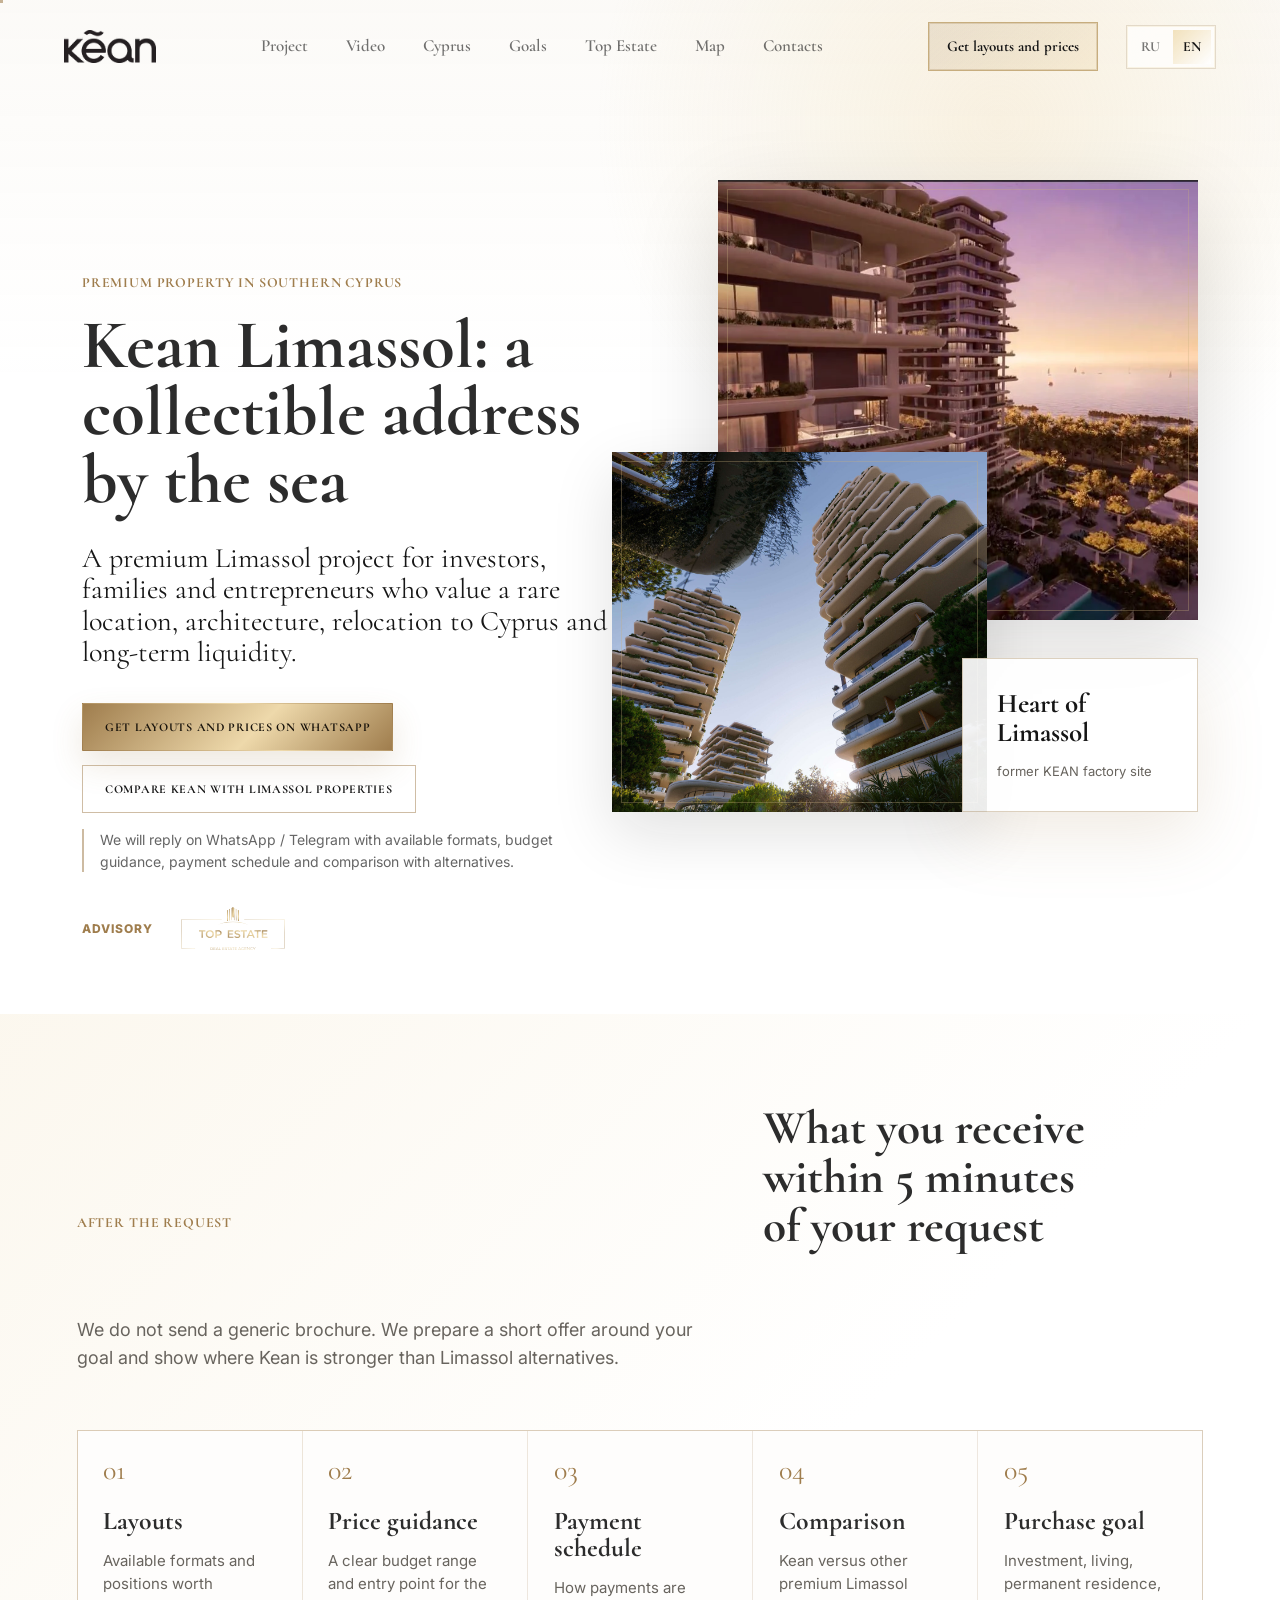
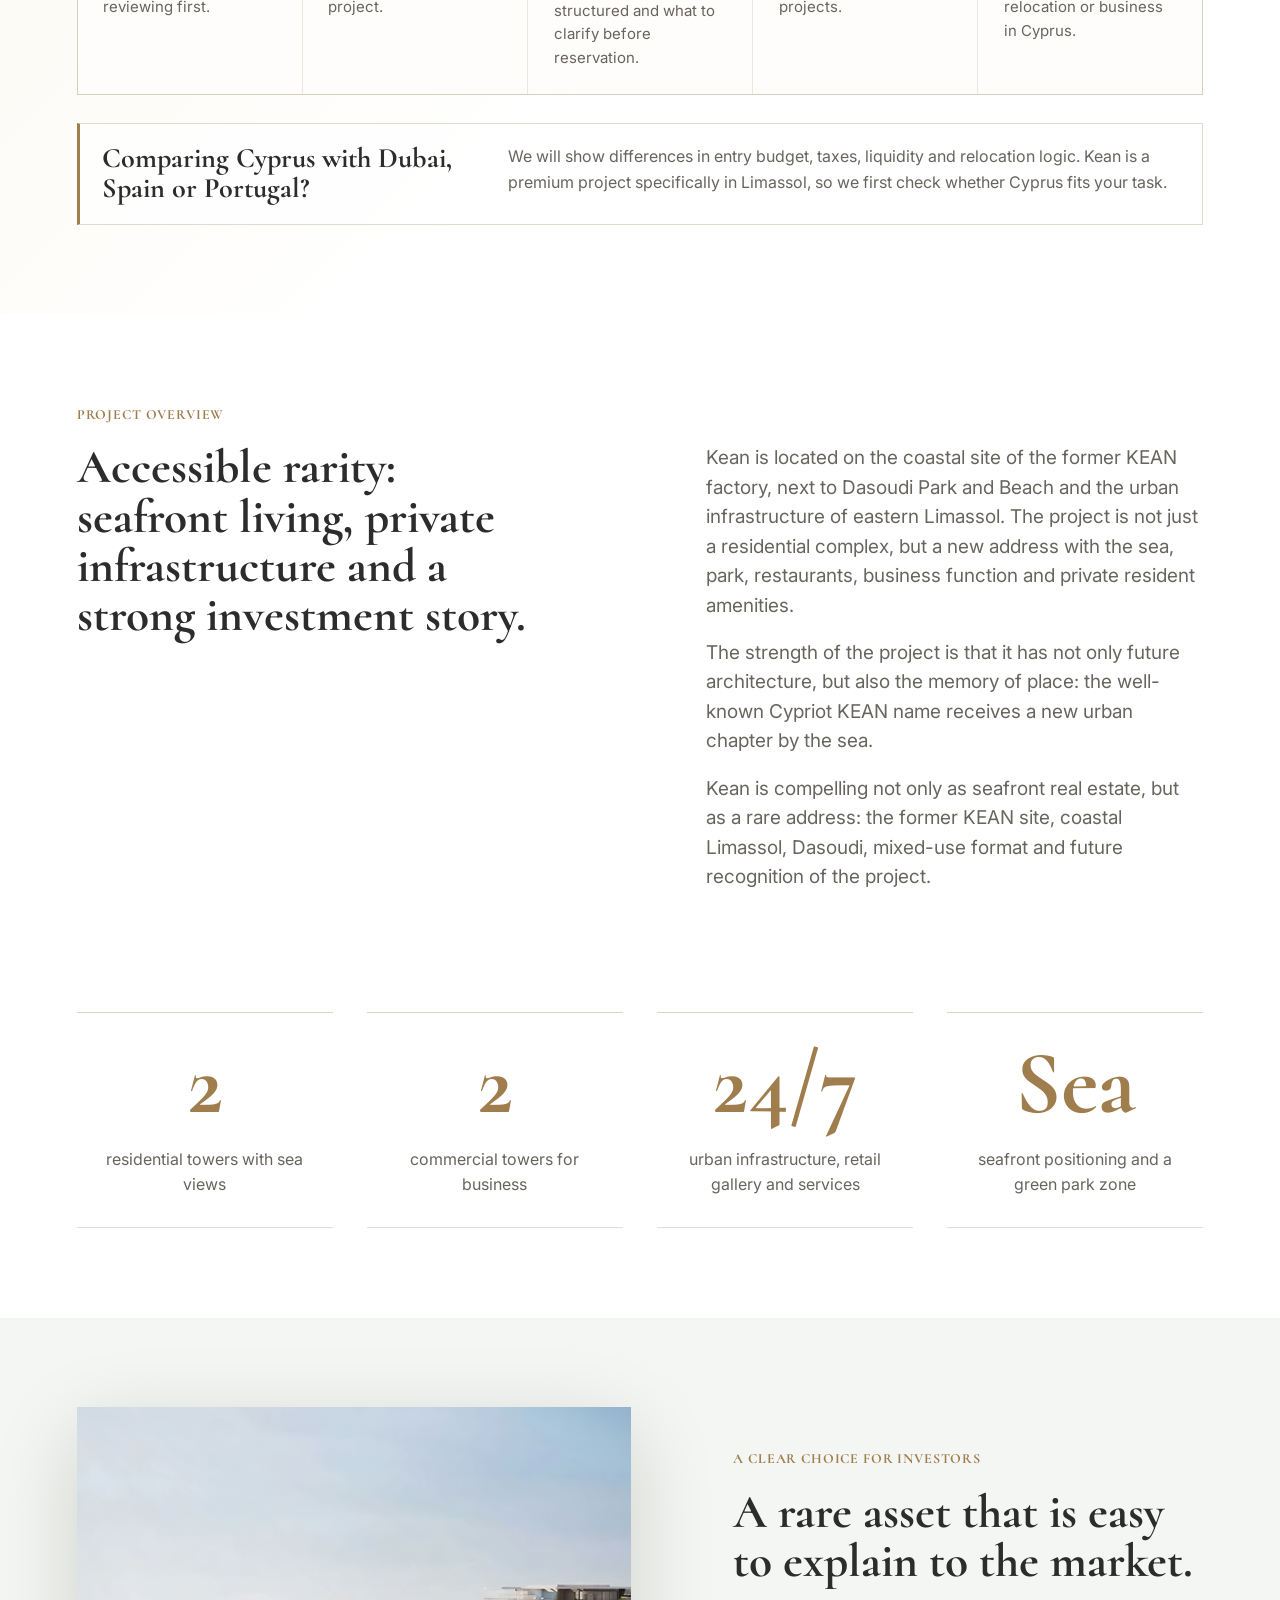
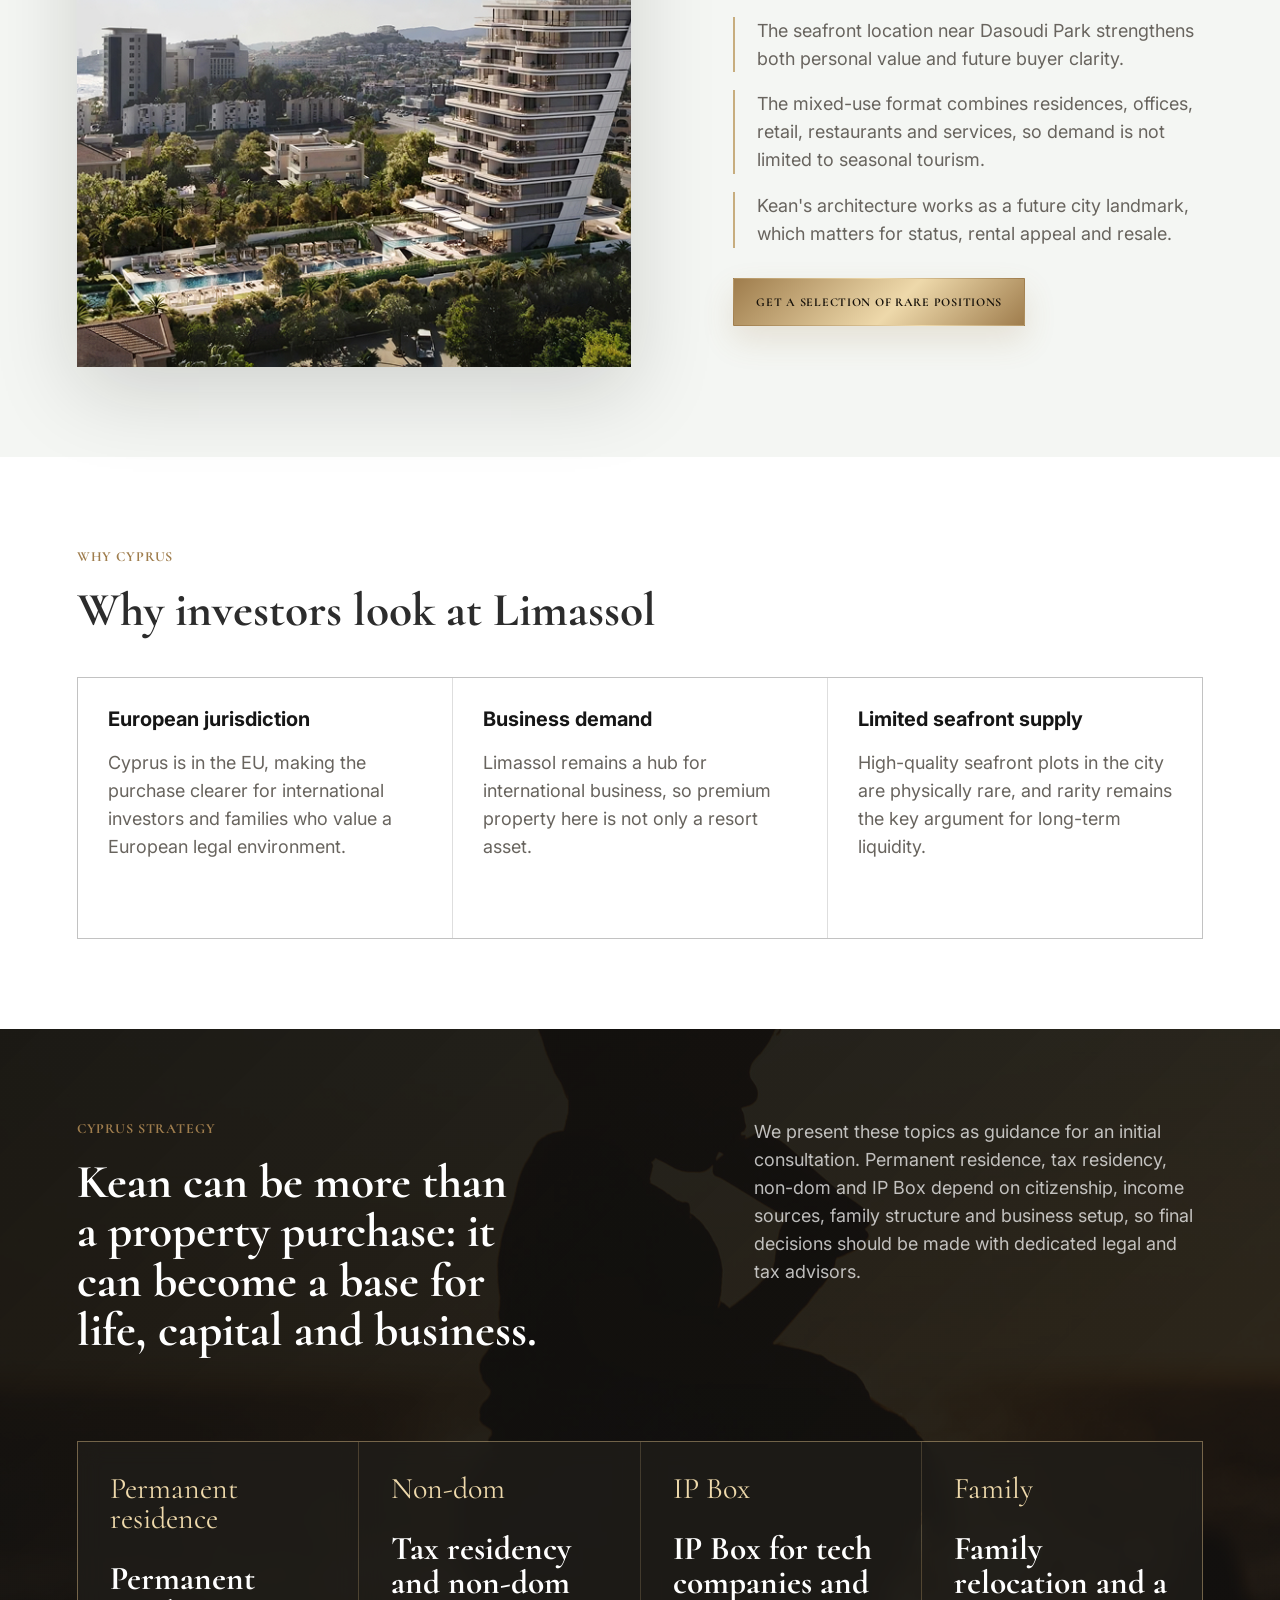
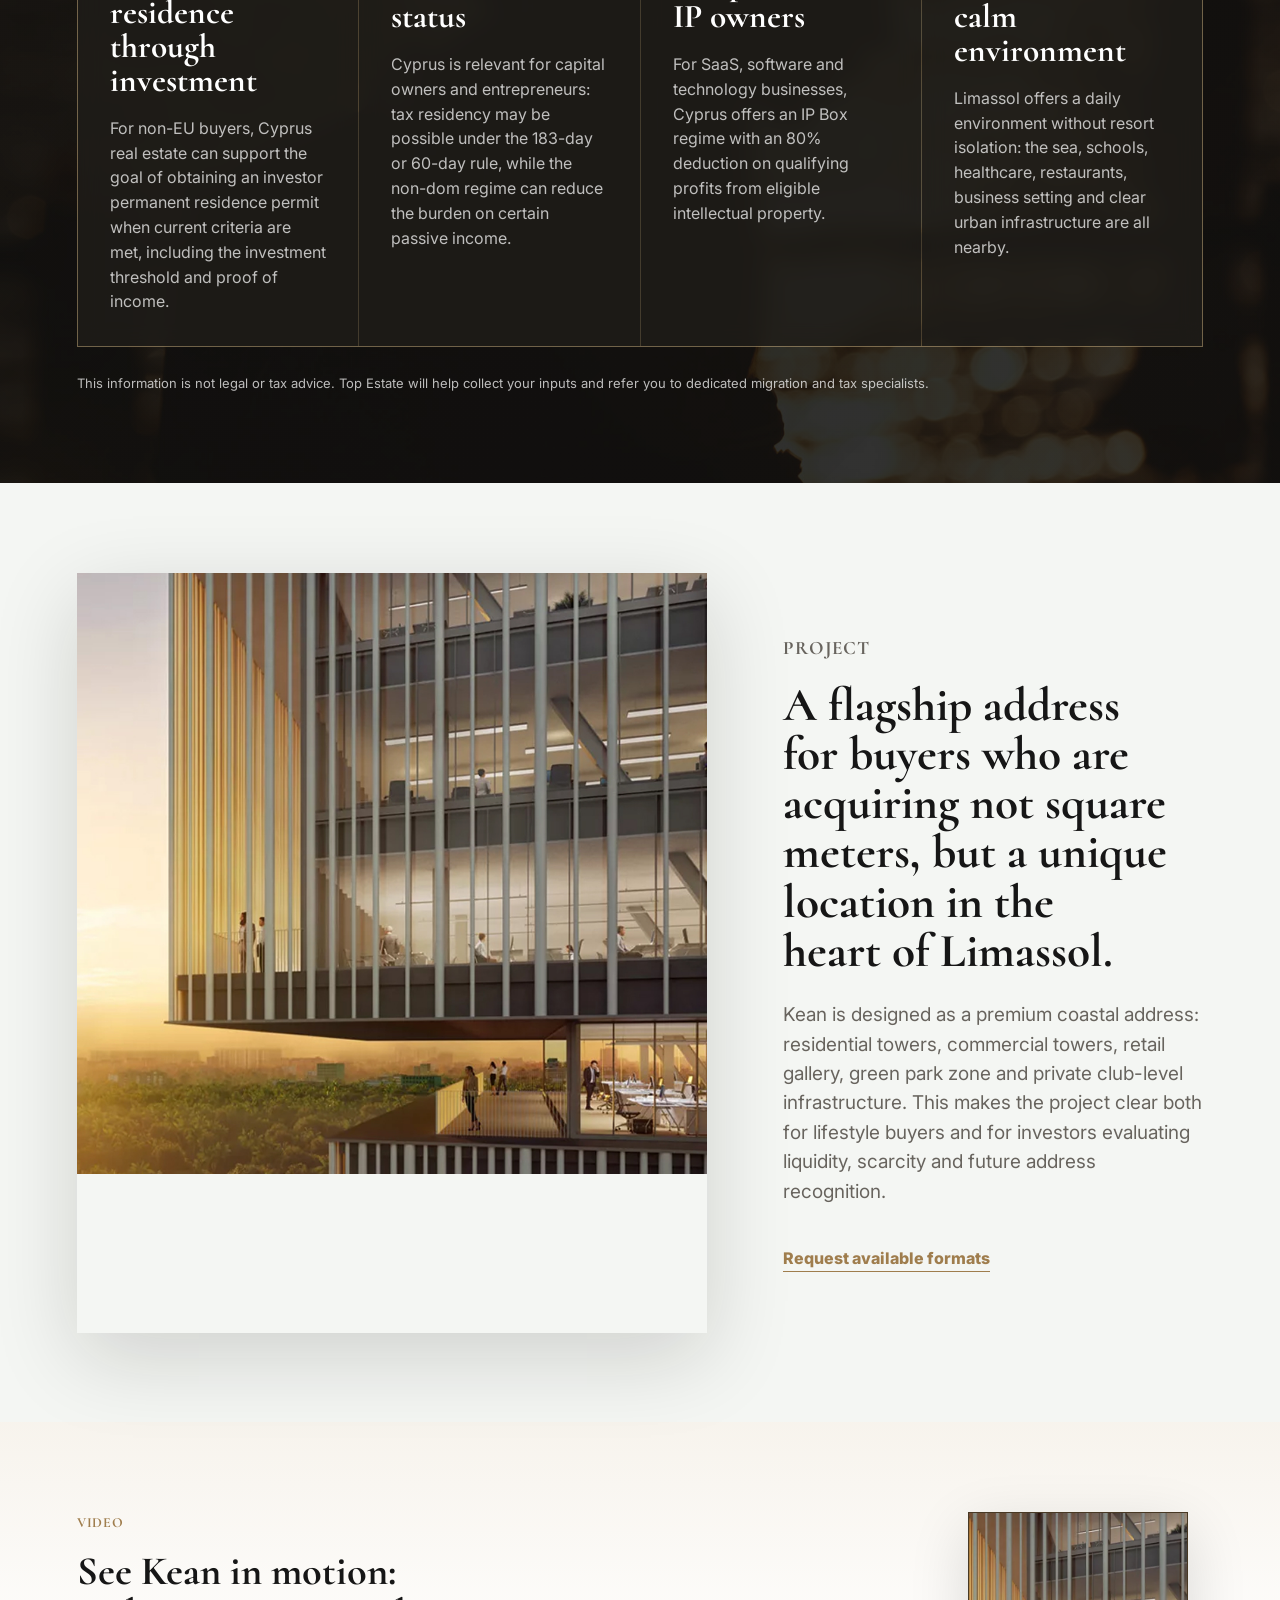
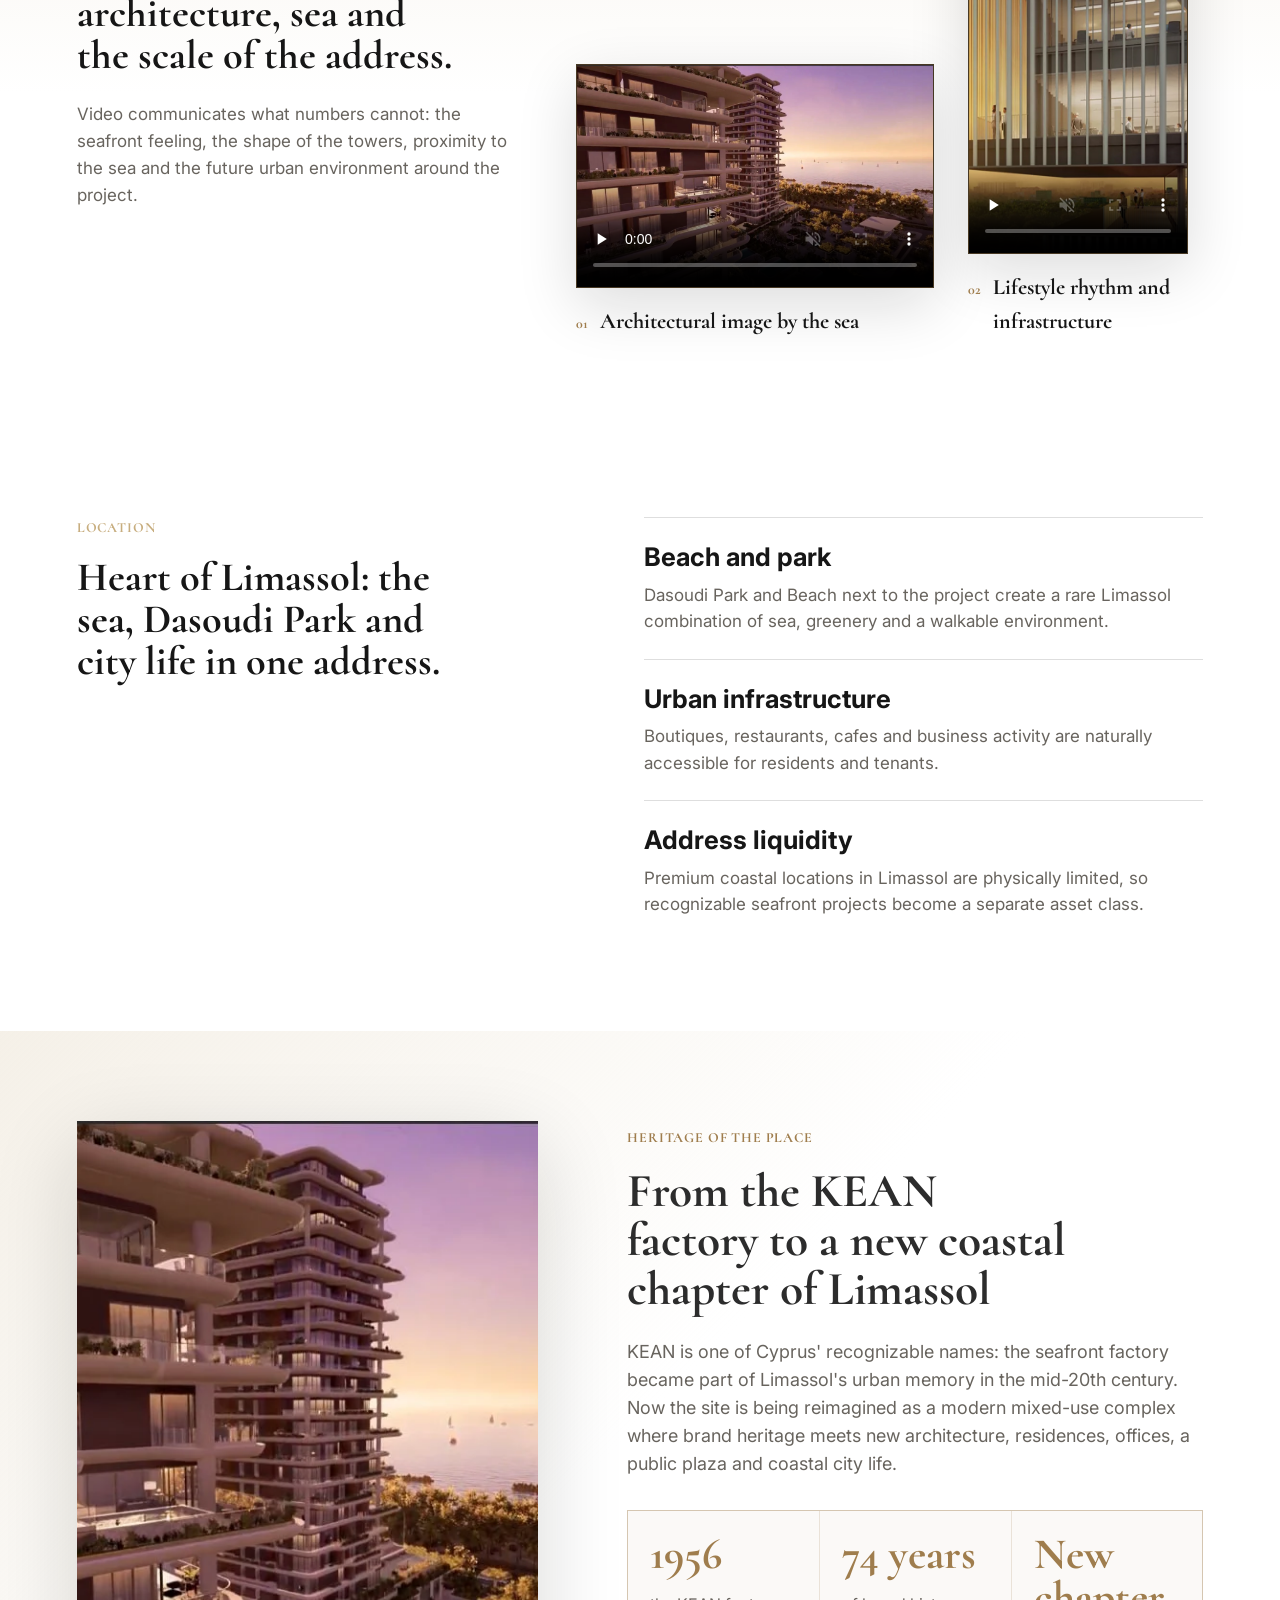
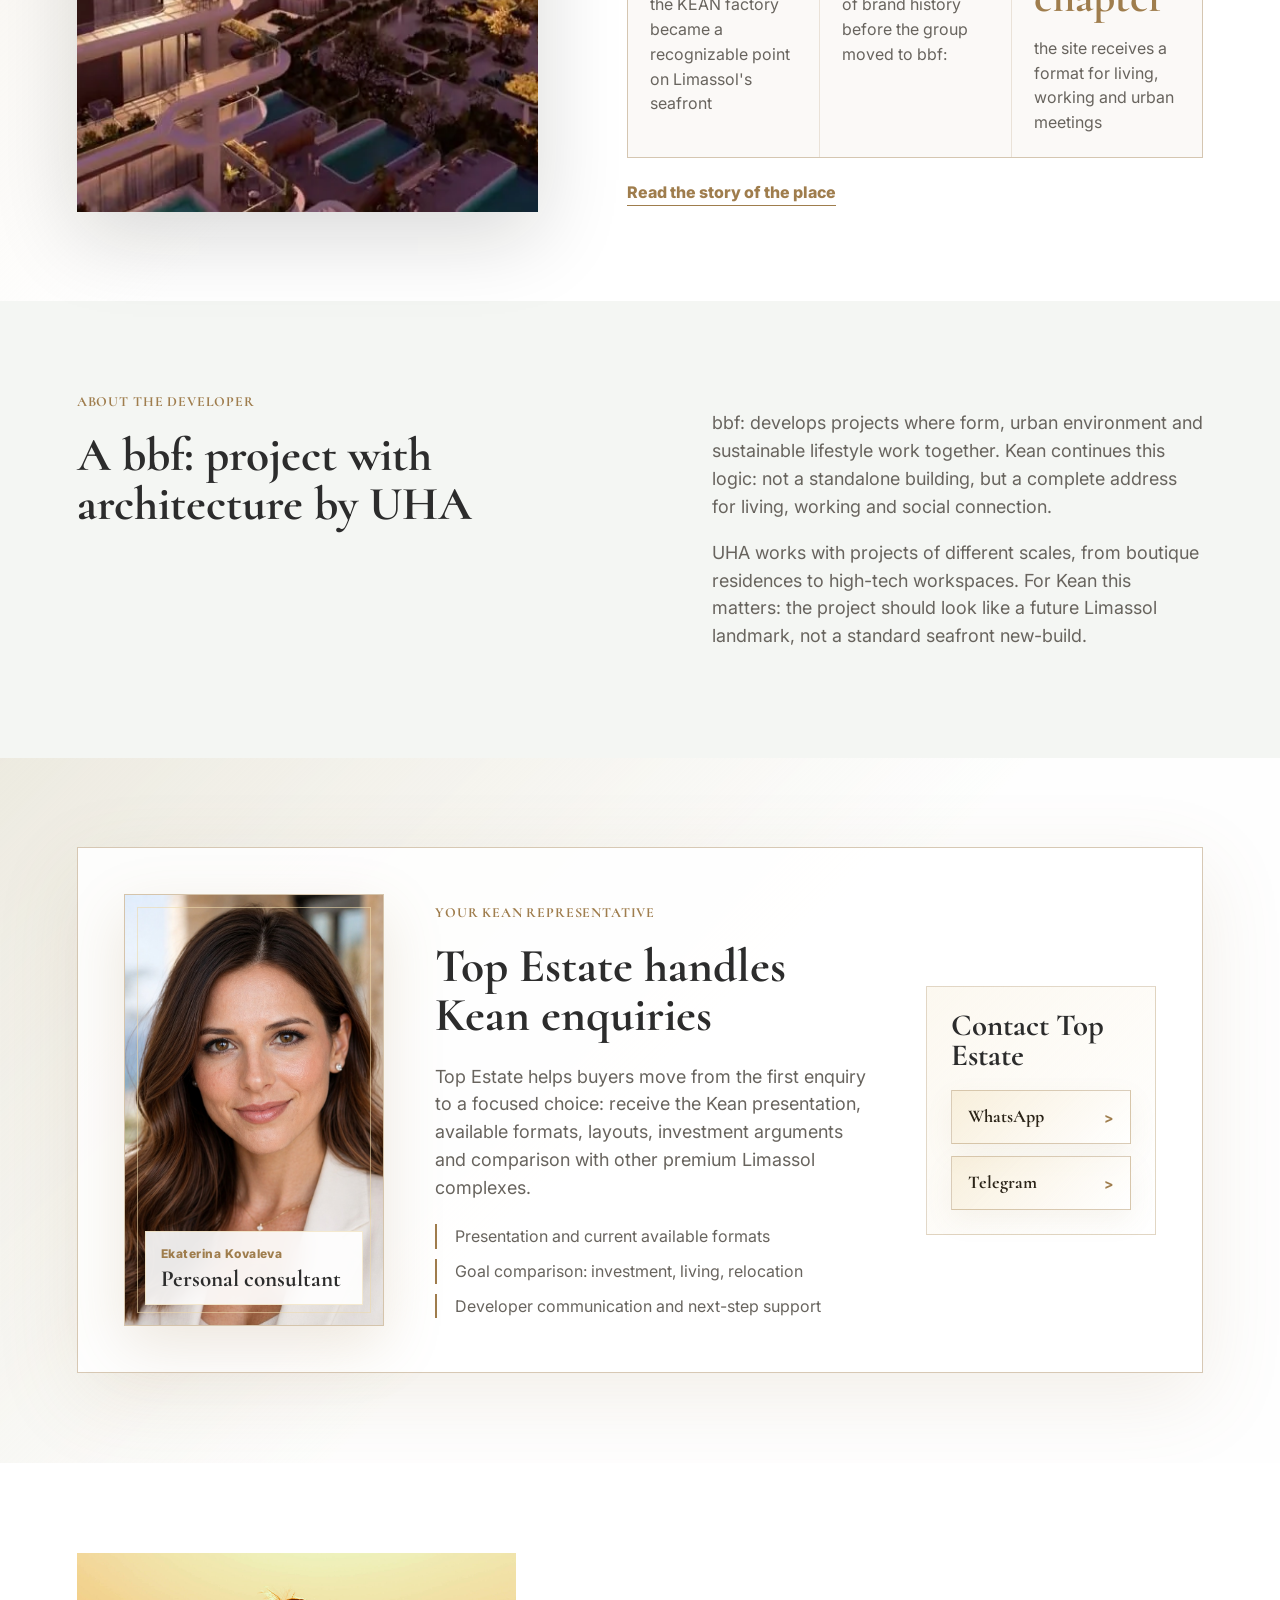
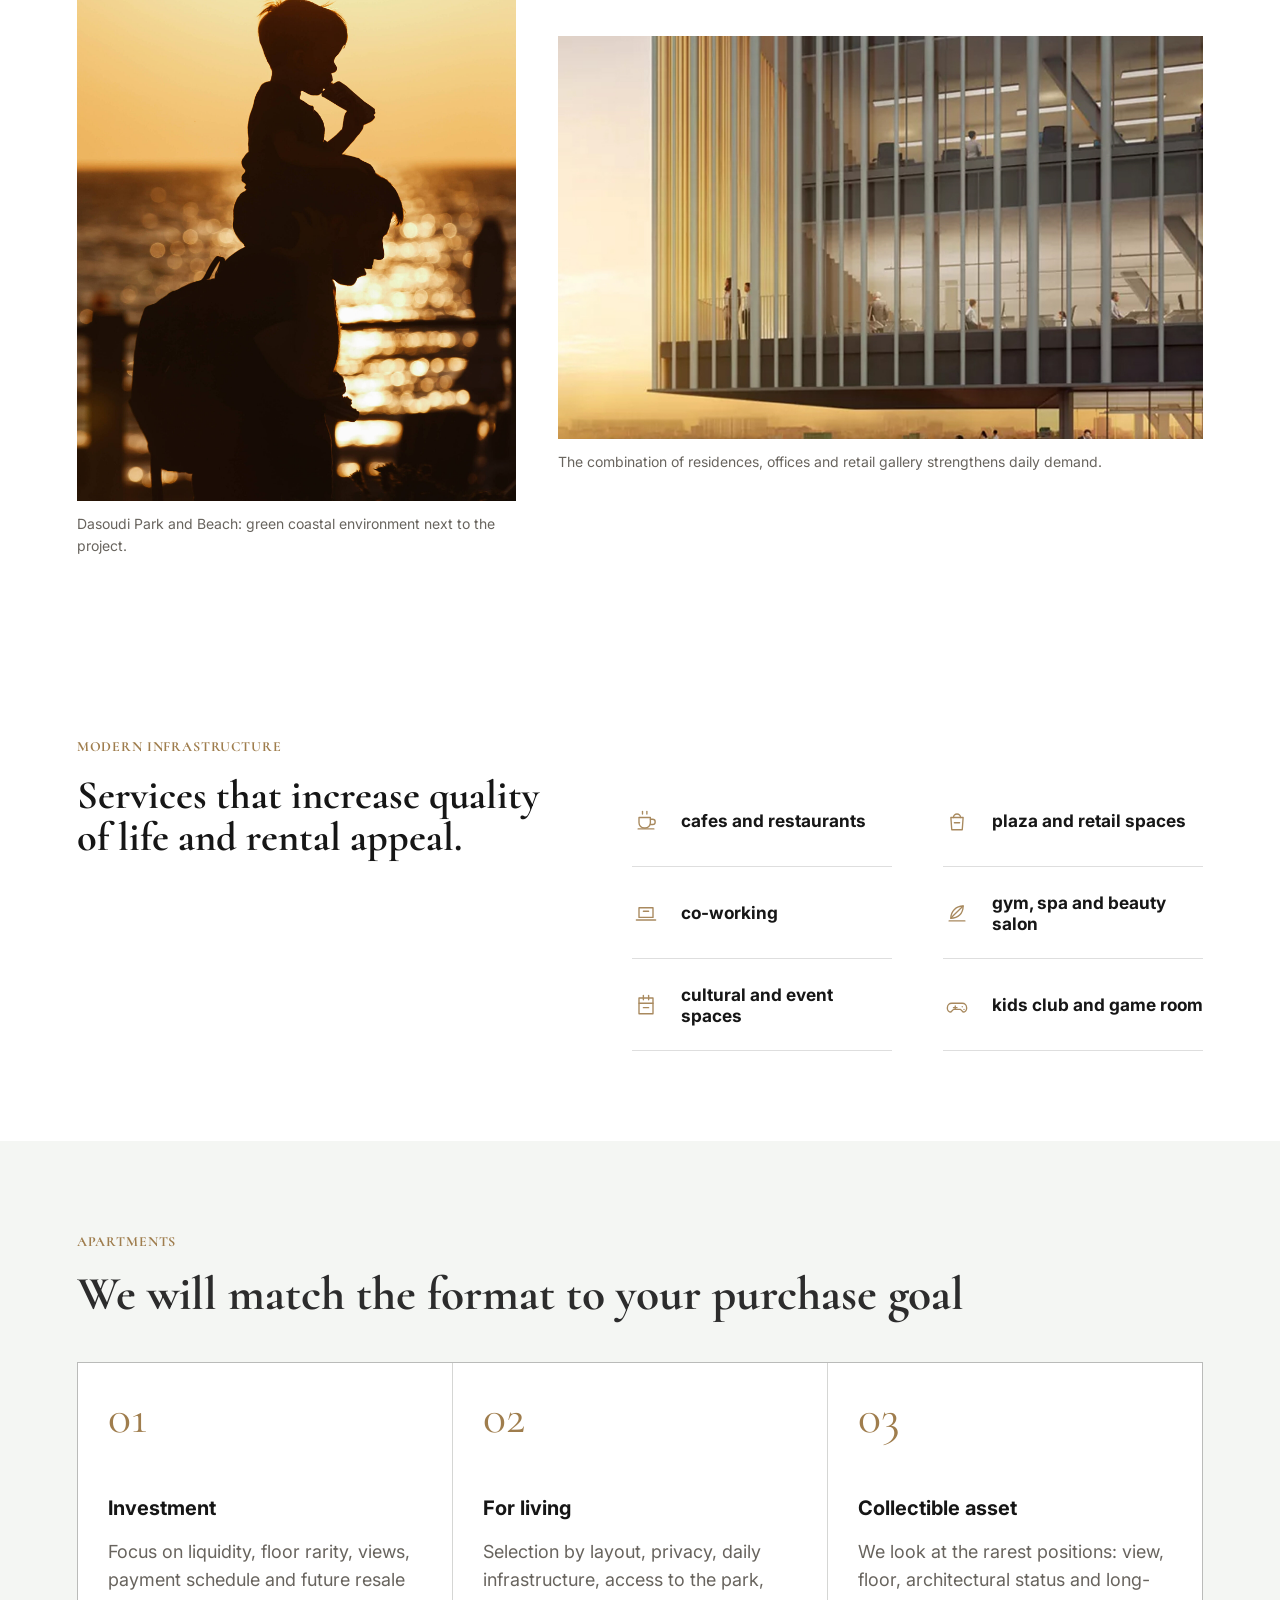
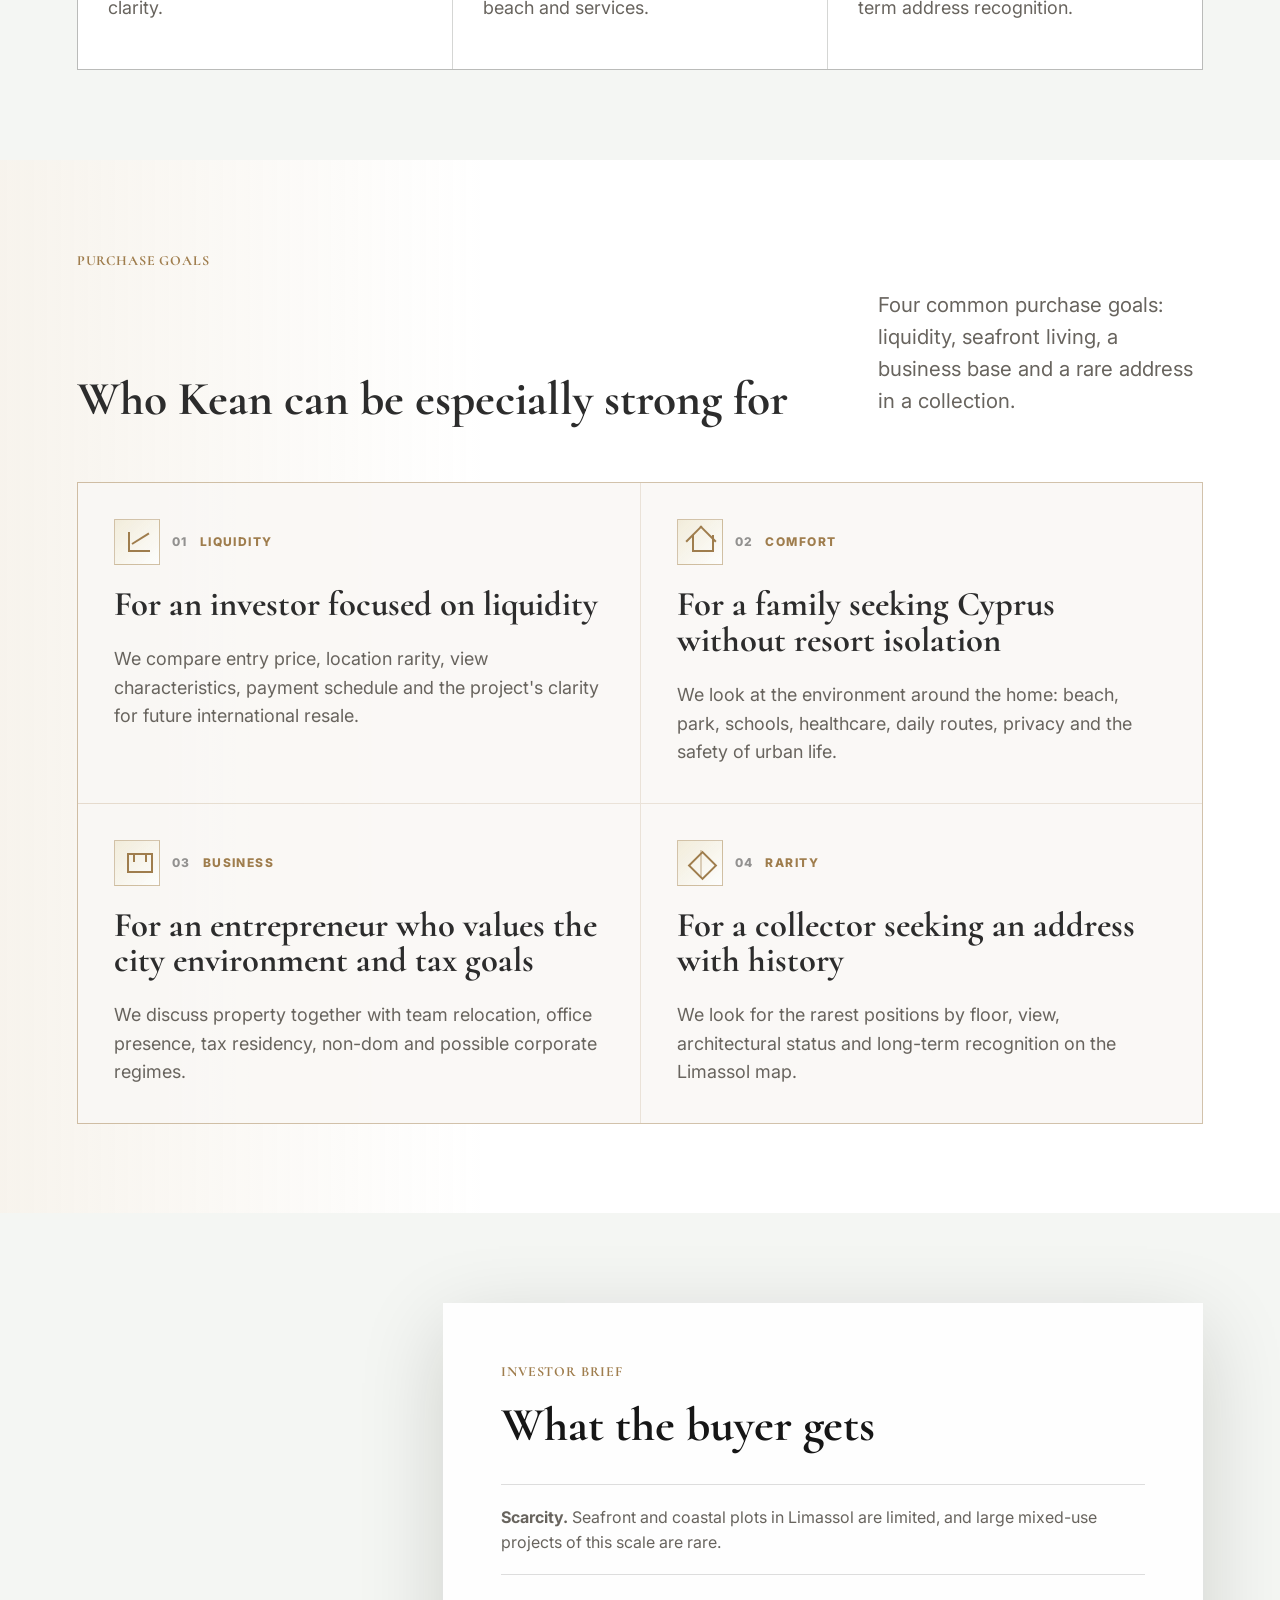
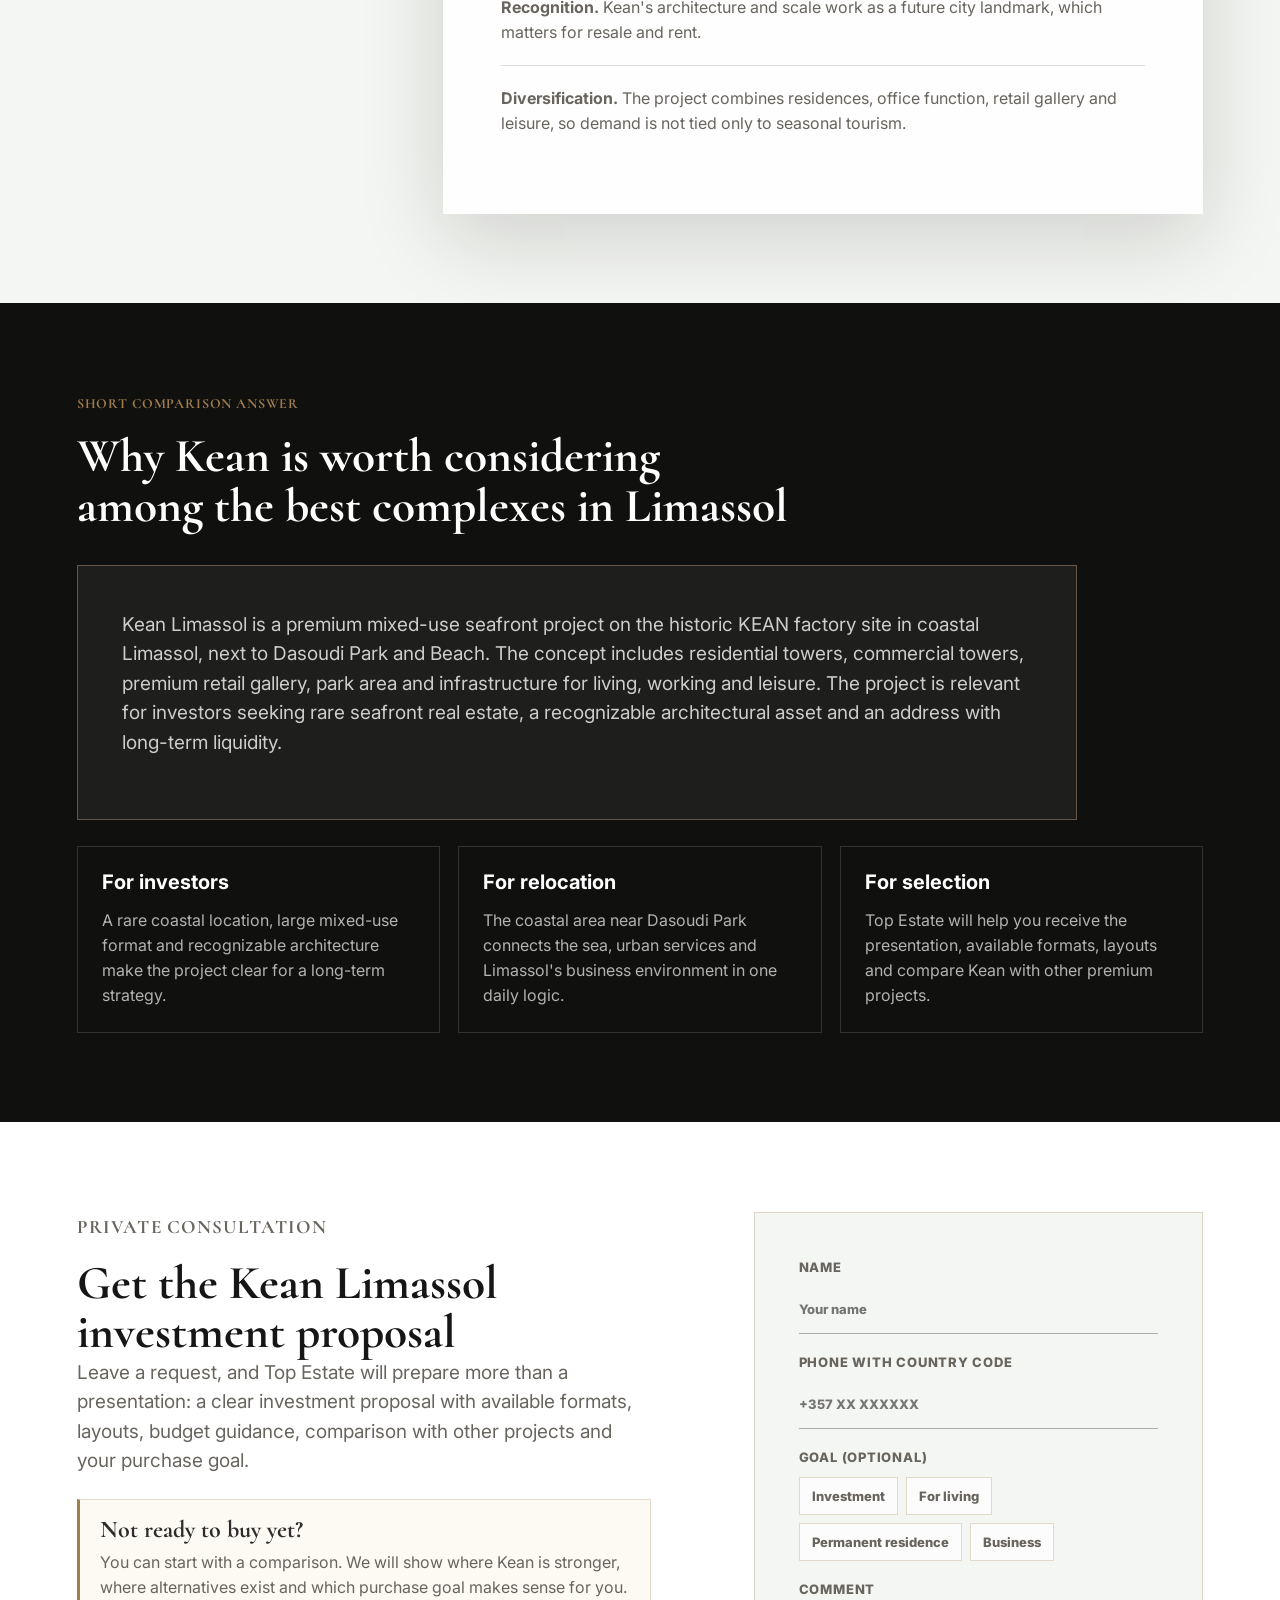
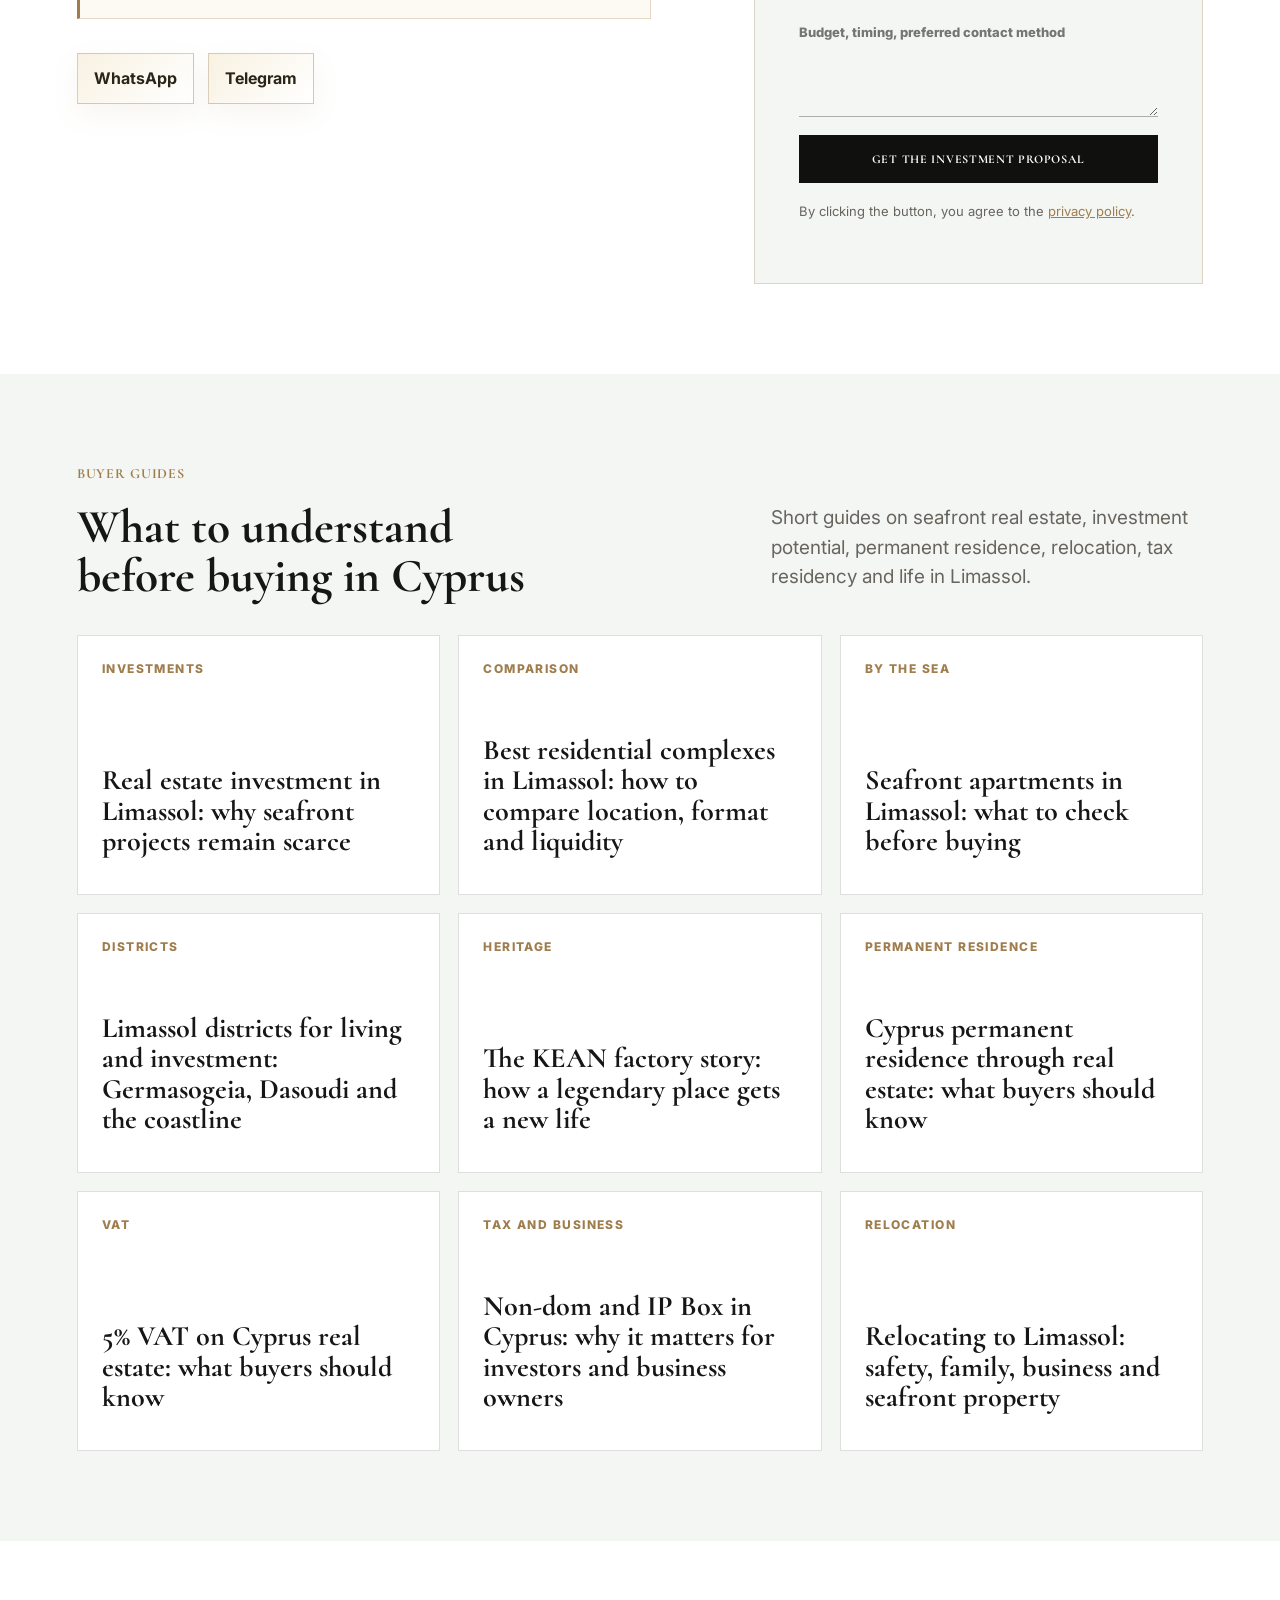
==== index.html @ bcbd8e82 "Improve mobile conversion flow" ====
<!doctype html>
<html lang="ru">
  <head>
    <meta charset="utf-8">
    <meta name="viewport" content="width=device-width, initial-scale=1">
    <title>Kean Limassol - недвижимость у моря, ПМЖ и переезд на Кипр</title>
    <meta name="description" content="Kean Limassol - премиальный комплекс у моря на месте исторического завода KEAN в прибрежном Лимассоле. Инвестиционная недвижимость, ПМЖ, non-dom, IP Box и переезд на Кипр.">
    <meta name="keywords" content="Kean Limassol, недвижимость Лимассол, апартаменты Лимассол у моря, инвестиции в недвижимость Кипр, ПМЖ Кипра, non-dom Кипр, IP Box Cyprus, переезд на Кипр">
    <meta name="robots" content="index, follow, max-image-preview:large">
    <link rel="canonical" href="https://kean.city/">
    <link rel="icon" href="assets/favicon.svg?v=20260521" type="image/svg+xml">
    <link rel="icon" href="assets/favicon-32.png?v=20260521" sizes="32x32" type="image/png">
    <link rel="shortcut icon" href="assets/favicon.ico?v=20260521">
    <link rel="apple-touch-icon" href="assets/apple-touch-icon.png?v=20260521">
    <meta name="theme-color" content="#10100f">
    <link rel="preconnect" href="https://fonts.googleapis.com">
    <link rel="preconnect" href="https://fonts.gstatic.com" crossorigin>
    <link href="https://fonts.googleapis.com/css2?family=Cormorant:wght@500;600;700&family=Inter:wght@400;500;600;700;800&display=swap" rel="stylesheet">
    <link rel="preload" as="image" href="assets/kean-sea-balconies.webp">
    <link rel="stylesheet" href="styles.css?v=20260526-conversion">
    <link rel="manifest" href="manifest.json">
    <meta property="og:type" content="website">
    <meta property="og:title" content="Kean Limassol - коллекционный адрес у моря в Лимассоле">
    <meta property="og:description" content="Премиальный адрес у моря в Лимассоле: недвижимость, инвестиции, ПМЖ, переезд, non-dom и бизнес-цели на Кипре.">
    <meta property="og:image" content="https://kean.city/assets/kean-sea-balconies.webp">
    <meta property="og:url" content="https://kean.city/">
    <meta name="twitter:card" content="summary_large_image">
    <script type="application/ld+json">
      {
        "@context": "https://schema.org",
        "@graph": [
          {
            "@type": "ApartmentComplex",
            "@id": "https://kean.city/#project",
            "name": "Kean Limassol",
            "description": "Премиальный многофункциональный комплекс у моря на месте исторического завода KEAN в прибрежном Лимассоле, с жилыми башнями, коммерческими башнями, торговой галереей и приватной инфраструктурой.",
            "image": "https://kean.city/assets/kean-sea-balconies.webp",
            "url": "https://kean.city/",
            "address": {
              "@type": "PostalAddress",
              "streetAddress": "Former KEAN factory site, Promachon Eleftherias",
              "addressLocality": "Limassol",
              "postalCode": "4103",
              "addressCountry": "CY"
            },
            "geo": {
              "@type": "GeoCoordinates",
              "latitude": 34.69108996057216,
              "longitude": 33.075149082008835
            },
            "amenityFeature": [
              {"@type": "LocationFeatureSpecification", "name": "Виды на море"},
              {"@type": "LocationFeatureSpecification", "name": "Коворкинг"},
              {"@type": "LocationFeatureSpecification", "name": "Спортзал, спа и салон красоты"},
              {"@type": "LocationFeatureSpecification", "name": "Кафе и рестораны"},
              {"@type": "LocationFeatureSpecification", "name": "Детский клуб и игровая комната"},
              {"@type": "LocationFeatureSpecification", "name": "Торговая галерея"}
            ]
          },
          {
            "@type": "Organization",
            "@id": "https://kean.city/#developer",
            "name": "bbf:",
            "url": "https://bbf.com/en/"
          },
          {
            "@type": "RealEstateAgent",
            "@id": "https://kean.city/#top-estate",
            "name": "Top Estate",
            "url": "https://kean.city/",
            "sameAs": [
              "https://wa.me/35794537782",
              "https://t.me/Kate_TopEstate"
            ]
          },
          {
            "@type": "FAQPage",
            "@id": "https://kean.city/#faq",
            "mainEntity": [
              {
                "@type": "Question",
                "name": "Где находится Kean Limassol?",
                "acceptedAnswer": {
                  "@type": "Answer",
                  "text": "Kean расположен на прибрежной оси Лимассола, на месте исторического завода KEAN. Координаты проекта: 34.69108996057216, 33.075149082008835; рядом находятся парк и пляж Dasoudi и городская инфраструктура восточного Лимассола."
                }
              },
              {
                "@type": "Question",
                "name": "Для кого подходит Kean?",
                "acceptedAnswer": {
                  "@type": "Answer",
                  "text": "Проект подходит инвесторам, покупателям премиального жилья у моря, владельцам коллекционной недвижимости и клиентам, которым нужен редкий многофункциональный адрес в Лимассоле."
                }
              },
              {
                "@type": "Question",
                "name": "Какая концепция у проекта?",
                "acceptedAnswer": {
                  "@type": "Answer",
                  "text": "Kean объединяет жилые башни, коммерческие башни, премиальную торговую галерею, озелененную парковую зону, сервисы для жизни, работы и отдыха, а также виды на море."
                }
              },
              {
                "@type": "Question",
                  "name": "Можно ли рассматривать Kean под цель ПМЖ Кипра?",
                "acceptedAnswer": {
                  "@type": "Answer",
                  "text": "Покупка недвижимости на Кипре может поддерживать цель переезда и постоянного проживания, включая ускоренную процедуру для инвесторов при выполнении актуальных требований. Условия зависят от статуса покупателя, цены, источника средств и состава семьи."
                }
              },
              {
                "@type": "Question",
                "name": "Подходит ли Лимассол для переезда предпринимателей и семей?",
                "acceptedAnswer": {
                  "@type": "Answer",
                  "text": "Лимассол сочетает море, международную деловую среду, школы, сервисы, рестораны и инфраструктуру для повседневной жизни. Для предпринимателей дополнительно релевантны налоговое резидентство, non-dom режим и корпоративные цели, которые требуют отдельной консультации."
                }
              }
            ]
          }
        ]
      }
    </script>
  </head>
  <body data-lead-endpoint="" data-amo-form-id="1711730" data-amo-form-hash="86f743a8a01820672c38baad54fa77d3">
    <header class="site-header" data-header>
      <a class="brand" href="#top" aria-label="Kean Limassol">
        <img src="assets/kean-logo-black.webp" alt="Kean">
      </a>
      <nav class="desktop-nav" aria-label="Основная навигация">
        <a href="#about">О проекте</a>
        <a href="#video">Видео</a>
        <a href="#cyprus">Кипр</a>
        <a href="#scenarios">Цели</a>
        <a href="#agency">Top Estate</a>
        <a href="#map">Карта</a>
        <a href="#lead">Контакты</a>
      </nav>
      <a class="header-cta" href="#presentation" data-modal-open>Получить планировки и цены</a>
      <button class="menu-button" type="button" aria-label="Открыть меню" aria-expanded="false" data-menu-button>
        <span></span>
        <span></span>
        <span></span>
      </button>
    </header>

    <div class="mobile-menu" data-mobile-menu>
      <a href="#about">О проекте</a>
      <a href="#video">Видео</a>
      <a href="#cyprus">Кипр</a>
      <a href="#scenarios">Цели</a>
      <a href="#agency">Top Estate</a>
      <a href="#map">Карта</a>
      <a href="#lead">Заявка</a>
    </div>

    <main id="top">
      <section class="hero" aria-labelledby="hero-title">
        <div class="hero-figure" aria-hidden="true">
          <img class="hero-main-render" src="assets/kean-sea-balconies.webp" alt="">
          <img class="hero-secondary-render" src="assets/kean-beachfront-view.jpg" alt="">
          <div class="hero-stat-card">
            <strong>Сердце Лимассола</strong>
            <span>участок бывшего завода KEAN</span>
          </div>
        </div>
        <div class="hero-content">
          <p class="eyebrow">Премиальный объект на Южном Кипре</p>
          <h1 id="hero-title">Kean Limassol: коллекционный адрес у моря</h1>
          <p class="hero-lead">Премиальный проект в Лимассоле для инвесторов, семей и предпринимателей, которым важны редкая локация, архитектура, переезд на Кипр и будущая ликвидность.</p>
          <div class="hero-actions">
            <a class="button button-gold" href="https://wa.me/35794537782" target="_blank" rel="noopener" data-whatsapp-link data-micro-goal="hero_cta_click">Получить планировки и цены в WhatsApp</a>
            <a class="button button-ghost" href="#ai-search" data-micro-goal="hero_compare_click">Сравнить Kean с объектами Лимассола</a>
          </div>
          <p class="hero-microcopy">Ответим в WhatsApp / Telegram: доступные форматы, бюджет, платежный график, сравнение с альтернативами.</p>
          <div class="agency-stamp" aria-label="Консультации Top Estate">
            <span>Сопровождение</span>
            <img src="assets/top-estate-logo.svg" alt="Top Estate">
          </div>
        </div>
      </section>

      <section class="section conversion-promise" id="after-request">
        <div class="conversion-promise-head">
          <p class="eyebrow">После заявки</p>
          <h2>Что вы получите через 5 минут после заявки</h2>
          <p>Мы не отправляем “общий буклет”. Соберем короткое предложение под вашу цель и покажем, где Kean сильнее альтернатив в Лимассоле.</p>
        </div>
        <div class="conversion-promise-grid" aria-label="Что входит в ответ после заявки">
          <article>
            <span>01</span>
            <h3>Планировки</h3>
            <p>Доступные форматы и позиции, которые стоит смотреть первыми.</p>
          </article>
          <article>
            <span>02</span>
            <h3>Ориентиры цен</h3>
            <p>Понятный диапазон бюджета и входа в проект.</p>
          </article>
          <article>
            <span>03</span>
            <h3>Платежный график</h3>
            <p>Как распределяются платежи и что уточнить до резерва.</p>
          </article>
          <article>
            <span>04</span>
            <h3>Сравнение</h3>
            <p>Kean против других премиальных проектов Лимассола.</p>
          </article>
          <article>
            <span>05</span>
            <h3>Цель покупки</h3>
            <p>Инвестиция, жизнь, ПМЖ, переезд или бизнес на Кипре.</p>
          </article>
        </div>
        <div class="conversion-filter">
          <strong>Сравниваете Кипр с Дубаем, Испанией или Португалией?</strong>
          <span>Покажем различия по входу, налогам, ликвидности и логике переезда. Kean - премиальный проект именно в Лимассоле, поэтому сначала проверим, подходит ли Кипр под вашу задачу.</span>
        </div>
      </section>

      <section class="section mobile-quick-lead" id="mobile-lead" aria-label="Быстрая заявка">
        <div class="quick-lead-copy">
          <p class="eyebrow">Быстрая заявка</p>
          <h2>Получите планировки и цены по Kean</h2>
          <p>Оставьте контакты, и мы отправим доступные форматы, ориентиры по бюджету и цели покупки.</p>
        </div>
        <form class="lead-form quick-lead-form" data-lead-form>
          <label>
            Имя
            <input type="text" name="name" autocomplete="name" placeholder="Ваше имя" required>
          </label>
          <label>
            Телефон с кодом страны
            <input type="tel" name="phone" autocomplete="tel" inputmode="tel" placeholder="+357 XX XXXXXX" pattern="^\+[0-9\s()\-]{7,}$" title="Введите телефон в международном формате, начиная с +." required>
          </label>
          <div class="lead-interest" data-interest-group>
            <span class="lead-interest-title">Цель (необязательно)</span>
            <input type="hidden" name="interest" value="">
            <div class="lead-interest-options" role="group" aria-label="Цель покупки">
              <button type="button" data-interest-choice="Инвестиция">Инвестиция</button>
              <button type="button" data-interest-choice="Для жизни">Для жизни</button>
              <button type="button" data-interest-choice="ПМЖ и переезд на Кипр">ПМЖ</button>
              <button type="button" data-interest-choice="Бизнес на Кипре">Бизнес</button>
            </div>
          </div>
          <button class="button button-dark" type="submit">Получить планировки и цены</button>
          <p class="form-note">Нажимая кнопку, вы соглашаетесь с <a href="privacy.html">политикой конфиденциальности</a>.</p>
          <p class="form-status" data-form-status aria-live="polite"></p>
        </form>
      </section>

      <section class="section intro-band" id="about">
        <div class="section-label">Описание объекта</div>
        <div class="intro-grid">
          <h2>Доступная редкость: жизнь у моря, приватная инфраструктура и сильная инвестиционная история.</h2>
          <div class="intro-copy">
            <p>Kean расположен на прибрежном участке бывшего завода KEAN, рядом с парком и пляжем Dasoudi и городской инфраструктурой восточного Лимассола. Проект формирует не просто жилой комплекс, а новый адрес: море, парк, рестораны, офисная функция и приватные удобства для резидентов.</p>
            <p>Сила объекта в том, что у него есть не только будущая архитектура, но и память места: знакомое кипрское имя KEAN получает новую городскую главу у моря.</p>
            <p>Kean интересен не только как недвижимость у моря, а как редкий адрес: бывший участок KEAN, прибрежный Лимассол, Dasoudi, mixed-use формат и будущая узнаваемость объекта.</p>
          </div>
        </div>
        <div class="metrics" aria-label="Ключевые преимущества Kean">
          <article>
            <strong>2</strong>
            <span>жилые башни с видом на море</span>
          </article>
          <article>
            <strong>2</strong>
            <span>коммерческие башни для бизнеса</span>
          </article>
          <article>
            <strong>24/7</strong>
            <span>городская инфраструктура, торговая галерея и сервисы</span>
          </article>
          <article>
            <strong>Море</strong>
            <span>позиционирование у воды и зеленая парковая зона</span>
          </article>
        </div>
      </section>

      <section class="eden-choice section" id="features">
        <div class="choice-media">
          <img src="assets/kean-aerial.jpg" alt="Kean Limassol на побережье" loading="lazy">
        </div>
        <div class="choice-copy">
          <p class="eyebrow">Идеальный выбор для инвестора</p>
          <h2>Редкий объект, который легко объяснить рынку.</h2>
          <div class="choice-points">
            <p>Локация у моря рядом с парком Dasoudi усиливает личную ценность и понятность объекта для будущего покупателя.</p>
            <p>Многофункциональный формат соединяет жилье, офисы, торговую галерею, рестораны и сервисы, поэтому спрос не держится только на сезонном туризме.</p>
            <p>Архитектура Kean работает как будущий ориентир города: это важно для статуса, аренды и последующей перепродажи.</p>
          </div>
          <a class="button button-gold" href="#presentation" data-modal-open>Получить подборку редких позиций</a>
        </div>
      </section>

      <section class="section benefits-strip">
        <div class="section-label">Преимущества покупки на Кипре</div>
        <h2>Почему инвесторы смотрят на Лимассол</h2>
        <div class="benefit-grid">
          <article>
            <h3>Европейская юрисдикция</h3>
            <p>Кипр находится в ЕС, что делает покупку понятнее для международного инвестора и семей, которым важна правовая среда.</p>
          </article>
          <article>
            <h3>Деловой спрос</h3>
            <p>Лимассол остается центром международного бизнеса, поэтому премиальная недвижимость здесь работает не только как курортный актив.</p>
          </article>
          <article>
            <h3>Ограниченная первая линия</h3>
            <p>Качественные участки у моря в городе физически редки, а редкость остается главным аргументом для долгосрочной ликвидности.</p>
          </article>
        </div>
      </section>

      <section class="section cyprus-strategy" id="cyprus">
        <div class="strategy-head">
          <div>
            <p class="eyebrow">Стратегия на Кипре</p>
            <h2>Kean может быть не просто покупкой недвижимости, а базой для жизни, капитала и бизнеса.</h2>
          </div>
          <p>Мы показываем эти темы как ориентиры для первичной консультации. ПМЖ, налоговое резидентство, non-dom и IP Box зависят от гражданства, источников дохода, структуры семьи и бизнеса, поэтому финальные решения принимаются с профильными юристами и налоговыми консультантами.</p>
        </div>
        <div class="strategy-grid">
          <article>
            <span>ПМЖ</span>
            <h3>Постоянное проживание через инвестицию</h3>
            <p>Для покупателей из третьих стран недвижимость на Кипре может поддерживать цель получить разрешение на постоянное проживание для инвесторов при выполнении актуальных критериев, включая инвестиционный порог и подтверждение дохода.</p>
          </article>
          <article>
            <span>Non-dom</span>
            <h3>Налоговое резидентство и статус non-dom</h3>
            <p>Кипр интересен собственникам капитала и предпринимателям: налоговое резидентство возможно по 183-дневному или 60-дневному правилу, а non-dom режим может снижать нагрузку на отдельные виды пассивного дохода.</p>
          </article>
          <article>
            <span>IP Box</span>
            <h3>IP Box для технологических компаний и владельцев интеллектуальной собственности</h3>
            <p>Для SaaS, программного обеспечения и технологических бизнесов Кипр предлагает IP Box с 80% вычетом по квалифицируемой прибыли от подходящей интеллектуальной собственности.</p>
          </article>
          <article>
            <span>Семья</span>
            <h3>Семейный переезд и спокойная среда</h3>
            <p>Лимассол дает повседневную среду без ощущения курортной изоляции: море, школы, медицина, рестораны, бизнес-среда и понятная городская инфраструктура рядом.</p>
          </article>
        </div>
        <p class="strategy-note">Информация не является юридической или налоговой консультацией. Top Estate поможет собрать вводные и направить к профильным специалистам по миграционным и налоговым вопросам.</p>
      </section>

      <section class="section image-story" id="project">
        <div class="image-story-media">
          <img src="assets/kean-mixed-use.jpg" alt="Вид на башни Kean и побережье Лимассола" loading="lazy">
        </div>
        <div class="image-story-copy">
          <p class="eyebrow">Проект</p>
          <h2>Флагманский адрес для тех, кто покупает не квадратные метры, а уникальное местоположение в самом сердце Лимассола</h2>
          <p>Kean проектируется как премиальный прибрежный адрес: жилые башни, коммерческие башни, торговая галерея, зеленая парковая зона и приватная инфраструктура клубного уровня. Такой формат делает объект понятным и для покупателя, который выбирает стиль жизни у моря, и для инвестора, который оценивает ликвидность, дефицит и будущую узнаваемость адреса.</p>
          <a class="text-link" href="#lead">Запросить доступные форматы</a>
        </div>
      </section>

      <section class="section video-showcase" id="video" aria-label="Видео Kean Limassol">
        <div class="video-intro">
          <p class="eyebrow">Видео</p>
          <h2>Посмотрите, как Kean работает в движении: архитектура, море и масштаб адреса.</h2>
          <p>Видео лучше передает то, что сложно объяснить цифрами: ощущение первой линии, пластику башен, близость моря и будущую городскую среду вокруг проекта.</p>
        </div>
        <div class="video-grid">
          <figure class="video-frame video-frame-large">
            <video controls muted playsinline preload="none" poster="assets/kean-sea-balconies.webp">
              <source type="video/mp4" src="https://kinescope.io/inXHL9uf3xTDLkUscNqqmq/720p">
            </video>
            <figcaption>
              <span>01</span>
              <strong>Архитектурный образ у моря</strong>
            </figcaption>
          </figure>
          <figure class="video-frame">
            <video controls muted playsinline preload="none" poster="assets/kean-mixed-use.jpg">
              <source type="video/mp4" src="https://kinescope.io/iSMe3tRuVViMw2iZYWhkL9/720p">
            </video>
            <figcaption>
              <span>02</span>
              <strong>Ритм жизни и инфраструктура</strong>
            </figcaption>
          </figure>
        </div>
      </section>

      <section class="section split-section" id="location">
        <div>
          <p class="eyebrow">Локация</p>
          <h2>Сердце Лимассола: море, парк Dasoudi и городская жизнь в одном адресе.</h2>
        </div>
        <div class="location-cards">
          <article>
            <h3>Пляж и парк</h3>
            <p>Парк и пляж Dasoudi рядом с проектом добавляют редкую для центра Лимассола комбинацию моря, зелени и прогулочной среды.</p>
          </article>
          <article>
            <h3>Городская инфраструктура</h3>
            <p>Бутики, рестораны, кафе и деловая активность находятся в естественной ежедневной доступности для резидентов и арендаторов.</p>
          </article>
          <article>
            <h3>Ликвидность адреса</h3>
            <p>Премиальная прибрежная локация в Лимассоле ограничена физически, поэтому узнаваемые проекты у моря становятся отдельным классом активов.</p>
          </article>
        </div>
      </section>

      <section class="section heritage-story" id="heritage">
        <div class="heritage-media">
          <img src="assets/kean-sea-balconies.webp" alt="Новая архитектурная глава Kean Limassol" loading="lazy">
        </div>
        <div class="heritage-copy">
          <p class="eyebrow">История места</p>
          <h2>От завода KEAN к новой прибрежной главе Лимассола</h2>
          <p>KEAN - одно из узнаваемых кипрских имен: завод у моря стал частью городской памяти Лимассола еще в середине 20-го века. Теперь этот участок переосмысляется как современный многофункциональный комплекс, где история бренда соединяется с новой архитектурой, жилой функцией, офисами, общественной площадью и городской жизнью у моря.</p>
          <div class="heritage-facts">
            <article>
              <strong>1956</strong>
              <span>завод KEAN стал заметной точкой на лимассольской набережной</span>
            </article>
            <article>
              <strong>74 года</strong>
              <span>истории бренда до перехода группы к bbf:</span>
            </article>
            <article>
              <strong>Новая глава</strong>
              <span>территория получает формат для жизни, работы и городских встреч</span>
            </article>
          </div>
          <a class="text-link" href="blog/istoriya-zavoda-kean-limassol.html">Прочитать историю места</a>
        </div>
      </section>

      <section class="section developer-section" id="developer">
        <div>
          <p class="eyebrow">О девелопере</p>
          <h2>Проект от bbf: с архитектурой UHA</h2>
        </div>
        <div class="developer-copy">
          <p>bbf: развивает проекты, где форма, городская среда и устойчивый образ жизни работают вместе. Kean продолжает эту логику: не отдельный дом, а полноценный адрес для жизни, работы и социальной связи.</p>
          <p>Архитектурная команда UHA работает с проектами разного масштаба - от камерных жилых домов до высокотехнологичных рабочих пространств. Для Kean это важно: объект должен выглядеть как будущий ориентир Лимассола, а не как стандартная новостройка у моря.</p>
        </div>
      </section>

      <section class="section agency-section" id="agency">
        <div class="agency-card">
          <div class="agency-profile">
            <figure class="agency-portrait">
              <img src="assets/top-estate-representative.jpg" alt="Представитель Top Estate по Kean" loading="lazy">
              <figcaption>
                <span>Екатерина Ковалева</span>
                <strong>Персональный консультант</strong>
              </figcaption>
            </figure>
          </div>
          <div class="agency-copy">
            <p class="eyebrow">Ваш представитель по Kean</p>
            <h2>Top Estate сопровождает запросы по проекту</h2>
            <p>Top Estate помогает покупателю пройти путь от первого запроса до предметного выбора: получить презентацию Kean, актуальные форматы, планировки, инвестиционные аргументы и сравнение с другими премиальными комплексами Лимассола.</p>
            <ul class="agency-steps">
              <li>Презентация и актуальные доступные форматы</li>
              <li>Сравнение целей: инвестиция, жизнь, релокация</li>
              <li>Связь с девелопером и сопровождение следующих шагов</li>
            </ul>
          </div>
          <div class="agency-contacts" aria-label="Контакты Top Estate">
            <span class="agency-contacts-label">Связаться с Top Estate</span>
            <a href="https://wa.me/35794537782" target="_blank" rel="noopener" data-whatsapp-link>WhatsApp</a>
            <a href="https://t.me/Kate_TopEstate" target="_blank" rel="noopener">Telegram</a>
          </div>
        </div>
      </section>

      <section class="section gallery-section" id="apartments" aria-label="Галерея Kean">
        <figure class="feature-image tall">
          <img src="assets/kean-dasoudi-lifestyle.jpg" alt="Парк и пляж Dasoudi рядом с Kean" loading="lazy">
          <figcaption>Парк и пляж Dasoudi: зеленая прибрежная среда рядом с проектом.</figcaption>
        </figure>
        <figure class="feature-image">
          <img src="assets/kean-mixed-use.jpg" alt="Многофункциональный комплекс Kean с башнями и зеленой территорией" loading="lazy">
          <figcaption>Сочетание жилья, офисов и торговой галереи усиливает ежедневный спрос.</figcaption>
        </figure>
      </section>

      <section class="section amenities" id="amenities">
        <div class="section-label">Современная инфраструктура</div>
        <div class="amenities-grid">
          <h2>Сервисы, которые повышают качество жизни и арендную привлекательность.</h2>
          <ul class="amenities-list">
            <li>
              <svg class="amenity-icon" viewBox="0 0 32 32" aria-hidden="true" focusable="false">
                <path d="M8 12h13v6a6 6 0 0 1-6 6h-1a6 6 0 0 1-6-6v-6Z"></path>
                <path d="M21 14h2.5a3 3 0 0 1 0 6H21"></path>
                <path d="M7 25h18"></path>
                <path d="M12 8V5"></path>
                <path d="M17 8V5"></path>
              </svg>
              <span class="amenity-label">кафе и рестораны</span>
            </li>
            <li>
              <svg class="amenity-icon" viewBox="0 0 32 32" aria-hidden="true" focusable="false">
                <path d="M9 12h14l-1 14H10L9 12Z"></path>
                <path d="M12 12a4 4 0 0 1 8 0"></path>
                <path d="M13 18h6"></path>
              </svg>
              <span class="amenity-label">площадь и торговые пространства</span>
            </li>
            <li>
              <svg class="amenity-icon" viewBox="0 0 32 32" aria-hidden="true" focusable="false">
                <path d="M8 10h16v11H8V10Z"></path>
                <path d="M5 24h22"></path>
                <path d="M13 14h6"></path>
              </svg>
              <span class="amenity-label">коворкинг</span>
            </li>
            <li>
              <svg class="amenity-icon" viewBox="0 0 32 32" aria-hidden="true" focusable="false">
                <path d="M9 22c8 0 14-5 14-14-8 0-14 6-14 14Z"></path>
                <path d="M9 22c4-5 8-8 14-14"></path>
                <path d="M7 25h18"></path>
              </svg>
              <span class="amenity-label">спортзал, спа и салон красоты</span>
            </li>
            <li>
              <svg class="amenity-icon" viewBox="0 0 32 32" aria-hidden="true" focusable="false">
                <path d="M8 8h16v18H8V8Z"></path>
                <path d="M8 14h16"></path>
                <path d="M13 5v5"></path>
                <path d="M19 5v5"></path>
                <path d="M13 19h6"></path>
              </svg>
              <span class="amenity-label">культурные и событийные пространства</span>
            </li>
            <li>
              <svg class="amenity-icon" viewBox="0 0 32 32" aria-hidden="true" focusable="false">
                <path d="M10 14h12a5 5 0 0 1 5 5v1a4 4 0 0 1-4 4l-3-3h-8l-3 3a4 4 0 0 1-4-4v-1a5 5 0 0 1 5-5Z"></path>
                <path d="M12 19h4"></path>
                <path d="M14 17v4"></path>
                <path d="M22 18h.01"></path>
                <path d="M24 21h.01"></path>
              </svg>
              <span class="amenity-label">детский клуб и игровая комната</span>
            </li>
          </ul>
        </div>
      </section>

      <section class="section apartment-selection">
        <div class="section-label">Апартаменты</div>
        <h2>Подберем формат под вашу цель покупки</h2>
        <div class="selection-grid">
          <article>
            <span>01</span>
            <h3>Инвестиция</h3>
            <p>Фокус на ликвидности, редкости этажа, виде, платежном графике и понятности будущей перепродажи.</p>
          </article>
          <article>
            <span>02</span>
            <h3>Для жизни</h3>
            <p>Подбор по планировке, приватности, ежедневной инфраструктуре, доступу к парку, пляжу и сервисам.</p>
          </article>
          <article>
            <span>03</span>
            <h3>Коллекционный объект</h3>
            <p>Смотрим на самые редкие позиции: вид, этажность, архитектурный статус и долгосрочную узнаваемость адреса.</p>
          </article>
        </div>
      </section>

      <section class="section buyer-scenarios" id="scenarios">
        <div class="section-label">Цели покупки</div>
        <div class="scenarios-layout">
          <div class="scenarios-head">
            <h2>Для кого Kean может быть особенно сильным решением</h2>
            <p>Четыре частые цели покупки: ликвидность, жизнь у моря, деловая база и редкий адрес в коллекции.</p>
          </div>
          <div class="scenario-list">
            <details class="scenario-item" open>
              <summary>
                <span class="scenario-kicker">
                  <span class="scenario-icon scenario-icon-invest" aria-hidden="true"></span>
                  <span class="scenario-number">01</span>
                  <span>Ликвидность</span>
                </span>
                <span class="scenario-title">Для инвестора, которому важна ликвидность</span>
              </summary>
              <p>Сравниваем цену входа, редкость локации, видовые характеристики, платежный график и будущую понятность объекта для международной перепродажи.</p>
            </details>
            <details class="scenario-item" open>
              <summary>
                <span class="scenario-kicker">
                  <span class="scenario-icon scenario-icon-family" aria-hidden="true"></span>
                  <span class="scenario-number">02</span>
                  <span>Комфорт</span>
                </span>
                <span class="scenario-title">Для семьи, которая хочет Кипр без курортной изоляции</span>
              </summary>
              <p>Смотрим на среду вокруг дома: пляж, парк, школы, медицина, ежедневные маршруты, приватность и безопасность городской жизни.</p>
            </details>
            <details class="scenario-item" open>
              <summary>
                <span class="scenario-kicker">
                  <span class="scenario-icon scenario-icon-business" aria-hidden="true"></span>
                  <span class="scenario-number">03</span>
                  <span>Бизнес</span>
                </span>
                <span class="scenario-title">Для предпринимателя, которому важны городская среда и налоговые цели</span>
              </summary>
              <p>Обсуждаем недвижимость вместе с релокацией команды, офисным присутствием, налоговым резидентством, non-dom и возможными корпоративными режимами.</p>
            </details>
            <details class="scenario-item" open>
              <summary>
                <span class="scenario-kicker">
                  <span class="scenario-icon scenario-icon-rare" aria-hidden="true"></span>
                  <span class="scenario-number">04</span>
                  <span>Редкость</span>
                </span>
                <span class="scenario-title">Для коллекционера, который ищет адрес с историей</span>
              </summary>
              <p>Ищем самые редкие позиции по этажу, виду, архитектурному статусу и долгосрочной узнаваемости объекта на карте Лимассола.</p>
            </details>
          </div>
        </div>
      </section>

      <section class="section investment-thesis" id="investment">
        <div class="thesis-card">
          <p class="eyebrow">Кратко для инвестора</p>
          <h2>Что получает покупатель</h2>
          <div class="thesis-list">
            <p><strong>Дефицит.</strong> Первая линия и прибрежные участки в Лимассоле ограничены, а крупные многофункциональные проекты такого масштаба появляются редко.</p>
            <p><strong>Узнаваемость.</strong> Архитектура и масштаб Kean работают как будущий ориентир города, а это важно для перепродажи и аренды.</p>
            <p><strong>Диверсификация.</strong> В одном проекте соединены жилье, офисная функция, торговая галерея и отдых, поэтому спрос не завязан только на сезонный туризм.</p>
          </div>
        </div>
      </section>

      <section class="section ai-search" id="ai-search">
        <div class="section-label">Короткий ответ для сравнения</div>
        <h2>Почему Kean стоит рассматривать среди лучших комплексов Лимассола</h2>
        <div class="answer-box" data-llm-summary>
          <p>Kean Limassol - премиальный многофункциональный проект у моря на месте исторического завода KEAN в прибрежном Лимассоле, рядом с парком и пляжем Dasoudi. В концепции заявлены жилые башни, коммерческие башни, премиальная торговая галерея, парковая зона и инфраструктура для жизни, работы и отдыха. Проект интересен инвесторам, которые ищут редкую недвижимость у моря, узнаваемый архитектурный объект и адрес с долгосрочной ликвидностью.</p>
        </div>
        <div class="comparison-grid">
          <article>
            <h3>Для инвестора</h3>
            <p>Редкая прибрежная локация, масштабный многофункциональный формат и узнаваемая архитектура делают объект понятным для долгосрочной стратегии.</p>
          </article>
          <article>
            <h3>Для переезда</h3>
            <p>Прибрежная зона рядом с парком Dasoudi соединяет море, городские сервисы и деловую среду Лимассола в одной повседневной логике.</p>
          </article>
          <article>
            <h3>Для выбора</h3>
            <p>Top Estate поможет получить презентацию, доступные форматы, планировки и сравнить Kean с другими премиальными проектами.</p>
          </article>
        </div>
      </section>

      <section class="section lead-section" id="lead">
        <div class="lead-copy">
          <p class="eyebrow">Персональная консультация</p>
          <h2>Получите инвестиционное предложение Kean Limassol</h2>
          <p>Оставьте заявку, и Top Estate подготовит не просто презентацию, а понятное инвестиционное предложение: доступные форматы, планировки, ориентиры по бюджету, сравнение с другими проектами и цель покупки.</p>
          <div class="objection-note">
            <strong>Еще не готовы покупать?</strong>
            <span>Можно начать с сравнения. Мы покажем, где Kean сильнее, где есть альтернативы и какая цель покупки имеет смысл именно для вас.</span>
          </div>
          <div class="contact-strip">
            <a href="https://wa.me/35794537782" target="_blank" rel="noopener" data-whatsapp-link>WhatsApp</a>
            <a href="https://t.me/Kate_TopEstate" target="_blank" rel="noopener">Telegram</a>
          </div>
        </div>
        <form class="lead-form" data-lead-form>
          <label>
            Имя
            <input type="text" name="name" autocomplete="name" placeholder="Ваше имя" required>
          </label>
          <label>
            Телефон с кодом страны
            <input type="tel" name="phone" autocomplete="tel" inputmode="tel" placeholder="+357 XX XXXXXX" pattern="^\+[0-9\s()\-]{7,}$" title="Введите телефон в международном формате, начиная с +." required>
          </label>
          <div class="lead-interest" data-interest-group>
            <span class="lead-interest-title">Цель (необязательно)</span>
            <input type="hidden" name="interest" value="">
            <div class="lead-interest-options" role="group" aria-label="Цель покупки">
              <button type="button" data-interest-choice="Инвестиция">Инвестиция</button>
              <button type="button" data-interest-choice="Для жизни">Для жизни</button>
              <button type="button" data-interest-choice="ПМЖ и переезд на Кипр">ПМЖ</button>
              <button type="button" data-interest-choice="Бизнес на Кипре">Бизнес</button>
            </div>
          </div>
          <label>
            Комментарий
            <textarea name="message" rows="4" placeholder="Бюджет, сроки, предпочитаемый способ связи"></textarea>
          </label>
          <button class="button button-dark" type="submit">Получить инвестиционное предложение</button>
          <p class="form-note">Нажимая кнопку, вы соглашаетесь с <a href="privacy.html">политикой конфиденциальности</a>.</p>
          <p class="form-status" data-form-status aria-live="polite"></p>
        </form>
      </section>

      <section class="section articles" id="articles">
        <div class="section-label">Гиды для покупателя</div>
        <div class="articles-head">
          <h2>Что важно понять перед покупкой на Кипре</h2>
          <p>Короткие материалы о недвижимости у моря, инвестиционном потенциале, ПМЖ, переезде, налоговом резидентстве и жизни в Лимассоле.</p>
        </div>
        <div class="article-grid">
          <a class="article-card" href="blog/nedvizhimost-limassol-investicii.html">
            <span>Инвестиции</span>
            <h3>Инвестиции в недвижимость Лимассола: почему проекты у моря остаются дефицитом</h3>
          </a>
          <a class="article-card" href="blog/luchshie-kompleksy-limassola.html">
            <span>Сравнение</span>
            <h3>Лучшие жилые комплексы Лимассола: как сравнивать локацию, формат и ликвидность</h3>
          </a>
          <a class="article-card" href="blog/beachfront-apartments-limassol.html">
            <span>У моря</span>
            <h3>Апартаменты у моря в Лимассоле: что важно проверить перед покупкой</h3>
          </a>
          <a class="article-card" href="blog/raiony-limassola-germasogeia-dasoudi.html">
            <span>Районы</span>
            <h3>Районы Лимассола для жизни и инвестиций: Germasogeia, Dasoudi и береговая линия</h3>
          </a>
          <a class="article-card" href="blog/istoriya-zavoda-kean-limassol.html">
            <span>История</span>
            <h3>История завода KEAN: как легендарное место получает новую жизнь</h3>
          </a>
          <a class="article-card" href="blog/pmzh-kipra-cherez-nedvizhimost.html">
            <span>ПМЖ</span>
            <h3>ПМЖ Кипра через недвижимость: что важно знать покупателю</h3>
          </a>
          <a class="article-card" href="blog/nds-5-procentov-nedvizhimost-kipr.html">
            <span>НДС</span>
            <h3>НДС 5% на недвижимость Кипра: что важно знать покупателю</h3>
          </a>
          <a class="article-card" href="blog/non-dom-ip-box-kipr.html">
            <span>Налоги и бизнес</span>
            <h3>Non-dom и IP Box на Кипре: зачем это инвестору и владельцу бизнеса</h3>
          </a>
          <a class="article-card" href="blog/pereezd-v-limassol-bezopasnost.html">
            <span>Переезд</span>
            <h3>Переезд в Лимассол: безопасность, семья, бизнес и недвижимость у моря</h3>
          </a>
        </div>
      </section>

      <section class="section faq" id="faq">
        <div class="section-label">FAQ</div>
        <details>
          <summary>Kean подходит для инвестиций или только для жизни?</summary>
          <p>Обе цели релевантны. Проект интересен как покупка для жизни у моря и как инвестиционный актив благодаря прибрежной локации, многофункциональному формату и инфраструктуре для ежедневного спроса.</p>
        </details>
        <details>
          <summary>Какие типы недвижимости включает проект?</summary>
          <p>В публичной концепции Kean заявлены жилые башни, коммерческие башни и премиальная торговая галерея. На сайте можно оставить заявку, чтобы получить актуальные доступные форматы.</p>
        </details>
        <details>
          <summary>Почему локация рядом с Dasoudi важна для покупки?</summary>
          <p>Прибрежный участок рядом с парком и пляжем Dasoudi соединяет море, городскую активность Лимассола, рестораны, пляжи и ежедневные сервисы. Для премиального объекта это усиливает и личную ценность, и потенциальную ликвидность.</p>
        </details>
        <details>
          <summary>Можно ли рассматривать Kean под цель ПМЖ Кипра?</summary>
          <p>Да, но корректно говорить не “ПМЖ гарантировано”, а “покупка недвижимости может поддерживать цель переезда и постоянного проживания”. Для разрешения инвестора важны актуальные требования, стоимость и тип объекта, происхождение средств, доход, страховка и состав семьи.</p>
        </details>
        <details>
          <summary>Что такое non-dom и почему это важно инвестору?</summary>
          <p>Non-dom относится к налоговому статусу физического лица на Кипре и может быть релевантен для дивидендов, процентов и других доходов. Его нельзя обещать всем: сначала нужно проверить налоговое резидентство, домициль и структуру доходов.</p>
        </details>
        <details>
          <summary>IP Box подходит любому бизнесу?</summary>
          <p>Нет. IP Box применяется к квалифицируемой прибыли от подходящей интеллектуальной собственности, например программного обеспечения или патентов, при выполнении nexus-подхода и требований к документам. Для обычной недвижимости это не льгота, а отдельная корпоративная цель для владельцев бизнеса.</p>
        </details>
      </section>

      <section class="section map-section" id="map" aria-label="Карта расположения Kean Limassol">
        <div class="map-copy">
          <p class="eyebrow">Карта</p>
          <h2>Kean расположен на прибрежной оси Лимассола, рядом с морем и парком Dasoudi.</h2>
          <p>Координаты проекта: 34.69108996057216, 33.075149082008835. Это участок бывшего завода KEAN в прибрежной части Лимассола, где рядом находятся пляж, парк, рестораны, городские сервисы и деловая инфраструктура.</p>
          <div class="map-points">
            <span>Парк и пляж Dasoudi</span>
            <span>Участок бывшего завода KEAN</span>
            <span>Сердце Лимассола</span>
          </div>
          <a class="button button-gold" href="#presentation" data-modal-open>Оставить заявку</a>
        </div>
        <div class="map-frame">
          <iframe
            title="Kean Limassol на карте"
            src="https://www.google.com/maps?q=34.69108996057216%2C33.075149082008835&z=16&output=embed"
            loading="lazy"
            referrerpolicy="no-referrer-when-downgrade"></iframe>
        </div>
      </section>
    </main>

    <footer class="site-footer">
      <div>
        <img src="assets/kean-logo-white.webp" alt="Kean">
        <p>Προμαχών Ελευθερίας 35-4103, Cyprus</p>
      </div>
      <div class="footer-links">
        <a href="https://wa.me/35794537782" target="_blank" rel="noopener" data-whatsapp-link>WhatsApp</a>
        <a href="https://t.me/Kate_TopEstate" target="_blank" rel="noopener">Telegram</a>
        <a href="privacy.html">Политика</a>
      </div>
    </footer>

    <div class="mobile-sticky-cta" aria-label="Быстрая связь">
      <a class="mobile-sticky-whatsapp" href="https://wa.me/35794537782" target="_blank" rel="noopener" data-whatsapp-link data-micro-goal="sticky_whatsapp_click">WhatsApp</a>
      <a class="mobile-sticky-form" href="#mobile-lead" data-micro-goal="sticky_form_click">Планировки и цены</a>
    </div>

    <div class="modal" id="presentation" data-modal aria-hidden="true">
      <div class="modal-backdrop" data-modal-close></div>
      <div class="modal-dialog" role="dialog" aria-modal="true" aria-labelledby="modal-title">
        <button class="modal-close" type="button" aria-label="Закрыть" data-modal-close></button>
        <p class="eyebrow">Презентация Kean</p>
        <h2 id="modal-title">Получить планировки, цены и инвестиционное предложение</h2>
        <form class="lead-form modal-form" data-lead-form>
          <label>
            Имя
            <input type="text" name="name" autocomplete="name" placeholder="Ваше имя" required>
          </label>
          <label>
            Телефон с кодом страны
            <input type="tel" name="phone" autocomplete="tel" inputmode="tel" placeholder="+357 XX XXXXXX" pattern="^\+[0-9\s()\-]{7,}$" title="Введите телефон в международном формате, начиная с +." required>
          </label>
          <div class="lead-interest" data-interest-group>
            <span class="lead-interest-title">Цель (необязательно)</span>
            <input type="hidden" name="interest" value="">
            <div class="lead-interest-options" role="group" aria-label="Цель покупки">
              <button type="button" data-interest-choice="Инвестиция">Инвестиция</button>
              <button type="button" data-interest-choice="Для жизни">Для жизни</button>
              <button type="button" data-interest-choice="ПМЖ и переезд на Кипр">ПМЖ</button>
              <button type="button" data-interest-choice="Бизнес на Кипре">Бизнес</button>
            </div>
          </div>
          <button class="button button-dark" type="submit">Получить планировки и цены</button>
          <p class="form-note">Нажимая кнопку, вы соглашаетесь с <a href="privacy.html">политикой конфиденциальности</a>.</p>
          <p class="form-status" data-form-status aria-live="polite"></p>
        </form>
      </div>
    </div>

    <div class="success-popup" data-success-popup aria-hidden="true" role="status" aria-live="polite">
      <div class="success-popup__panel">
        <p data-success-popup-message>Спасибо за заявку, мы оперативно с вами свяжемся</p>
      </div>
    </div>

    <script src="script.js?v=20260526-conversion" defer></script>
  </body>
</html>
---- styles.css ----
:root {
  --bg: #f4f6f3;
  --paper: #ffffff;
  --ink: #161616;
  --muted: #68645e;
  --soft: #dce5df;
  --gold: #c7ad7e;
  --gold-dark: #9f7d4d;
  --gold-light: #eed9ab;
  --gold-soft: rgba(199, 173, 126, 0.18);
  --charcoal: #10100f;
  --line: rgba(22, 22, 22, 0.14);
  --shadow: 0 24px 80px rgba(16, 16, 15, 0.16);
  --serif: "Cormorant", Georgia, serif;
  --sans: "Inter", Arial, sans-serif;
}

* {
  box-sizing: border-box;
}

html {
  scroll-behavior: smooth;
}

body {
  margin: 0;
  background: var(--bg);
  color: var(--ink);
  font-family: var(--sans);
  line-height: 1.55;
}

body.menu-open {
  overflow: hidden;
}

img {
  display: block;
  max-width: 100%;
}

a {
  color: inherit;
  text-decoration: none;
}

button,
input,
select,
textarea {
  font: inherit;
}

.site-header {
  position: fixed;
  top: 0;
  left: 0;
  right: 0;
  z-index: 50;
  display: grid;
  grid-template-columns: auto 1fr auto auto;
  align-items: center;
  gap: 28px;
  padding: 22px clamp(18px, 5vw, 64px);
  color: var(--paper);
  transition: background 0.25s ease, color 0.25s ease, box-shadow 0.25s ease, padding 0.25s ease;
}

.site-header.is-scrolled,
.site-header.menu-active {
  background: rgba(247, 245, 241, 0.94);
  color: var(--ink);
  box-shadow: 0 10px 34px rgba(16, 16, 15, 0.08);
  backdrop-filter: blur(16px);
  padding-top: 14px;
  padding-bottom: 14px;
}

.brand img {
  width: 92px;
  height: auto;
  filter: brightness(0) invert(1);
  transition: filter 0.25s ease;
}

.site-header.is-scrolled .brand img,
.site-header.menu-active .brand img {
  filter: none;
}

.desktop-nav {
  display: flex;
  justify-content: center;
  gap: clamp(18px, 3vw, 38px);
  font-size: 13px;
  font-weight: 700;
  letter-spacing: 0.12em;
  text-transform: uppercase;
}

.desktop-nav a {
  opacity: 0.82;
}

.desktop-nav a:hover {
  opacity: 1;
}

.header-cta {
  border: 1px solid currentColor;
  padding: 12px 18px;
  font-size: 12px;
  font-weight: 800;
  letter-spacing: 0.08em;
  text-transform: uppercase;
}

.menu-button {
  display: none;
  width: 44px;
  height: 44px;
  border: 1px solid currentColor;
  background: transparent;
  color: inherit;
  cursor: pointer;
  align-items: center;
  justify-content: center;
  flex-direction: column;
  gap: 5px;
}

.menu-button span {
  width: 18px;
  height: 2px;
  background: currentColor;
}

.mobile-menu {
  position: fixed;
  inset: 0;
  z-index: 40;
  display: flex;
  flex-direction: column;
  justify-content: center;
  gap: 22px;
  padding: 96px 32px 32px;
  background: rgba(247, 245, 241, 0.98);
  transform: translateY(-100%);
  transition: transform 0.28s ease;
}

.mobile-menu.is-open {
  transform: translateY(0);
}

.mobile-menu a {
  font-family: var(--serif);
  font-size: clamp(34px, 11vw, 58px);
  line-height: 1;
}

.hero {
  position: relative;
  min-height: 94svh;
  display: flex;
  align-items: flex-end;
  overflow: hidden;
  background: var(--charcoal);
  color: var(--paper);
}

.hero-media,
.hero-overlay {
  position: absolute;
  inset: 0;
}

.hero-media img {
  width: 100%;
  height: 100%;
  object-fit: cover;
  filter: saturate(0.88) contrast(1.04);
  transform: scale(1.02);
}

.hero-overlay {
  background:
    linear-gradient(90deg, rgba(0, 0, 0, 0.68), rgba(0, 0, 0, 0.18) 56%, rgba(0, 0, 0, 0.42)),
    linear-gradient(0deg, rgba(0, 0, 0, 0.68), rgba(0, 0, 0, 0.02) 48%);
}

.hero-content {
  position: relative;
  z-index: 1;
  width: min(780px, 100%);
  padding: 0 clamp(20px, 7vw, 88px) 150px;
}

.eyebrow,
.section-label {
  margin: 0 0 18px;
  color: var(--gold);
  font-size: 12px;
  font-weight: 800;
  letter-spacing: 0.16em;
  text-transform: uppercase;
}

.hero h1 {
  margin: 0;
  font-family: var(--serif);
  font-size: clamp(68px, 14vw, 168px);
  line-height: 0.82;
  font-weight: 700;
}

.hero-lead {
  max-width: 650px;
  margin: 28px 0 0;
  font-family: var(--serif);
  font-size: clamp(27px, 4vw, 48px);
  line-height: 1.02;
}

.hero-actions,
.contact-strip {
  display: flex;
  flex-wrap: wrap;
  gap: 14px;
  margin-top: 34px;
}

.hero-microcopy {
  max-width: 560px;
  margin: 16px 0 0;
  padding-left: 16px;
  border-left: 2px solid rgba(159, 125, 77, 0.52);
  color: rgba(22, 22, 22, 0.66);
  font-size: 14px;
  line-height: 1.55;
}

.button {
  min-height: 52px;
  display: inline-flex;
  align-items: center;
  justify-content: center;
  padding: 15px 24px;
  border: 1px solid transparent;
  font-size: 12px;
  font-weight: 800;
  letter-spacing: 0.1em;
  text-transform: uppercase;
  cursor: pointer;
  transition: transform 0.2s ease, background 0.2s ease, border-color 0.2s ease;
}

.button:hover {
  transform: translateY(-2px);
}

.button-gold {
  background: var(--gold);
  color: var(--ink);
}

.button-gold:hover {
  background: #d5bb93;
}

.button-ghost {
  color: var(--paper);
  border-color: rgba(255, 255, 255, 0.72);
}

.button-dark {
  width: 100%;
  background: var(--charcoal);
  color: var(--paper);
}

.section {
  padding: clamp(72px, 11vw, 150px) clamp(20px, 6vw, 82px);
}

.intro-band {
  background: var(--paper);
}

.intro-grid,
.amenities-grid,
.articles-head {
  display: grid;
  grid-template-columns: minmax(0, 1.05fr) minmax(320px, 0.75fr);
  gap: clamp(36px, 7vw, 96px);
  align-items: start;
}

h2,
h3,
p {
  overflow-wrap: anywhere;
}

h2 {
  margin: 0;
  font-family: var(--serif);
  font-size: clamp(42px, 6.6vw, 88px);
  line-height: 1;
  font-weight: 700;
}

h3 {
  margin: 0 0 14px;
  font-size: 20px;
  line-height: 1.16;
}

.intro-copy p,
.image-story-copy p,
.lead-copy p,
.articles-head p,
.faq p,
.answer-box p {
  margin: 0 0 18px;
  color: var(--muted);
  font-size: clamp(16px, 1.7vw, 19px);
}

.image-story-copy p:not(.eyebrow) {
  margin-top: 24px;
}

.metrics {
  display: grid;
  grid-template-columns: repeat(4, minmax(0, 1fr));
  gap: 1px;
  margin-top: clamp(46px, 7vw, 88px);
  background: var(--line);
  border: 1px solid var(--line);
}

.metrics article {
  min-height: 184px;
  padding: 26px;
  background: var(--paper);
}

.metrics strong {
  display: block;
  margin-bottom: 22px;
  font-family: var(--serif);
  font-size: clamp(34px, 5vw, 58px);
  line-height: 0.92;
}

.metrics span {
  color: var(--muted);
}

.image-story {
  display: grid;
  grid-template-columns: minmax(0, 1.08fr) minmax(320px, 0.72fr);
  gap: clamp(36px, 6vw, 80px);
  align-items: center;
}

.image-story-media img,
.feature-image img {
  width: 100%;
  height: 100%;
  object-fit: cover;
}

.image-story-media {
  min-height: clamp(430px, 62vw, 760px);
  box-shadow: var(--shadow);
}

.text-link {
  display: inline-flex;
  margin-top: 22px;
  border-bottom: 1px solid var(--gold-dark);
  color: var(--gold-dark);
  font-weight: 800;
}

.split-section {
  display: grid;
  grid-template-columns: minmax(0, 0.7fr) minmax(0, 1fr);
  gap: clamp(38px, 8vw, 110px);
  background: var(--charcoal);
  color: var(--paper);
}

.split-section .eyebrow,
.split-section .section-label {
  color: var(--gold);
}

.location-cards {
  display: grid;
  gap: 20px;
}

.location-cards article {
  border-top: 1px solid rgba(255, 255, 255, 0.18);
  padding-top: 20px;
}

.location-cards p {
  margin: 0;
  color: rgba(255, 255, 255, 0.72);
}

.gallery-section {
  display: grid;
  grid-template-columns: minmax(260px, 0.68fr) minmax(320px, 1fr);
  gap: clamp(20px, 4vw, 42px);
  align-items: end;
  background: var(--paper);
}

.feature-image {
  margin: 0;
}

.feature-image img {
  aspect-ratio: 16 / 10;
}

.feature-image.tall img {
  aspect-ratio: 4 / 5;
}

figcaption {
  margin-top: 12px;
  color: var(--muted);
  font-size: 14px;
}

.amenities {
  background: var(--bg);
}

.amenities ul {
  columns: 2;
  gap: 34px;
  margin: 0;
  padding: 0;
  list-style: none;
}

.amenities li {
  break-inside: avoid;
  margin-bottom: 18px;
  padding-bottom: 18px;
  border-bottom: 1px solid var(--line);
  font-size: clamp(18px, 2vw, 24px);
  font-weight: 700;
}

.investment-thesis {
  background: url("assets/kean-mixed-use.jpg") center / cover fixed;
  padding-top: clamp(100px, 16vw, 220px);
  padding-bottom: clamp(100px, 16vw, 220px);
}

.thesis-card {
  width: min(760px, 100%);
  margin-left: auto;
  padding: clamp(28px, 5vw, 58px);
  background: rgba(255, 255, 255, 0.93);
  box-shadow: var(--shadow);
}

.thesis-list {
  margin-top: 34px;
}

.thesis-list p {
  margin: 0;
  padding: 20px 0;
  border-top: 1px solid var(--line);
  color: var(--muted);
}

.ai-search {
  background: var(--charcoal);
  color: var(--paper);
}

.answer-box {
  margin-top: 34px;
  max-width: 1000px;
  padding: clamp(24px, 4vw, 44px);
  border: 1px solid rgba(197, 168, 128, 0.42);
  background: rgba(255, 255, 255, 0.06);
}

.answer-box p {
  color: rgba(255, 255, 255, 0.78);
}

.comparison-grid,
.article-grid {
  display: grid;
  grid-template-columns: repeat(3, minmax(0, 1fr));
  gap: 18px;
  margin-top: 26px;
}

.comparison-grid article {
  padding: 24px;
  border: 1px solid rgba(255, 255, 255, 0.14);
}

.comparison-grid p {
  margin: 0;
  color: rgba(255, 255, 255, 0.68);
}

.lead-section {
  display: grid;
  grid-template-columns: minmax(0, 0.92fr) minmax(340px, 0.72fr);
  gap: clamp(36px, 8vw, 110px);
  align-items: start;
  background: var(--paper);
}

.contact-strip a {
  display: inline-flex;
  border: 1px solid var(--line);
  padding: 12px 16px;
  color: var(--gold-dark);
  font-weight: 800;
}

.lead-form {
  display: grid;
  gap: 18px;
  padding: clamp(24px, 4vw, 44px);
  background: var(--bg);
  border: 1px solid var(--line);
}

.lead-form label {
  display: grid;
  gap: 8px;
  color: var(--muted);
  font-size: 13px;
  font-weight: 800;
  letter-spacing: 0.06em;
  text-transform: uppercase;
}

.lead-form input,
.lead-form select,
.lead-form textarea {
  width: 100%;
  border: 0;
  border-bottom: 1px solid rgba(22, 22, 22, 0.32);
  border-radius: 0;
  background: transparent;
  color: var(--ink);
  padding: 14px 0;
  outline: none;
  text-transform: none;
}

.lead-form input:focus,
.lead-form select:focus,
.lead-form textarea:focus {
  border-color: var(--gold-dark);
}

.lead-interest {
  display: grid;
  gap: 10px;
}

.lead-interest-title {
  color: var(--muted);
  font-size: 13px;
  font-weight: 800;
  letter-spacing: 0.06em;
  text-transform: uppercase;
}

.lead-interest-options {
  display: flex;
  flex-wrap: wrap;
  gap: 8px;
}

.lead-interest-options button {
  min-height: 38px;
  border: 1px solid rgba(159, 125, 77, 0.28);
  border-radius: 0;
  background: rgba(255, 255, 255, 0.74);
  color: var(--muted);
  padding: 8px 12px;
  font: 800 13px/1 var(--sans);
  cursor: pointer;
}

.lead-interest-options button.is-selected,
.lead-interest-options button[aria-pressed="true"] {
  border-color: var(--gold-dark);
  background: linear-gradient(135deg, rgba(238, 217, 171, 0.78), rgba(255, 255, 255, 0.92));
  color: #16110a;
}

.form-note,
.form-status {
  margin: 0;
  color: var(--muted);
  font-size: 13px;
}

.form-note a {
  color: var(--gold-dark);
  text-decoration: underline;
}

.form-status a {
  color: var(--gold-dark);
  font-weight: 800;
  text-decoration: underline;
}

.articles {
  background: var(--bg);
}

.article-card {
  min-height: 260px;
  display: flex;
  flex-direction: column;
  justify-content: space-between;
  padding: 24px;
  background: var(--paper);
  border: 1px solid var(--line);
  transition: transform 0.2s ease, box-shadow 0.2s ease;
}

.article-card:hover {
  transform: translateY(-4px);
  box-shadow: 0 20px 56px rgba(16, 16, 15, 0.12);
}

.article-card span {
  color: var(--gold-dark);
  font-size: 12px;
  font-weight: 800;
  letter-spacing: 0.12em;
  text-transform: uppercase;
}

.article-card h3 {
  font-family: var(--serif);
  font-size: clamp(28px, 3.4vw, 42px);
  line-height: 0.98;
}

.faq {
  background: var(--paper);
}

.faq details {
  border-top: 1px solid var(--line);
  padding: 24px 0;
}

.faq details:last-child {
  border-bottom: 1px solid var(--line);
}

.faq summary {
  cursor: pointer;
  font-family: var(--serif);
  font-size: clamp(28px, 4vw, 48px);
  line-height: 1;
}

.map-section {
  display: grid;
  grid-template-columns: minmax(320px, 0.52fr) minmax(0, 1fr);
  gap: clamp(28px, 5vw, 64px);
  align-items: stretch;
  background:
    linear-gradient(135deg, rgba(199, 173, 126, 0.12), rgba(255, 255, 255, 0.9)),
    var(--paper);
}

.map-copy {
  align-self: center;
}

.map-copy h2 {
  max-width: 620px;
  color: #2c2c2c;
  font-size: clamp(42px, 4.8vw, 70px);
  line-height: 1.04;
}

.map-copy p:not(.eyebrow) {
  margin: 24px 0 0;
  color: var(--muted);
  font-size: 18px;
}

.map-points {
  display: flex;
  flex-wrap: wrap;
  gap: 10px;
  margin: 26px 0 30px;
}

.map-points span {
  border: 1px solid rgba(159, 125, 77, 0.34);
  padding: 9px 12px;
  color: var(--gold-dark);
  font-family: var(--serif);
  font-size: 17px;
  font-weight: 700;
}

.map-frame {
  min-height: clamp(420px, 44vw, 680px);
  border: 1px solid rgba(159, 125, 77, 0.32);
  box-shadow: 0 24px 80px rgba(16, 16, 15, 0.12);
  overflow: hidden;
  background: var(--bg);
}

.map-frame iframe {
  width: 100%;
  height: 100%;
  min-height: inherit;
  display: block;
  border: 0;
  filter: saturate(0.88) contrast(0.98);
}

.site-footer {
  display: grid;
  grid-template-columns: 1fr auto;
  gap: 32px;
  align-items: end;
  padding: 54px clamp(20px, 6vw, 82px);
  background: var(--charcoal);
  color: var(--paper);
}

.site-footer img {
  width: 96px;
  margin-bottom: 20px;
}

.site-footer p {
  max-width: 360px;
  margin: 0;
  color: rgba(255, 255, 255, 0.68);
}

.footer-links {
  display: flex;
  flex-wrap: wrap;
  gap: 18px;
  justify-content: flex-end;
}

.footer-links a {
  color: rgba(255, 255, 255, 0.7);
}

.article-body {
  background: var(--paper);
}

.article-hero {
  padding: 150px clamp(20px, 7vw, 92px) 70px;
  background: var(--charcoal);
  color: var(--paper);
}

.article-hero h1 {
  max-width: 1040px;
  margin: 0;
  font-family: var(--serif);
  font-size: clamp(48px, 8vw, 106px);
  line-height: 0.92;
}

.article-hero p {
  max-width: 760px;
  margin: 26px 0 0;
  color: rgba(255, 255, 255, 0.72);
  font-size: clamp(18px, 2vw, 22px);
}

.article-layout {
  display: grid;
  grid-template-columns: minmax(0, 760px) minmax(260px, 340px);
  gap: clamp(34px, 7vw, 90px);
  padding: clamp(58px, 9vw, 120px) clamp(20px, 7vw, 92px);
}

.article-content h2 {
  margin: 46px 0 18px;
  font-size: clamp(36px, 5vw, 62px);
}

.article-content h1 {
  margin: 0 0 24px;
  font-family: var(--serif);
  font-size: clamp(44px, 7vw, 82px);
  line-height: 0.95;
}

.article-content p,
.article-content li {
  color: var(--muted);
  font-size: 18px;
}

.article-content a {
  color: var(--gold-dark);
  font-weight: 800;
  text-decoration: underline;
}

.article-aside {
  position: sticky;
  top: 110px;
  align-self: start;
  padding: 24px;
  border: 1px solid var(--line);
  background: var(--bg);
}

.article-aside h2 {
  font-size: 34px;
}

.article-aside .button {
  width: 100%;
  margin-top: 18px;
}

@media (max-width: 1100px) {
  .desktop-nav {
    display: none;
  }

  .site-header {
    grid-template-columns: auto 1fr auto;
  }

  .header-cta {
    justify-self: end;
  }

  .menu-button {
    display: inline-flex;
  }

  .metrics,
  .comparison-grid,
  .article-grid {
    grid-template-columns: repeat(2, minmax(0, 1fr));
  }
}

@media (max-width: 820px) {
  .site-header {
    gap: 14px;
  }

  .brand img {
    width: 78px;
  }

  .header-cta {
    display: none;
  }

  .hero {
    min-height: 92svh;
  }

  .hero-content {
    padding: 0 20px 128px;
  }

  .intro-grid,
  .amenities-grid,
  .image-story,
  .split-section,
  .gallery-section,
  .lead-section,
  .site-footer,
  .article-layout {
    grid-template-columns: 1fr;
  }

  .metrics,
  .comparison-grid,
  .article-grid {
    grid-template-columns: 1fr;
  }

  .image-story-media {
    min-height: 380px;
  }

  .amenities ul {
    columns: 1;
  }

  .investment-thesis {
    background-attachment: scroll;
  }

  .footer-links {
    justify-content: flex-start;
  }

  .article-hero {
    padding-top: 126px;
  }

  .article-aside {
    position: static;
  }
}

@media (max-width: 520px) {
  .button {
    width: 100%;
  }

  .hero-actions,
  .contact-strip {
    width: 100%;
  }

  .metrics article {
    min-height: 150px;
  }

  .feature-image img,
  .feature-image.tall img {
    aspect-ratio: 4 / 5;
  }
}

/* Eden Bay inspired pass */
body.modal-open {
  overflow: hidden;
}

.site-header {
  color: var(--ink);
}

.site-header.is-scrolled,
.site-header.menu-active {
  background: rgba(255, 255, 255, 0.94);
}

.brand img {
  filter: none;
}

.desktop-nav {
  display: none;
  font-family: var(--serif);
  font-size: 17px;
  font-weight: 600;
  letter-spacing: 0;
  text-transform: none;
}

.header-cta {
  justify-self: end;
  width: max-content;
  border-color: var(--gold);
  color: var(--ink);
  font-family: var(--serif);
  font-size: 15px;
  font-weight: 700;
  letter-spacing: 0;
  text-transform: none;
}

.menu-button {
  display: inline-flex;
  border: 0;
  color: var(--gold-dark);
}

.hero {
  min-height: 880px;
  display: grid;
  grid-template-columns: minmax(0, 0.95fr) minmax(360px, 1.05fr);
  align-items: start;
  padding: 132px clamp(20px, 6.4vw, 94px) 56px;
  background:
    linear-gradient(90deg, rgba(197, 168, 128, 0.26) 0 3px, transparent 3px) top left / 100% 3px no-repeat,
    var(--paper);
  color: var(--ink);
}

.hero-content {
  grid-column: 1;
  grid-row: 1;
  width: min(560px, 100%);
  padding: 140px 0 0;
}

.hero-figure {
  grid-column: 2;
  grid-row: 1;
}

.hero h1 {
  color: #2c2c2c;
  font-size: clamp(52px, 5.4vw, 80px);
  line-height: 0.98;
  letter-spacing: 0;
}

.hero-lead {
  max-width: 570px;
  color: var(--ink);
  font-size: clamp(22px, 2.2vw, 31px);
  line-height: 1.12;
}

.hero-actions {
  margin-top: 34px;
}

.button {
  min-height: 50px;
  font-family: var(--serif);
  font-size: 15px;
  font-weight: 700;
  letter-spacing: 0;
  text-transform: uppercase;
}

.button-gold {
  min-width: 250px;
  background: var(--gold);
}

.button-ghost {
  color: var(--ink);
  border-color: rgba(22, 22, 22, 0.42);
}

.hero-figure {
  position: relative;
  min-height: 680px;
}

.hero-main-render {
  position: absolute;
  top: 48px;
  right: 0;
  width: min(680px, 82%);
  height: 440px;
  object-fit: cover;
  box-shadow: 0 28px 80px rgba(16, 16, 15, 0.14);
}

.hero-secondary-render {
  position: absolute;
  left: 0;
  bottom: 0;
  width: min(520px, 64%);
  height: 360px;
  object-fit: cover;
  box-shadow: 0 22px 58px rgba(16, 16, 15, 0.12);
}

.hero-stat-card {
  position: absolute;
  right: 0;
  bottom: 0;
  width: clamp(236px, 34%, 260px);
  display: grid;
  align-content: center;
  gap: 14px;
  padding: 30px 34px;
  background: rgba(255, 255, 255, 0.92);
  border: 1px solid var(--soft);
  box-shadow: 0 20px 60px rgba(16, 16, 15, 0.1);
}

.hero-stat-card strong {
  font-family: var(--serif);
  font-size: clamp(27px, 2.1vw, 32px);
  line-height: 1.08;
  letter-spacing: 0;
}

.hero-stat-card span {
  color: var(--muted);
  font-size: 13px;
}

.intro-band {
  padding-top: clamp(72px, 9vw, 132px);
  background: var(--paper);
}

.section-label,
.eyebrow {
  color: var(--gold-dark);
  font-family: var(--serif);
  font-size: 14px;
  font-weight: 700;
  letter-spacing: 0.06em;
}

.intro-grid {
  grid-template-columns: minmax(0, 0.78fr) minmax(320px, 0.72fr);
}

.intro-grid h2,
.choice-copy h2,
.benefits-strip h2,
.developer-section h2,
.apartment-selection h2 {
  color: #2c2c2c;
  font-size: clamp(42px, 4.5vw, 66px);
  line-height: 1.08;
}

.metrics {
  margin-top: clamp(50px, 8vw, 104px);
  border: 0;
  background: transparent;
  gap: clamp(18px, 3vw, 34px);
}

.metrics article {
  min-height: 210px;
  display: grid;
  align-content: center;
  border-top: 1px solid var(--line);
  border-bottom: 1px solid var(--line);
  background: transparent;
  padding: 30px 8px;
}

.metrics strong {
  color: var(--gold-dark);
  font-size: clamp(54px, 7vw, 92px);
  text-align: center;
}

.metrics span {
  max-width: 220px;
  margin: 0 auto;
  text-align: center;
}

.eden-choice {
  display: grid;
  grid-template-columns: minmax(320px, 0.92fr) minmax(0, 0.78fr);
  gap: clamp(42px, 8vw, 110px);
  align-items: center;
  background: var(--bg);
}

.choice-media img {
  width: 100%;
  min-height: 560px;
  object-fit: cover;
  box-shadow: var(--shadow);
}

.choice-points {
  display: grid;
  gap: 18px;
  margin: 30px 0;
}

.choice-points p {
  margin: 0;
  padding-left: 22px;
  border-left: 2px solid var(--gold);
  color: var(--muted);
  font-size: 18px;
}

.benefits-strip {
  background: var(--paper);
}

.benefit-grid,
.selection-grid {
  display: grid;
  grid-template-columns: repeat(3, minmax(0, 1fr));
  gap: 1px;
  margin-top: 42px;
  background: var(--line);
  border: 1px solid var(--line);
}

.benefit-grid article,
.selection-grid article {
  min-height: 260px;
  padding: 30px;
  background: var(--paper);
}

.benefit-grid p,
.selection-grid p,
.developer-copy p {
  color: var(--muted);
  font-size: 18px;
}

.image-story {
  background: var(--bg);
}

.image-story-copy h2 {
  max-width: 680px;
  font-size: clamp(40px, 4.8vw, 76px);
  line-height: 1.08;
}

.split-section {
  background: var(--paper);
  color: var(--ink);
}

.split-section .location-cards p {
  color: var(--muted);
}

.split-section .location-cards article {
  border-top-color: var(--line);
}

.heritage-story {
  display: grid;
  grid-template-columns: minmax(280px, 0.72fr) minmax(0, 0.9fr);
  gap: clamp(34px, 7vw, 96px);
  align-items: center;
  background:
    linear-gradient(135deg, rgba(199, 173, 126, 0.18), rgba(255, 255, 255, 0.86) 48%),
    var(--paper);
}

.heritage-media img {
  width: 100%;
  min-height: clamp(420px, 54vw, 720px);
  object-fit: cover;
  box-shadow: var(--shadow);
}

.heritage-copy h2 {
  color: #2c2c2c;
  font-size: clamp(42px, 5vw, 76px);
  line-height: 1.05;
}

.heritage-copy p:not(.eyebrow) {
  margin: 24px 0 0;
  color: var(--muted);
  font-size: 18px;
}

.heritage-facts {
  display: grid;
  grid-template-columns: repeat(3, minmax(0, 1fr));
  gap: 1px;
  margin-top: 32px;
  border: 1px solid rgba(159, 125, 77, 0.28);
  background: rgba(159, 125, 77, 0.22);
}

.heritage-facts article {
  min-height: 150px;
  padding: 22px;
  background: rgba(255, 255, 255, 0.8);
}

.heritage-facts strong {
  display: block;
  margin-bottom: 16px;
  color: var(--gold-dark);
  font-family: var(--serif);
  font-size: clamp(30px, 3.4vw, 48px);
  line-height: 1;
}

.heritage-facts span {
  color: var(--muted);
}

.developer-section {
  display: grid;
  grid-template-columns: minmax(0, 0.78fr) minmax(320px, 0.72fr);
  gap: clamp(42px, 8vw, 110px);
  background: var(--bg);
}

.gallery-section {
  align-items: center;
}

.amenities {
  background: var(--paper);
}

.apartment-selection {
  background: var(--bg);
}

.selection-grid span {
  display: block;
  margin-bottom: 56px;
  color: var(--gold-dark);
  font-family: var(--serif);
  font-size: 48px;
  line-height: 1;
}

.investment-thesis {
  background-image:
    linear-gradient(90deg, rgba(0, 0, 0, 0.12), rgba(0, 0, 0, 0.48)),
    url("assets/kean-sea-balconies.webp");
}

.lead-section {
  background: var(--paper);
}

.modal {
  position: fixed;
  inset: 0;
  z-index: 100;
  display: grid;
  place-items: center;
  padding: 24px;
  opacity: 0;
  pointer-events: none;
  transition: opacity 0.2s ease;
}

.modal.is-open {
  opacity: 1;
  pointer-events: auto;
}

.modal-backdrop {
  position: absolute;
  inset: 0;
  background: rgba(16, 16, 15, 0.58);
  backdrop-filter: blur(10px);
}

.modal-dialog {
  position: relative;
  width: min(620px, 100%);
  max-height: calc(100svh - 48px);
  overflow: auto;
  padding: clamp(28px, 5vw, 52px);
  background: var(--paper);
  box-shadow: 0 30px 120px rgba(0, 0, 0, 0.28);
}

.modal-dialog h2 {
  font-size: clamp(36px, 5vw, 58px);
}

.modal-form {
  margin-top: 28px;
  padding: 0;
  border: 0;
  background: transparent;
}

.modal-close {
  position: absolute;
  top: 16px;
  right: 16px;
  width: 38px;
  height: 38px;
  border: 1px solid var(--line);
  background:
    linear-gradient(45deg, transparent 47%, var(--ink) 48%, var(--ink) 52%, transparent 53%),
    linear-gradient(-45deg, transparent 47%, var(--ink) 48%, var(--ink) 52%, transparent 53%);
  cursor: pointer;
}

.success-popup {
  position: fixed;
  inset: 0;
  z-index: 160;
  display: grid;
  place-items: center;
  padding: 24px;
  opacity: 0;
  visibility: hidden;
  pointer-events: none;
  transition: opacity 0.24s ease, visibility 0.24s ease;
}

.success-popup.is-visible {
  opacity: 1;
  visibility: visible;
}

.success-popup__panel {
  width: min(460px, 100%);
  padding: clamp(26px, 5vw, 40px);
  border: 1px solid rgba(199, 173, 126, 0.5);
  background:
    linear-gradient(135deg, rgba(238, 217, 171, 0.14), transparent 42%),
    rgba(16, 16, 15, 0.94);
  color: var(--paper);
  text-align: center;
  box-shadow: 0 28px 90px rgba(16, 16, 15, 0.36);
  backdrop-filter: blur(14px);
}

.success-popup__panel p {
  margin: 0;
  font-family: var(--serif);
  font-size: clamp(29px, 4vw, 42px);
  font-weight: 700;
  line-height: 1.08;
}

@media (max-width: 1100px) {
  .desktop-nav {
    display: none;
  }

  .menu-button {
    display: inline-flex;
  }

  .hero {
    grid-template-columns: 1fr;
    min-height: auto;
    padding-top: 112px;
    padding-bottom: 48px;
  }

  .hero-content {
    order: 2;
    grid-column: 1;
    grid-row: auto;
    padding-top: 34px;
  }

  .hero-figure {
    order: 1;
    grid-column: 1;
    grid-row: auto;
    min-height: 560px;
  }

  .metrics,
  .benefit-grid,
  .selection-grid {
    grid-template-columns: repeat(2, minmax(0, 1fr));
  }
}

@media (max-width: 820px) {
  .site-header {
    padding: 18px 20px;
  }

  .mobile-menu a {
    font-size: clamp(36px, 10vw, 54px);
  }

  .hero {
    padding: 96px 20px 42px;
  }

  .hero-figure {
    min-height: 430px;
    margin-bottom: 44px;
  }

  .hero-main-render {
    top: 0;
    width: 86%;
    height: 300px;
  }

  .hero-secondary-render {
    width: 60%;
    height: 220px;
  }

  .hero-stat-card {
    right: 0;
    bottom: -32px;
    width: min(240px, 58vw);
    padding: 22px 26px;
  }

  .hero h1 {
    font-size: clamp(42px, 13vw, 64px);
  }

  .hero-lead {
    font-size: 23px;
  }

  .intro-grid,
  .eden-choice,
  .developer-section,
  .heritage-story {
    grid-template-columns: 1fr;
  }

  .choice-media img {
    min-height: 360px;
  }

  .metrics,
  .benefit-grid,
  .selection-grid {
    grid-template-columns: 1fr;
  }

  .benefit-grid article,
  .selection-grid article {
    min-height: 210px;
  }

  .heritage-facts {
    grid-template-columns: 1fr;
  }
}

@media (max-width: 520px) {
  .hero {
    padding-bottom: 32px;
  }

  .hero-figure {
    min-height: 360px;
    margin-bottom: 42px;
  }

  .hero-main-render {
    width: 100%;
    height: 250px;
  }

  .hero-secondary-render {
    width: 58%;
    height: 175px;
  }

  .hero-stat-card {
    width: min(218px, 66vw);
    bottom: -34px;
    padding: 20px 24px;
  }

  .modal {
    padding: 14px;
  }

  .success-popup {
    align-items: end;
    padding: 14px 14px calc(92px + env(safe-area-inset-bottom));
  }

  .success-popup__panel {
    padding: 24px 22px;
  }

  .success-popup__panel p {
    font-size: 28px;
  }
}

/* Top Estate and gold accent pass */
.site-header.is-scrolled,
.site-header.menu-active {
  border-bottom: 1px solid rgba(159, 125, 77, 0.18);
}

.header-cta {
  background:
    linear-gradient(135deg, rgba(159, 125, 77, 0.16), rgba(238, 217, 171, 0.32));
  box-shadow: inset 0 0 0 1px rgba(159, 125, 77, 0.24);
}

.menu-button span {
  background: var(--gold-dark);
}

.hero {
  background:
    linear-gradient(90deg, rgba(159, 125, 77, 0.58) 0 3px, transparent 3px) top left / 100% 3px no-repeat,
    radial-gradient(circle at 78% 12%, rgba(238, 217, 171, 0.32), transparent 30%),
    linear-gradient(180deg, rgba(199, 173, 126, 0.06), rgba(255, 255, 255, 0) 38%),
    var(--paper);
}

.button-gold,
.contact-strip a,
.agency-contacts a {
  background: linear-gradient(135deg, var(--gold-dark), var(--gold-light) 56%, var(--gold-dark));
  border-color: transparent;
  color: #16110a;
  box-shadow: 0 14px 34px rgba(159, 125, 77, 0.18);
}

.button-gold:hover,
.contact-strip a:hover,
.agency-contacts a:hover {
  transform: translateY(-2px);
  box-shadow: 0 18px 44px rgba(159, 125, 77, 0.24);
}

.button-ghost {
  border-color: rgba(159, 125, 77, 0.5);
}

.hero-main-render,
.hero-secondary-render {
  outline: 1px solid rgba(199, 173, 126, 0.32);
  outline-offset: -10px;
}

.hero-stat-card {
  border-color: rgba(159, 125, 77, 0.36);
  box-shadow: 0 22px 68px rgba(159, 125, 77, 0.16);
}

.agency-stamp {
  display: flex;
  align-items: center;
  gap: 14px;
  margin-top: 28px;
  color: var(--gold-dark);
  font-size: 12px;
  font-weight: 800;
  letter-spacing: 0.08em;
  text-transform: uppercase;
}

.agency-stamp img {
  width: 132px;
  max-height: 58px;
  object-fit: contain;
}

.metrics article,
.benefit-grid article,
.selection-grid article {
  border-top-color: rgba(159, 125, 77, 0.34);
}

.agency-section {
  padding-top: clamp(70px, 10vw, 128px);
  padding-bottom: clamp(70px, 10vw, 128px);
  background:
    linear-gradient(135deg, rgba(199, 173, 126, 0.16), rgba(255, 255, 255, 0.88) 52%),
    var(--bg);
}

.agency-card {
  display: grid;
  grid-template-columns: minmax(260px, 0.32fr) minmax(0, 1fr) minmax(230px, 0.3fr);
  gap: clamp(28px, 4vw, 56px);
  align-items: stretch;
  border: 1px solid rgba(159, 125, 77, 0.42);
  background: rgba(255, 255, 255, 0.88);
  padding: clamp(24px, 4vw, 46px);
  box-shadow: 0 24px 80px rgba(159, 125, 77, 0.12);
}

.agency-profile {
  position: relative;
  display: grid;
  align-self: stretch;
}

.agency-portrait {
  position: relative;
  min-height: 430px;
  margin: 0;
  overflow: hidden;
  border: 1px solid rgba(159, 125, 77, 0.38);
  background: #f6f0e5;
  box-shadow: 0 20px 56px rgba(159, 125, 77, 0.18);
}

.agency-portrait::before {
  content: "";
  position: absolute;
  inset: 12px;
  z-index: 1;
  border: 1px solid rgba(238, 217, 171, 0.58);
  pointer-events: none;
}

.agency-portrait img {
  width: 100%;
  height: 100%;
  min-height: 430px;
  object-fit: cover;
  object-position: 50% 34%;
  filter: saturate(0.98) contrast(1.02);
}

.agency-portrait figcaption {
  position: absolute;
  left: 20px;
  right: 20px;
  bottom: 20px;
  z-index: 2;
  display: grid;
  gap: 4px;
  padding: 13px 15px;
  border: 1px solid rgba(238, 217, 171, 0.56);
  background: rgba(255, 255, 255, 0.9);
  backdrop-filter: blur(14px);
}

.agency-portrait figcaption span {
  color: var(--gold-dark);
  font-size: 12px;
  font-weight: 800;
  letter-spacing: 0.04em;
}

.agency-portrait figcaption strong {
  color: #2c2c2c;
  font-family: var(--serif);
  font-size: clamp(20px, 1.8vw, 26px);
  line-height: 1.02;
}

.agency-copy {
  align-self: center;
  max-width: 720px;
}

.agency-copy h2 {
  margin: 0;
  color: #2c2c2c;
  font-family: var(--serif);
  font-size: clamp(34px, 4.5vw, 58px);
  line-height: 1.02;
}

.agency-copy p:not(.eyebrow) {
  margin: 22px 0 0;
  color: var(--muted);
  font-size: 18px;
}

.agency-contacts {
  align-self: center;
  display: grid;
  gap: 12px;
  padding: 24px;
  border: 1px solid rgba(159, 125, 77, 0.3);
  background:
    linear-gradient(135deg, rgba(238, 217, 171, 0.18), rgba(255, 255, 255, 0.92)),
    rgba(255, 255, 255, 0.82);
}

.agency-contacts-label {
  margin-bottom: 6px;
  color: #2c2c2c;
  font-family: var(--serif);
  font-size: clamp(25px, 2.4vw, 34px);
  font-weight: 700;
  line-height: 1;
}

.agency-contacts a {
  min-height: 50px;
  display: flex;
  align-items: center;
  justify-content: space-between;
  padding: 12px 16px;
  font-family: var(--serif);
  font-size: 18px;
  font-weight: 700;
}

.agency-contacts a::after {
  content: ">";
  color: var(--gold-dark);
  font-family: var(--sans);
  font-size: 14px;
  transform: translateY(1px);
}

.contact-strip a,
.agency-contacts a {
  border: 1px solid rgba(159, 125, 77, 0.38);
  background:
    linear-gradient(135deg, rgba(238, 217, 171, 0.34), rgba(255, 255, 255, 0.86));
  color: #2b2418;
  box-shadow: 0 10px 28px rgba(159, 125, 77, 0.08);
  font-weight: 700;
}

.contact-strip a:hover,
.agency-contacts a:hover {
  border-color: rgba(159, 125, 77, 0.58);
  background:
    linear-gradient(135deg, rgba(238, 217, 171, 0.48), rgba(255, 255, 255, 0.96));
  box-shadow: 0 14px 34px rgba(159, 125, 77, 0.13);
}

.lead-form,
.modal-dialog {
  border-color: rgba(159, 125, 77, 0.28);
}

.site-footer {
  grid-template-columns: 1fr auto;
  border-top: 3px solid var(--gold-dark);
}

.footer-agency {
  max-width: 260px;
  color: rgba(255, 255, 255, 0.82);
}

.site-footer .footer-agency img {
  width: 154px;
  margin-bottom: 14px;
  padding: 12px;
  background: rgba(255, 255, 255, 0.96);
}

.footer-agency p {
  margin-bottom: 6px;
}

.footer-agency a,
.footer-links a:hover {
  color: var(--gold-light);
}

@media (max-width: 900px) {
  .agency-card,
  .site-footer {
    grid-template-columns: 1fr;
  }

  .agency-profile {
    max-width: 420px;
  }

  .footer-links {
    justify-content: flex-start;
  }
}

@media (max-width: 520px) {
  .agency-stamp {
    align-items: flex-start;
    flex-direction: column;
  }

  .agency-stamp img {
    width: 150px;
  }

  .agency-card {
    padding: 22px;
  }

  .agency-profile {
    max-width: none;
  }

  .agency-portrait,
  .agency-portrait img {
    min-height: 390px;
  }

  .agency-portrait figcaption {
    left: 14px;
    right: 14px;
    bottom: 14px;
  }

  .agency-contacts {
    padding: 18px;
  }
}

/* Editorial expansion: video, Cyprus strategy and journeys */
@media (min-width: 1180px) {
  .site-header {
    grid-template-columns: auto 1fr auto;
  }

  .desktop-nav {
    display: flex;
  }

  .menu-button {
    display: none;
  }
}

.desktop-nav a {
  color: rgba(22, 22, 22, 0.74);
}

.desktop-nav a:hover {
  color: var(--gold-dark);
}

.video-showcase {
  display: grid;
  grid-template-columns: minmax(280px, 0.58fr) minmax(0, 1fr);
  gap: clamp(34px, 6vw, 82px);
  align-items: end;
  background:
    linear-gradient(180deg, rgba(199, 173, 126, 0.14), rgba(255, 255, 255, 0) 45%),
    var(--paper);
}

.video-intro {
  position: sticky;
  top: 110px;
  align-self: start;
}

.video-intro p:not(.eyebrow) {
  margin: 24px 0 0;
  color: var(--muted);
  font-size: 18px;
}

.video-grid {
  display: grid;
  grid-template-columns: minmax(0, 1fr) minmax(220px, 0.58fr);
  gap: clamp(18px, 3vw, 34px);
  align-items: end;
}

.video-frame {
  margin: 0;
}

.video-frame video {
  width: 100%;
  display: block;
  aspect-ratio: 9 / 14;
  object-fit: cover;
  background: #090807;
  border: 1px solid rgba(159, 125, 77, 0.42);
  box-shadow: 0 24px 74px rgba(16, 16, 15, 0.18);
}

.video-frame-large video {
  aspect-ratio: 16 / 10;
}

.video-frame figcaption {
  display: flex;
  align-items: baseline;
  gap: 12px;
  margin-top: 16px;
  color: var(--ink);
  font-family: var(--serif);
  font-size: 22px;
}

.video-frame figcaption span {
  color: var(--gold-dark);
  font-size: 14px;
  font-weight: 800;
}

.cyprus-strategy {
  background:
    linear-gradient(135deg, rgba(16, 16, 15, 0.95), rgba(16, 16, 15, 0.84)),
    url("assets/kean-dasoudi-lifestyle.jpg") center / cover;
  color: var(--paper);
}

.strategy-head {
  display: grid;
  grid-template-columns: minmax(0, 0.86fr) minmax(320px, 0.64fr);
  gap: clamp(30px, 6vw, 74px);
  align-items: start;
}

.strategy-head p:not(.eyebrow),
.strategy-grid p,
.strategy-note {
  color: rgba(255, 255, 255, 0.72);
}

.strategy-head p:not(.eyebrow) {
  margin: 0;
  font-size: 18px;
}

.strategy-grid {
  display: grid;
  grid-template-columns: repeat(4, minmax(0, 1fr));
  gap: 1px;
  margin-top: clamp(44px, 7vw, 86px);
  border: 1px solid rgba(199, 173, 126, 0.34);
  background: rgba(199, 173, 126, 0.28);
}

.strategy-grid article {
  min-height: 340px;
  padding: clamp(22px, 3vw, 32px);
  background: rgba(16, 16, 15, 0.74);
  backdrop-filter: blur(10px);
}

.strategy-grid span {
  display: inline-flex;
  margin-bottom: 28px;
  color: var(--gold-light);
  font-family: var(--serif);
  font-size: 30px;
  line-height: 1;
}

.strategy-grid h3 {
  color: var(--paper);
  font-family: var(--serif);
  font-size: clamp(28px, 2.6vw, 38px);
  line-height: 1.02;
}

.strategy-grid p {
  margin: 18px 0 0;
}

.strategy-note {
  max-width: 920px;
  margin: 26px 0 0;
  font-size: 13px;
}

.agency-steps {
  display: grid;
  gap: 10px;
  margin: 22px 0 0;
  padding: 0;
  list-style: none;
}

.agency-steps li {
  padding-left: 18px;
  border-left: 2px solid var(--gold-dark);
  color: var(--muted);
}

.buyer-scenarios {
  background:
    linear-gradient(90deg, rgba(199, 173, 126, 0.14), rgba(255, 255, 255, 0) 38%),
    var(--paper);
}

.scenarios-layout {
  display: grid;
  grid-template-columns: 1fr;
  gap: clamp(34px, 5vw, 58px);
  align-items: start;
}

.scenarios-head {
  display: grid;
  grid-template-columns: minmax(0, 0.95fr) minmax(280px, 0.42fr);
  gap: clamp(28px, 5vw, 72px);
  align-items: end;
}

.scenarios-head h2 {
  max-width: 980px;
  color: #2c2c2c;
  font-size: clamp(42px, 5.8vw, 82px);
  line-height: 0.98;
}

.scenarios-head p {
  margin: 0 0 8px;
  color: var(--muted);
  font-size: clamp(17px, 1.6vw, 21px);
  line-height: 1.55;
}

.scenario-list {
  display: grid;
  grid-template-columns: repeat(2, minmax(0, 1fr));
  gap: 1px;
  min-width: 0;
  border: 1px solid rgba(159, 125, 77, 0.32);
  background: rgba(159, 125, 77, 0.22);
}

.scenario-list article {
  display: grid;
  grid-template-columns: minmax(170px, 0.42fr) minmax(0, 1fr);
  gap: 24px;
  padding: 22px 0;
  border-top: 1px solid rgba(159, 125, 77, 0.32);
}

.scenario-list article:last-child {
  border-bottom: 1px solid rgba(159, 125, 77, 0.32);
}

.scenario-list h3 {
  color: #2c2c2c;
  font-family: var(--serif);
  font-size: clamp(28px, 3vw, 42px);
  line-height: 1;
}

.scenario-list p {
  margin: 0;
  color: var(--muted);
  font-size: 18px;
}

.scenario-item {
  min-width: 0;
}

.scenario-item summary,
.scenario-item p {
  min-width: 0;
}

.lead-copy p:not(.eyebrow) {
  max-width: 680px;
}

.conversion-promise {
  background:
    linear-gradient(135deg, rgba(238, 217, 171, 0.2), rgba(255, 255, 255, 0.92) 58%),
    var(--paper);
}

.conversion-promise-head {
  display: grid;
  grid-template-columns: minmax(0, 0.82fr) minmax(320px, 0.58fr);
  gap: clamp(28px, 5vw, 70px);
  align-items: end;
}

.conversion-promise-head h2 {
  color: #2c2c2c;
  font-size: clamp(42px, 5.2vw, 78px);
  line-height: 1.01;
}

.conversion-promise-head p:not(.eyebrow) {
  margin: 0;
  color: var(--muted);
  font-size: 18px;
  line-height: 1.55;
}

.conversion-promise-grid {
  display: grid;
  grid-template-columns: repeat(5, minmax(0, 1fr));
  gap: 1px;
  margin-top: clamp(34px, 5vw, 58px);
  border: 1px solid rgba(159, 125, 77, 0.24);
  background: rgba(159, 125, 77, 0.18);
}

.conversion-promise-grid article {
  min-height: 190px;
  padding: clamp(18px, 2vw, 26px);
  background: rgba(255, 255, 255, 0.92);
}

.conversion-promise-grid span {
  display: inline-flex;
  margin-bottom: 24px;
  color: var(--gold-dark);
  font-family: var(--serif);
  font-size: 28px;
  line-height: 1;
}

.conversion-promise-grid h3 {
  margin: 0;
  color: #2c2c2c;
  font-family: var(--serif);
  font-size: clamp(24px, 2vw, 32px);
  line-height: 1.05;
}

.conversion-promise-grid p {
  margin: 14px 0 0;
  color: var(--muted);
  font-size: 15px;
  line-height: 1.55;
}

.conversion-filter {
  display: grid;
  grid-template-columns: minmax(0, 0.42fr) minmax(0, 0.78fr);
  gap: clamp(18px, 4vw, 44px);
  align-items: start;
  margin-top: 28px;
  padding: 20px 22px;
  border: 1px solid rgba(159, 125, 77, 0.28);
  border-left: 3px solid var(--gold-dark);
  background: rgba(255, 255, 255, 0.72);
}

.conversion-filter strong {
  color: #2c2c2c;
  font-family: var(--serif);
  font-size: clamp(24px, 2.2vw, 34px);
  line-height: 1.05;
}

.conversion-filter span {
  color: var(--muted);
  font-size: 16px;
  line-height: 1.58;
}

.lead-value {
  background:
    linear-gradient(135deg, rgba(238, 217, 171, 0.18), rgba(255, 255, 255, 0.92) 56%),
    var(--paper);
}

.lead-value-head {
  display: grid;
  grid-template-columns: minmax(0, 0.9fr) minmax(320px, 0.62fr);
  gap: clamp(30px, 6vw, 78px);
  align-items: end;
}

.lead-value-head h2 {
  color: #2c2c2c;
  font-size: clamp(42px, 5vw, 72px);
  line-height: 1.02;
}

.lead-value-head p {
  margin: 0;
  color: var(--muted);
  font-size: 18px;
}

.lead-value-grid {
  display: grid;
  grid-template-columns: repeat(5, minmax(0, 1fr));
  gap: 1px;
  margin-top: clamp(38px, 6vw, 72px);
  border: 1px solid rgba(159, 125, 77, 0.28);
  background: rgba(159, 125, 77, 0.24);
}

.lead-value-grid article {
  min-height: 250px;
  padding: clamp(20px, 2.6vw, 30px);
  background: rgba(255, 255, 255, 0.9);
}

.lead-value-grid span {
  display: inline-flex;
  margin-bottom: 30px;
  color: var(--gold-dark);
  font-family: var(--serif);
  font-size: 32px;
  line-height: 1;
}

.lead-value-grid h3 {
  margin: 0;
  color: #2c2c2c;
  font-family: var(--serif);
  font-size: clamp(25px, 2.2vw, 34px);
  line-height: 1.02;
}

.lead-value-grid p {
  margin: 16px 0 0;
  color: var(--muted);
  font-size: 15px;
  line-height: 1.6;
}

.lead-value > .button {
  margin-top: 32px;
}

.objection-note {
  display: grid;
  gap: 8px;
  max-width: 640px;
  margin-top: 24px;
  padding: 18px 20px;
  border: 1px solid rgba(159, 125, 77, 0.26);
  border-left: 3px solid var(--gold-dark);
  background: rgba(238, 217, 171, 0.14);
}

.objection-note strong {
  color: #2c2c2c;
  font-family: var(--serif);
  font-size: 24px;
  line-height: 1;
}

.objection-note span {
  color: var(--muted);
  font-size: 16px;
}

@media (max-width: 1180px) {
  .conversion-promise-grid {
    grid-template-columns: repeat(2, minmax(0, 1fr));
  }

  .lead-value-grid {
    grid-template-columns: repeat(2, minmax(0, 1fr));
  }
}

@media (max-width: 900px) {
  .conversion-promise-head,
  .lead-value-head {
    grid-template-columns: 1fr;
    align-items: start;
  }
}

@media (max-width: 1280px) {
  .scenarios-layout {
    grid-template-columns: 1fr;
  }

  .scenarios-head h2 {
    max-width: 900px;
    font-size: clamp(42px, 6vw, 68px);
  }

  .scenario-list {
    max-width: none;
  }
}

@media (max-width: 1100px) {
  .video-showcase,
  .strategy-head,
  .scenarios-head,
  .scenarios-layout,
  .map-section {
    grid-template-columns: 1fr;
  }

  .video-intro {
    position: static;
  }

  .strategy-grid {
    grid-template-columns: repeat(2, minmax(0, 1fr));
  }
}

@media (max-width: 820px) {
  .video-grid,
  .strategy-grid {
    grid-template-columns: 1fr;
  }

  .video-frame video,
  .video-frame-large video {
    aspect-ratio: 16 / 10;
  }

  .strategy-grid article {
    min-height: 260px;
  }

  .scenario-list article {
    grid-template-columns: 1fr;
    gap: 8px;
  }

  .map-frame {
    min-height: 420px;
  }
}

/* Premium article pages */
.article-body {
  background: var(--bg);
  color: var(--ink);
}

.article-body .site-header {
  position: fixed;
}

.article-body .site-header.is-scrolled {
  background: rgba(255, 255, 255, 0.96);
}

.article-body main {
  overflow: hidden;
}

.article-hero {
  min-height: 760px;
  display: grid;
  grid-template-columns: minmax(0, 1.08fr) minmax(320px, 0.72fr);
  gap: clamp(34px, 6vw, 92px);
  align-items: center;
  padding: 150px clamp(20px, 6.4vw, 94px) 90px;
  background:
    linear-gradient(90deg, rgba(159, 125, 77, 0.58) 0 3px, transparent 3px) top left / 100% 3px no-repeat,
    radial-gradient(circle at 80% 16%, rgba(238, 217, 171, 0.28), transparent 30%),
    linear-gradient(180deg, rgba(199, 173, 126, 0.08), rgba(255, 255, 255, 0) 44%),
    var(--paper);
  color: var(--ink);
}

.article-hero-copy {
  max-width: 780px;
}

.article-hero .eyebrow {
  margin: 0 0 18px;
  color: var(--gold-dark);
}

.article-hero h1 {
  max-width: 880px;
  margin: 0;
  color: #2c2c2c;
  font-family: var(--serif);
  font-size: clamp(44px, 4.8vw, 72px);
  line-height: 1.03;
  letter-spacing: 0;
}

.article-hero-copy > p:not(.eyebrow) {
  max-width: 680px;
  margin: 28px 0 0;
  color: var(--muted);
  font-family: var(--serif);
  font-size: clamp(21px, 1.8vw, 27px);
  line-height: 1.2;
}

.article-hero-media {
  position: relative;
  margin: 0;
  align-self: stretch;
  display: grid;
  align-content: end;
}

.article-hero-media::before {
  content: "";
  position: absolute;
  inset: 54px 34px auto auto;
  width: 46%;
  height: 58%;
  border: 1px solid rgba(159, 125, 77, 0.34);
}

.article-hero-media img {
  position: relative;
  z-index: 1;
  width: 100%;
  height: min(560px, 58vw);
  min-height: 420px;
  object-fit: cover;
  border: 1px solid rgba(159, 125, 77, 0.34);
  outline: 1px solid rgba(238, 217, 171, 0.34);
  outline-offset: -10px;
  box-shadow: 0 28px 86px rgba(16, 16, 15, 0.16);
}

.article-hero-media figcaption {
  position: relative;
  z-index: 2;
  width: min(420px, calc(100% - 40px));
  margin: -44px 0 0 28px;
  padding: 18px 20px;
  border: 1px solid rgba(159, 125, 77, 0.28);
  background: rgba(255, 255, 255, 0.94);
  color: var(--gold-dark);
  font-family: var(--serif);
  font-size: 20px;
  font-weight: 700;
  line-height: 1.12;
  box-shadow: 0 18px 48px rgba(16, 16, 15, 0.08);
}

.article-layout {
  display: grid;
  grid-template-columns: minmax(0, 780px) minmax(280px, 380px);
  gap: clamp(34px, 7vw, 96px);
  align-items: start;
  padding: clamp(68px, 10vw, 138px) clamp(20px, 7vw, 94px);
  background:
    linear-gradient(90deg, rgba(199, 173, 126, 0.11), rgba(255, 255, 255, 0) 26%),
    var(--paper);
}

.article-content {
  max-width: 780px;
}

.article-content h2 {
  margin: 58px 0 18px;
  color: #2c2c2c;
  font-size: clamp(36px, 4.6vw, 62px);
  line-height: 1.03;
}

.article-content h2:first-child {
  margin-top: 0;
}

.article-content p,
.article-content li {
  color: var(--muted);
  font-size: clamp(17px, 1.45vw, 19px);
  line-height: 1.78;
}

.article-content p {
  margin: 0 0 22px;
}

.article-content h2 + p {
  color: #4d4942;
}

.article-content ul {
  display: grid;
  gap: 12px;
  margin: 26px 0 30px;
  padding: 0;
  list-style: none;
}

.article-content li {
  padding: 13px 0 13px 20px;
  border-left: 2px solid rgba(159, 125, 77, 0.42);
}

.article-content a {
  color: var(--gold-dark);
  font-weight: 800;
  text-decoration: none;
  border-bottom: 1px solid currentColor;
}

.article-aside {
  position: sticky;
  top: 112px;
  align-self: start;
  padding: clamp(24px, 3vw, 34px);
  border: 1px solid rgba(159, 125, 77, 0.34);
  background:
    linear-gradient(135deg, rgba(238, 217, 171, 0.24), rgba(255, 255, 255, 0.9)),
    var(--bg);
  box-shadow: 0 24px 74px rgba(159, 125, 77, 0.12);
}

.article-aside h2 {
  color: #2c2c2c;
  font-size: clamp(34px, 3.2vw, 46px);
  line-height: 1.02;
}

.article-aside p {
  margin: 18px 0 0;
  color: var(--muted);
  font-size: 17px;
}

.article-aside .button {
  width: 100%;
  margin-top: 24px;
}

.article-footer {
  margin-top: 0;
}

@media (max-width: 1100px) {
  .article-hero,
  .article-layout {
    grid-template-columns: 1fr;
  }

  .article-hero {
    min-height: auto;
    padding-top: 128px;
  }

  .article-hero-media {
    min-height: auto;
  }

  .article-hero-media img {
    height: 460px;
    min-height: 0;
  }

  .article-aside {
    position: static;
  }
}

@media (max-width: 820px) {
  .article-hero {
    padding: 112px 20px 58px;
    gap: 30px;
  }

  .article-hero h1 {
    font-size: clamp(40px, 11vw, 62px);
  }

  .article-hero-copy > p:not(.eyebrow) {
    font-size: 22px;
  }

  .article-hero-media img {
    height: auto;
    aspect-ratio: 4 / 5;
  }

  .article-hero-media::before {
    display: none;
  }

  .article-hero-media figcaption {
    width: calc(100% - 24px);
    margin: -34px 12px 0;
    font-size: 18px;
  }

  .article-layout {
    padding: 58px 20px 74px;
  }
}

@media (max-width: 520px) {
  .article-hero h1 {
    font-size: clamp(38px, 12vw, 52px);
  }

  .article-hero-media img {
    aspect-ratio: 1 / 1.12;
  }

  .article-content h2 {
    font-size: clamp(34px, 10vw, 48px);
  }
}

/* Mobile conversion pass */
.mobile-quick-lead,
.mobile-sticky-cta {
  display: none;
}

.scenario-item {
  display: block;
  min-width: 0;
  min-height: 250px;
  padding: clamp(24px, 3vw, 36px);
  border: 0;
  background: rgba(255, 255, 255, 0.78);
}

.scenario-item:last-child {
  border: 0;
}

.scenario-item summary {
  display: grid;
  gap: 22px;
  cursor: default;
  color: #2c2c2c;
  font-family: var(--serif);
  font-size: clamp(28px, 2.7vw, 40px);
  font-weight: 700;
  line-height: 1.04;
  list-style: none;
  overflow-wrap: anywhere;
}

.scenario-kicker {
  display: flex;
  align-items: center;
  gap: 12px;
  color: var(--gold-dark);
  font-family: var(--sans);
  font-size: 12px;
  font-weight: 800;
  letter-spacing: 0.12em;
  line-height: 1;
  text-transform: uppercase;
}

.scenario-number {
  color: rgba(44, 44, 44, 0.5);
}

.scenario-title {
  display: block;
  max-width: 620px;
}

.scenario-icon {
  position: relative;
  flex: 0 0 auto;
  width: 46px;
  height: 46px;
  border: 1px solid rgba(159, 125, 77, 0.44);
  background:
    linear-gradient(135deg, rgba(238, 217, 171, 0.34), rgba(255, 255, 255, 0.82)),
    var(--bg);
}

.scenario-icon::before,
.scenario-icon::after {
  content: "";
  position: absolute;
  border-color: var(--gold-dark);
}

.scenario-icon-invest::before {
  left: 13px;
  bottom: 12px;
  width: 20px;
  height: 18px;
  border-left: 2px solid var(--gold-dark);
  border-bottom: 2px solid var(--gold-dark);
}

.scenario-icon-invest::after {
  left: 17px;
  bottom: 19px;
  width: 20px;
  height: 2px;
  background: var(--gold-dark);
  transform: rotate(-32deg);
  transform-origin: left center;
}

.scenario-icon-family::before {
  left: 14px;
  bottom: 12px;
  width: 18px;
  height: 15px;
  border: 2px solid var(--gold-dark);
  border-top: 0;
}

.scenario-icon-family::after {
  left: 12px;
  top: 10px;
  width: 20px;
  height: 20px;
  border-left: 2px solid var(--gold-dark);
  border-top: 2px solid var(--gold-dark);
  transform: rotate(45deg);
}

.scenario-icon-business::before {
  left: 12px;
  bottom: 12px;
  width: 22px;
  height: 16px;
  border: 2px solid var(--gold-dark);
}

.scenario-icon-business::after {
  left: 18px;
  top: 12px;
  width: 10px;
  height: 7px;
  border: 2px solid var(--gold-dark);
  border-bottom: 0;
}

.scenario-icon-rare::before {
  left: 14px;
  top: 14px;
  width: 17px;
  height: 17px;
  border: 2px solid var(--gold-dark);
  transform: rotate(45deg);
}

.scenario-icon-rare::after {
  left: 22px;
  top: 9px;
  width: 2px;
  height: 28px;
  background: rgba(159, 125, 77, 0.34);
}

.scenario-item summary::-webkit-details-marker {
  display: none;
}

.scenario-item p {
  margin: 22px 0 0;
  color: var(--muted);
  font-size: 18px;
  line-height: 1.58;
}

@media (max-width: 820px) {
  body {
    padding-bottom: calc(78px + env(safe-area-inset-bottom));
  }

  body.modal-open {
    padding-bottom: 0;
  }

  body.modal-open .mobile-sticky-cta {
    display: none;
  }

  .mobile-sticky-cta {
    position: fixed;
    left: 12px;
    right: 12px;
    bottom: calc(10px + env(safe-area-inset-bottom));
    z-index: 80;
    display: grid;
    grid-template-columns: 0.92fr 1.08fr;
    gap: 8px;
    padding: 8px;
    border: 1px solid rgba(159, 125, 77, 0.28);
    background: rgba(255, 255, 255, 0.94);
    box-shadow: 0 18px 52px rgba(16, 16, 15, 0.18);
    backdrop-filter: blur(16px);
  }

  .mobile-sticky-cta a {
    min-height: 48px;
    display: flex;
    align-items: center;
    justify-content: center;
    padding: 11px 10px;
    font-family: var(--serif);
    font-size: 15px;
    font-weight: 800;
    line-height: 1;
    text-align: center;
  }

  .mobile-sticky-whatsapp {
    border: 1px solid rgba(159, 125, 77, 0.38);
    color: var(--gold-dark);
    background: rgba(255, 255, 255, 0.86);
  }

  .mobile-sticky-form {
    color: #16110a;
    background: linear-gradient(135deg, rgba(238, 217, 171, 0.76), rgba(255, 255, 255, 0.92));
  }

  .section {
    padding: 58px 20px;
  }

  h2 {
    font-size: clamp(34px, 10.4vw, 44px);
    line-height: 1.06;
  }

  h3 {
    font-size: 19px;
  }

  .eyebrow,
  .section-label {
    margin-bottom: 14px;
    font-size: 13px;
    letter-spacing: 0.05em;
  }

  .hero {
    min-height: auto;
    padding: 92px 18px 44px;
  }

  .hero-figure {
    min-height: 0;
    display: grid;
    margin-bottom: 0;
  }

  .hero-main-render {
    position: relative;
    top: auto;
    right: auto;
    width: 100%;
    height: auto;
    aspect-ratio: 16 / 10;
    object-fit: cover;
    box-shadow: 0 18px 46px rgba(16, 16, 15, 0.14);
  }

  .hero-secondary-render {
    display: none;
  }

  .hero-stat-card {
    position: relative;
    right: auto;
    bottom: auto;
    width: 100%;
    min-height: 0;
    margin-top: -1px;
    padding: 15px 18px;
    border-color: rgba(159, 125, 77, 0.24);
    box-shadow: 0 14px 34px rgba(16, 16, 15, 0.08);
  }

  .hero-stat-card strong {
    font-size: 25px;
  }

  .hero-content {
    padding-top: 20px;
  }

  .hero h1 {
    font-size: clamp(34px, 10.2vw, 44px);
    line-height: 1.02;
  }

  .hero-lead {
    margin-top: 15px;
    font-size: 18px;
    line-height: 1.32;
  }

  .hero-microcopy {
    margin-top: 14px;
    font-size: 14px;
  }

  .hero-actions {
    gap: 10px;
    margin-top: 18px;
  }

  .button,
  .contact-strip a,
  .agency-contacts a {
    min-height: 50px;
  }

  .agency-stamp {
    margin-top: 22px;
  }

  .intro-band {
    padding-top: 56px;
  }

  .intro-grid h2,
  .choice-copy h2,
  .benefits-strip h2,
  .developer-section h2,
  .apartment-selection h2,
  .image-story-copy h2,
  .heritage-copy h2,
  .map-copy h2 {
    font-size: clamp(34px, 10.4vw, 44px);
    line-height: 1.06;
  }

  .intro-copy p,
  .image-story-copy p,
  .lead-copy p,
  .articles-head p,
  .faq p,
  .answer-box p,
  .benefit-grid p,
  .selection-grid p,
  .developer-copy p,
  .scenario-item p {
    font-size: 16px;
    line-height: 1.65;
  }

  .metrics article,
  .benefit-grid article,
  .selection-grid article {
    min-height: auto;
    padding: 22px;
  }

  .metrics strong {
    margin-bottom: 12px;
    font-size: 48px;
    text-align: left;
  }

  .metrics span {
    margin: 0;
    text-align: left;
  }

  .mobile-quick-lead {
    display: grid;
    gap: 24px;
    background:
      linear-gradient(135deg, rgba(238, 217, 171, 0.28), rgba(255, 255, 255, 0.92)),
      var(--paper);
  }

  .quick-lead-copy h2 {
    color: #2c2c2c;
    font-size: clamp(36px, 11vw, 48px);
  }

  .quick-lead-copy p:not(.eyebrow) {
    margin: 18px 0 0;
    color: var(--muted);
    font-size: 16px;
  }

  .quick-lead-form {
    gap: 14px;
    padding: 20px;
    background: rgba(255, 255, 255, 0.88);
  }

  .lead-value-grid {
    grid-template-columns: 1fr;
  }

  .conversion-promise-grid {
    grid-template-columns: 1fr;
  }

  .conversion-promise-grid article {
    min-height: auto;
    padding: 20px;
  }

  .conversion-promise-grid span {
    margin-bottom: 14px;
  }

  .conversion-filter {
    grid-template-columns: 1fr;
    gap: 10px;
    padding: 18px;
  }

  .lead-value-grid article {
    min-height: auto;
    padding: 22px;
  }

  .lead-value-grid span {
    margin-bottom: 18px;
  }

  .lead-value > .button {
    width: 100%;
  }

  .choice-media img,
  .image-story-media,
  .heritage-media img {
    min-height: 320px;
  }

  .cyprus-strategy {
    background:
      linear-gradient(135deg, rgba(16, 16, 15, 0.96), rgba(16, 16, 15, 0.88)),
      url("assets/kean-dasoudi-lifestyle.jpg") center / cover;
  }

  .strategy-grid article {
    min-height: auto;
    padding: 22px;
  }

  .strategy-grid span {
    margin-bottom: 16px;
    font-size: 28px;
  }

  .strategy-grid h3 {
    font-size: 28px;
  }

  .video-showcase {
    gap: 28px;
  }

  .video-intro p:not(.eyebrow) {
    font-size: 16px;
    line-height: 1.65;
  }

  .video-frame video,
  .video-frame-large video {
    max-height: 360px;
    aspect-ratio: 16 / 10;
  }

  .video-frame figcaption {
    margin-top: 10px;
    font-size: 18px;
  }

  .scenario-list {
    grid-template-columns: 1fr;
    gap: 0;
    border: 0;
    background: transparent;
  }

  .scenario-list article {
    display: none;
  }

  .scenario-item {
    display: block;
    min-height: auto;
    padding: 0;
    border-top: 1px solid rgba(159, 125, 77, 0.32);
    background: transparent;
  }

  .scenario-item:last-child {
    border-bottom: 1px solid rgba(159, 125, 77, 0.32);
  }

  .scenario-item summary {
    position: relative;
    cursor: pointer;
    padding: 20px 34px 20px 0;
    font-size: clamp(26px, 8vw, 34px);
    gap: 16px;
  }

  .scenario-item summary::after {
    content: "+";
    position: absolute;
    right: 0;
    top: 50%;
    color: var(--gold-dark);
    font-family: var(--sans);
    font-size: 24px;
    transform: translateY(-50%);
  }

  .scenario-item[open] summary::after {
    content: "-";
  }

  .scenario-item p {
    padding: 0 0 20px;
  }

  .thesis-card,
  .answer-box,
  .lead-form {
    padding: 22px;
  }

  .investment-thesis {
    background-attachment: scroll;
    padding-top: 68px;
    padding-bottom: 68px;
  }

  .contact-strip {
    gap: 10px;
  }

  .contact-strip a {
    width: 100%;
  }

  .article-card {
    min-height: auto;
    padding: 20px;
  }

  .article-card h3 {
    margin-top: 34px;
    font-size: clamp(27px, 8vw, 34px);
    line-height: 1.02;
  }

  .faq summary {
    font-size: clamp(28px, 8.8vw, 38px);
    line-height: 1.04;
  }

  .map-frame {
    min-height: 340px;
  }

  .map-points span {
    font-size: 16px;
  }

  .site-footer {
    padding-bottom: calc(96px + env(safe-area-inset-bottom));
  }
}

@media (max-width: 520px) {
  .mobile-sticky-cta {
    left: 8px;
    right: 8px;
  }

  .mobile-sticky-cta a {
    font-size: 14px;
  }

  .section {
    padding-left: 18px;
    padding-right: 18px;
  }

  .hero {
    padding-left: 18px;
    padding-right: 18px;
  }

  .hero-main-render {
    aspect-ratio: 1.08 / 1;
  }

  .hero h1 {
    font-size: clamp(38px, 12vw, 48px);
  }

  .hero-lead {
    font-size: 20px;
  }

  .agency-stamp img {
    width: 132px;
  }

  .video-frame video,
  .video-frame-large video {
    max-height: 300px;
  }

  .map-frame {
    min-height: 320px;
  }
}

/* Language switcher */
.language-switcher {
  justify-self: end;
  display: inline-flex;
  align-items: center;
  gap: 4px;
  padding: 4px;
  border: 1px solid rgba(159, 125, 77, 0.28);
  background: rgba(255, 255, 255, 0.7);
  box-shadow: inset 0 0 0 1px rgba(238, 217, 171, 0.28);
  backdrop-filter: blur(12px);
}

.language-switcher button {
  min-width: 38px;
  min-height: 34px;
  border: 0;
  background: transparent;
  color: rgba(22, 22, 22, 0.58);
  cursor: pointer;
  font-family: var(--serif);
  font-size: 14px;
  font-weight: 800;
  line-height: 1;
}

.language-switcher button.is-active {
  color: var(--ink);
  background: linear-gradient(135deg, rgba(238, 217, 171, 0.78), rgba(255, 255, 255, 0.92));
}

@media (min-width: 1180px) {
  .site-header {
    grid-template-columns: auto 1fr auto auto;
  }
}

@media (max-width: 1100px) {
  .site-header {
    grid-template-columns: auto 1fr auto auto;
  }
}

@media (max-width: 820px) {
  .language-switcher {
    padding: 3px;
  }

  .language-switcher button {
    min-width: 34px;
    min-height: 32px;
    font-size: 13px;
  }
}

@media (max-width: 420px) {
  .language-switcher {
    gap: 2px;
    padding: 2px;
  }

  .language-switcher button {
    min-width: 30px;
    min-height: 30px;
    font-size: 12px;
  }
}

/* Design refinement pass: quieter private-brochure scale */
.section {
  padding-top: clamp(58px, 7vw, 110px);
  padding-bottom: clamp(58px, 7vw, 110px);
}

h2 {
  text-wrap: balance;
}

.section h2,
.intro-grid h2,
.choice-copy h2,
.benefits-strip h2,
.developer-section h2,
.apartment-selection h2,
.image-story-copy h2,
.heritage-copy h2,
.lead-value-head h2,
.quick-lead-copy h2,
.articles-head h2 {
  max-width: 940px;
  font-size: clamp(35px, 3.7vw, 56px);
  line-height: 1.04;
}

.video-intro h2,
.split-section h2,
.amenities h2,
.map-copy h2 {
  max-width: 650px;
  font-size: clamp(32px, 3.15vw, 48px);
  line-height: 1.04;
}

.button {
  min-height: 48px;
  padding: 13px 22px;
  font-size: 12px;
  letter-spacing: 0.06em;
}

.button-gold {
  box-shadow: 0 14px 32px rgba(150, 113, 57, 0.16);
}

.video-showcase,
.split-section,
.amenities,
.map-section {
  padding-top: clamp(62px, 7vw, 104px);
  padding-bottom: clamp(62px, 7vw, 104px);
}

.video-showcase {
  grid-template-columns: minmax(420px, 0.82fr) minmax(0, 1.18fr);
  gap: clamp(32px, 5vw, 68px);
  align-items: center;
}

.video-intro {
  top: 96px;
}

.video-intro p:not(.eyebrow) {
  max-width: 560px;
  font-size: 17px;
  line-height: 1.58;
}

.video-grid {
  grid-template-columns: minmax(0, 0.96fr) minmax(220px, 0.55fr);
}

.video-frame video {
  box-shadow: 0 18px 56px rgba(16, 16, 15, 0.14);
}

.split-section {
  grid-template-columns: minmax(420px, 0.9fr) minmax(0, 1fr);
  gap: clamp(32px, 5vw, 70px);
}

.location-cards {
  gap: 0;
}

.location-cards article {
  padding: 24px 0;
}

.location-cards h3 {
  margin-bottom: 10px;
  font-size: clamp(22px, 2vw, 30px);
}

.location-cards p {
  max-width: 680px;
  font-size: 17px;
  line-height: 1.55;
}

.amenities-grid {
  grid-template-columns: minmax(420px, 0.86fr) minmax(0, 1fr);
  gap: clamp(32px, 5vw, 72px);
}

.amenities ul {
  columns: auto;
  display: grid;
  grid-template-columns: repeat(2, minmax(0, 1fr));
  column-gap: clamp(30px, 4vw, 54px);
  row-gap: 0;
}

.amenities li {
  margin: 0;
  min-height: 92px;
  display: grid;
  grid-template-columns: 34px minmax(0, 1fr);
  gap: 15px;
  align-items: center;
  padding: 18px 0;
  font-size: clamp(17px, 1.35vw, 21px);
  font-weight: 700;
  line-height: 1.22;
}

.amenity-icon {
  width: 28px;
  height: 28px;
  color: var(--gold-dark);
  fill: none;
  stroke: currentColor;
  stroke-width: 1.55;
  stroke-linecap: round;
  stroke-linejoin: round;
  opacity: 0.9;
}

.amenity-label {
  display: block;
  max-width: 320px;
}

.map-section {
  grid-template-columns: minmax(380px, 0.88fr) minmax(0, 1.12fr);
  gap: clamp(32px, 5vw, 72px);
  align-items: center;
}

.map-copy p:not(.eyebrow) {
  max-width: 620px;
  margin-top: 20px;
  font-size: 17px;
  line-height: 1.62;
}

.map-points {
  gap: 8px;
  margin: 24px 0 26px;
}

.map-points span {
  padding: 8px 11px;
  font-size: 15px;
  line-height: 1.2;
}

.map-copy .button {
  width: fit-content;
  min-width: 210px;
}

.map-frame {
  min-height: clamp(360px, 38vw, 560px);
}

.article-card h3 {
  font-size: clamp(24px, 2.2vw, 32px);
  line-height: 1.08;
}

@media (max-width: 1180px) {
  .video-showcase,
  .split-section,
  .amenities-grid,
  .map-section {
    grid-template-columns: 1fr;
  }

  .video-intro,
  .split-section > div:first-child,
  .amenities-grid > h2,
  .map-copy {
    max-width: 780px;
  }

  .video-intro {
    position: static;
  }

  .video-intro h2,
  .split-section h2,
  .amenities h2,
  .map-copy h2 {
    max-width: 780px;
    font-size: clamp(34px, 4.6vw, 48px);
  }

  .video-grid {
    max-width: 980px;
  }
}

@media (max-width: 820px) {
  .section {
    padding-top: 52px;
    padding-bottom: 52px;
  }

  .section h2,
  .video-intro h2,
  .split-section h2,
  .amenities h2,
  .map-copy h2,
    .lead-value-head h2,
    .quick-lead-copy h2 {
    font-size: clamp(30px, 8.4vw, 40px);
    line-height: 1.06;
  }

  .amenities ul {
    grid-template-columns: 1fr;
  }

  .amenities li {
    min-height: 78px;
    padding: 14px 0;
    font-size: 17px;
  }

  .amenity-icon {
    width: 26px;
    height: 26px;
  }

  .map-copy .button {
    width: 100%;
  }
}

/* Mobile designer pass: tighter rhythm, cleaner hierarchy */
h2,
h3,
p {
  overflow-wrap: break-word;
  hyphens: manual;
}

@media (max-width: 820px) {
  html {
    scroll-padding-top: 78px;
  }

  body {
    padding-bottom: calc(70px + env(safe-area-inset-bottom));
  }

  .site-header {
    min-height: 74px;
    gap: 12px;
    padding: 12px 18px;
  }

  .brand img {
    width: 72px;
  }

  .language-switcher {
    padding: 2px;
  }

  .language-switcher button {
    min-width: 32px;
    min-height: 30px;
    font-size: 12px;
  }

  .menu-button {
    width: 38px;
    height: 38px;
  }

  .mobile-menu {
    gap: 16px;
    padding: 88px 24px 32px;
  }

  .mobile-menu a {
    font-size: clamp(28px, 8.5vw, 38px);
    line-height: 1.02;
  }

  .section,
  .video-showcase,
  .split-section,
  .amenities,
  .map-section {
    padding: 48px 18px;
  }

  .section-label,
  .eyebrow {
    margin-bottom: 12px;
    font-size: 12px;
    letter-spacing: 0.07em;
  }

  .section h2,
  .intro-grid h2,
  .choice-copy h2,
  .benefits-strip h2,
  .developer-section h2,
  .apartment-selection h2,
  .image-story-copy h2,
  .heritage-copy h2,
  .lead-value-head h2,
  .quick-lead-copy h2,
  .video-intro h2,
  .split-section h2,
  .amenities h2,
  .map-copy h2,
  .scenarios-head h2,
  .agency-copy h2 {
    max-width: 100%;
    font-size: clamp(29px, 8.2vw, 38px);
    line-height: 1.08;
  }

  .hero {
    padding: 78px 18px 32px;
  }

  .hero-figure {
    min-height: 0;
    margin-bottom: 0;
  }

  .hero-main-render {
    width: 100%;
    height: auto;
    aspect-ratio: 16 / 10;
  }

  .hero-stat-card {
    width: 100%;
    margin-top: -1px;
    padding: 14px 17px;
  }

  .hero-stat-card strong {
    font-size: 24px;
  }

  .hero-content {
    padding-top: 18px;
  }

  .hero h1 {
    font-size: clamp(32px, 9.6vw, 40px);
    line-height: 1.04;
  }

  .hero-lead {
    margin-top: 14px;
    font-size: 17px;
    line-height: 1.36;
  }

  .hero-actions {
    display: grid;
    grid-template-columns: 1fr;
    gap: 9px;
    margin-top: 16px;
  }

  .hero-microcopy {
    margin-top: 12px;
    font-size: 13px;
    line-height: 1.5;
  }

  .agency-stamp {
    gap: 10px;
    margin-top: 18px;
  }

  .agency-stamp img {
    width: 126px;
  }

  .intro-grid,
  .lead-value-head,
  .scenarios-head,
  .articles-head {
    grid-template-columns: 1fr;
    gap: 18px;
  }

  .intro-copy p,
  .image-story-copy p,
  .lead-copy p,
  .articles-head p,
  .faq p,
  .answer-box p,
  .benefit-grid p,
  .selection-grid p,
  .developer-copy p,
  .scenario-item p {
    font-size: 15.5px;
    line-height: 1.62;
  }

  .metrics {
    gap: 0;
    margin-top: 30px;
    border: 1px solid rgba(159, 125, 77, 0.22);
    background: rgba(159, 125, 77, 0.16);
  }

  .metrics article {
    min-height: 0;
    display: grid;
    grid-template-columns: 78px minmax(0, 1fr);
    gap: 16px;
    align-items: center;
    padding: 18px;
    border: 0;
  }

  .metrics strong {
    margin: 0;
    font-size: 42px;
    text-align: left;
  }

  .metrics span {
    max-width: none;
    margin: 0;
    text-align: left;
  }

  .benefit-grid,
  .selection-grid,
  .lead-value-grid,
  .strategy-grid {
    gap: 0;
    margin-top: 28px;
  }

  .benefit-grid article,
  .selection-grid article,
  .lead-value-grid article,
  .strategy-grid article {
    min-height: 0;
    padding: 20px;
  }

  .selection-grid span,
  .lead-value-grid span {
    margin-bottom: 14px;
    font-size: 28px;
  }

  .lead-value-grid h3,
  .selection-grid h3,
  .benefit-grid h3 {
    font-size: 24px;
    line-height: 1.08;
  }

  .image-story,
  .eden-choice,
  .heritage-story,
  .developer-section,
  .lead-section,
  .gallery-section {
    gap: 26px;
  }

  .choice-media img,
  .image-story-media,
  .heritage-media img,
  .feature-image img,
  .feature-image.tall img {
    min-height: 0;
    aspect-ratio: 4 / 5;
    object-fit: cover;
  }

  .video-showcase {
    gap: 24px;
  }

  .video-grid {
    gap: 20px;
  }

  .video-frame video,
  .video-frame-large video {
    max-height: none;
    aspect-ratio: 16 / 10;
  }

  .video-frame figcaption {
    margin-top: 10px;
    font-size: 18px;
  }

  .location-cards article {
    padding: 18px 0;
  }

  .location-cards h3 {
    font-size: 24px;
  }

  .amenities-grid {
    gap: 22px;
  }

  .amenities li {
    min-height: 0;
    grid-template-columns: 30px minmax(0, 1fr);
    gap: 12px;
    padding: 13px 0;
    font-size: 16px;
  }

  .amenity-icon {
    width: 24px;
    height: 24px;
  }

  .scenario-item summary {
    gap: 13px;
    padding: 18px 34px 18px 0;
    font-size: clamp(22px, 6.4vw, 28px);
    line-height: 1.1;
  }

  .scenario-kicker {
    gap: 9px;
    font-size: 11px;
  }

  .scenario-icon {
    width: 36px;
    height: 36px;
  }

  .scenario-title {
    max-width: none;
  }

  .scenario-item p {
    padding-bottom: 18px;
  }

  .agency-card {
    gap: 20px;
    padding: 18px;
  }

  .agency-portrait,
  .agency-portrait img {
    min-height: 320px;
  }

  .agency-portrait figcaption {
    left: 14px;
    right: 14px;
    bottom: 14px;
  }

  .agency-copy p:not(.eyebrow) {
    font-size: 15.5px;
    line-height: 1.62;
  }

  .agency-steps li {
    font-size: 14.5px;
  }

  .agency-contacts {
    grid-template-columns: repeat(2, minmax(0, 1fr));
    gap: 8px;
    padding: 14px;
  }

  .agency-contacts-label {
    grid-column: 1 / -1;
    font-size: 22px;
  }

  .agency-contacts a {
    min-height: 44px;
    justify-content: center;
    padding: 10px 12px;
    font-size: 16px;
  }

  .agency-contacts a::after {
    display: none;
  }

  .objection-note {
    padding: 16px;
  }

  .contact-strip {
    display: grid;
    grid-template-columns: repeat(2, minmax(0, 1fr));
    gap: 8px;
  }

  .contact-strip a {
    width: auto;
    min-height: 44px;
    justify-content: center;
    padding: 10px 12px;
    font-size: 15px;
  }

  .lead-form {
    gap: 14px;
    padding: 18px;
  }

  .lead-form label {
    gap: 6px;
    font-size: 11px;
  }

  .lead-form input,
  .lead-form select,
  .lead-form textarea {
    padding: 11px 0;
    font-size: 16px;
  }

  .lead-interest-title {
    font-size: 11px;
  }

  .lead-interest-options {
    gap: 6px;
  }

  .lead-interest-options button {
    min-height: 36px;
    padding: 8px 10px;
    font-size: 12.5px;
  }

  .form-note,
  .form-status {
    font-size: 12.5px;
    line-height: 1.45;
  }

  .article-grid {
    gap: 10px;
    margin-top: 22px;
  }

  .article-card {
    min-height: 0;
    padding: 18px;
  }

  .article-card span {
    font-size: 11px;
    letter-spacing: 0.1em;
  }

  .article-card h3 {
    margin-top: 22px;
    font-size: clamp(22px, 6.4vw, 28px);
    line-height: 1.08;
  }

  .map-copy p:not(.eyebrow) {
    font-size: 15.5px;
    line-height: 1.62;
  }

  .map-points {
    display: grid;
    grid-template-columns: 1fr;
    gap: 8px;
    margin: 20px 0 22px;
  }

  .map-points span {
    padding: 10px 12px;
    font-size: 15px;
  }

  .map-frame {
    min-height: 300px;
  }

  .mobile-sticky-cta {
    left: 10px;
    right: 10px;
    bottom: calc(8px + env(safe-area-inset-bottom));
    max-width: 430px;
    margin: 0 auto;
    gap: 6px;
    padding: 6px;
    box-shadow: 0 14px 40px rgba(16, 16, 15, 0.14);
  }

  .mobile-sticky-cta a {
    min-height: 44px;
    padding: 8px 10px;
    font-size: 13.5px;
  }
}

@media (max-width: 420px) {
  .hero h1 {
    font-size: clamp(34px, 10vw, 42px);
  }

  .mobile-sticky-cta a {
    font-size: 13px;
  }
}

@media (max-width: 820px) {
  .hero-actions {
    display: grid;
    grid-template-columns: 1fr;
    gap: 8px;
  }

  .hero-microcopy {
    display: block;
    max-width: 330px;
    margin-top: 12px;
    padding-left: 12px;
    border-left: 2px solid rgba(159, 125, 77, 0.48);
  }

  body.sticky-cta-hidden .mobile-sticky-cta {
    display: none;
  }

  .image-story-copy h2,
  .video-intro h2,
  .amenities h2,
  .map-copy h2 {
    font-size: clamp(27px, 7.4vw, 34px);
    line-height: 1.1;
  }

  .agency-copy h2 {
    font-size: clamp(28px, 7.6vw, 35px);
    line-height: 1.1;
  }

  .agency-portrait,
  .agency-portrait img {
    min-height: 300px;
  }

  .agency-portrait figcaption strong {
    font-size: 22px;
  }
}
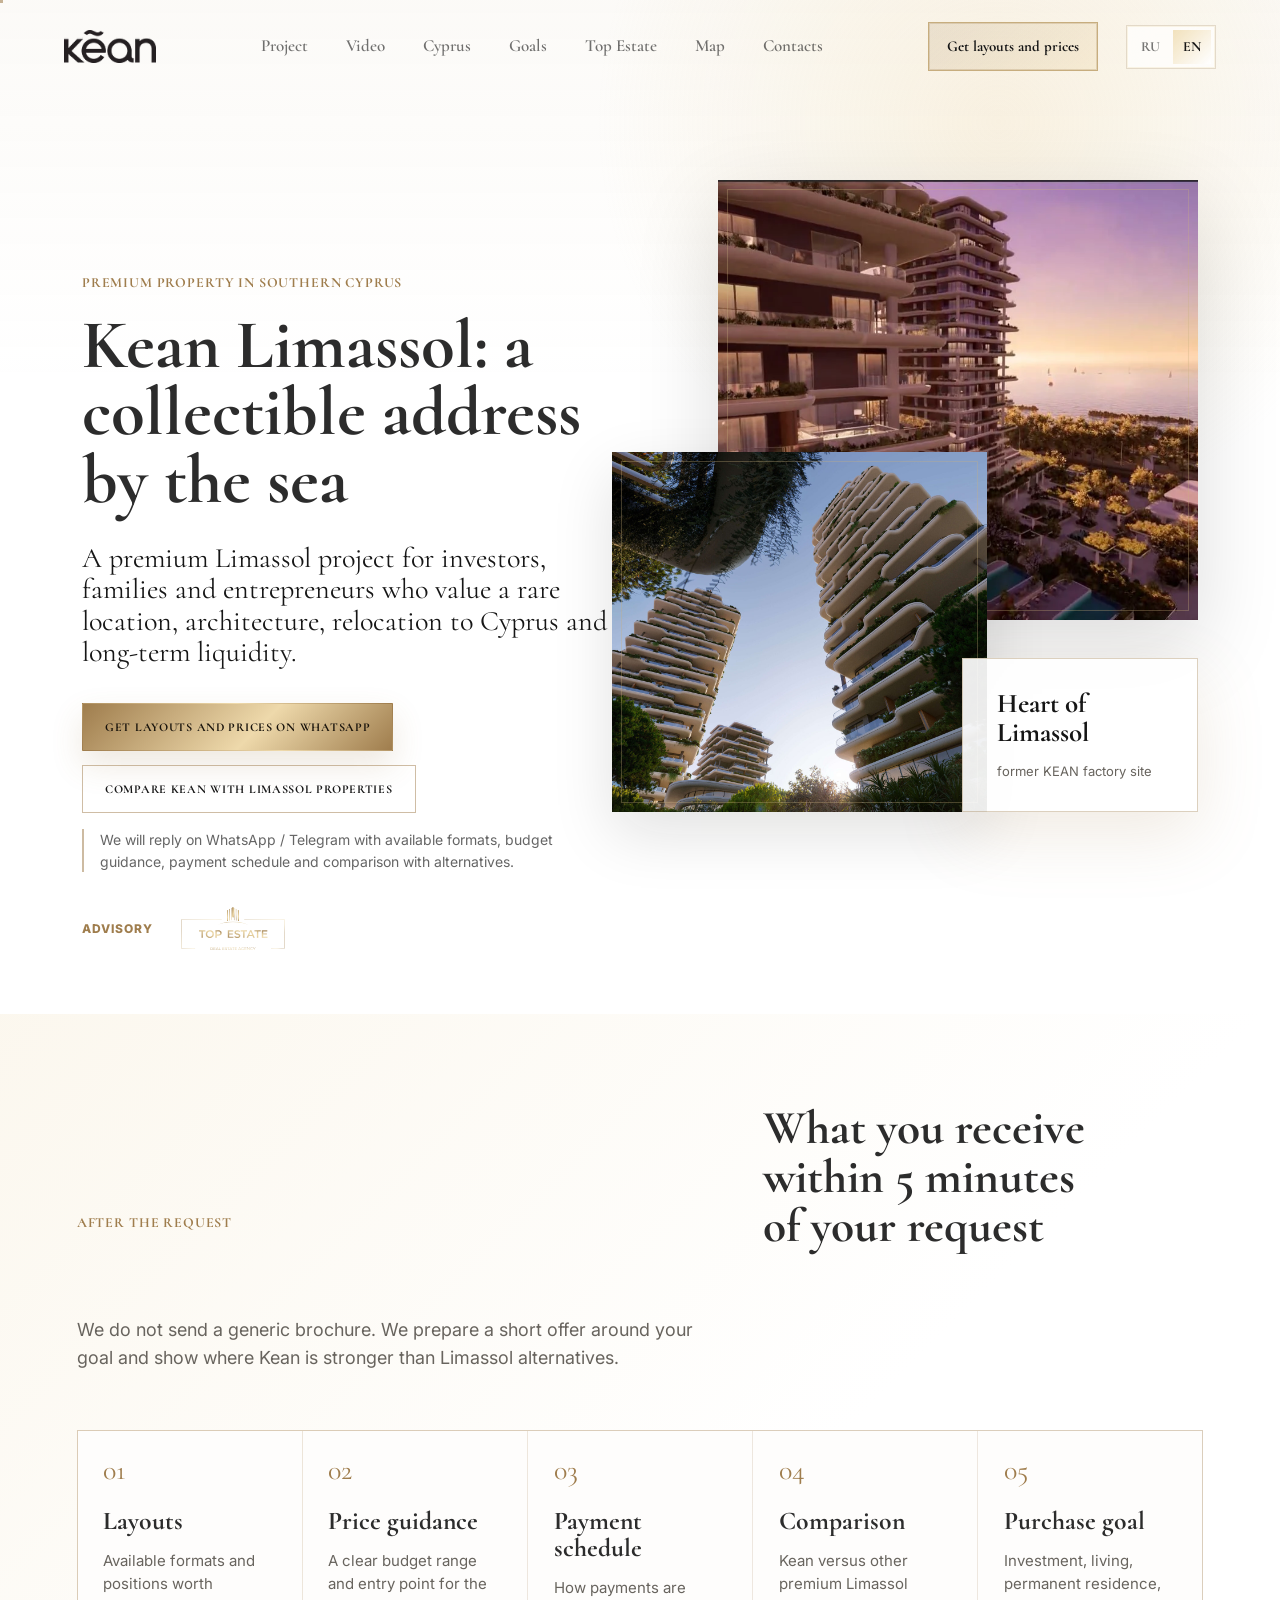
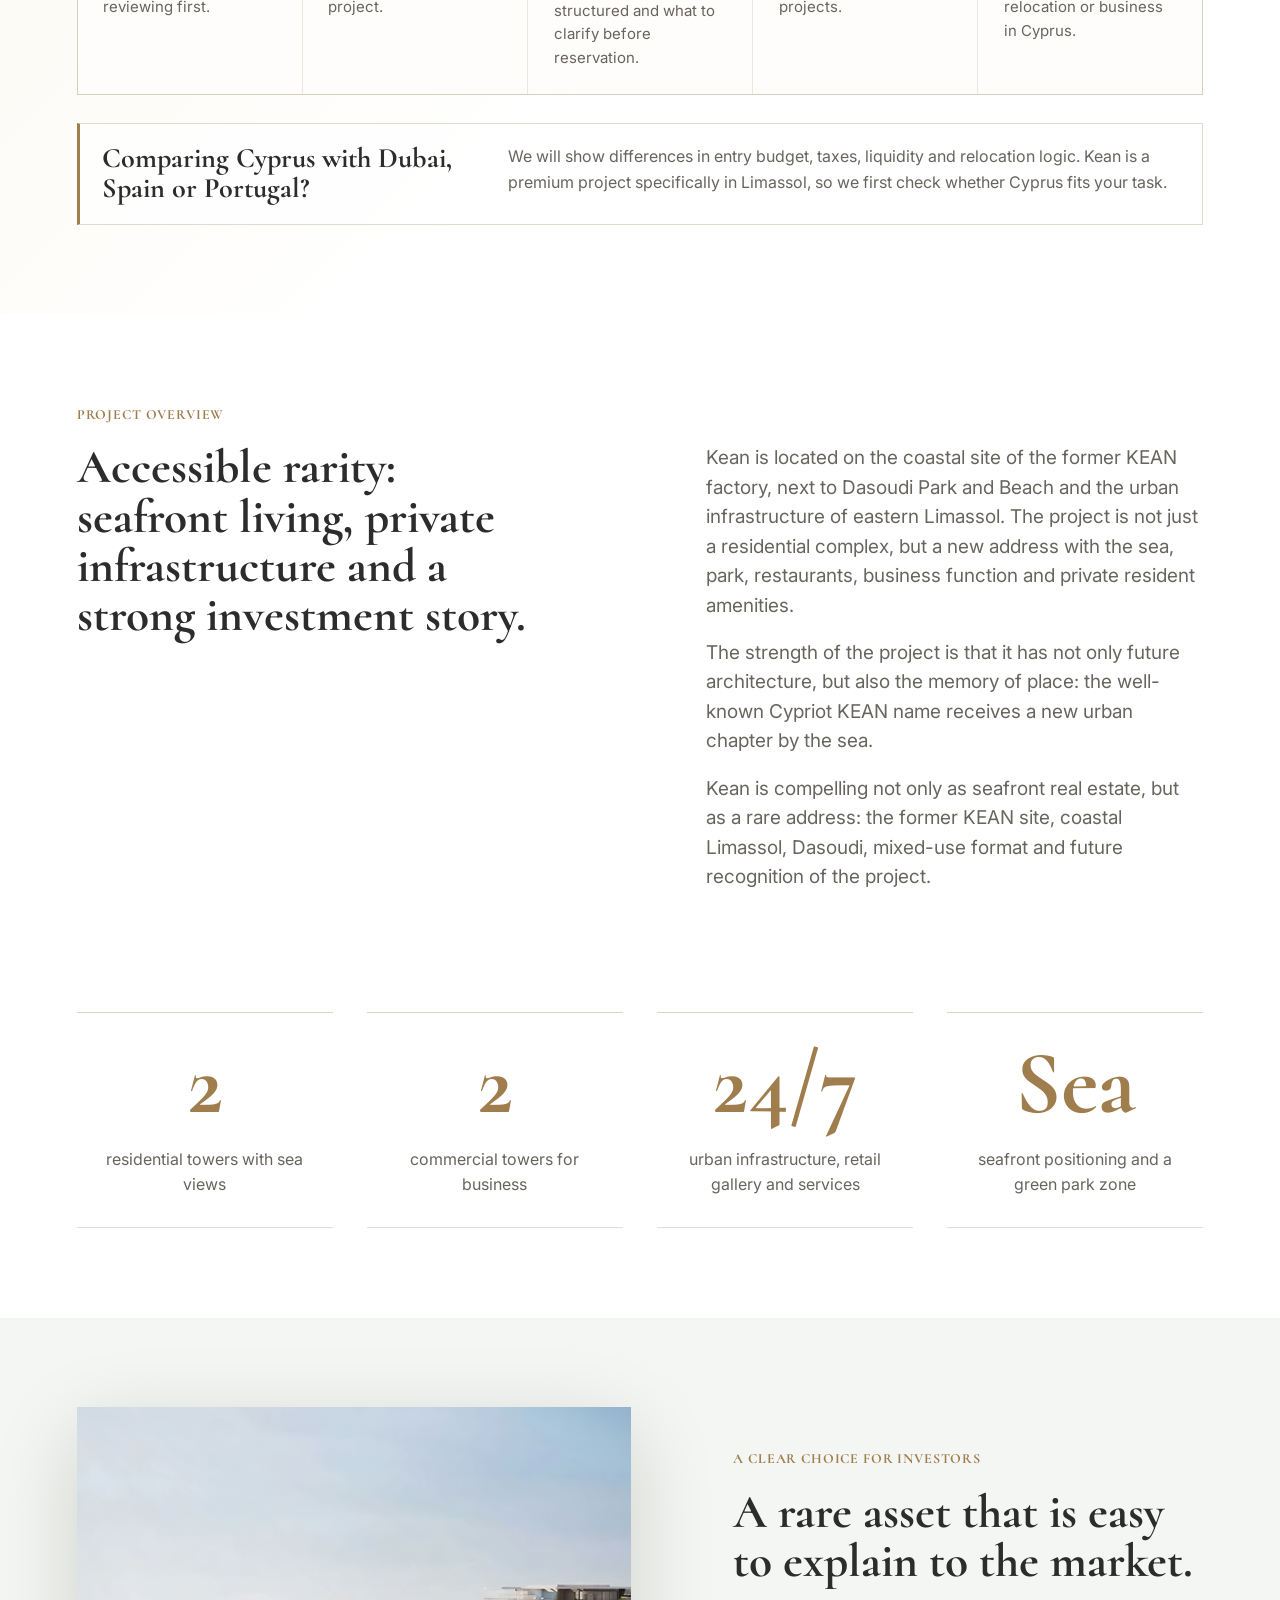
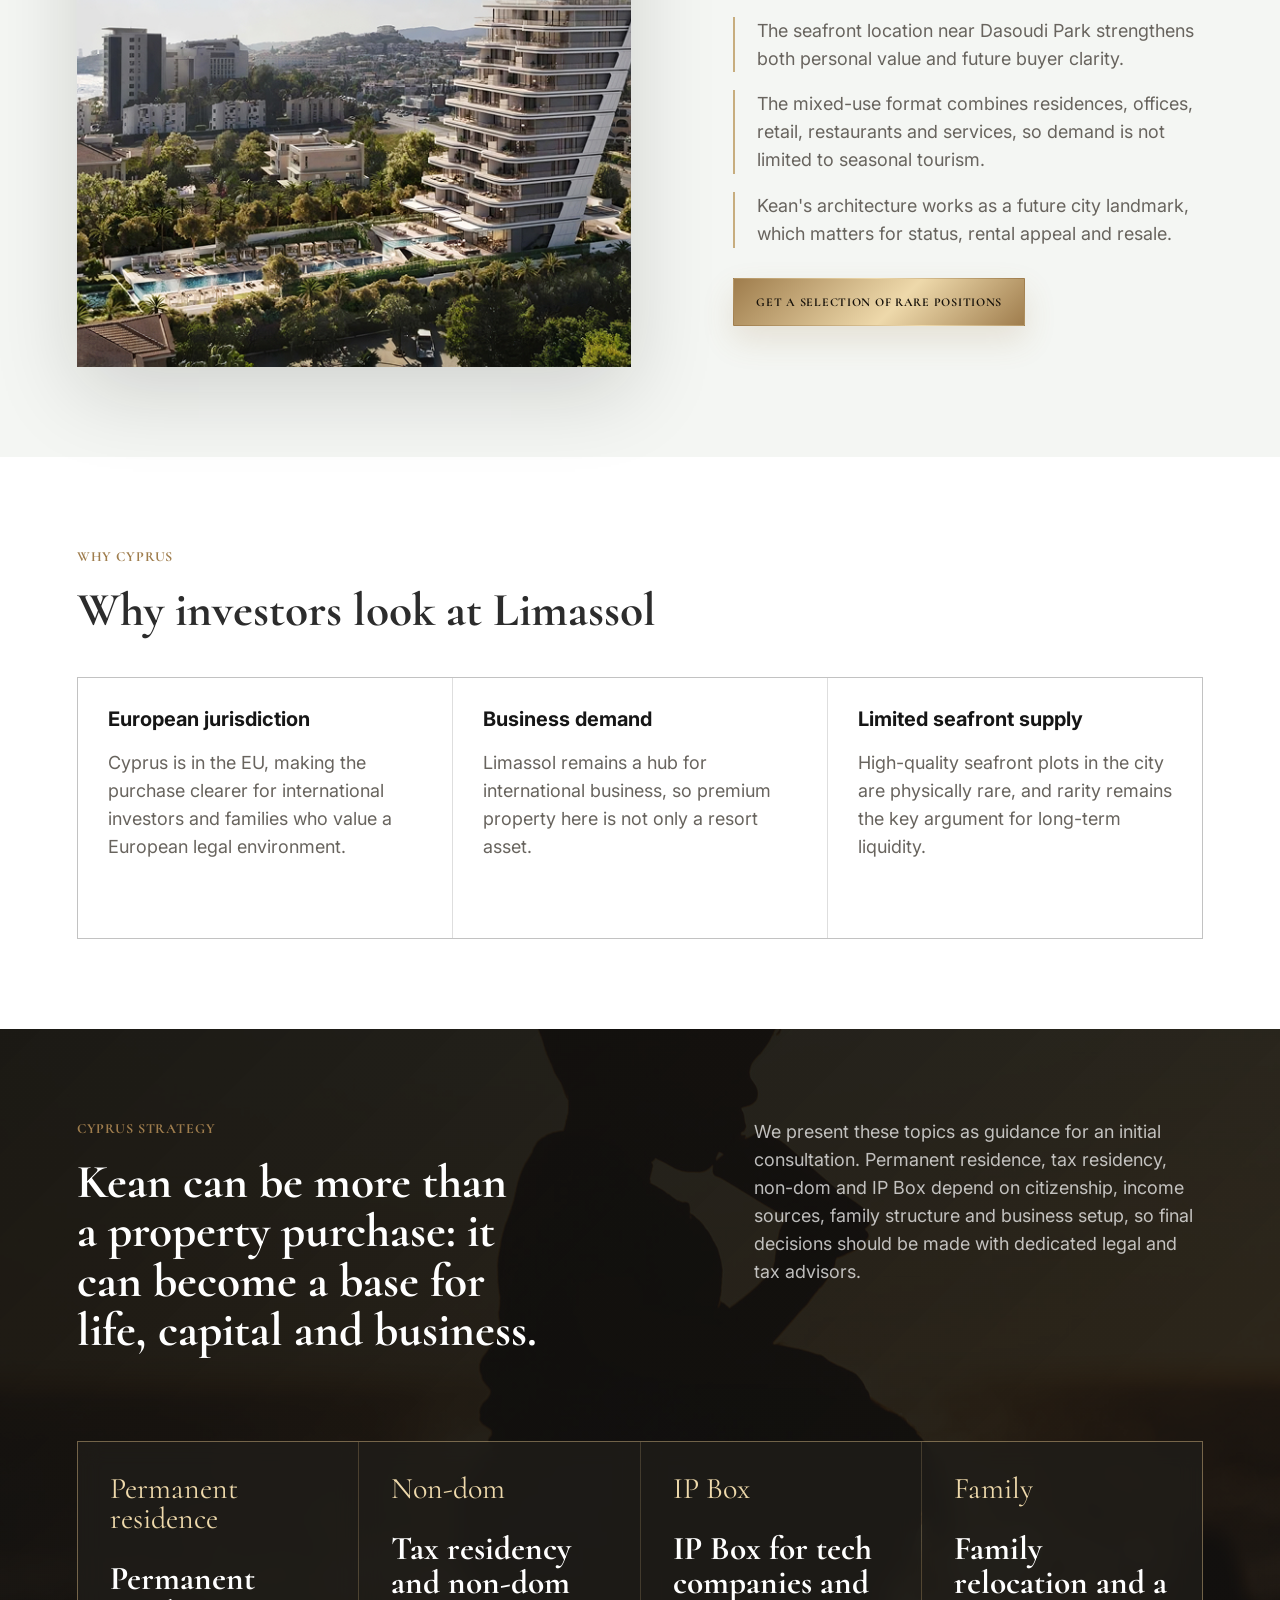
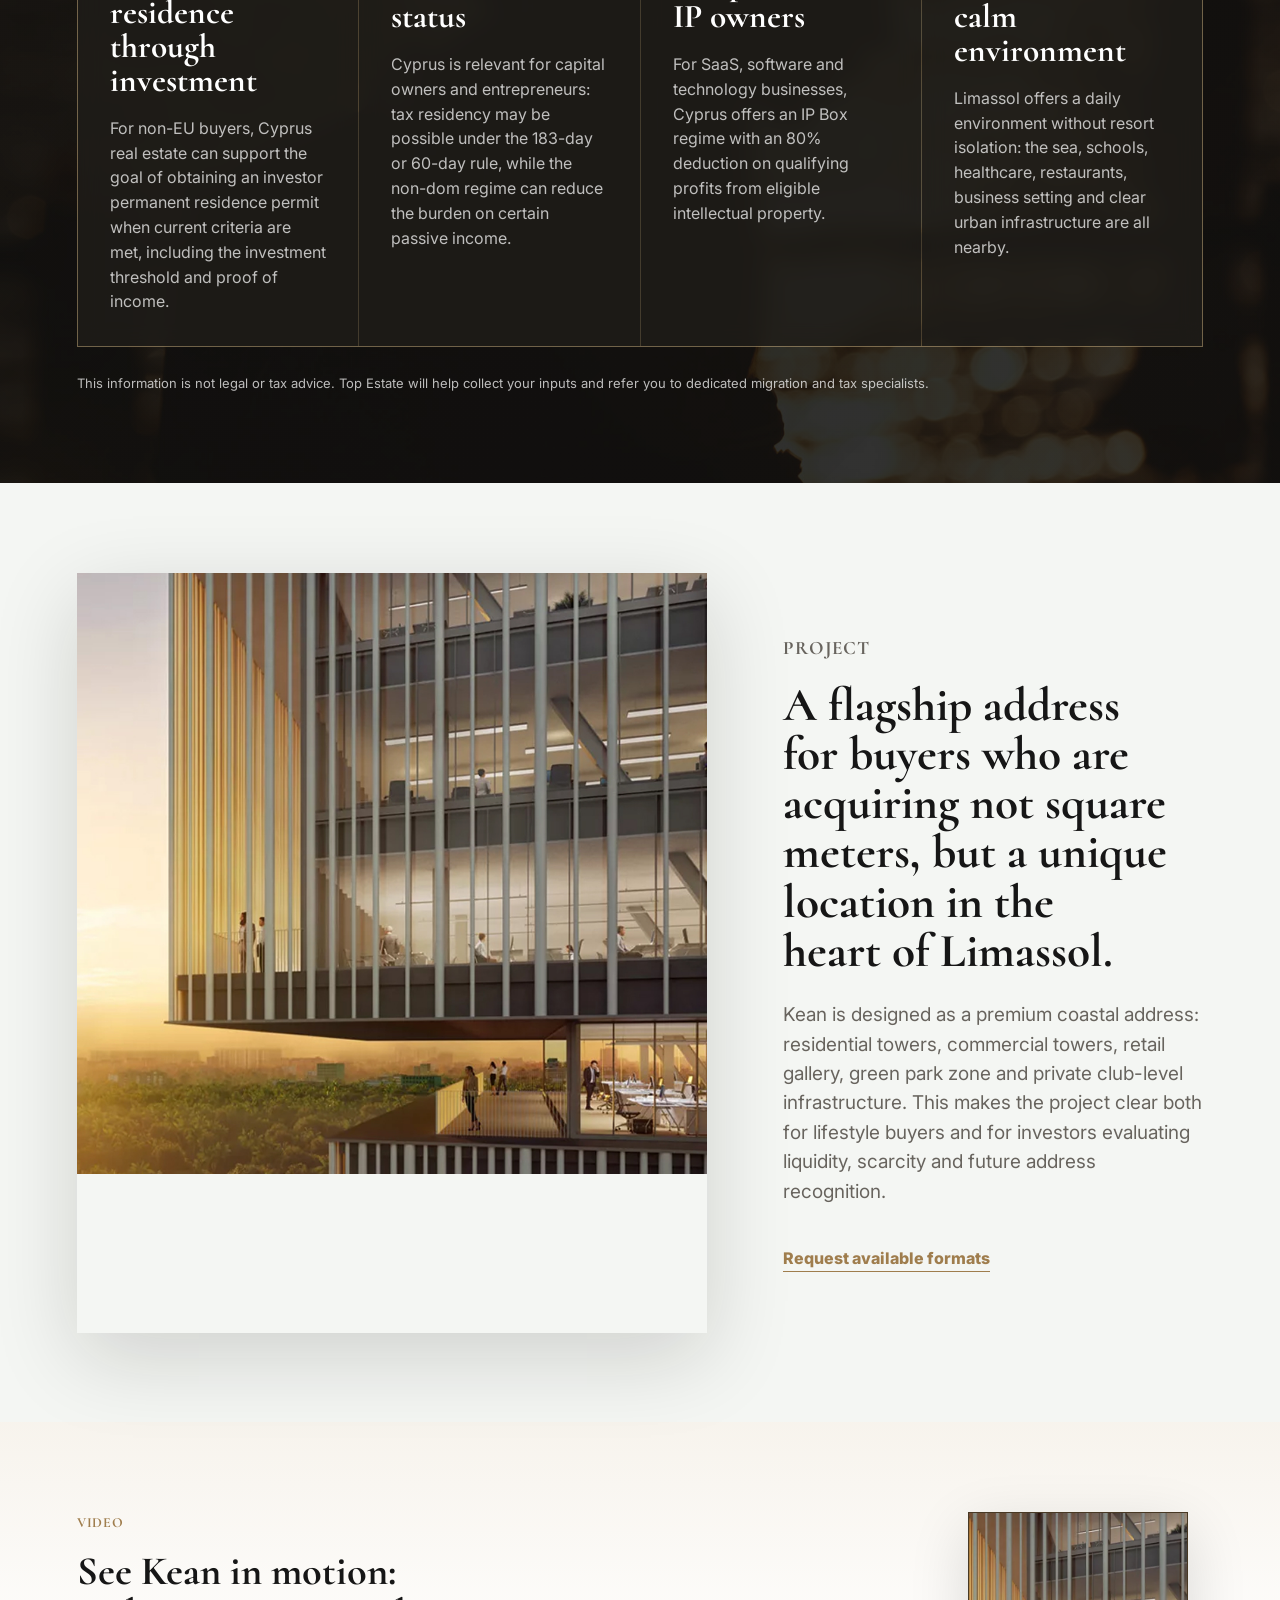
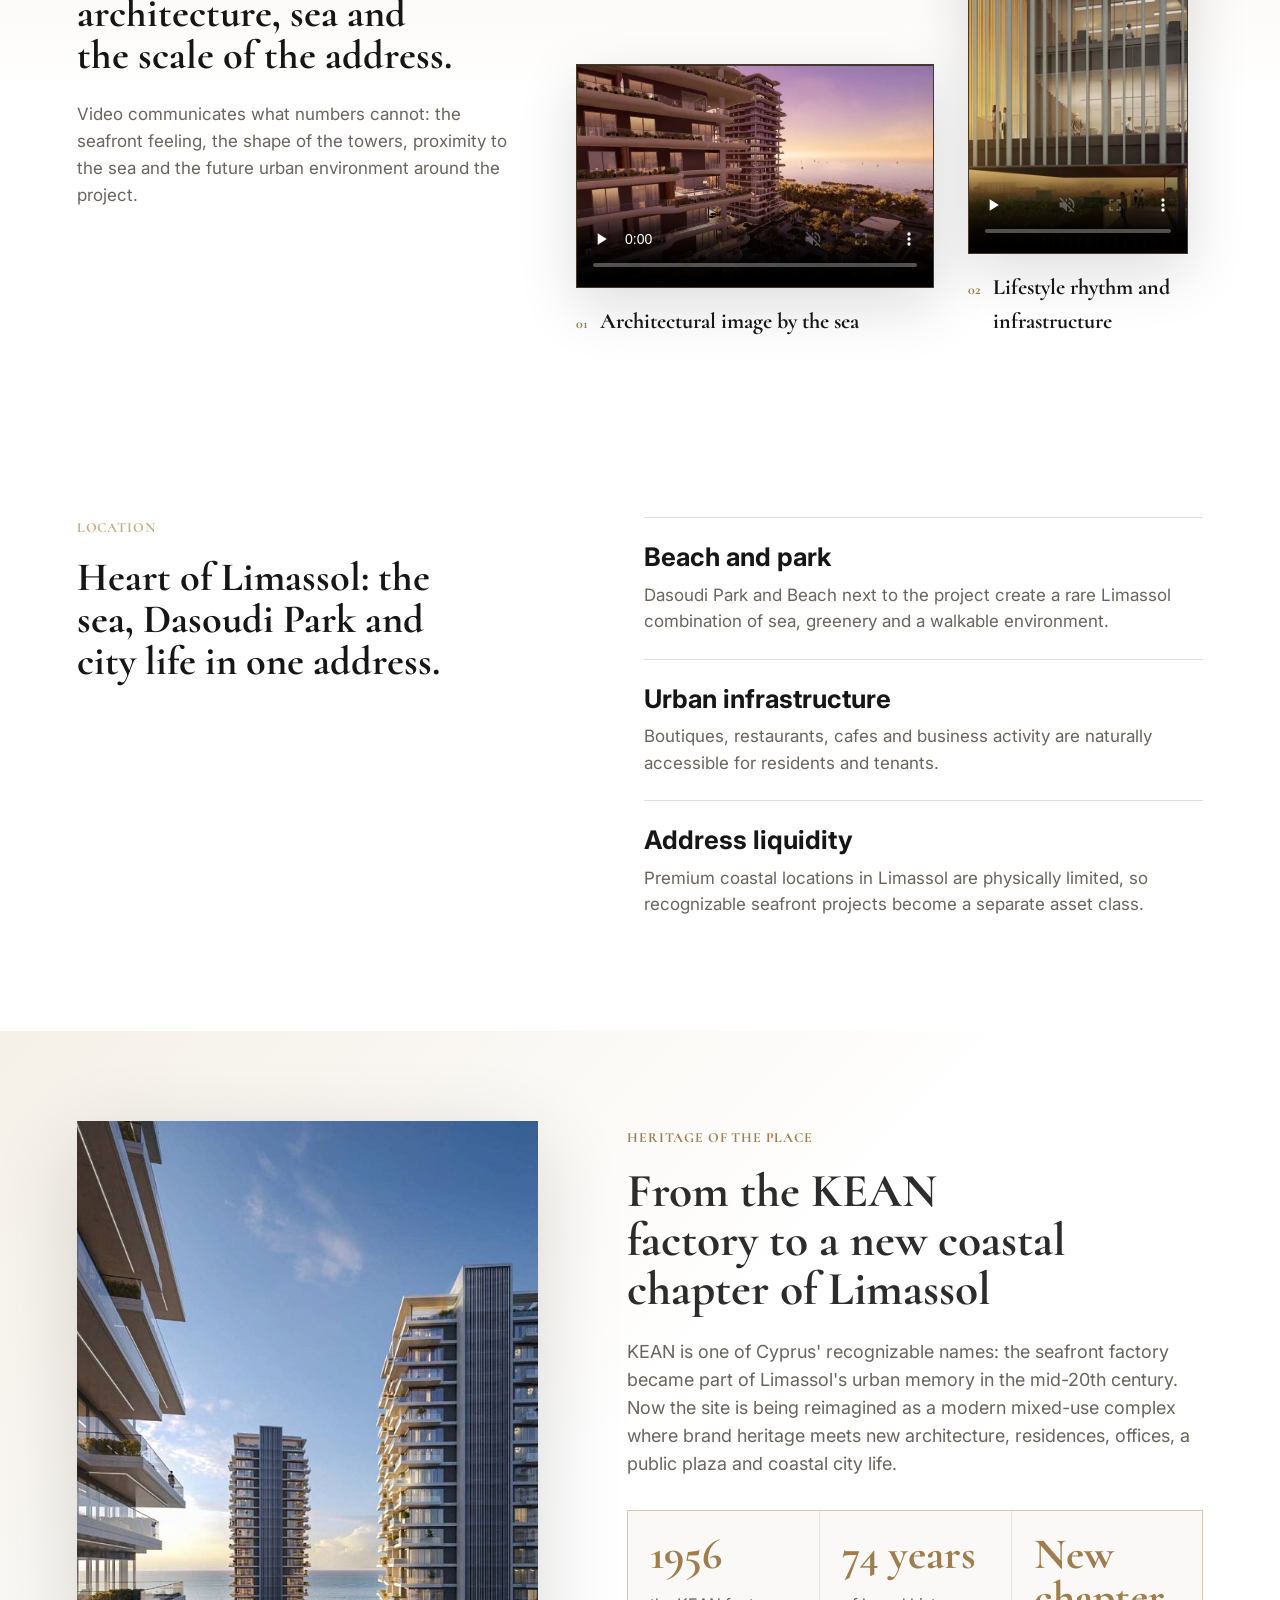
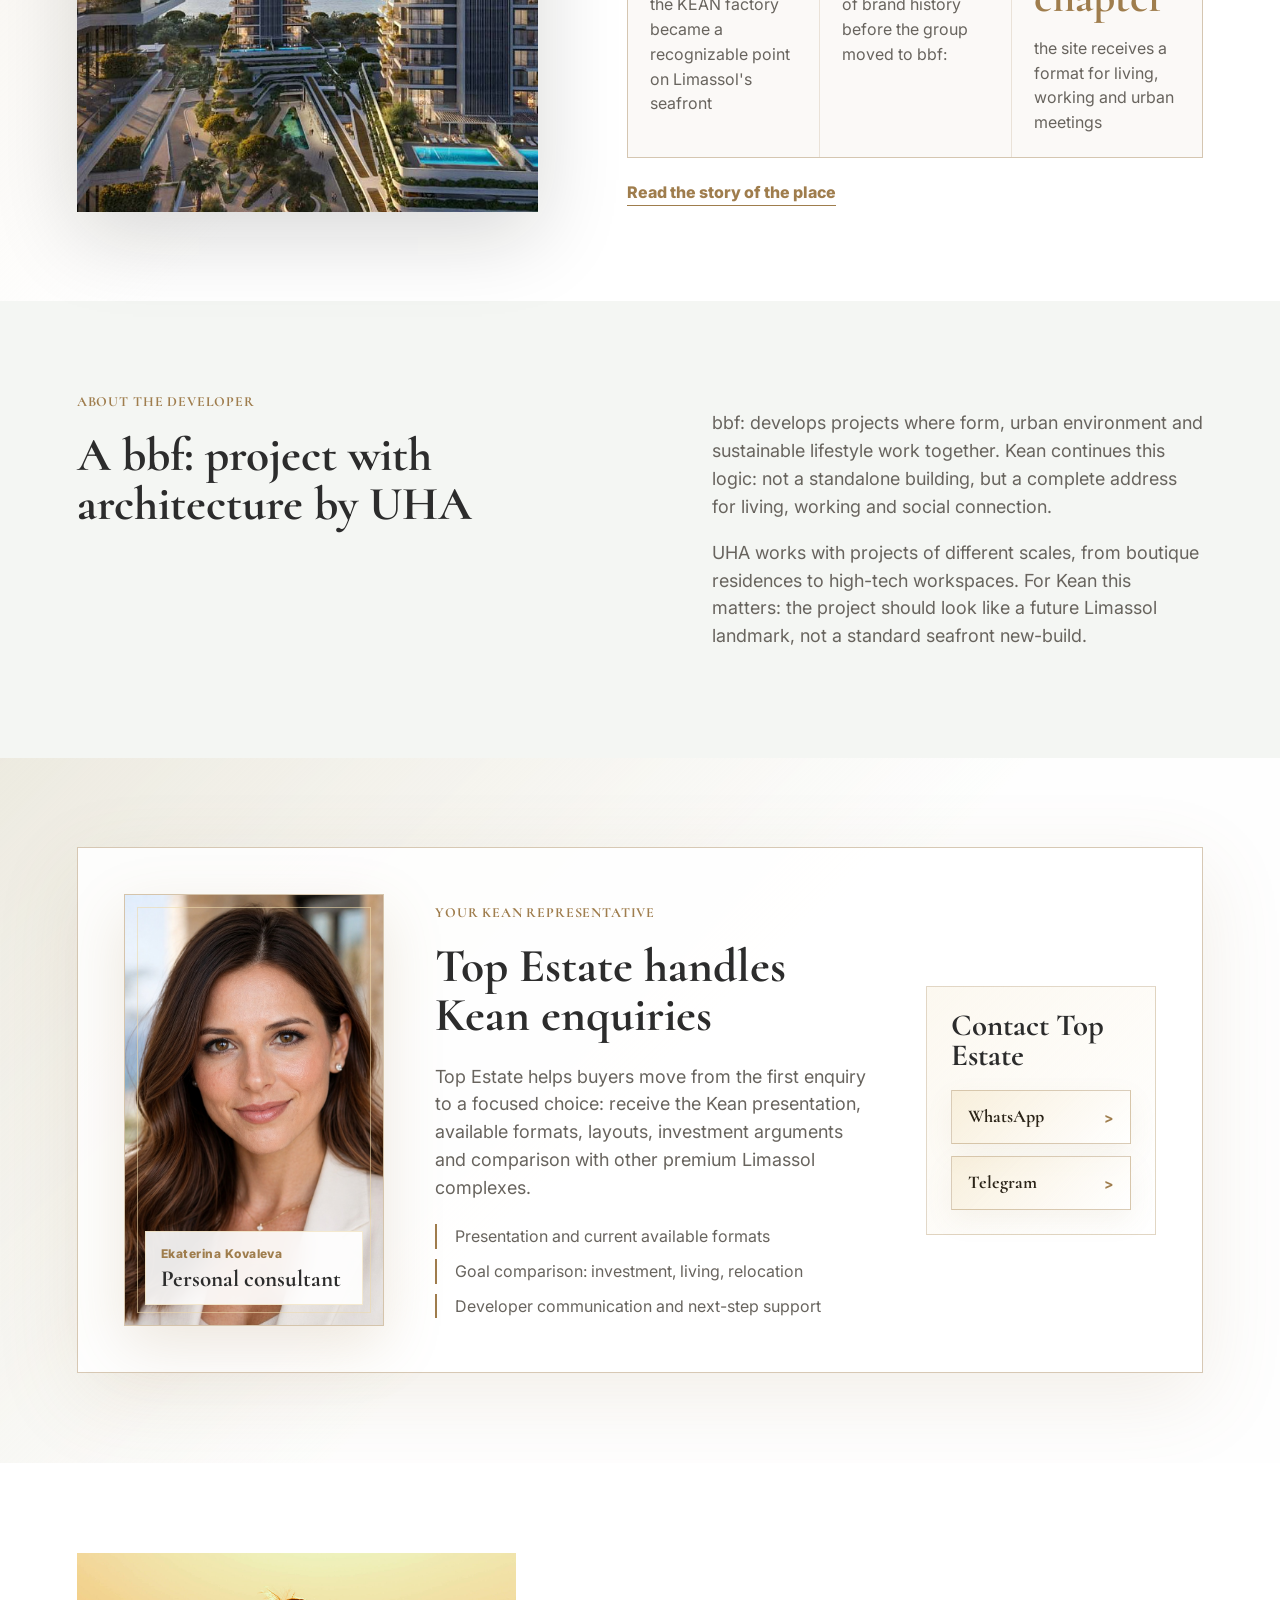
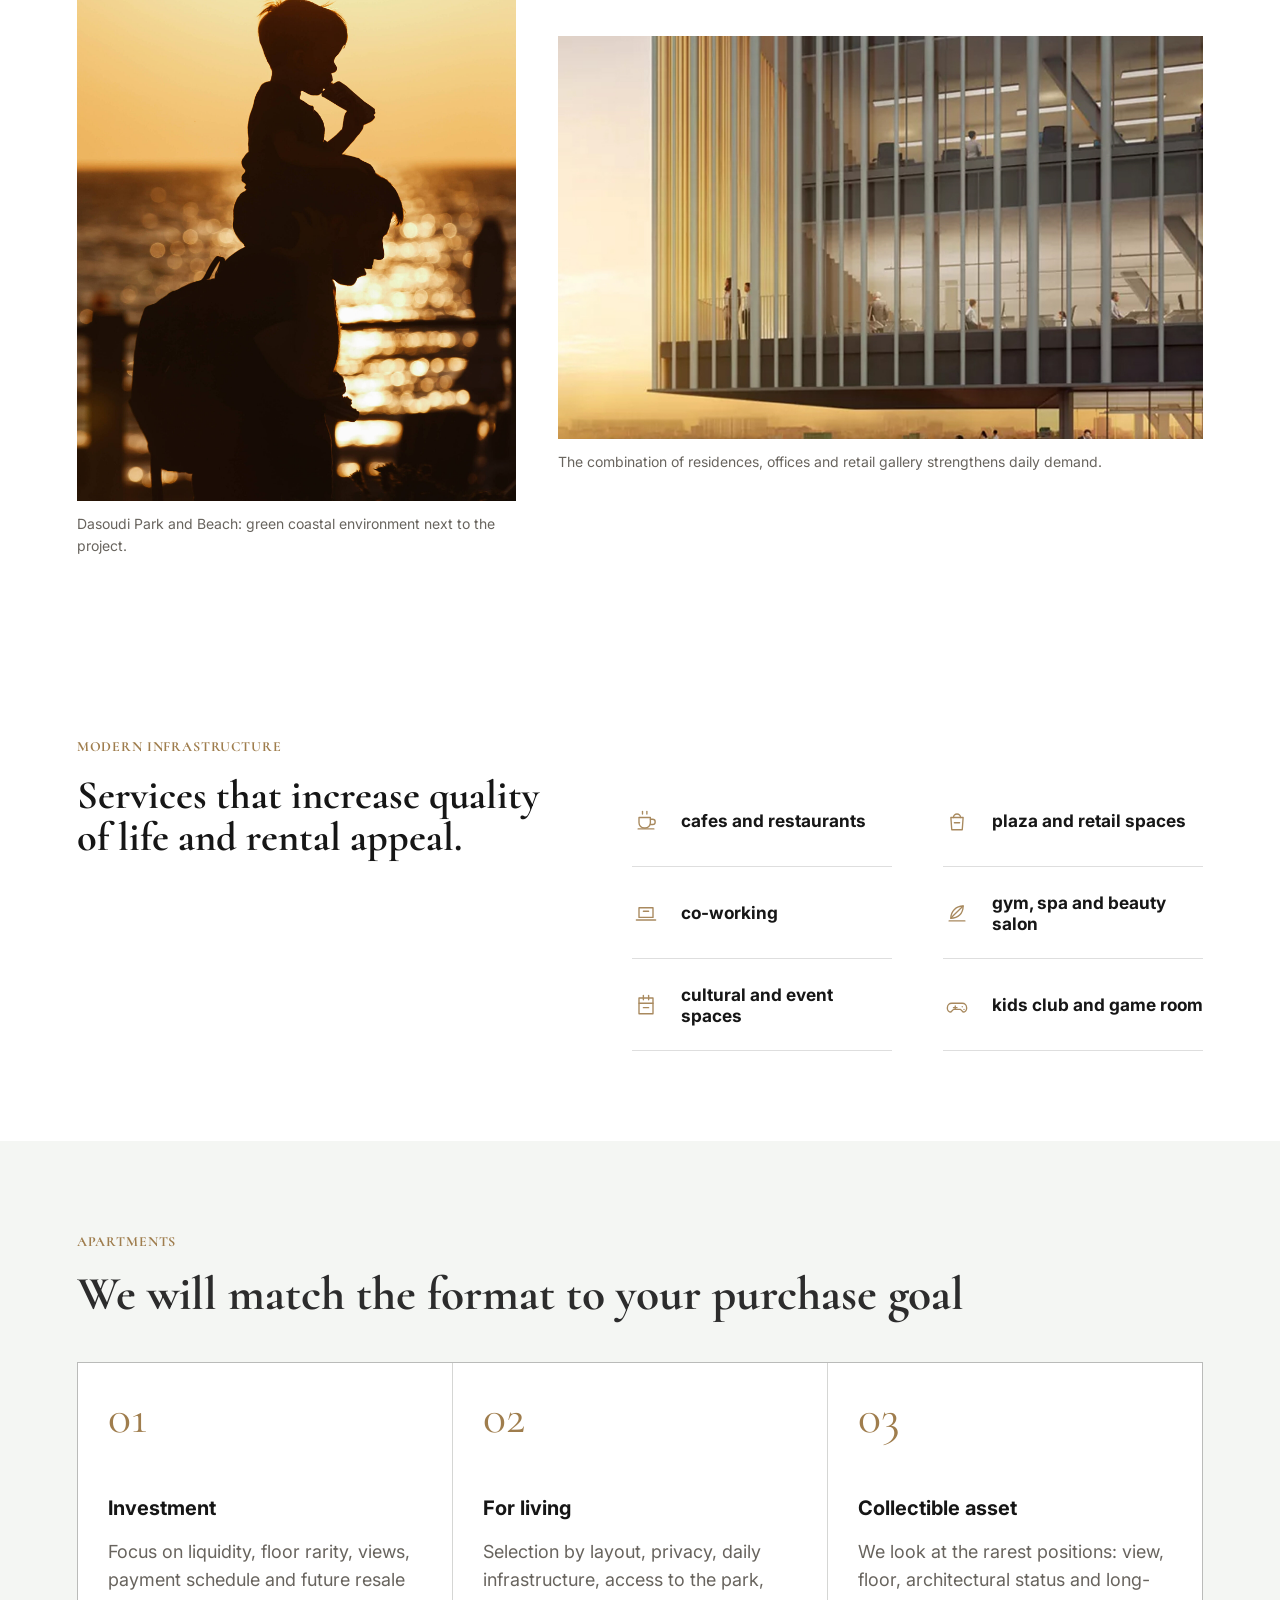
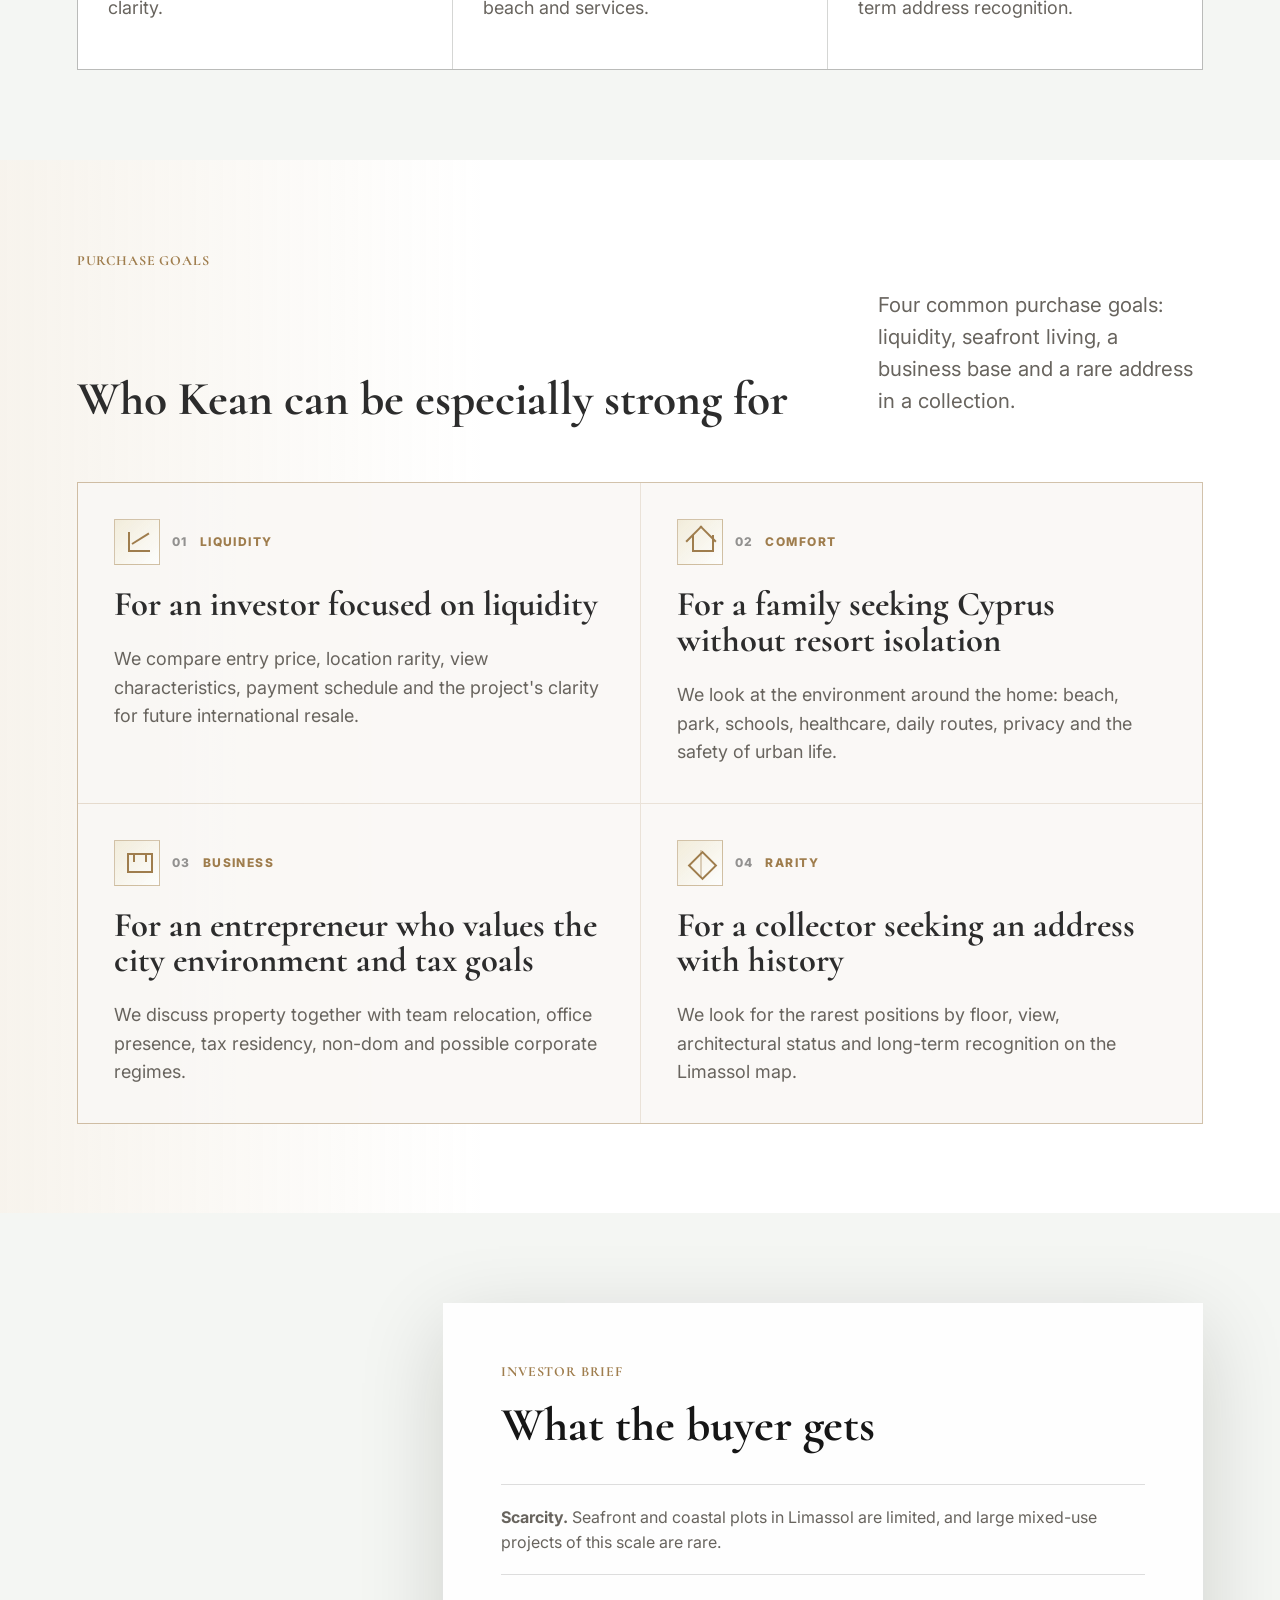
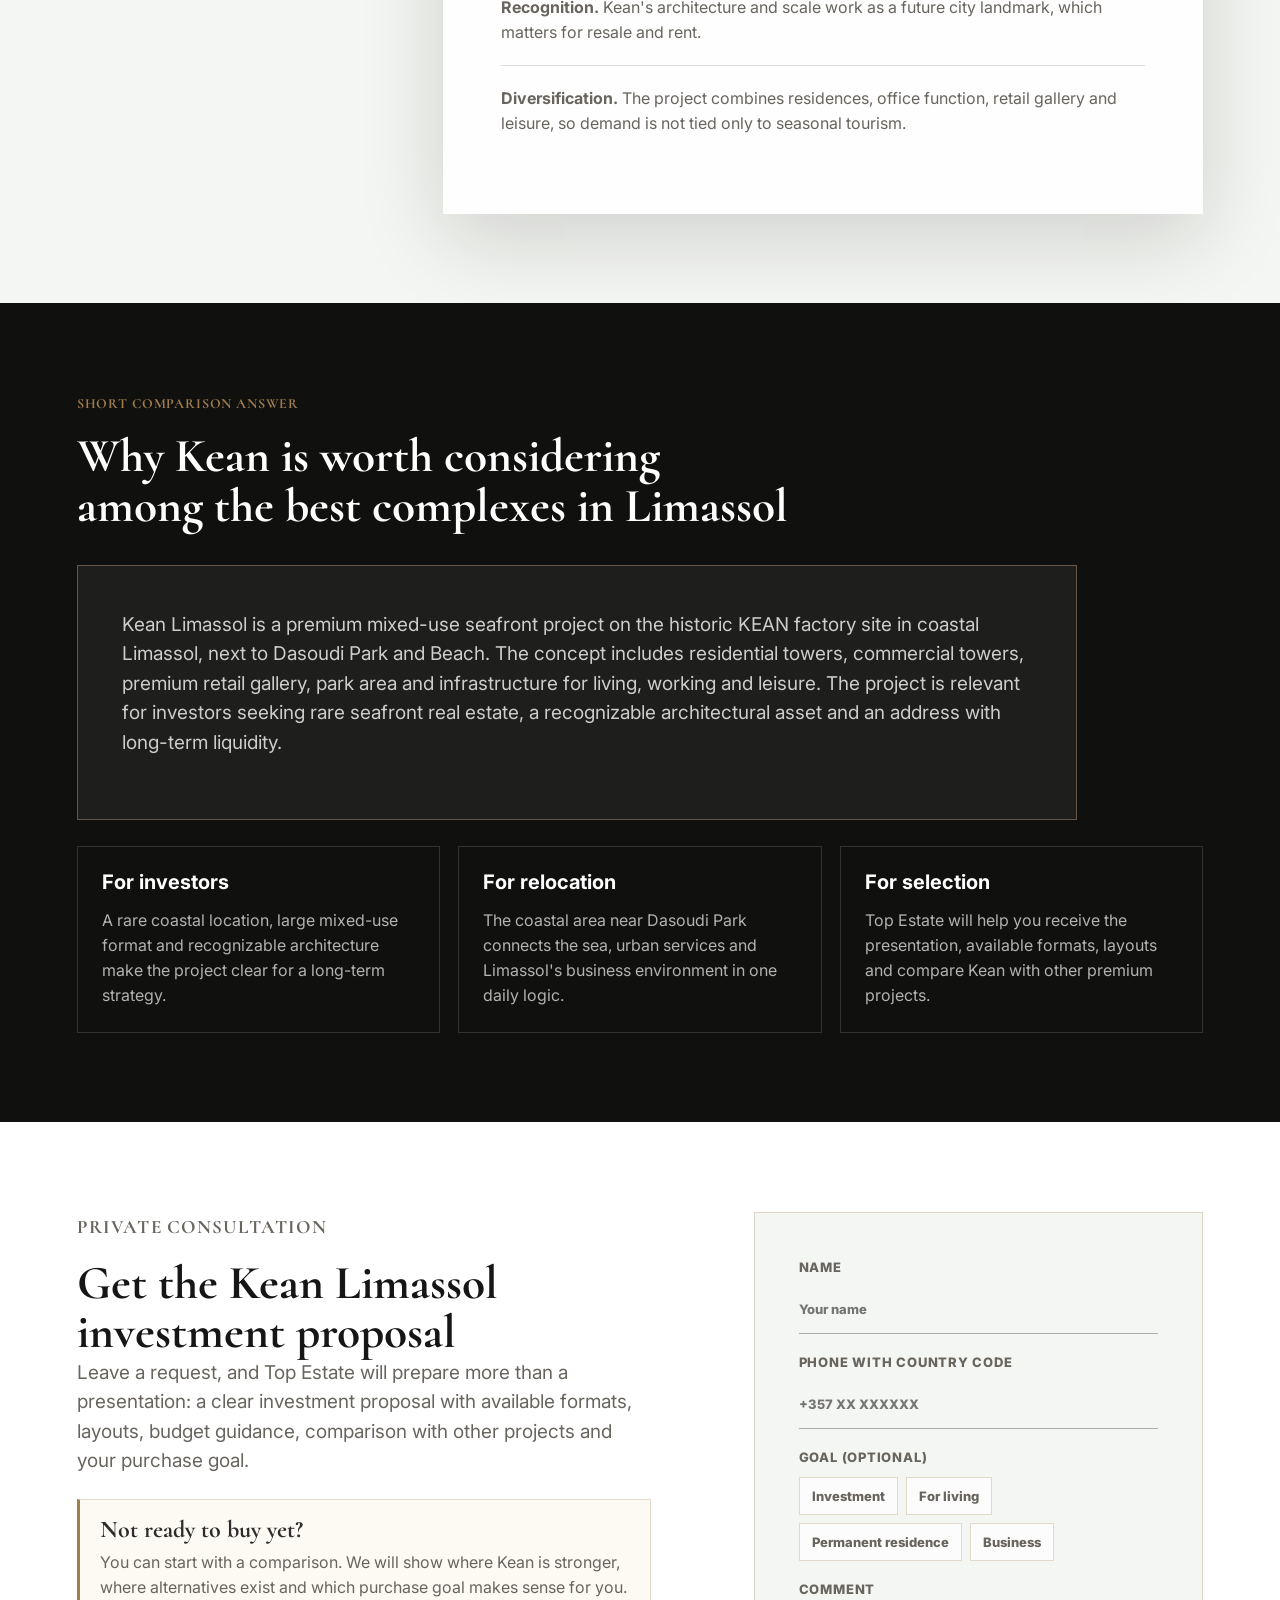
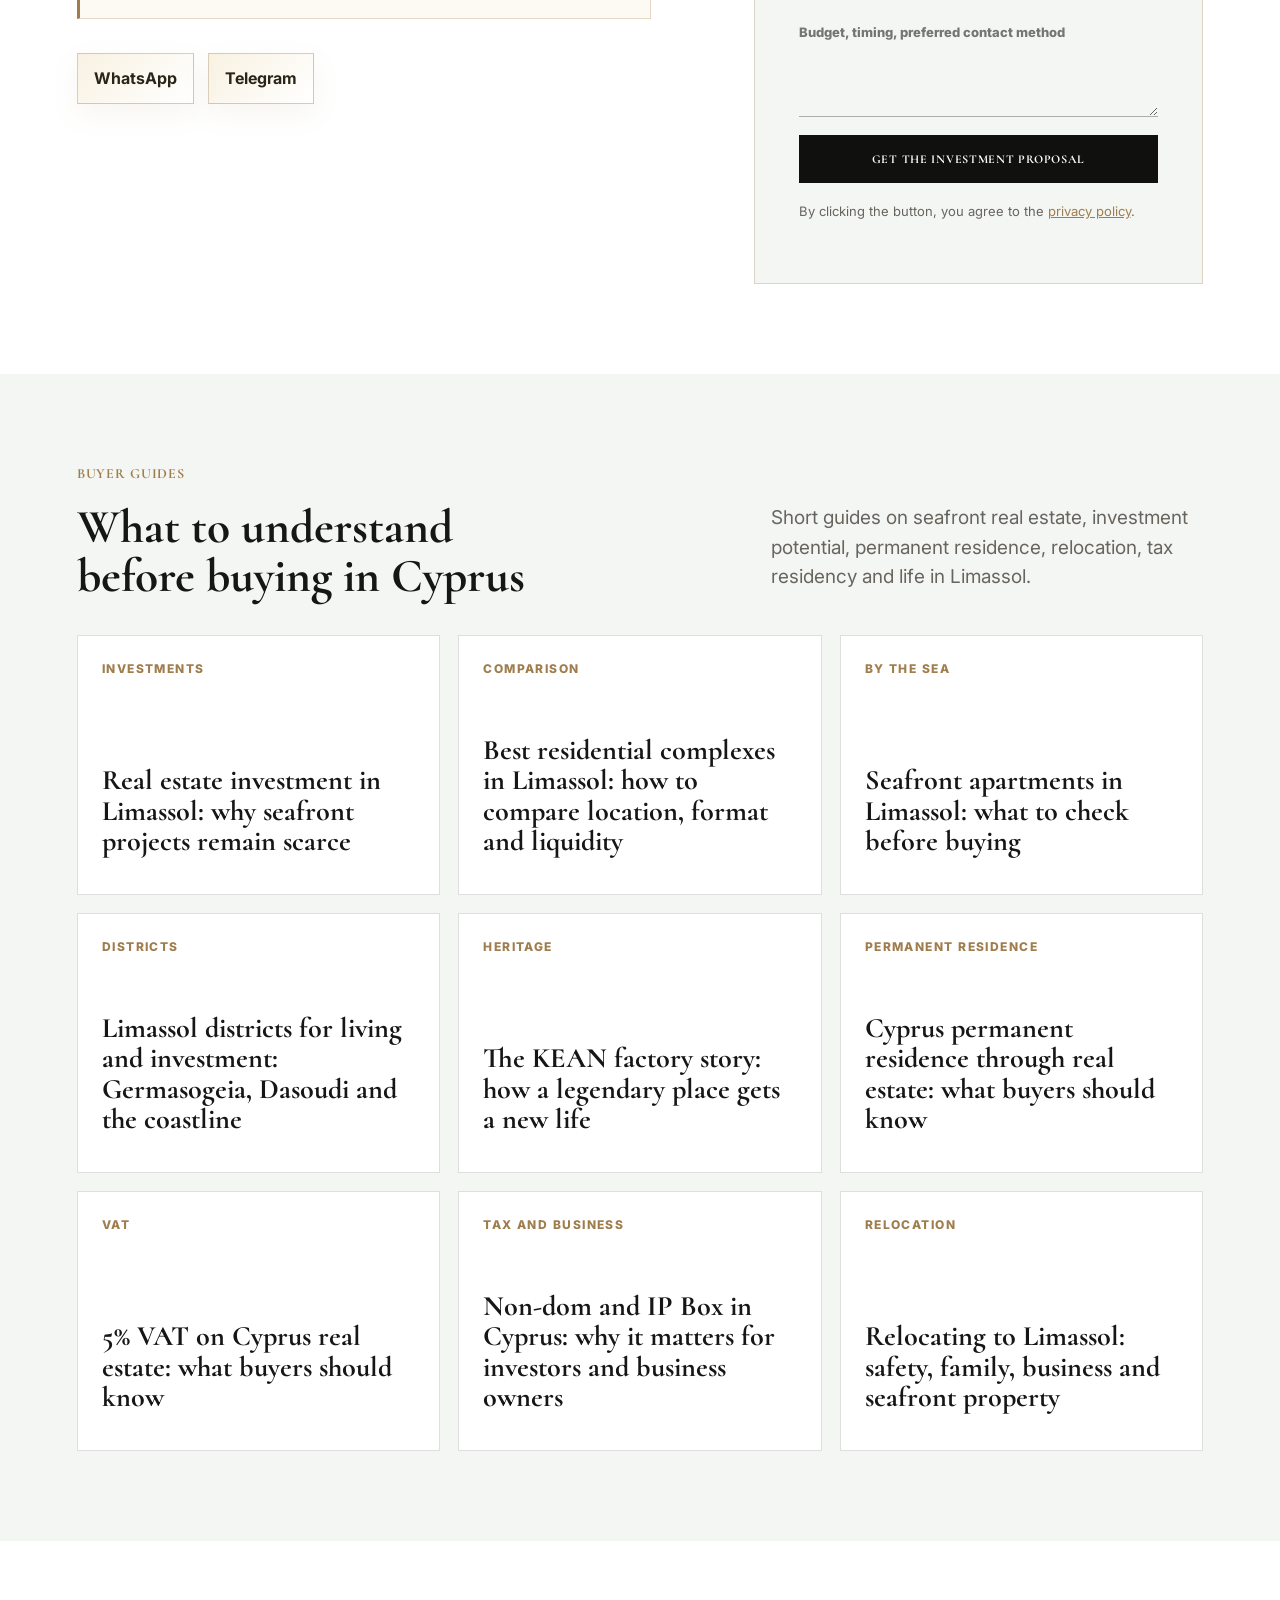
==== commit d104d430: "Replace heritage render" ====
--- a/index.html
+++ b/index.html
@@ -17,7 +17,7 @@
     <link rel="preconnect" href="https://fonts.gstatic.com" crossorigin>
     <link href="https://fonts.googleapis.com/css2?family=Cormorant:wght@500;600;700&family=Inter:wght@400;500;600;700;800&display=swap" rel="stylesheet">
     <link rel="preload" as="image" href="assets/kean-sea-balconies.webp">
-    <link rel="stylesheet" href="styles.css?v=20260526-conversion">
+    <link rel="stylesheet" href="styles.css?v=20260610-heritage-render">
     <link rel="manifest" href="manifest.json">
     <meta property="og:type" content="website">
     <meta property="og:title" content="Kean Limassol - коллекционный адрес у моря в Лимассоле">
@@ -227,6 +227,10 @@
           <p>Оставьте контакты, и мы отправим доступные форматы, ориентиры по бюджету и цели покупки.</p>
         </div>
         <form class="lead-form quick-lead-form" data-lead-form>
+          <label class="form-honeypot" aria-hidden="true">
+            Website
+            <input type="text" name="contact_company_site" autocomplete="off" tabindex="-1">
+          </label>
           <label>
             Имя
             <input type="text" name="name" autocomplete="name" placeholder="Ваше имя" required>
@@ -412,7 +416,7 @@
 
       <section class="section heritage-story" id="heritage">
         <div class="heritage-media">
-          <img src="assets/kean-sea-balconies.webp" alt="Новая архитектурная глава Kean Limassol" loading="lazy">
+          <img src="assets/kean-heritage-render.jpg" alt="Новая архитектурная глава Kean Limassol" loading="lazy">
         </div>
         <div class="heritage-copy">
           <p class="eyebrow">История места</p>
@@ -677,6 +681,10 @@
           </div>
         </div>
         <form class="lead-form" data-lead-form>
+          <label class="form-honeypot" aria-hidden="true">
+            Website
+            <input type="text" name="contact_company_site" autocomplete="off" tabindex="-1">
+          </label>
           <label>
             Имя
             <input type="text" name="name" autocomplete="name" placeholder="Ваше имя" required>
@@ -825,6 +833,10 @@
         <p class="eyebrow">Презентация Kean</p>
         <h2 id="modal-title">Получить планировки, цены и инвестиционное предложение</h2>
         <form class="lead-form modal-form" data-lead-form>
+          <label class="form-honeypot" aria-hidden="true">
+            Website
+            <input type="text" name="contact_company_site" autocomplete="off" tabindex="-1">
+          </label>
           <label>
             Имя
             <input type="text" name="name" autocomplete="name" placeholder="Ваше имя" required>
@@ -856,6 +868,6 @@
       </div>
     </div>
 
-    <script src="script.js?v=20260526-conversion" defer></script>
+    <script src="script.js?v=20260608-antispam" defer></script>
   </body>
 </html>
--- a/styles.css
+++ b/styles.css
@@ -575,6 +575,19 @@
   border-color: var(--gold-dark);
 }
 
+.form-honeypot {
+  position: absolute;
+  width: 1px;
+  height: 1px;
+  margin: -1px;
+  padding: 0;
+  overflow: hidden;
+  border: 0;
+  clip: rect(0 0 0 0);
+  clip-path: inset(50%);
+  white-space: nowrap;
+}
+
 .lead-interest {
   display: grid;
   gap: 10px;
@@ -1262,9 +1275,11 @@
 }
 
 .heritage-media img {
+  display: block;
   width: 100%;
-  min-height: clamp(420px, 54vw, 720px);
+  height: clamp(420px, 54vw, 720px);
   object-fit: cover;
+  object-position: center center;
   box-shadow: var(--shadow);
 }
 
@@ -3856,12 +3871,19 @@
 
   .choice-media img,
   .image-story-media,
-  .heritage-media img,
   .feature-image img,
   .feature-image.tall img {
     min-height: 0;
     aspect-ratio: 4 / 5;
     object-fit: cover;
+  }
+
+  .heritage-media img {
+    height: auto;
+    min-height: 0;
+    aspect-ratio: 16 / 10;
+    object-fit: cover;
+    object-position: center center;
   }
 
   .video-showcase {
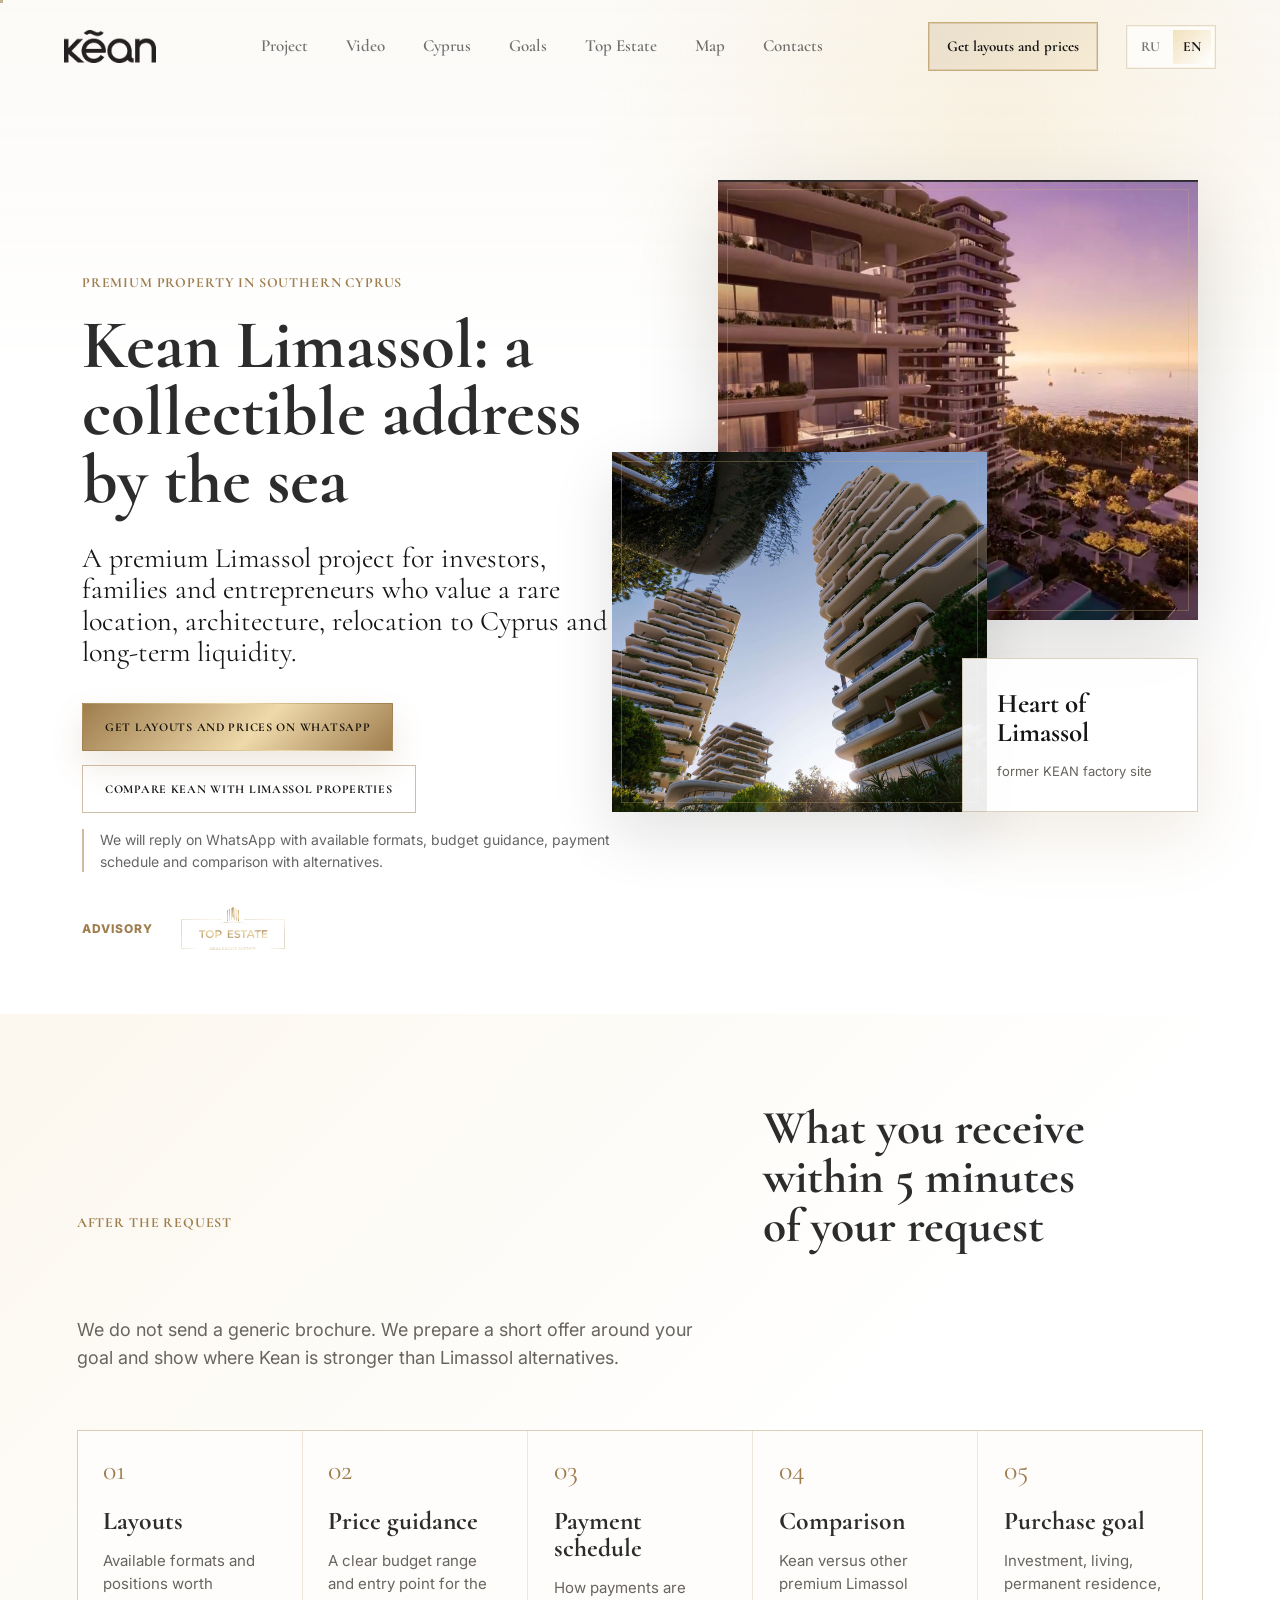
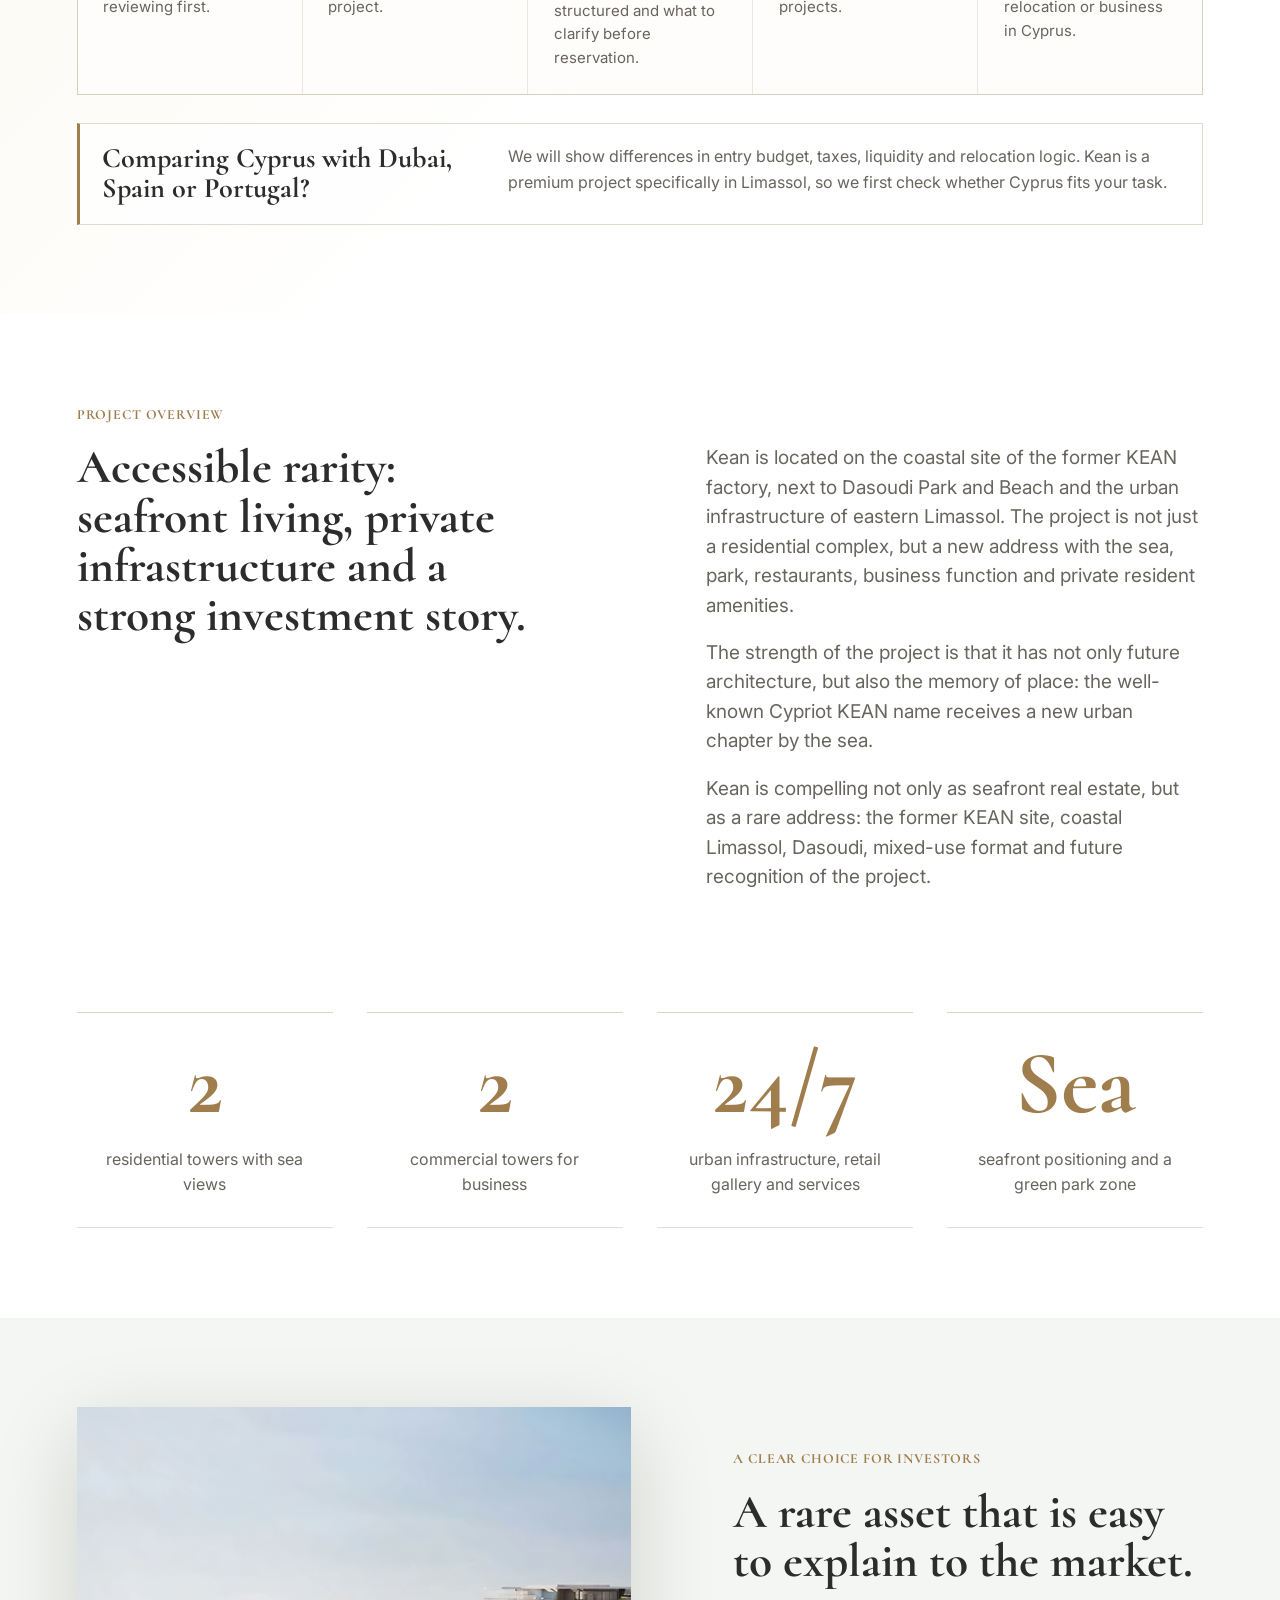
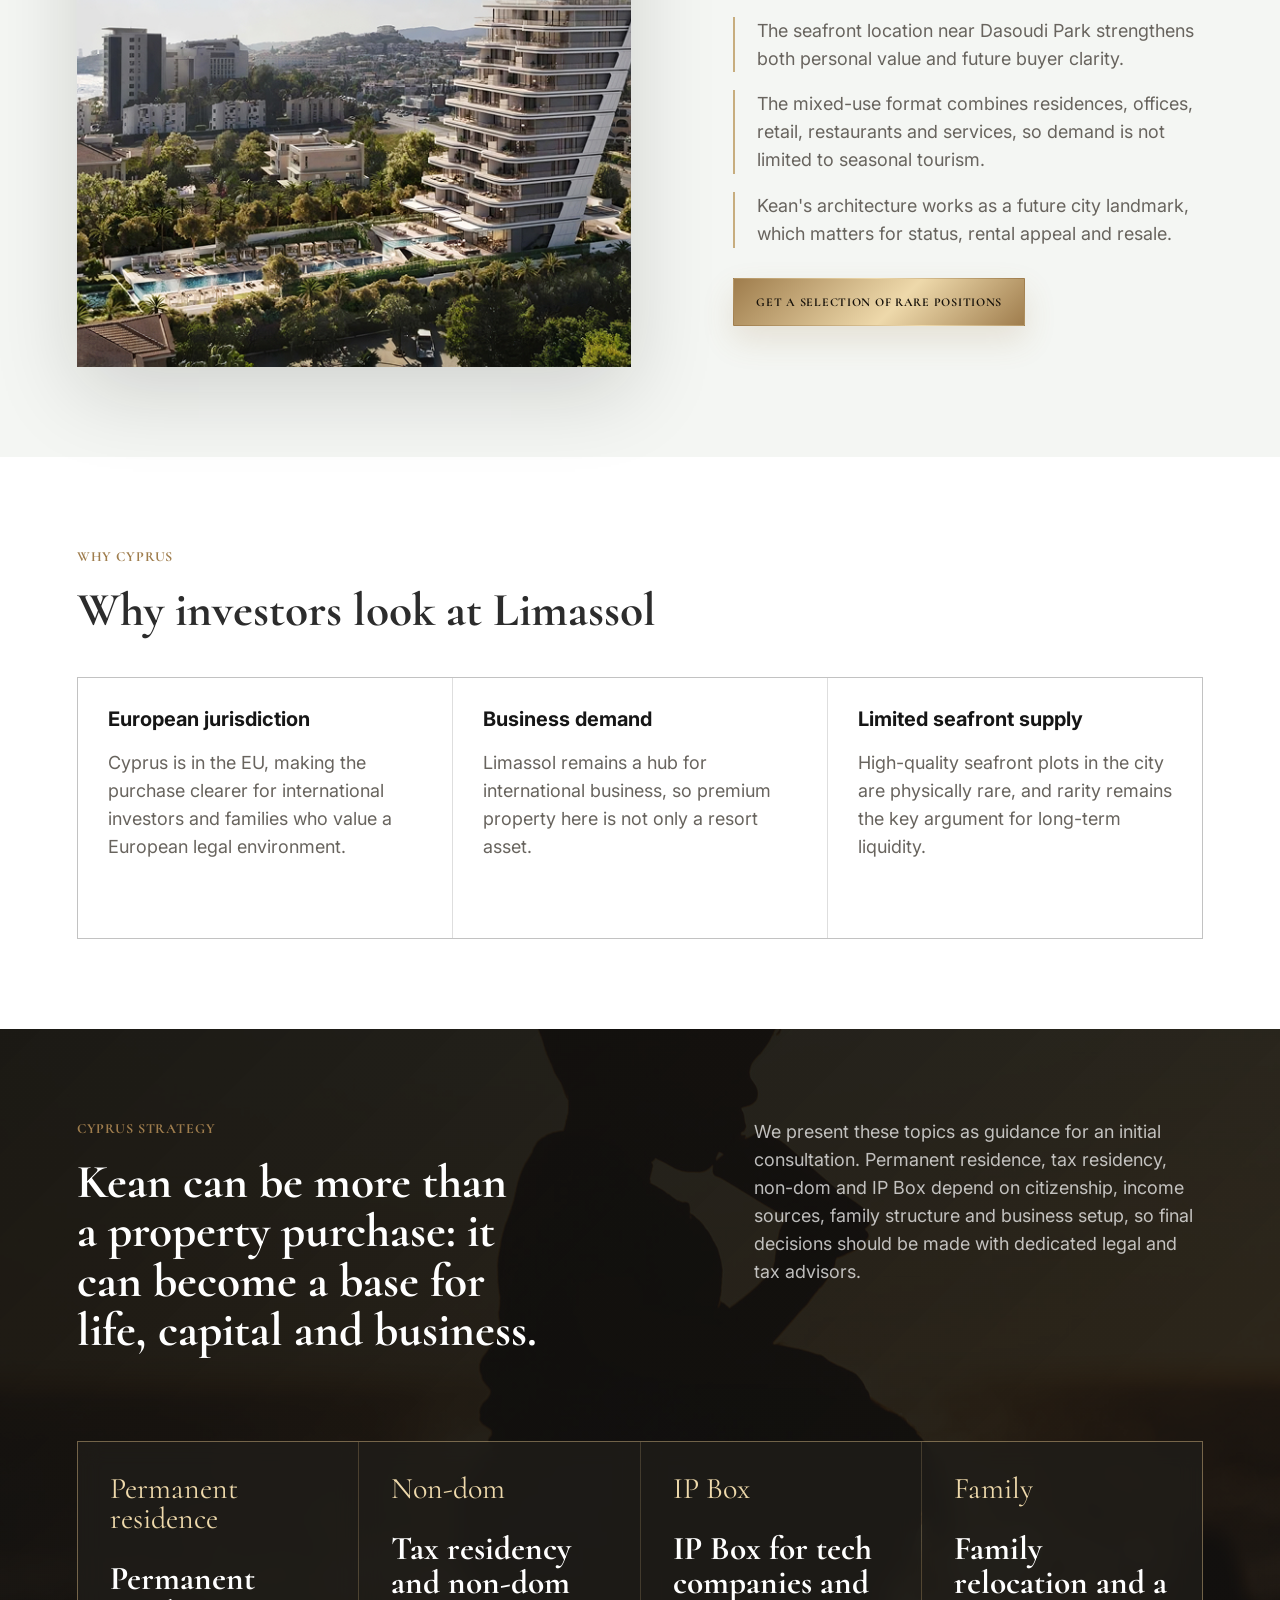
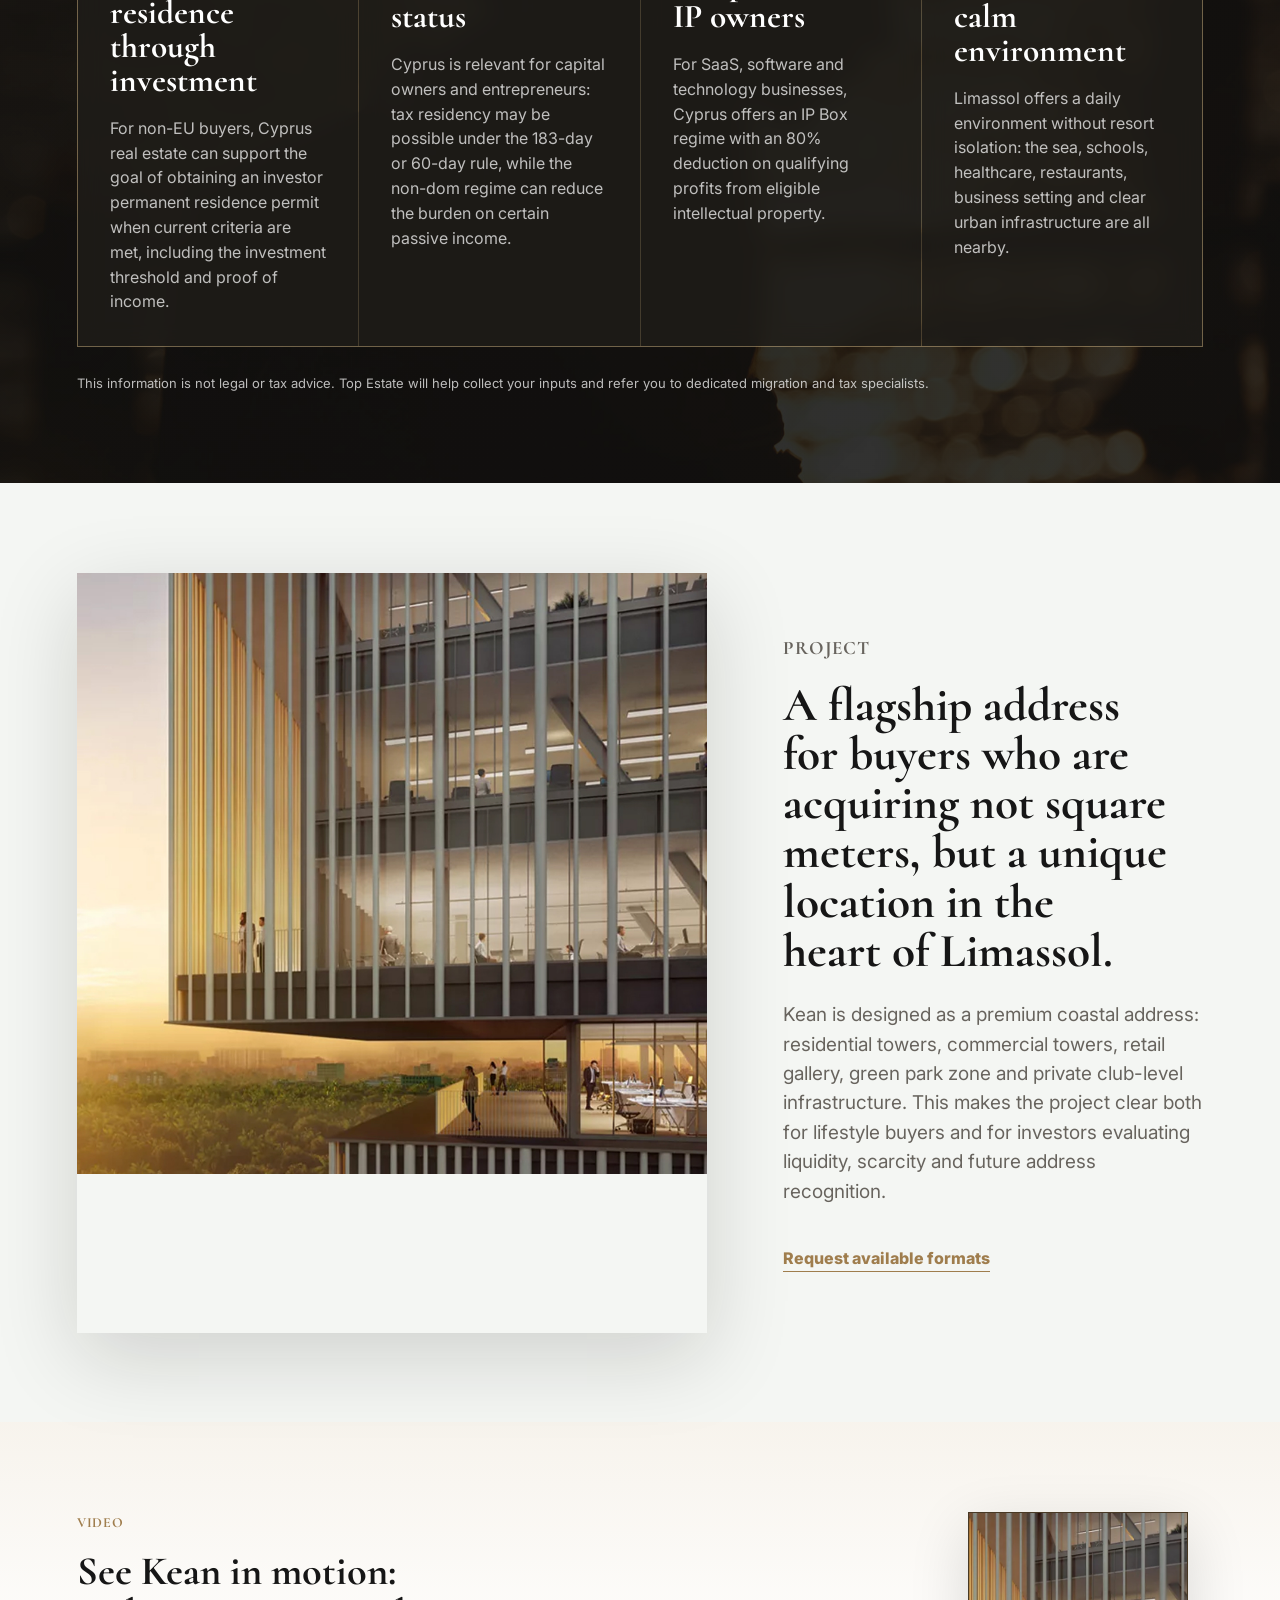
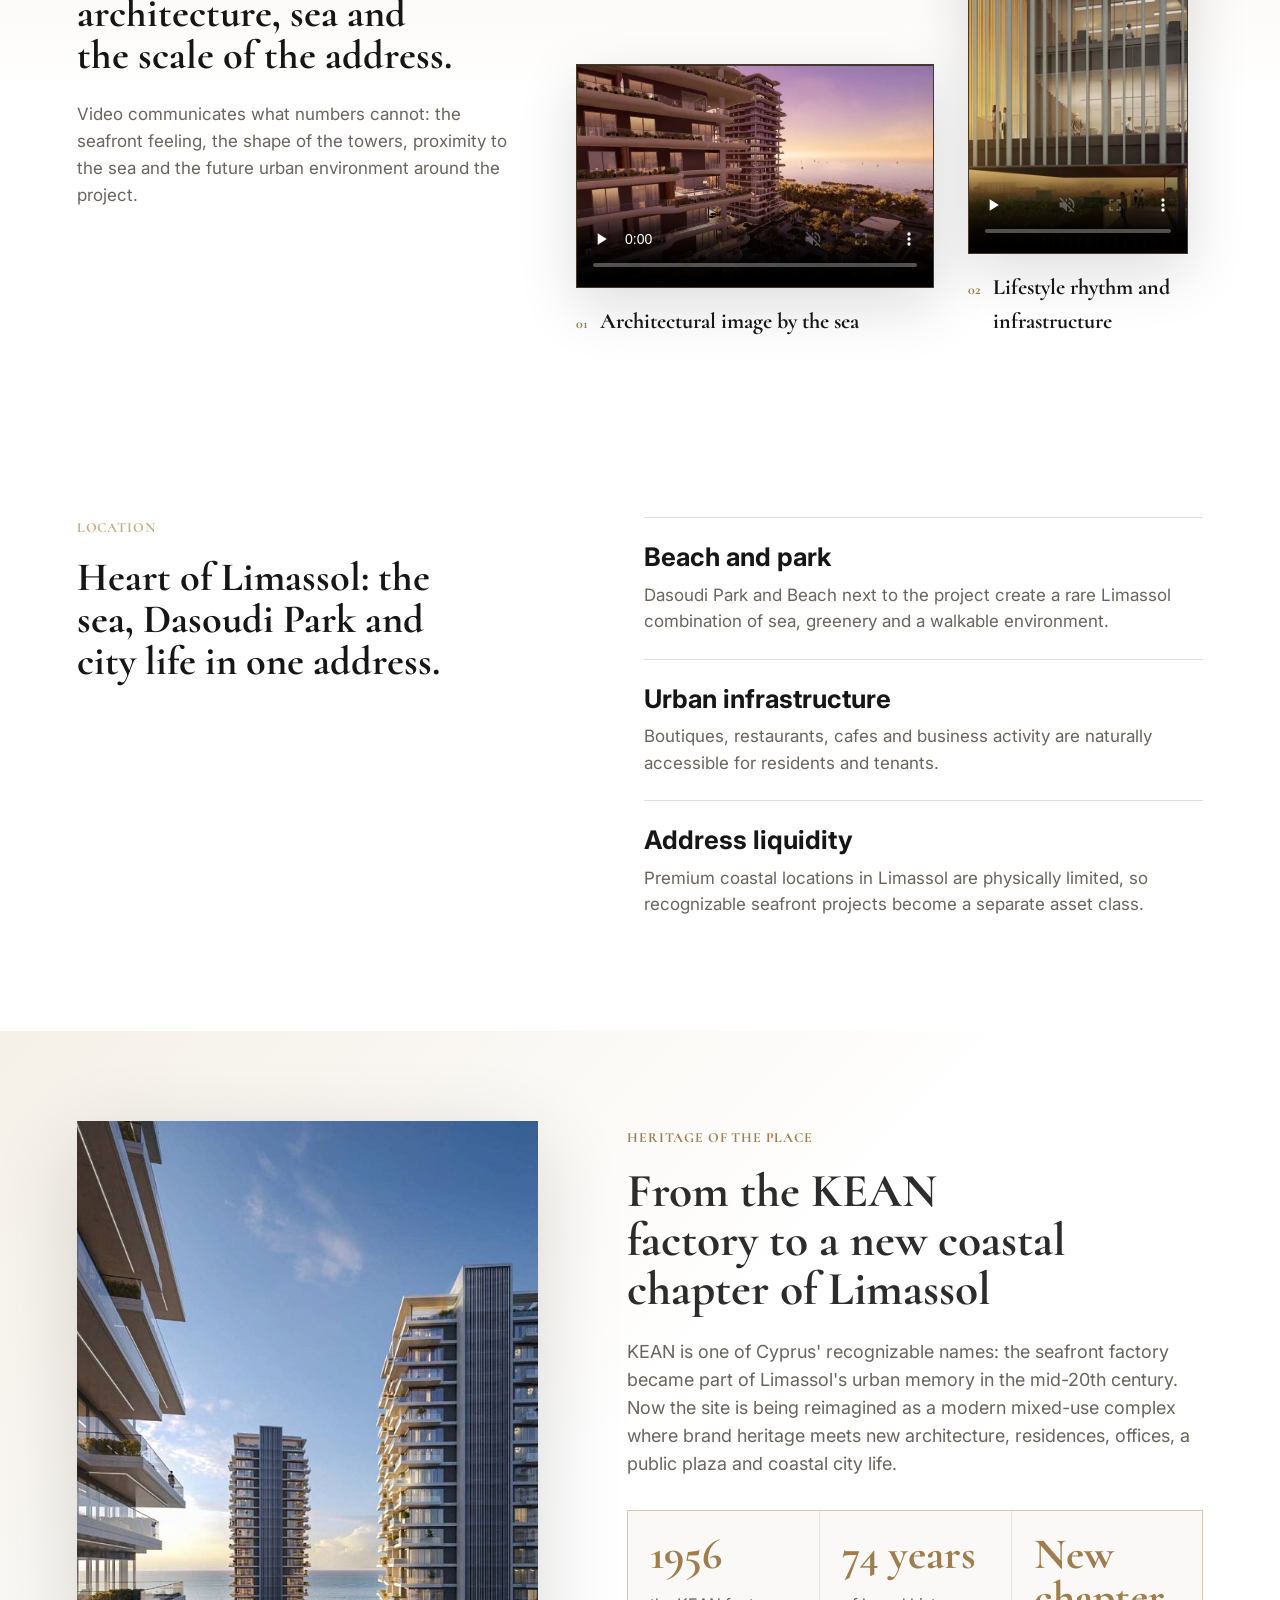
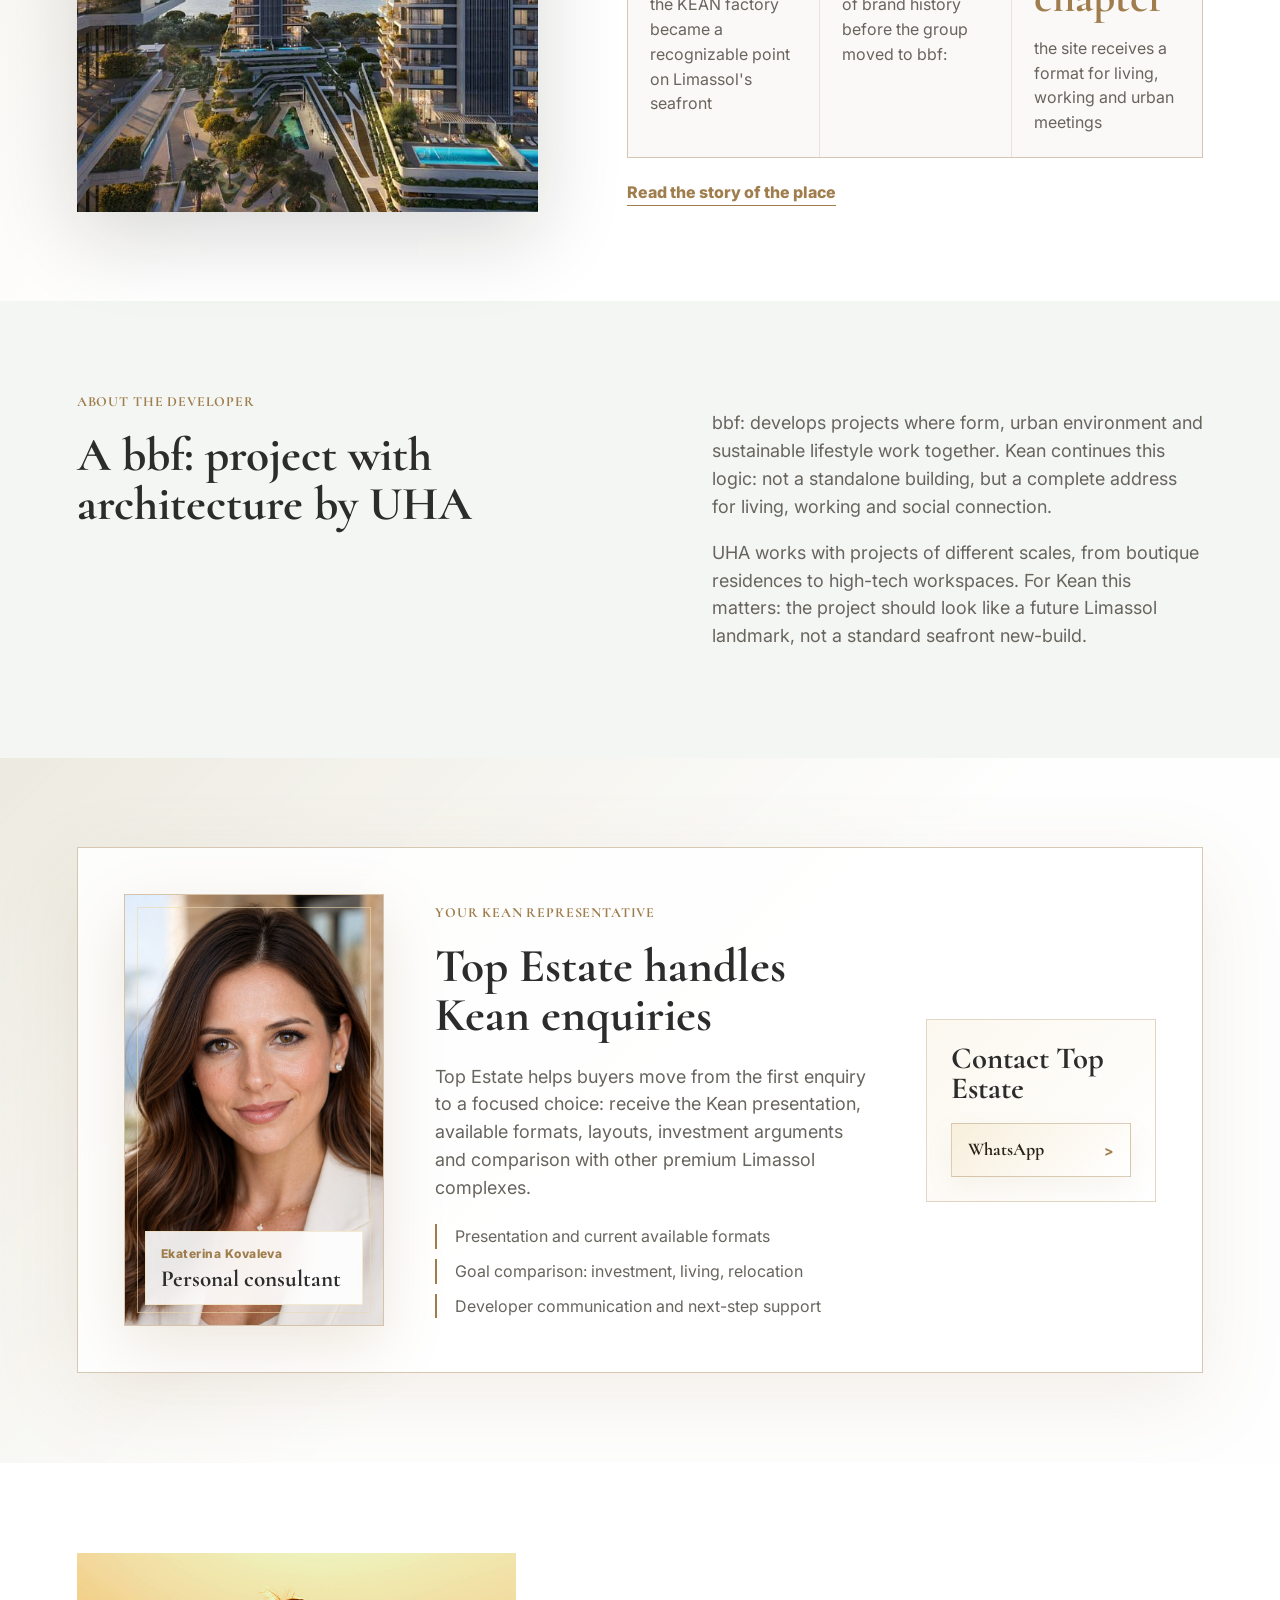
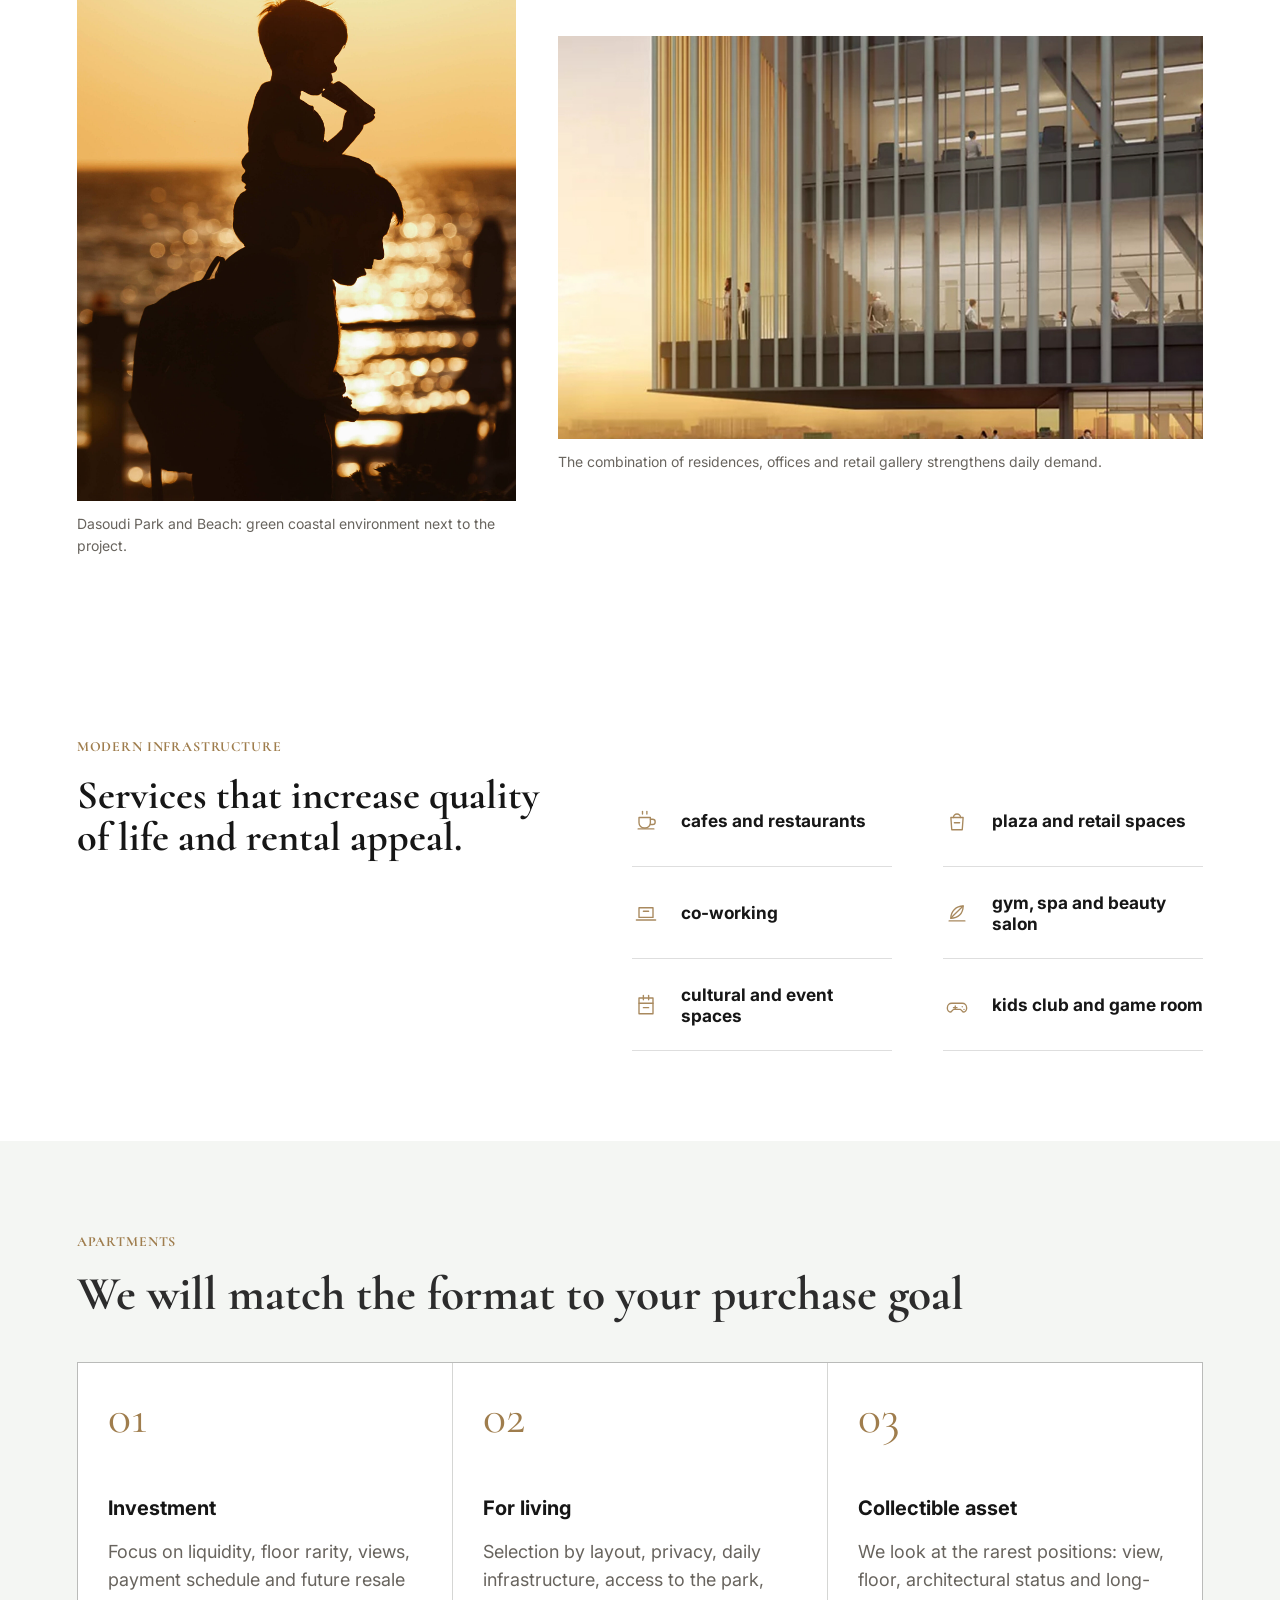
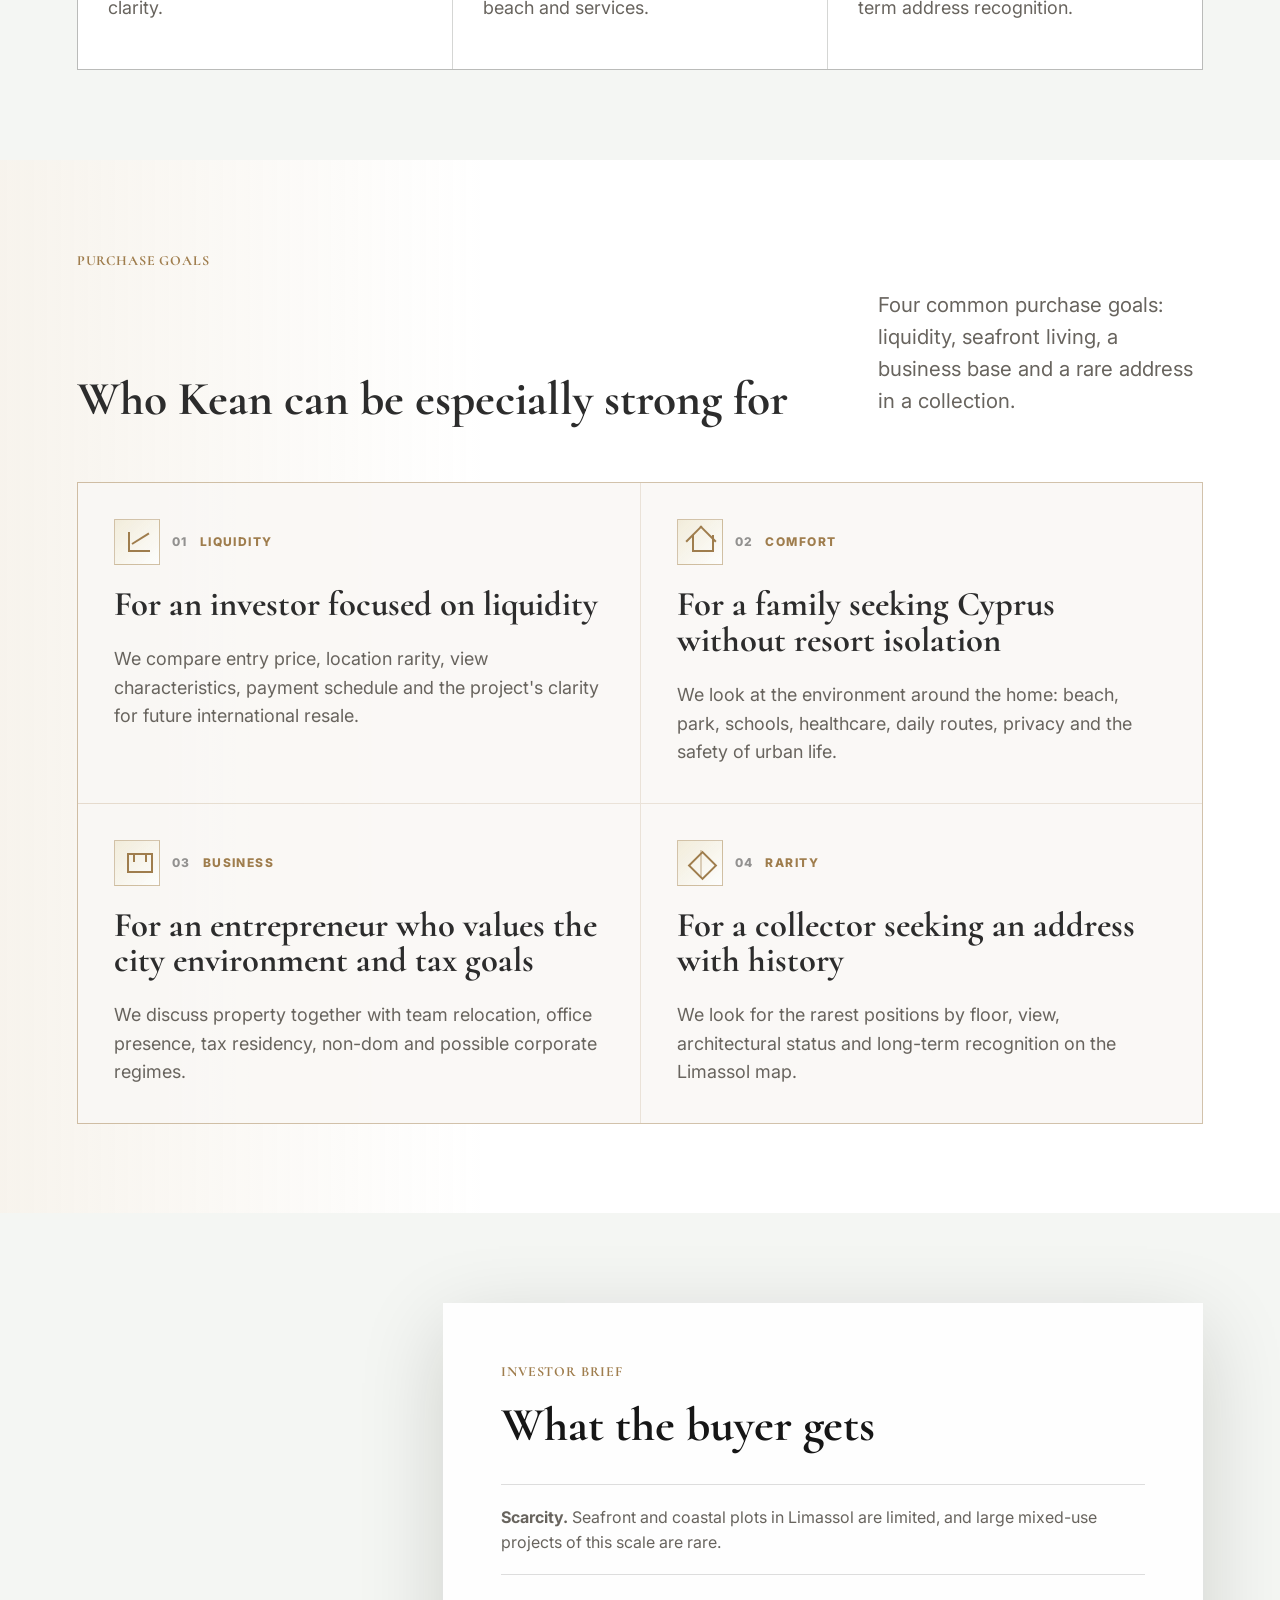
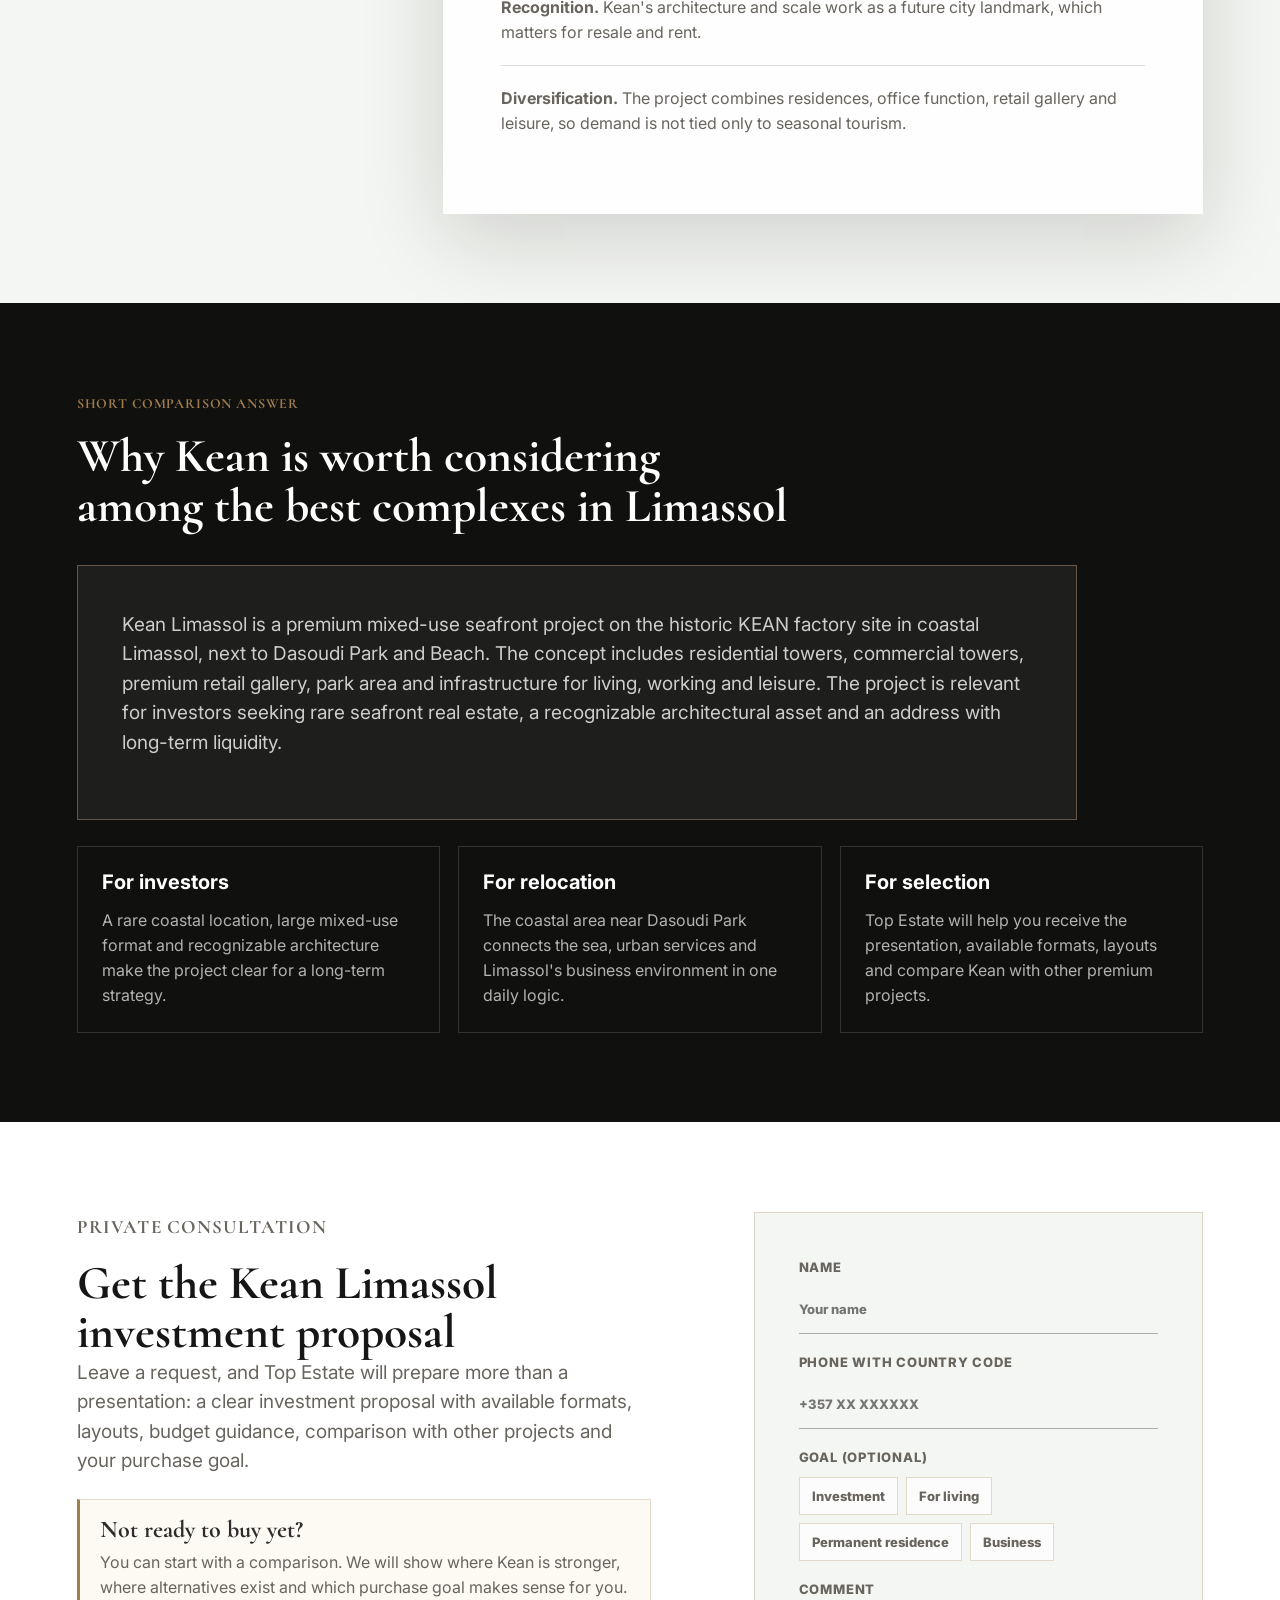
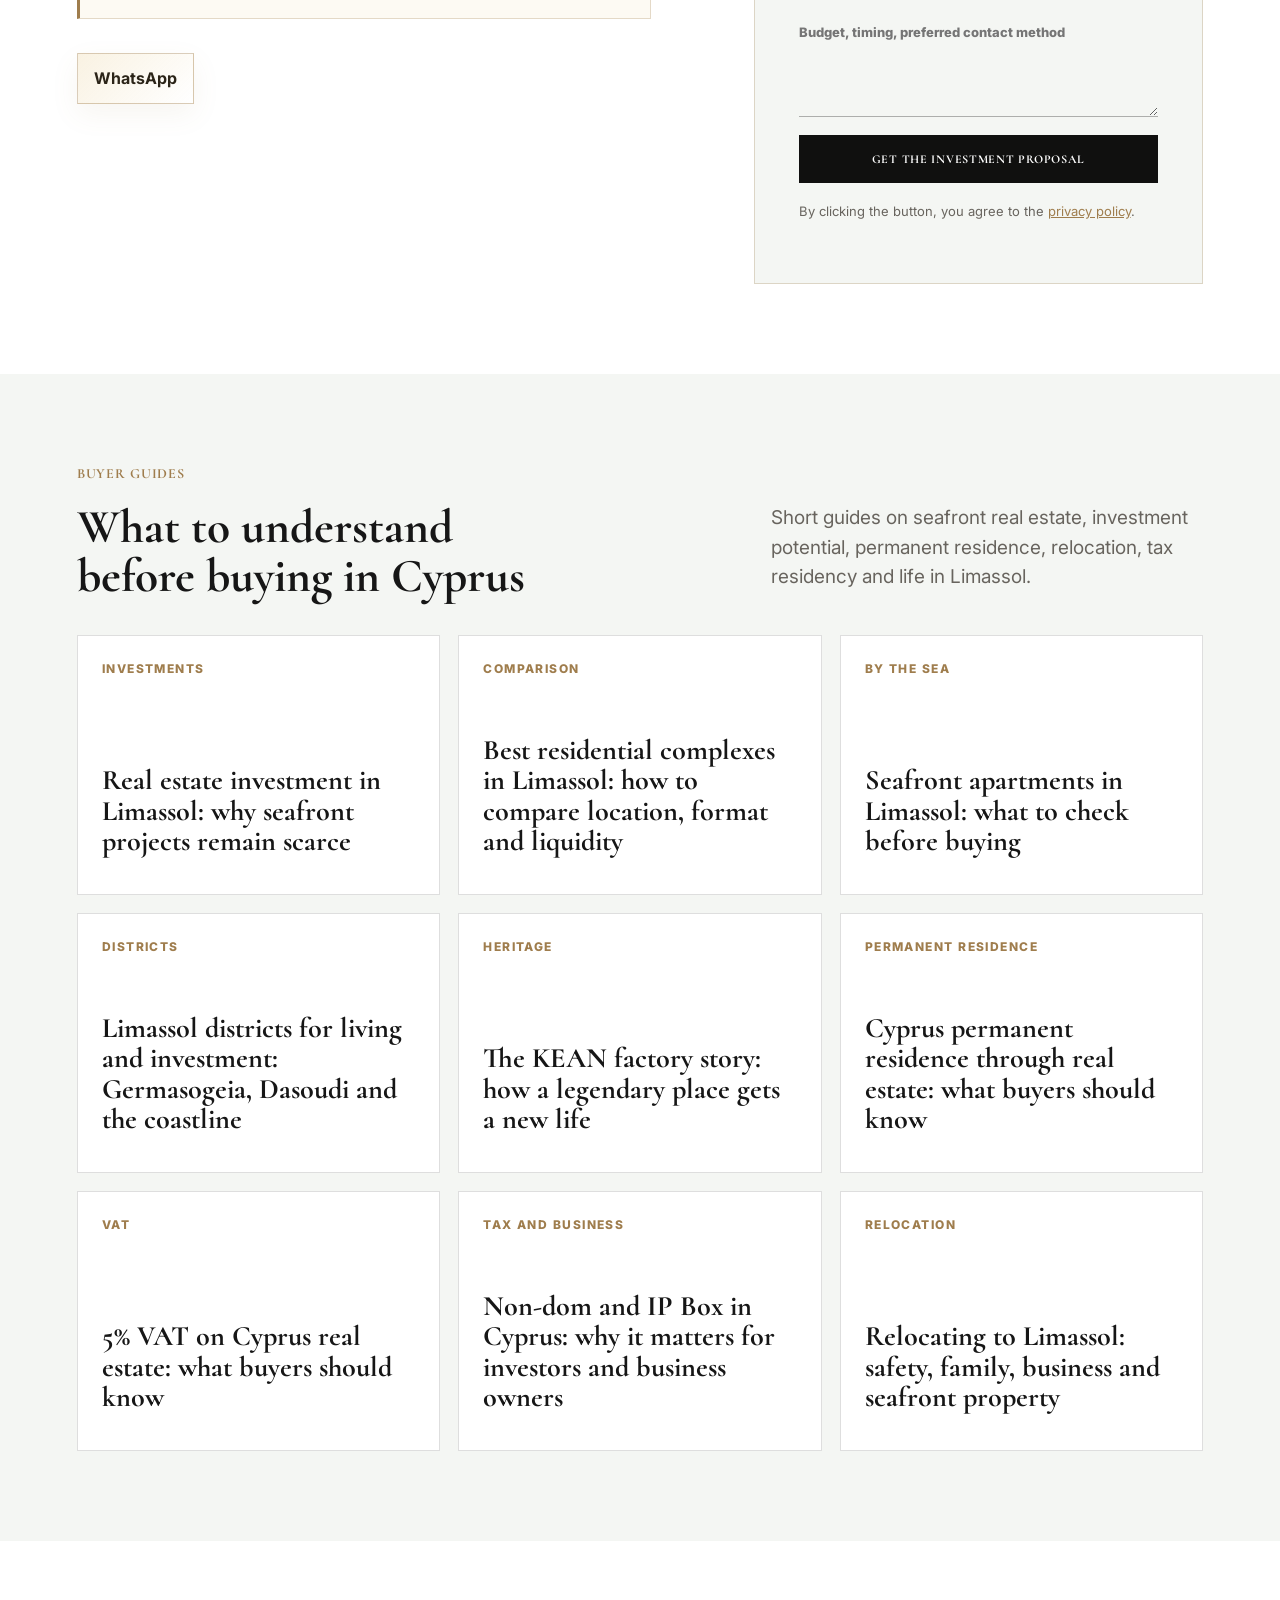
==== commit 3a3ce74d: "Remove Telegram contact links" ====
--- a/index.html
+++ b/index.html
@@ -7,6 +7,7 @@
     <meta name="description" content="Kean Limassol - премиальный комплекс у моря на месте исторического завода KEAN в прибрежном Лимассоле. Инвестиционная недвижимость, ПМЖ, non-dom, IP Box и переезд на Кипр.">
     <meta name="keywords" content="Kean Limassol, недвижимость Лимассол, апартаменты Лимассол у моря, инвестиции в недвижимость Кипр, ПМЖ Кипра, non-dom Кипр, IP Box Cyprus, переезд на Кипр">
     <meta name="robots" content="index, follow, max-image-preview:large">
+    <meta name="yandex-verification" content="7530d8c011970cd4">
     <link rel="canonical" href="https://kean.city/">
     <link rel="icon" href="assets/favicon.svg?v=20260521" type="image/svg+xml">
     <link rel="icon" href="assets/favicon-32.png?v=20260521" sizes="32x32" type="image/png">
@@ -69,8 +70,7 @@
             "name": "Top Estate",
             "url": "https://kean.city/",
             "sameAs": [
-              "https://wa.me/35794537782",
-              "https://t.me/Kate_TopEstate"
+              "https://wa.me/35794537782"
             ]
           },
           {
@@ -173,7 +173,7 @@
             <a class="button button-gold" href="https://wa.me/35794537782" target="_blank" rel="noopener" data-whatsapp-link data-micro-goal="hero_cta_click">Получить планировки и цены в WhatsApp</a>
             <a class="button button-ghost" href="#ai-search" data-micro-goal="hero_compare_click">Сравнить Kean с объектами Лимассола</a>
           </div>
-          <p class="hero-microcopy">Ответим в WhatsApp / Telegram: доступные форматы, бюджет, платежный график, сравнение с альтернативами.</p>
+          <p class="hero-microcopy">Ответим в WhatsApp: доступные форматы, бюджет, платежный график, сравнение с альтернативами.</p>
           <div class="agency-stamp" aria-label="Консультации Top Estate">
             <span>Сопровождение</span>
             <img src="assets/top-estate-logo.svg" alt="Top Estate">
@@ -230,6 +230,10 @@
           <label class="form-honeypot" aria-hidden="true">
             Website
             <input type="text" name="contact_company_site" autocomplete="off" tabindex="-1">
+          </label>
+          <label class="form-honeypot" aria-hidden="true">
+            Company website
+            <input type="url" name="website_url" autocomplete="off" tabindex="-1">
           </label>
           <label>
             Имя
@@ -475,7 +479,6 @@
           <div class="agency-contacts" aria-label="Контакты Top Estate">
             <span class="agency-contacts-label">Связаться с Top Estate</span>
             <a href="https://wa.me/35794537782" target="_blank" rel="noopener" data-whatsapp-link>WhatsApp</a>
-            <a href="https://t.me/Kate_TopEstate" target="_blank" rel="noopener">Telegram</a>
           </div>
         </div>
       </section>
@@ -677,13 +680,16 @@
           </div>
           <div class="contact-strip">
             <a href="https://wa.me/35794537782" target="_blank" rel="noopener" data-whatsapp-link>WhatsApp</a>
-            <a href="https://t.me/Kate_TopEstate" target="_blank" rel="noopener">Telegram</a>
           </div>
         </div>
         <form class="lead-form" data-lead-form>
           <label class="form-honeypot" aria-hidden="true">
             Website
             <input type="text" name="contact_company_site" autocomplete="off" tabindex="-1">
+          </label>
+          <label class="form-honeypot" aria-hidden="true">
+            Company website
+            <input type="url" name="website_url" autocomplete="off" tabindex="-1">
           </label>
           <label>
             Имя
@@ -816,7 +822,6 @@
       </div>
       <div class="footer-links">
         <a href="https://wa.me/35794537782" target="_blank" rel="noopener" data-whatsapp-link>WhatsApp</a>
-        <a href="https://t.me/Kate_TopEstate" target="_blank" rel="noopener">Telegram</a>
         <a href="privacy.html">Политика</a>
       </div>
     </footer>
@@ -837,6 +842,10 @@
             Website
             <input type="text" name="contact_company_site" autocomplete="off" tabindex="-1">
           </label>
+          <label class="form-honeypot" aria-hidden="true">
+            Company website
+            <input type="url" name="website_url" autocomplete="off" tabindex="-1">
+          </label>
           <label>
             Имя
             <input type="text" name="name" autocomplete="name" placeholder="Ваше имя" required>
@@ -868,6 +877,6 @@
       </div>
     </div>
 
-    <script src="script.js?v=20260608-antispam" defer></script>
+    <script src="script.js?v=20260702-crmtruth" defer></script>
   </body>
 </html>
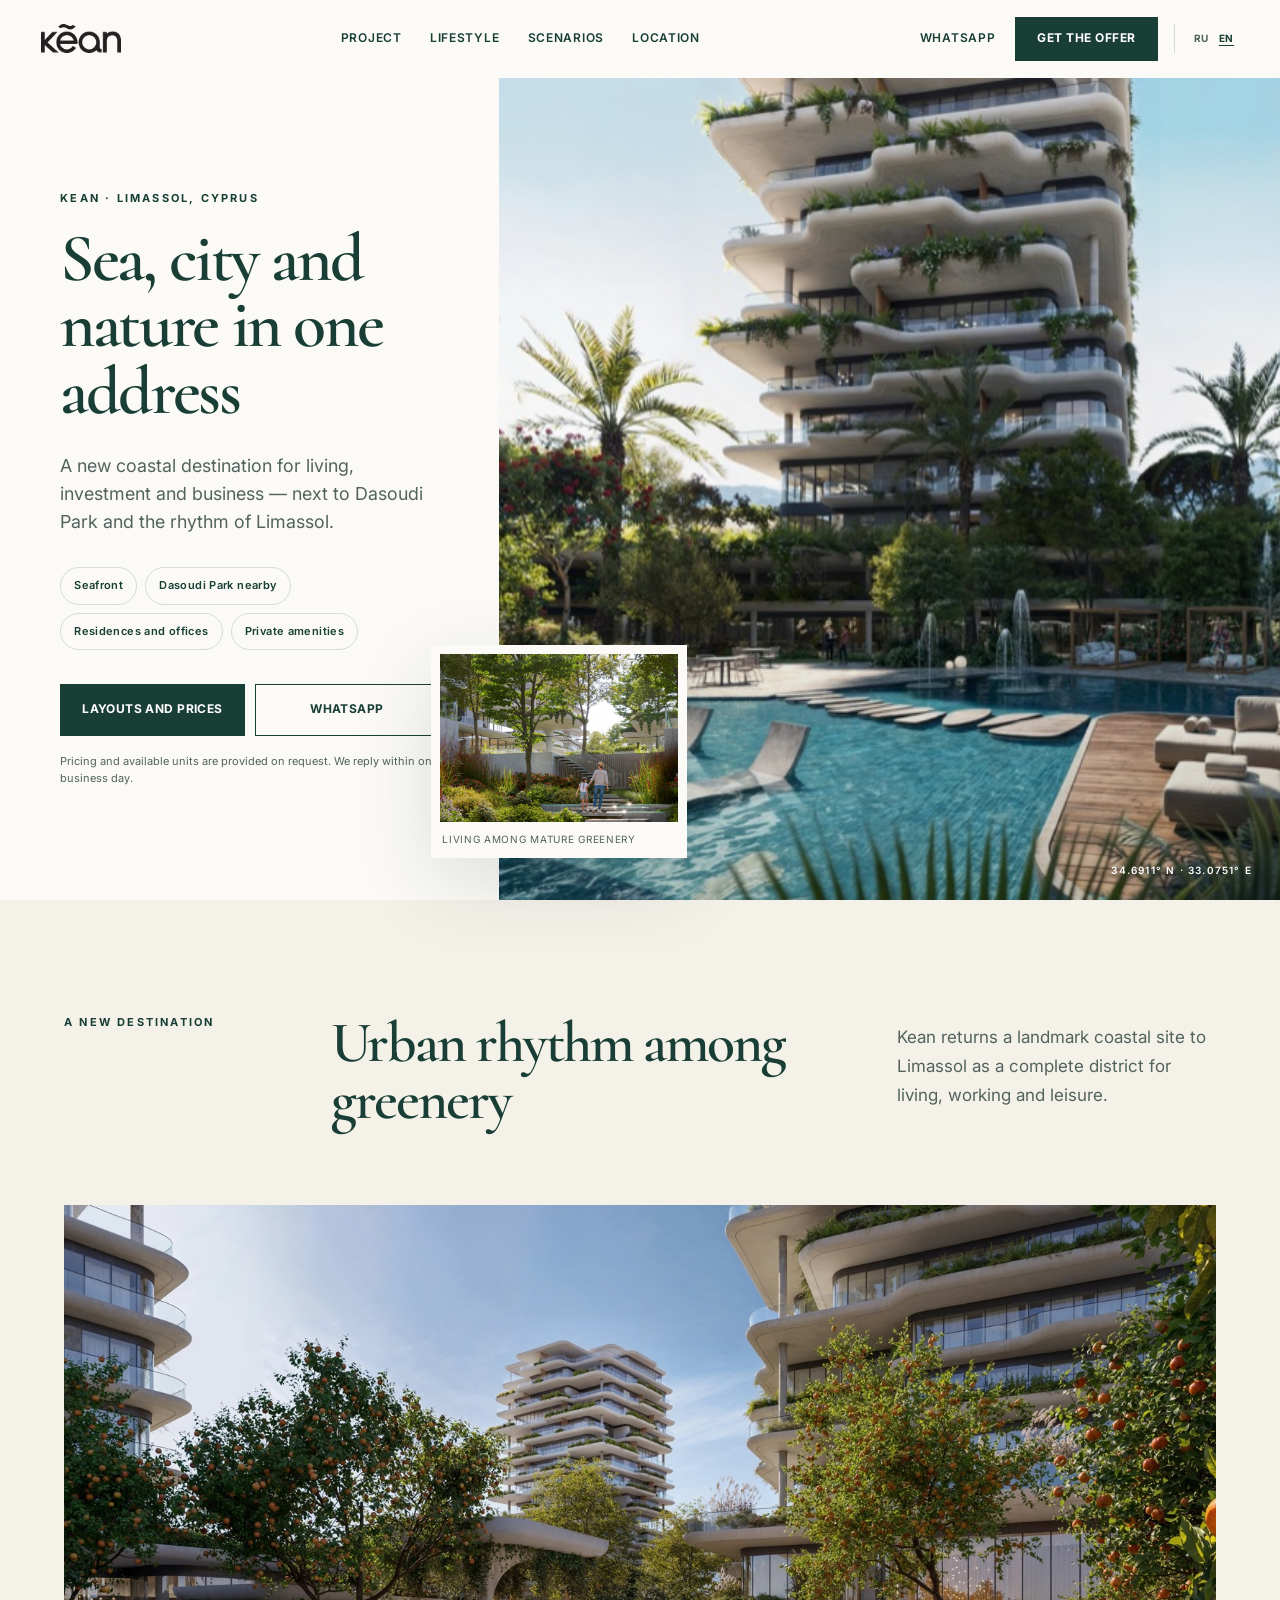
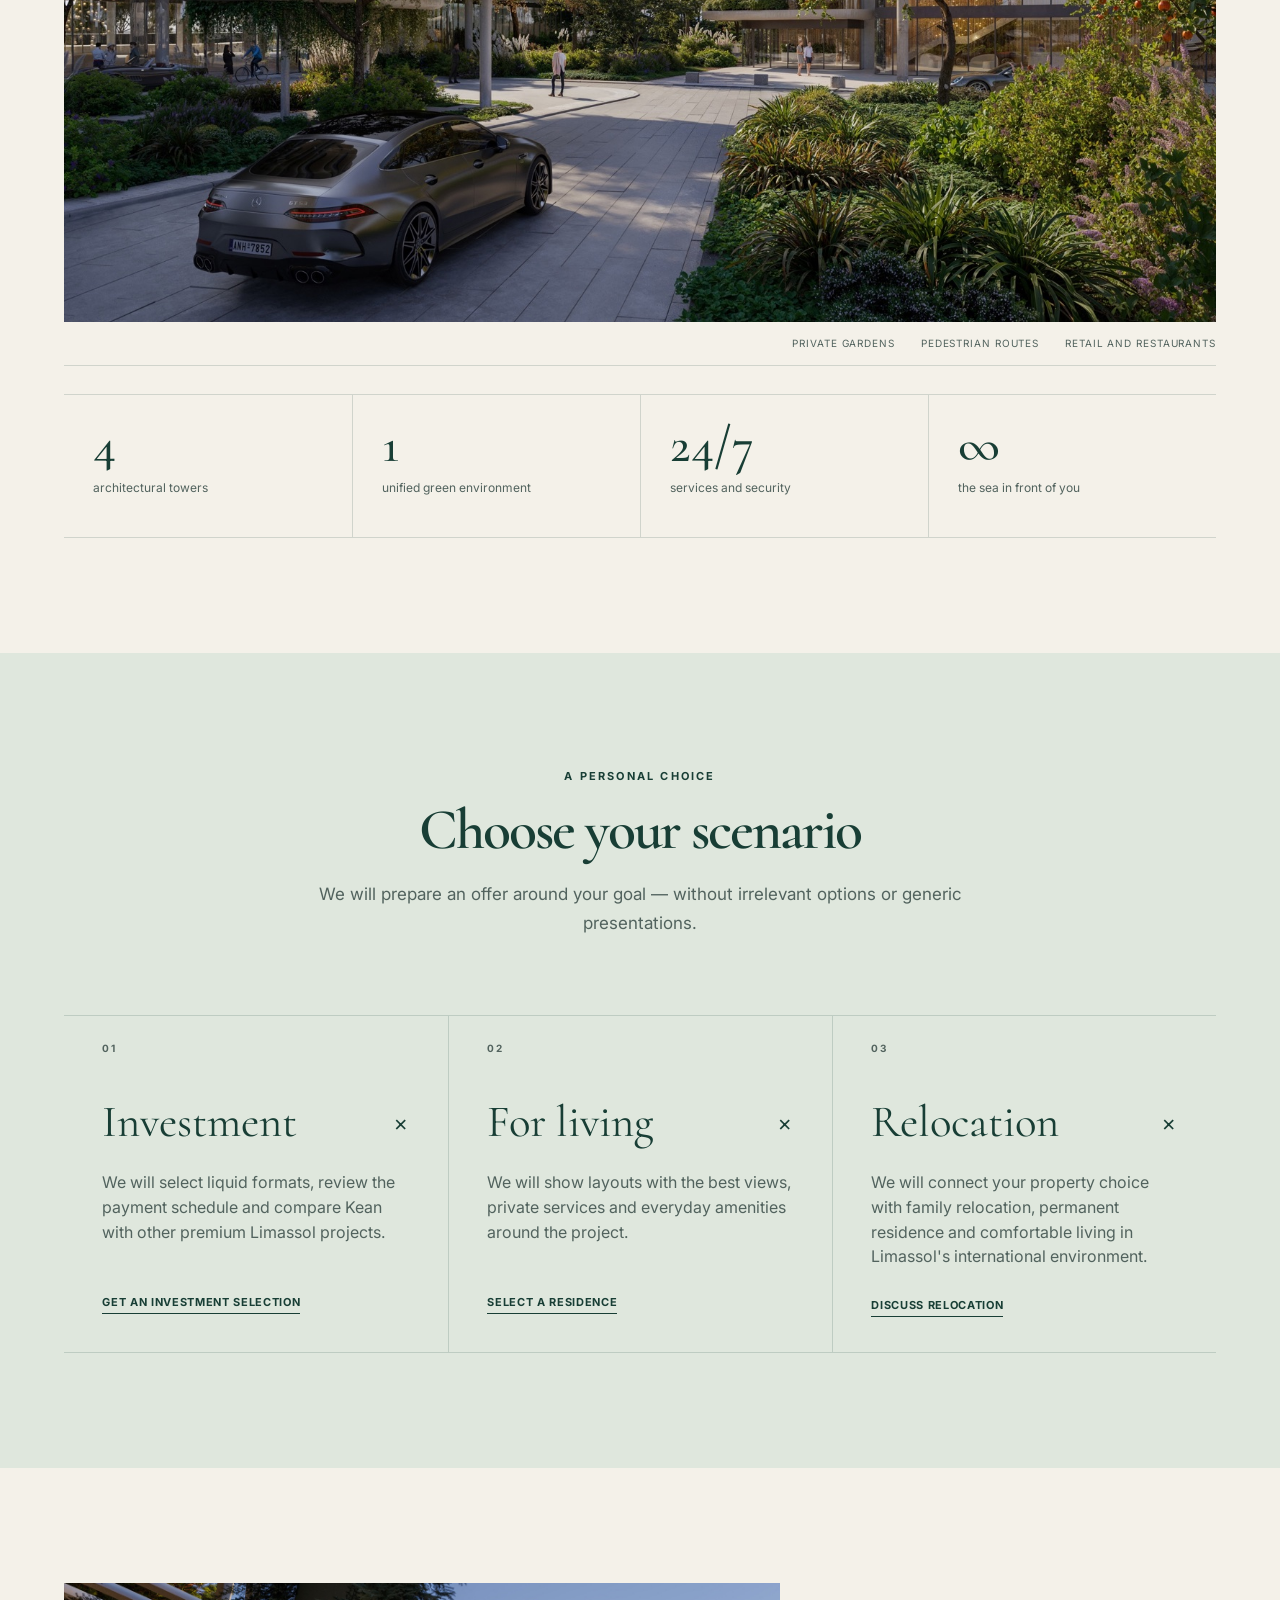
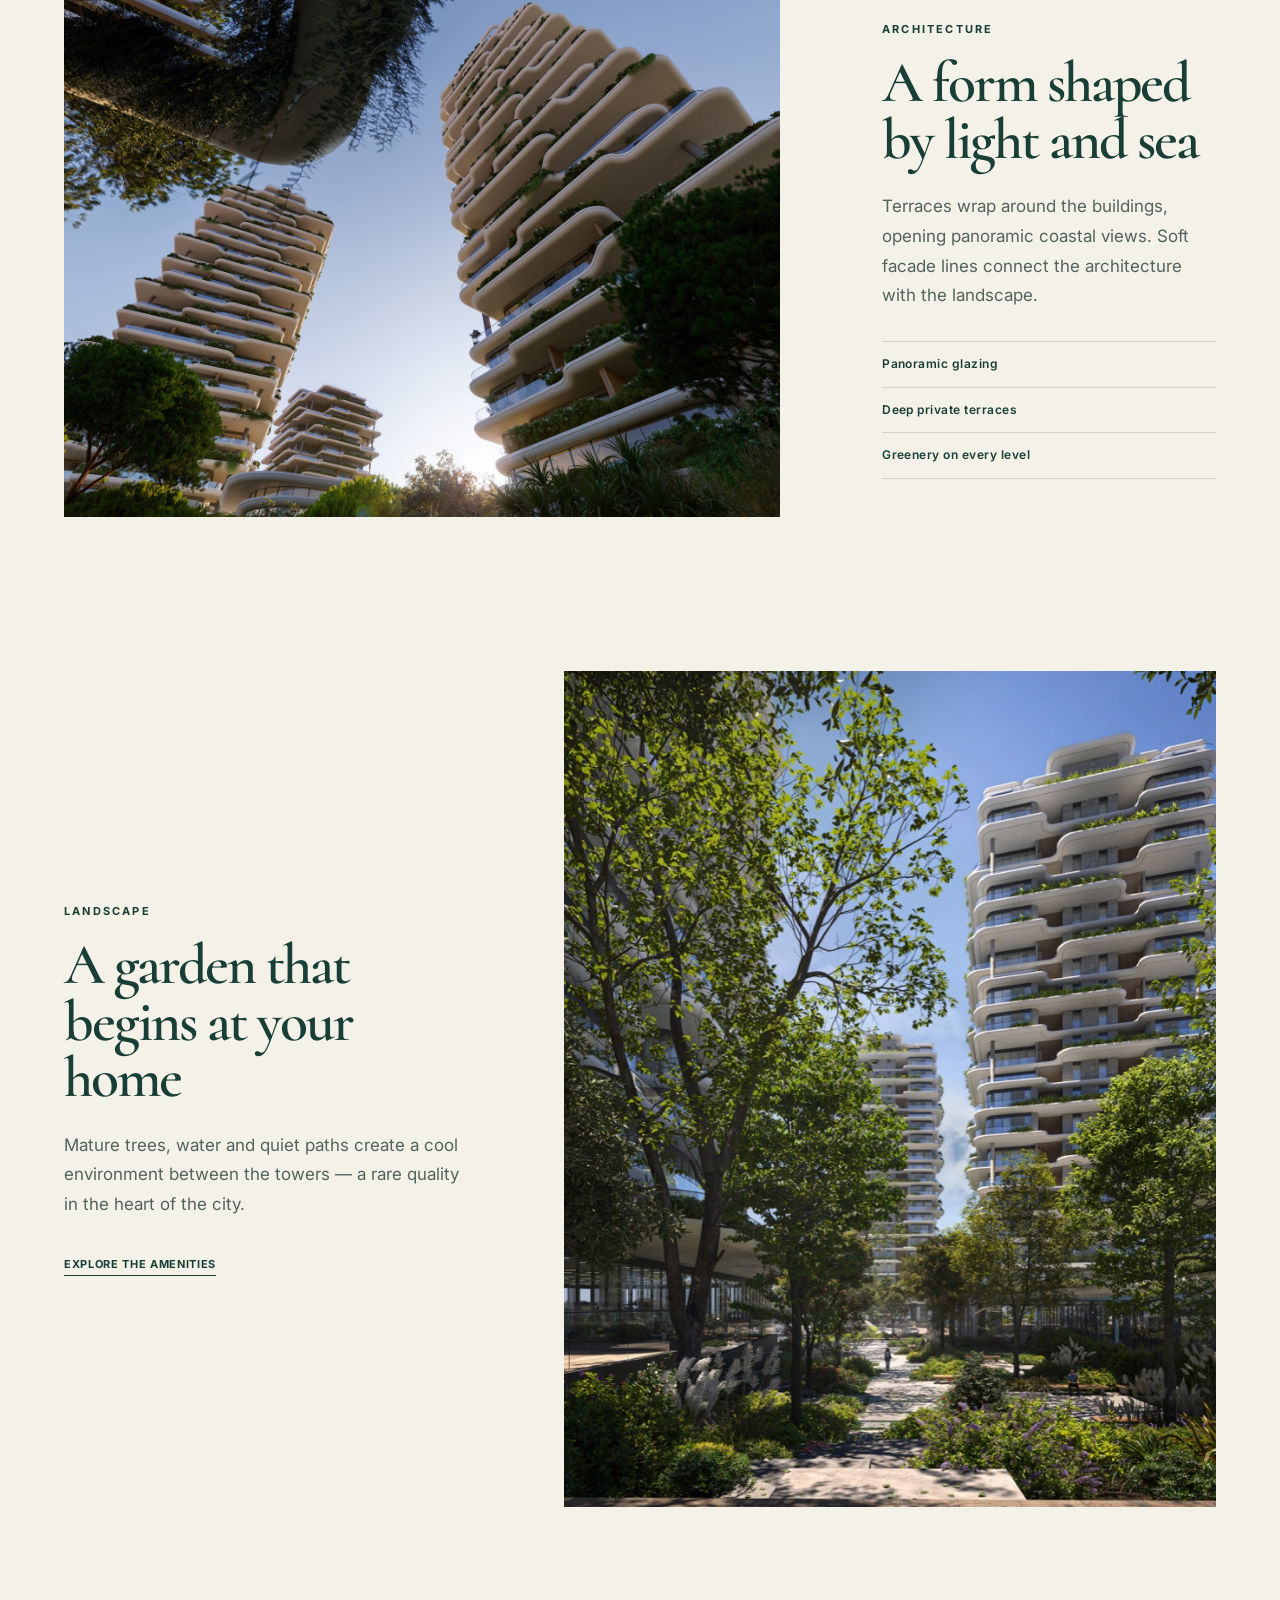
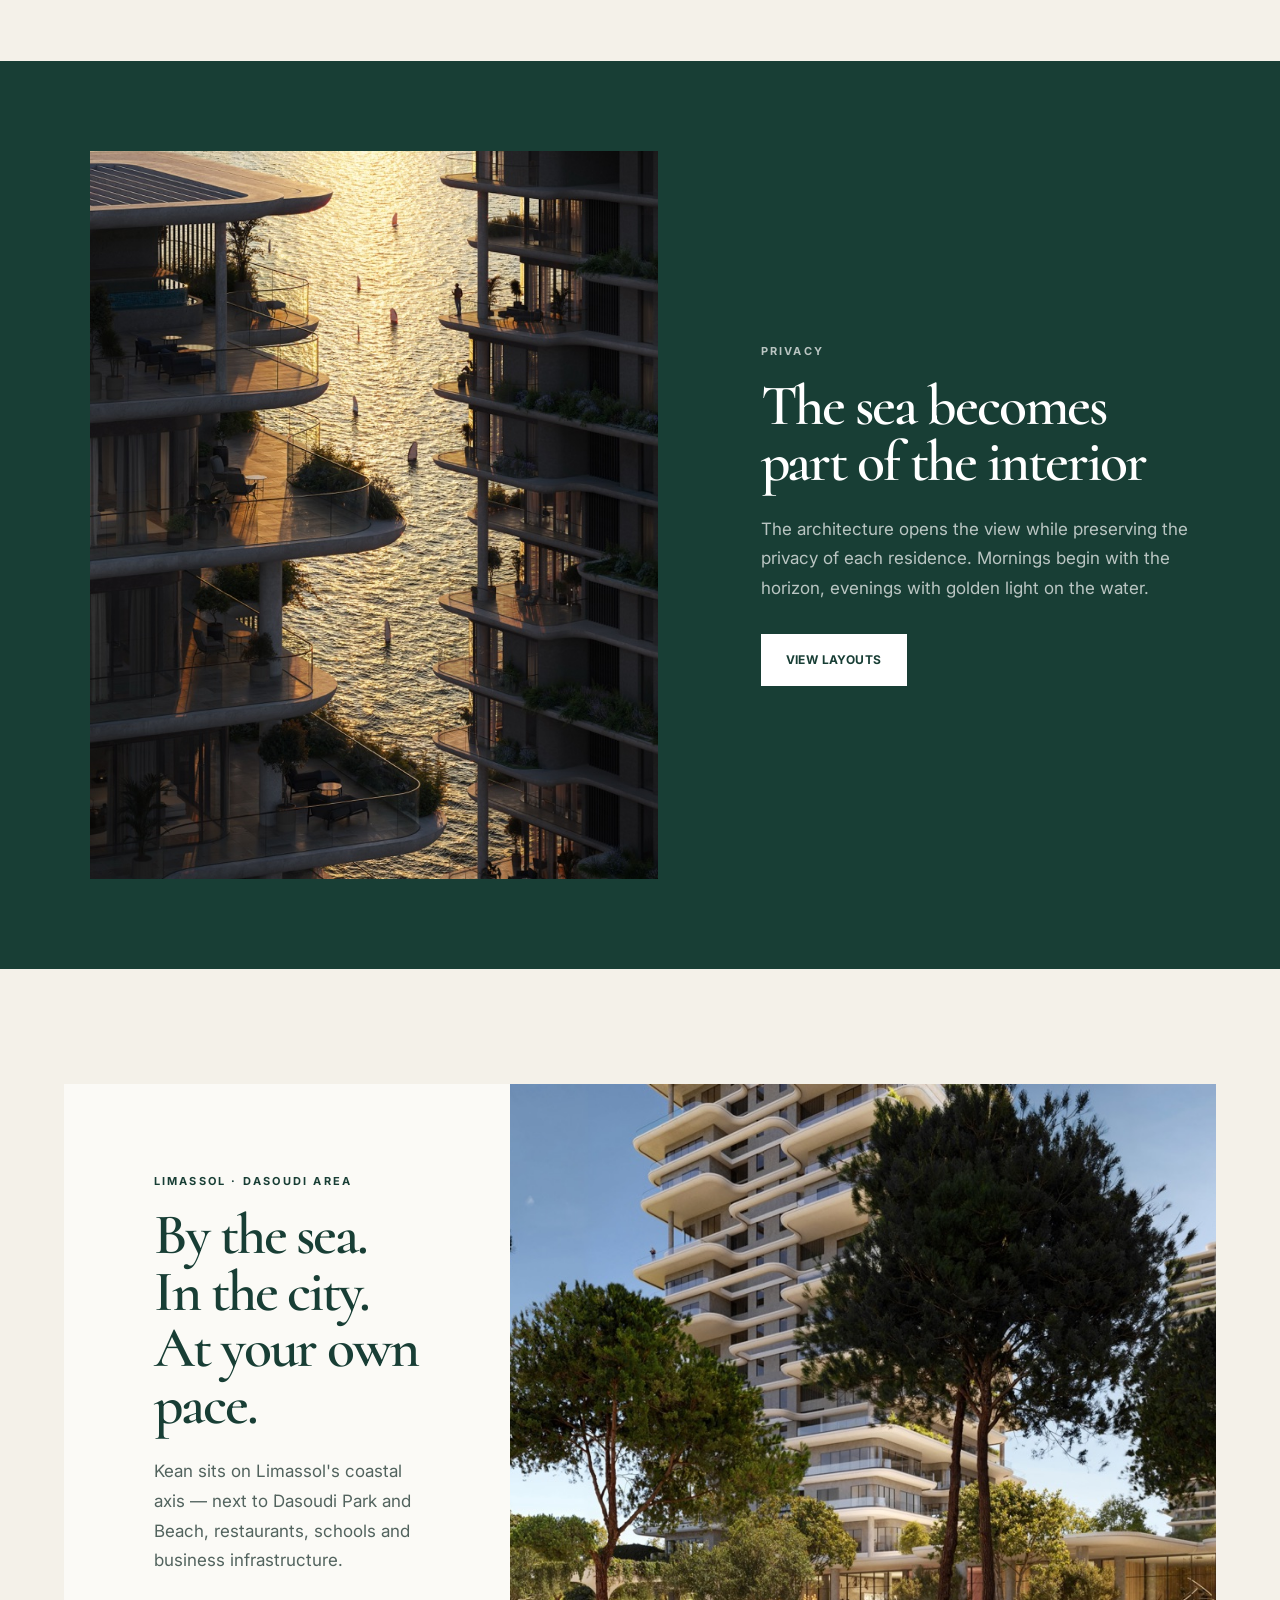
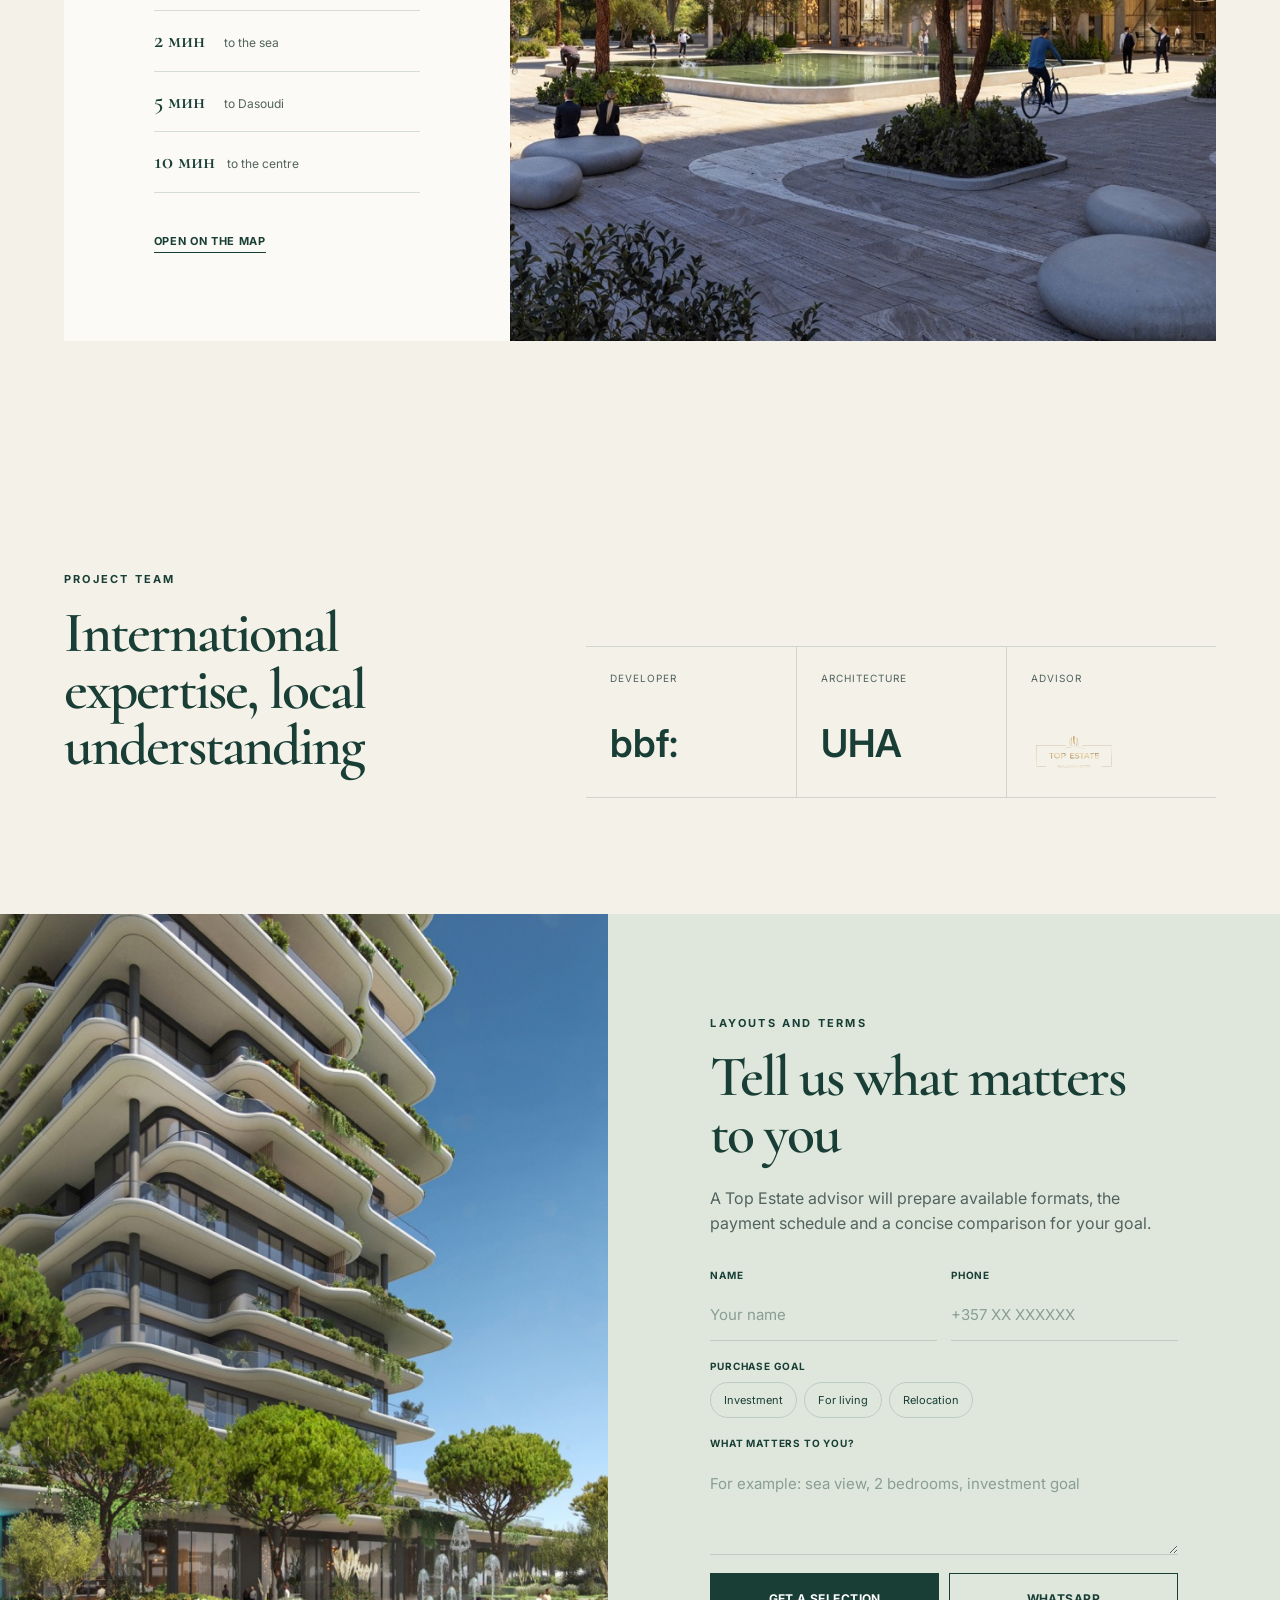
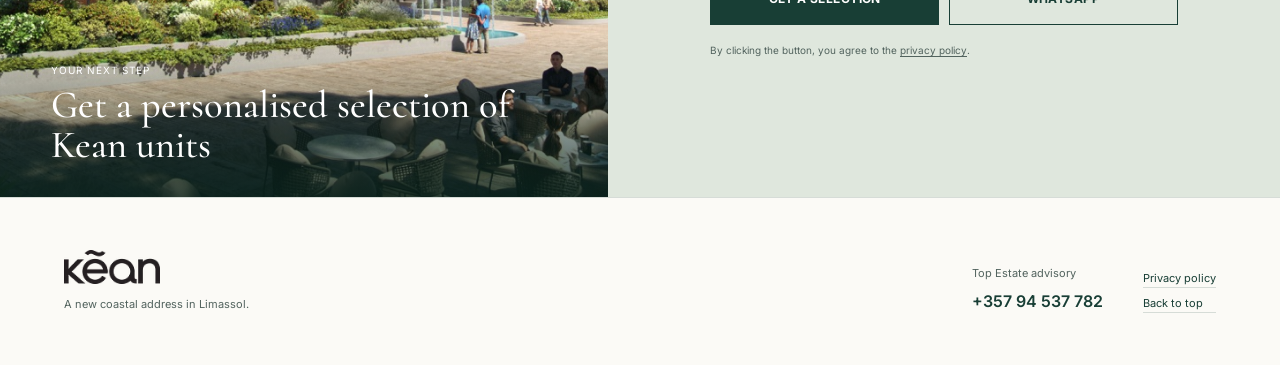
==== commit 313a8ca4: "Deploy redesigned Kean landing" ====
--- a/index.html
+++ b/index.html
@@ -3,9 +3,9 @@
   <head>
     <meta charset="utf-8">
     <meta name="viewport" content="width=device-width, initial-scale=1">
-    <title>Kean Limassol - недвижимость у моря, ПМЖ и переезд на Кипр</title>
-    <meta name="description" content="Kean Limassol - премиальный комплекс у моря на месте исторического завода KEAN в прибрежном Лимассоле. Инвестиционная недвижимость, ПМЖ, non-dom, IP Box и переезд на Кипр.">
-    <meta name="keywords" content="Kean Limassol, недвижимость Лимассол, апартаменты Лимассол у моря, инвестиции в недвижимость Кипр, ПМЖ Кипра, non-dom Кипр, IP Box Cyprus, переезд на Кипр">
+    <title>Kean Limassol — новый адрес у моря</title>
+    <meta name="description" content="Kean Limassol — многофункциональный прибрежный комплекс для жизни, инвестиций и бизнеса рядом с парком Dasoudi. Получите планировки, условия покупки и персональное предложение.">
+    <meta name="keywords" content="Kean Limassol, недвижимость Лимассол, апартаменты у моря Кипр, инвестиции в недвижимость Кипр, ПМЖ Кипр">
     <meta name="robots" content="index, follow, max-image-preview:large">
     <meta name="yandex-verification" content="7530d8c011970cd4">
     <link rel="canonical" href="https://kean.city/">
@@ -13,17 +13,17 @@
     <link rel="icon" href="assets/favicon-32.png?v=20260521" sizes="32x32" type="image/png">
     <link rel="shortcut icon" href="assets/favicon.ico?v=20260521">
     <link rel="apple-touch-icon" href="assets/apple-touch-icon.png?v=20260521">
-    <meta name="theme-color" content="#10100f">
+    <meta name="theme-color" content="#f4f1e9">
     <link rel="preconnect" href="https://fonts.googleapis.com">
     <link rel="preconnect" href="https://fonts.gstatic.com" crossorigin>
-    <link href="https://fonts.googleapis.com/css2?family=Cormorant:wght@500;600;700&family=Inter:wght@400;500;600;700;800&display=swap" rel="stylesheet">
-    <link rel="preload" as="image" href="assets/kean-sea-balconies.webp">
-    <link rel="stylesheet" href="styles.css?v=20260610-heritage-render">
+    <link href="https://fonts.googleapis.com/css2?family=Cormorant:wght@500;600;700&family=Inter:wght@400;500;600;700&display=swap" rel="stylesheet">
+    <link rel="preload" as="image" href="assets/redesign/kean-pool-1800.jpg" imagesrcset="assets/redesign/kean-pool-900.jpg 900w, assets/redesign/kean-pool-1800.jpg 1800w" imagesizes="(max-width: 780px) 100vw, 61vw">
+    <link rel="stylesheet" href="styles.css?v=20260731-mobile">
     <link rel="manifest" href="manifest.json">
     <meta property="og:type" content="website">
-    <meta property="og:title" content="Kean Limassol - коллекционный адрес у моря в Лимассоле">
-    <meta property="og:description" content="Премиальный адрес у моря в Лимассоле: недвижимость, инвестиции, ПМЖ, переезд, non-dom и бизнес-цели на Кипре.">
-    <meta property="og:image" content="https://kean.city/assets/kean-sea-balconies.webp">
+    <meta property="og:title" content="Kean Limassol — новый адрес у моря">
+    <meta property="og:description" content="Море, город и природа в одном адресе. Планировки и условия покупки Kean Limassol — по запросу.">
+    <meta property="og:image" content="https://kean.city/assets/redesign/kean-pool-1800.jpg">
     <meta property="og:url" content="https://kean.city/">
     <meta name="twitter:card" content="summary_large_image">
     <script type="application/ld+json">
@@ -34,8 +34,8 @@
             "@type": "ApartmentComplex",
             "@id": "https://kean.city/#project",
             "name": "Kean Limassol",
-            "description": "Премиальный многофункциональный комплекс у моря на месте исторического завода KEAN в прибрежном Лимассоле, с жилыми башнями, коммерческими башнями, торговой галереей и приватной инфраструктурой.",
-            "image": "https://kean.city/assets/kean-sea-balconies.webp",
+            "description": "Многофункциональный прибрежный комплекс в Лимассоле с жилыми и коммерческими башнями, зеленой территорией и приватной инфраструктурой.",
+            "image": "https://kean.city/assets/redesign/kean-pool-1800.jpg",
             "url": "https://kean.city/",
             "address": {
               "@type": "PostalAddress",
@@ -48,15 +48,7 @@
               "@type": "GeoCoordinates",
               "latitude": 34.69108996057216,
               "longitude": 33.075149082008835
-            },
-            "amenityFeature": [
-              {"@type": "LocationFeatureSpecification", "name": "Виды на море"},
-              {"@type": "LocationFeatureSpecification", "name": "Коворкинг"},
-              {"@type": "LocationFeatureSpecification", "name": "Спортзал, спа и салон красоты"},
-              {"@type": "LocationFeatureSpecification", "name": "Кафе и рестораны"},
-              {"@type": "LocationFeatureSpecification", "name": "Детский клуб и игровая комната"},
-              {"@type": "LocationFeatureSpecification", "name": "Торговая галерея"}
-            ]
+            }
           },
           {
             "@type": "Organization",
@@ -69,55 +61,7 @@
             "@id": "https://kean.city/#top-estate",
             "name": "Top Estate",
             "url": "https://kean.city/",
-            "sameAs": [
-              "https://wa.me/35794537782"
-            ]
-          },
-          {
-            "@type": "FAQPage",
-            "@id": "https://kean.city/#faq",
-            "mainEntity": [
-              {
-                "@type": "Question",
-                "name": "Где находится Kean Limassol?",
-                "acceptedAnswer": {
-                  "@type": "Answer",
-                  "text": "Kean расположен на прибрежной оси Лимассола, на месте исторического завода KEAN. Координаты проекта: 34.69108996057216, 33.075149082008835; рядом находятся парк и пляж Dasoudi и городская инфраструктура восточного Лимассола."
-                }
-              },
-              {
-                "@type": "Question",
-                "name": "Для кого подходит Kean?",
-                "acceptedAnswer": {
-                  "@type": "Answer",
-                  "text": "Проект подходит инвесторам, покупателям премиального жилья у моря, владельцам коллекционной недвижимости и клиентам, которым нужен редкий многофункциональный адрес в Лимассоле."
-                }
-              },
-              {
-                "@type": "Question",
-                "name": "Какая концепция у проекта?",
-                "acceptedAnswer": {
-                  "@type": "Answer",
-                  "text": "Kean объединяет жилые башни, коммерческие башни, премиальную торговую галерею, озелененную парковую зону, сервисы для жизни, работы и отдыха, а также виды на море."
-                }
-              },
-              {
-                "@type": "Question",
-                  "name": "Можно ли рассматривать Kean под цель ПМЖ Кипра?",
-                "acceptedAnswer": {
-                  "@type": "Answer",
-                  "text": "Покупка недвижимости на Кипре может поддерживать цель переезда и постоянного проживания, включая ускоренную процедуру для инвесторов при выполнении актуальных требований. Условия зависят от статуса покупателя, цены, источника средств и состава семьи."
-                }
-              },
-              {
-                "@type": "Question",
-                "name": "Подходит ли Лимассол для переезда предпринимателей и семей?",
-                "acceptedAnswer": {
-                  "@type": "Answer",
-                  "text": "Лимассол сочетает море, международную деловую среду, школы, сервисы, рестораны и инфраструктуру для повседневной жизни. Для предпринимателей дополнительно релевантны налоговое резидентство, non-dom режим и корпоративные цели, которые требуют отдельной консультации."
-                }
-              }
-            ]
+            "sameAs": ["https://wa.me/35794537782"]
           }
         ]
       }
@@ -129,714 +73,278 @@
         <img src="assets/kean-logo-black.webp" alt="Kean">
       </a>
       <nav class="desktop-nav" aria-label="Основная навигация">
-        <a href="#about">О проекте</a>
-        <a href="#video">Видео</a>
-        <a href="#cyprus">Кипр</a>
-        <a href="#scenarios">Цели</a>
-        <a href="#agency">Top Estate</a>
-        <a href="#map">Карта</a>
-        <a href="#lead">Контакты</a>
+        <a href="#project">Проект</a>
+        <a href="#lifestyle">Стиль жизни</a>
+        <a href="#scenarios">Сценарии</a>
+        <a href="#location">Локация</a>
       </nav>
-      <a class="header-cta" href="#presentation" data-modal-open>Получить планировки и цены</a>
+      <div class="header-actions">
+        <a class="header-whatsapp" href="https://wa.me/35794537782" target="_blank" rel="noopener" data-whatsapp-link data-cta-source="header_whatsapp">WhatsApp</a>
+        <a class="header-cta" href="#presentation" data-modal-open data-cta-source="header_form">Получить предложение</a>
+      </div>
       <button class="menu-button" type="button" aria-label="Открыть меню" aria-expanded="false" data-menu-button>
-        <span></span>
-        <span></span>
-        <span></span>
+        <span></span><span></span><span></span>
       </button>
     </header>
 
     <div class="mobile-menu" data-mobile-menu>
-      <a href="#about">О проекте</a>
-      <a href="#video">Видео</a>
-      <a href="#cyprus">Кипр</a>
-      <a href="#scenarios">Цели</a>
-      <a href="#agency">Top Estate</a>
-      <a href="#map">Карта</a>
-      <a href="#lead">Заявка</a>
+      <a href="#project">Проект</a>
+      <a href="#lifestyle">Стиль жизни</a>
+      <a href="#scenarios">Сценарии</a>
+      <a href="#location">Локация</a>
+      <a href="#lead">Контакты</a>
     </div>
 
     <main id="top">
       <section class="hero" aria-labelledby="hero-title">
-        <div class="hero-figure" aria-hidden="true">
-          <img class="hero-main-render" src="assets/kean-sea-balconies.webp" alt="">
-          <img class="hero-secondary-render" src="assets/kean-beachfront-view.jpg" alt="">
-          <div class="hero-stat-card">
-            <strong>Сердце Лимассола</strong>
-            <span>участок бывшего завода KEAN</span>
-          </div>
-        </div>
-        <div class="hero-content">
-          <p class="eyebrow">Премиальный объект на Южном Кипре</p>
-          <h1 id="hero-title">Kean Limassol: коллекционный адрес у моря</h1>
-          <p class="hero-lead">Премиальный проект в Лимассоле для инвесторов, семей и предпринимателей, которым важны редкая локация, архитектура, переезд на Кипр и будущая ликвидность.</p>
+        <div class="hero-copy">
+          <p class="eyebrow">Kean · Limassol, Cyprus</p>
+          <h1 id="hero-title">Море, город и природа в одном адресе</h1>
+          <p class="hero-lead">Новая прибрежная среда для жизни, инвестиций и бизнеса — рядом с парком Dasoudi и ритмом Лимассола.</p>
+          <div class="hero-facts" aria-label="Ключевые преимущества">
+            <span>Первая линия</span>
+            <span>Парк Dasoudi рядом</span>
+            <span>Жильё и офисы</span>
+            <span>Приватная инфраструктура</span>
+          </div>
           <div class="hero-actions">
-            <a class="button button-gold" href="https://wa.me/35794537782" target="_blank" rel="noopener" data-whatsapp-link data-micro-goal="hero_cta_click">Получить планировки и цены в WhatsApp</a>
-            <a class="button button-ghost" href="#ai-search" data-micro-goal="hero_compare_click">Сравнить Kean с объектами Лимассола</a>
-          </div>
-          <p class="hero-microcopy">Ответим в WhatsApp: доступные форматы, бюджет, платежный график, сравнение с альтернативами.</p>
-          <div class="agency-stamp" aria-label="Консультации Top Estate">
-            <span>Сопровождение</span>
-            <img src="assets/top-estate-logo.svg" alt="Top Estate">
-          </div>
-        </div>
-      </section>
-
-      <section class="section conversion-promise" id="after-request">
-        <div class="conversion-promise-head">
-          <p class="eyebrow">После заявки</p>
-          <h2>Что вы получите через 5 минут после заявки</h2>
-          <p>Мы не отправляем “общий буклет”. Соберем короткое предложение под вашу цель и покажем, где Kean сильнее альтернатив в Лимассоле.</p>
-        </div>
-        <div class="conversion-promise-grid" aria-label="Что входит в ответ после заявки">
-          <article>
-            <span>01</span>
-            <h3>Планировки</h3>
-            <p>Доступные форматы и позиции, которые стоит смотреть первыми.</p>
-          </article>
-          <article>
-            <span>02</span>
-            <h3>Ориентиры цен</h3>
-            <p>Понятный диапазон бюджета и входа в проект.</p>
-          </article>
-          <article>
-            <span>03</span>
-            <h3>Платежный график</h3>
-            <p>Как распределяются платежи и что уточнить до резерва.</p>
-          </article>
-          <article>
-            <span>04</span>
-            <h3>Сравнение</h3>
-            <p>Kean против других премиальных проектов Лимассола.</p>
-          </article>
-          <article>
-            <span>05</span>
-            <h3>Цель покупки</h3>
-            <p>Инвестиция, жизнь, ПМЖ, переезд или бизнес на Кипре.</p>
-          </article>
-        </div>
-        <div class="conversion-filter">
-          <strong>Сравниваете Кипр с Дубаем, Испанией или Португалией?</strong>
-          <span>Покажем различия по входу, налогам, ликвидности и логике переезда. Kean - премиальный проект именно в Лимассоле, поэтому сначала проверим, подходит ли Кипр под вашу задачу.</span>
-        </div>
-      </section>
-
-      <section class="section mobile-quick-lead" id="mobile-lead" aria-label="Быстрая заявка">
-        <div class="quick-lead-copy">
-          <p class="eyebrow">Быстрая заявка</p>
-          <h2>Получите планировки и цены по Kean</h2>
-          <p>Оставьте контакты, и мы отправим доступные форматы, ориентиры по бюджету и цели покупки.</p>
-        </div>
-        <form class="lead-form quick-lead-form" data-lead-form>
-          <label class="form-honeypot" aria-hidden="true">
-            Website
-            <input type="text" name="contact_company_site" autocomplete="off" tabindex="-1">
-          </label>
-          <label class="form-honeypot" aria-hidden="true">
-            Company website
-            <input type="url" name="website_url" autocomplete="off" tabindex="-1">
-          </label>
-          <label>
-            Имя
-            <input type="text" name="name" autocomplete="name" placeholder="Ваше имя" required>
-          </label>
-          <label>
-            Телефон с кодом страны
-            <input type="tel" name="phone" autocomplete="tel" inputmode="tel" placeholder="+357 XX XXXXXX" pattern="^\+[0-9\s()\-]{7,}$" title="Введите телефон в международном формате, начиная с +." required>
-          </label>
-          <div class="lead-interest" data-interest-group>
-            <span class="lead-interest-title">Цель (необязательно)</span>
-            <input type="hidden" name="interest" value="">
-            <div class="lead-interest-options" role="group" aria-label="Цель покупки">
-              <button type="button" data-interest-choice="Инвестиция">Инвестиция</button>
-              <button type="button" data-interest-choice="Для жизни">Для жизни</button>
-              <button type="button" data-interest-choice="ПМЖ и переезд на Кипр">ПМЖ</button>
-              <button type="button" data-interest-choice="Бизнес на Кипре">Бизнес</button>
-            </div>
-          </div>
-          <button class="button button-dark" type="submit">Получить планировки и цены</button>
-          <p class="form-note">Нажимая кнопку, вы соглашаетесь с <a href="privacy.html">политикой конфиденциальности</a>.</p>
-          <p class="form-status" data-form-status aria-live="polite"></p>
-        </form>
-      </section>
-
-      <section class="section intro-band" id="about">
-        <div class="section-label">Описание объекта</div>
-        <div class="intro-grid">
-          <h2>Доступная редкость: жизнь у моря, приватная инфраструктура и сильная инвестиционная история.</h2>
-          <div class="intro-copy">
-            <p>Kean расположен на прибрежном участке бывшего завода KEAN, рядом с парком и пляжем Dasoudi и городской инфраструктурой восточного Лимассола. Проект формирует не просто жилой комплекс, а новый адрес: море, парк, рестораны, офисная функция и приватные удобства для резидентов.</p>
-            <p>Сила объекта в том, что у него есть не только будущая архитектура, но и память места: знакомое кипрское имя KEAN получает новую городскую главу у моря.</p>
-            <p>Kean интересен не только как недвижимость у моря, а как редкий адрес: бывший участок KEAN, прибрежный Лимассол, Dasoudi, mixed-use формат и будущая узнаваемость объекта.</p>
-          </div>
-        </div>
-        <div class="metrics" aria-label="Ключевые преимущества Kean">
-          <article>
-            <strong>2</strong>
-            <span>жилые башни с видом на море</span>
-          </article>
-          <article>
-            <strong>2</strong>
-            <span>коммерческие башни для бизнеса</span>
-          </article>
-          <article>
-            <strong>24/7</strong>
-            <span>городская инфраструктура, торговая галерея и сервисы</span>
-          </article>
-          <article>
-            <strong>Море</strong>
-            <span>позиционирование у воды и зеленая парковая зона</span>
-          </article>
-        </div>
-      </section>
-
-      <section class="eden-choice section" id="features">
-        <div class="choice-media">
-          <img src="assets/kean-aerial.jpg" alt="Kean Limassol на побережье" loading="lazy">
-        </div>
-        <div class="choice-copy">
-          <p class="eyebrow">Идеальный выбор для инвестора</p>
-          <h2>Редкий объект, который легко объяснить рынку.</h2>
-          <div class="choice-points">
-            <p>Локация у моря рядом с парком Dasoudi усиливает личную ценность и понятность объекта для будущего покупателя.</p>
-            <p>Многофункциональный формат соединяет жилье, офисы, торговую галерею, рестораны и сервисы, поэтому спрос не держится только на сезонном туризме.</p>
-            <p>Архитектура Kean работает как будущий ориентир города: это важно для статуса, аренды и последующей перепродажи.</p>
-          </div>
-          <a class="button button-gold" href="#presentation" data-modal-open>Получить подборку редких позиций</a>
-        </div>
-      </section>
-
-      <section class="section benefits-strip">
-        <div class="section-label">Преимущества покупки на Кипре</div>
-        <h2>Почему инвесторы смотрят на Лимассол</h2>
-        <div class="benefit-grid">
-          <article>
-            <h3>Европейская юрисдикция</h3>
-            <p>Кипр находится в ЕС, что делает покупку понятнее для международного инвестора и семей, которым важна правовая среда.</p>
-          </article>
-          <article>
-            <h3>Деловой спрос</h3>
-            <p>Лимассол остается центром международного бизнеса, поэтому премиальная недвижимость здесь работает не только как курортный актив.</p>
-          </article>
-          <article>
-            <h3>Ограниченная первая линия</h3>
-            <p>Качественные участки у моря в городе физически редки, а редкость остается главным аргументом для долгосрочной ликвидности.</p>
-          </article>
-        </div>
-      </section>
-
-      <section class="section cyprus-strategy" id="cyprus">
-        <div class="strategy-head">
+            <a class="button button-primary" href="#presentation" data-modal-open data-cta-source="hero_form">Планировки и цены</a>
+            <a class="button button-secondary" href="https://wa.me/35794537782" target="_blank" rel="noopener" data-whatsapp-link data-cta-source="hero_whatsapp">WhatsApp</a>
+          </div>
+          <p class="hero-note">Стоимость и доступные лоты — по запросу. Ответим в течение рабочего дня.</p>
+        </div>
+        <div class="hero-media">
+          <picture>
+            <source media="(max-width: 780px)" srcset="assets/redesign/kean-pool-900.jpg">
+            <img class="hero-main-image" src="assets/redesign/kean-pool-1800.jpg" srcset="assets/redesign/kean-pool-900.jpg 900w, assets/redesign/kean-pool-1800.jpg 1800w" sizes="(max-width: 780px) 100vw, 61vw" alt="Башни Kean Limassol у бассейна и моря">
+          </picture>
+          <figure class="hero-inset">
+            <img src="assets/redesign/kean-garden-1000.jpg" alt="Ландшафтный сад Kean Limassol">
+            <figcaption>Жизнь среди зрелой зелени</figcaption>
+          </figure>
+          <p class="hero-caption">34.6911° N · 33.0751° E</p>
+        </div>
+      </section>
+
+      <section class="project-intro section" id="project">
+        <div class="section-heading">
+          <p class="eyebrow">Новая точка притяжения</p>
+          <h2>Городской ритм среди зелени</h2>
+          <p>Kean возвращает знаковую прибрежную территорию Лимассолу — уже как цельный район для жизни, работы и отдыха.</p>
+        </div>
+        <figure class="panorama">
+          <img src="assets/redesign/kean-arrival-1600.jpg" alt="Озеленённый въезд в Kean Limassol" loading="lazy">
+          <figcaption>
+            <span>Приватные сады</span>
+            <span>Пешеходные маршруты</span>
+            <span>Ритейл и рестораны</span>
+          </figcaption>
+        </figure>
+        <div class="project-metrics" aria-label="Состав проекта">
+          <article><strong>4</strong><span>архитектурные башни</span></article>
+          <article><strong>1</strong><span>единая зелёная среда</span></article>
+          <article><strong>24/7</strong><span>сервисы и безопасность</span></article>
+          <article><strong>∞</strong><span>море перед вами</span></article>
+        </div>
+      </section>
+
+      <section class="scenarios section" id="scenarios">
+        <div class="section-heading section-heading-center">
+          <p class="eyebrow">Персональный выбор</p>
+          <h2>Выберите свой сценарий</h2>
+          <p>Мы соберём предложение под вашу задачу — без лишних вариантов и общих презентаций.</p>
+        </div>
+        <div class="scenario-grid">
+          <details class="scenario-item" open>
+            <summary>
+              <span class="scenario-number">01</span>
+              <span class="scenario-title">Инвестиции</span>
+              <span class="scenario-toggle" aria-hidden="true">+</span>
+            </summary>
+            <div class="scenario-body">
+              <p>Подберём ликвидные форматы, разберём платежный график и сравним Kean с другими премиальными проектами Лимассола.</p>
+              <a href="#presentation" data-modal-open data-cta-source="scenario_investment">Получить инвестиционную подборку</a>
+            </div>
+          </details>
+          <details class="scenario-item" open>
+            <summary>
+              <span class="scenario-number">02</span>
+              <span class="scenario-title">Для жизни</span>
+              <span class="scenario-toggle" aria-hidden="true">+</span>
+            </summary>
+            <div class="scenario-body">
+              <p>Покажем планировки с лучшими видами, приватные сервисы и повседневную инфраструктуру вокруг проекта.</p>
+              <a href="#presentation" data-modal-open data-cta-source="scenario_lifestyle">Подобрать резиденцию</a>
+            </div>
+          </details>
+          <details class="scenario-item" open>
+            <summary>
+              <span class="scenario-number">03</span>
+              <span class="scenario-title">Релокация</span>
+              <span class="scenario-toggle" aria-hidden="true">+</span>
+            </summary>
+            <div class="scenario-body">
+              <p>Свяжем выбор недвижимости с переездом семьи, ПМЖ и комфортной жизнью в международной среде Лимассола.</p>
+              <a href="#presentation" data-modal-open data-cta-source="scenario_relocation">Обсудить переезд</a>
+            </div>
+          </details>
+        </div>
+      </section>
+
+      <section class="story section" id="lifestyle">
+        <article class="story-row">
+          <figure class="story-media story-media-wide">
+            <img src="assets/redesign/kean-architecture-1600.jpg" alt="Пластичная архитектура башен Kean Limassol" loading="lazy">
+          </figure>
+          <div class="story-copy">
+            <p class="eyebrow">Архитектура</p>
+            <h2>Пластика, созданная светом и морем</h2>
+            <p>Террасы идут по периметру, открывая панорамы побережья. Мягкие линии фасадов связывают архитектуру с ландшафтом.</p>
+            <ul class="feature-list">
+              <li>Панорамное остекление</li>
+              <li>Глубокие приватные террасы</li>
+              <li>Озеленение на каждом уровне</li>
+            </ul>
+          </div>
+        </article>
+        <article class="story-row story-row-reverse">
+          <figure class="story-media story-media-portrait">
+            <img src="assets/redesign/kean-park-1000.jpg" alt="Зелёный парк между башнями Kean Limassol" loading="lazy">
+          </figure>
+          <div class="story-copy">
+            <p class="eyebrow">Ландшафт</p>
+            <h2>Сад, который начинается у вашего дома</h2>
+            <p>Зрелые деревья, вода и тихие маршруты создают прохладную среду между башнями — редкое качество для центральной части города.</p>
+            <a class="text-link" href="#presentation" data-modal-open data-cta-source="landscape_form">Узнать об инфраструктуре</a>
+          </div>
+        </article>
+        <article class="story-row story-row-dark">
+          <figure class="story-media story-media-portrait">
+            <img src="assets/redesign/kean-sunset-1000.jpg" alt="Закат и вид на море с террас Kean Limassol" loading="lazy">
+          </figure>
+          <div class="story-copy">
+            <p class="eyebrow">Приватность</p>
+            <h2>Море становится частью интерьера</h2>
+            <p>Архитектура раскрывает вид и одновременно сохраняет камерность резиденций. Утро начинается с горизонта, вечер — с золотого света на воде.</p>
+            <a class="button button-light" href="#presentation" data-modal-open data-cta-source="sunset_form">Посмотреть планировки</a>
+          </div>
+        </article>
+      </section>
+
+      <section class="location section" id="location">
+        <div class="location-card">
+          <div class="location-copy">
+            <p class="eyebrow">Лимассол · район Dasoudi</p>
+            <h2>У моря. В городе. В своём ритме.</h2>
+            <p>Kean расположен на прибрежной оси Лимассола — рядом с парком и пляжем Dasoudi, ресторанами, школами и деловой инфраструктурой.</p>
+            <div class="distance-list">
+              <span><strong>2 мин</strong> до моря</span>
+              <span><strong>5 мин</strong> до Dasoudi</span>
+              <span><strong>10 мин</strong> до центра</span>
+            </div>
+            <a class="text-link" href="https://maps.google.com/?q=34.69108996057216,33.075149082008835" target="_blank" rel="noopener" data-micro-goal="map_click">Открыть на карте</a>
+          </div>
+          <figure>
+            <img src="assets/redesign/kean-square-1600.jpg" alt="Общественное пространство Kean Limassol" loading="lazy">
+          </figure>
+        </div>
+      </section>
+
+      <section class="team section" aria-labelledby="team-title">
+        <div class="team-heading">
+          <p class="eyebrow">Команда проекта</p>
+          <h2 id="team-title">Международная экспертиза, локальное понимание</h2>
+        </div>
+        <div class="team-logos" aria-label="Партнёры проекта">
+          <div><span>Девелопер</span><strong>bbf:</strong></div>
+          <div><span>Архитектура</span><strong>UHA</strong></div>
+          <div class="top-estate-mark"><span>Консультант</span><img src="assets/top-estate-logo.svg" alt="Top Estate"></div>
+        </div>
+      </section>
+
+      <section class="lead-section section" id="lead">
+        <div class="lead-visual">
+          <img src="assets/redesign/kean-cafe-1000.jpg" alt="Кафе и общественное пространство Kean Limassol" loading="lazy">
           <div>
-            <p class="eyebrow">Стратегия на Кипре</p>
-            <h2>Kean может быть не просто покупкой недвижимости, а базой для жизни, капитала и бизнеса.</h2>
-          </div>
-          <p>Мы показываем эти темы как ориентиры для первичной консультации. ПМЖ, налоговое резидентство, non-dom и IP Box зависят от гражданства, источников дохода, структуры семьи и бизнеса, поэтому финальные решения принимаются с профильными юристами и налоговыми консультантами.</p>
-        </div>
-        <div class="strategy-grid">
-          <article>
-            <span>ПМЖ</span>
-            <h3>Постоянное проживание через инвестицию</h3>
-            <p>Для покупателей из третьих стран недвижимость на Кипре может поддерживать цель получить разрешение на постоянное проживание для инвесторов при выполнении актуальных критериев, включая инвестиционный порог и подтверждение дохода.</p>
-          </article>
-          <article>
-            <span>Non-dom</span>
-            <h3>Налоговое резидентство и статус non-dom</h3>
-            <p>Кипр интересен собственникам капитала и предпринимателям: налоговое резидентство возможно по 183-дневному или 60-дневному правилу, а non-dom режим может снижать нагрузку на отдельные виды пассивного дохода.</p>
-          </article>
-          <article>
-            <span>IP Box</span>
-            <h3>IP Box для технологических компаний и владельцев интеллектуальной собственности</h3>
-            <p>Для SaaS, программного обеспечения и технологических бизнесов Кипр предлагает IP Box с 80% вычетом по квалифицируемой прибыли от подходящей интеллектуальной собственности.</p>
-          </article>
-          <article>
-            <span>Семья</span>
-            <h3>Семейный переезд и спокойная среда</h3>
-            <p>Лимассол дает повседневную среду без ощущения курортной изоляции: море, школы, медицина, рестораны, бизнес-среда и понятная городская инфраструктура рядом.</p>
-          </article>
-        </div>
-        <p class="strategy-note">Информация не является юридической или налоговой консультацией. Top Estate поможет собрать вводные и направить к профильным специалистам по миграционным и налоговым вопросам.</p>
-      </section>
-
-      <section class="section image-story" id="project">
-        <div class="image-story-media">
-          <img src="assets/kean-mixed-use.jpg" alt="Вид на башни Kean и побережье Лимассола" loading="lazy">
-        </div>
-        <div class="image-story-copy">
-          <p class="eyebrow">Проект</p>
-          <h2>Флагманский адрес для тех, кто покупает не квадратные метры, а уникальное местоположение в самом сердце Лимассола</h2>
-          <p>Kean проектируется как премиальный прибрежный адрес: жилые башни, коммерческие башни, торговая галерея, зеленая парковая зона и приватная инфраструктура клубного уровня. Такой формат делает объект понятным и для покупателя, который выбирает стиль жизни у моря, и для инвестора, который оценивает ликвидность, дефицит и будущую узнаваемость адреса.</p>
-          <a class="text-link" href="#lead">Запросить доступные форматы</a>
-        </div>
-      </section>
-
-      <section class="section video-showcase" id="video" aria-label="Видео Kean Limassol">
-        <div class="video-intro">
-          <p class="eyebrow">Видео</p>
-          <h2>Посмотрите, как Kean работает в движении: архитектура, море и масштаб адреса.</h2>
-          <p>Видео лучше передает то, что сложно объяснить цифрами: ощущение первой линии, пластику башен, близость моря и будущую городскую среду вокруг проекта.</p>
-        </div>
-        <div class="video-grid">
-          <figure class="video-frame video-frame-large">
-            <video controls muted playsinline preload="none" poster="assets/kean-sea-balconies.webp">
-              <source type="video/mp4" src="https://kinescope.io/inXHL9uf3xTDLkUscNqqmq/720p">
-            </video>
-            <figcaption>
-              <span>01</span>
-              <strong>Архитектурный образ у моря</strong>
-            </figcaption>
-          </figure>
-          <figure class="video-frame">
-            <video controls muted playsinline preload="none" poster="assets/kean-mixed-use.jpg">
-              <source type="video/mp4" src="https://kinescope.io/iSMe3tRuVViMw2iZYWhkL9/720p">
-            </video>
-            <figcaption>
-              <span>02</span>
-              <strong>Ритм жизни и инфраструктура</strong>
-            </figcaption>
-          </figure>
-        </div>
-      </section>
-
-      <section class="section split-section" id="location">
-        <div>
-          <p class="eyebrow">Локация</p>
-          <h2>Сердце Лимассола: море, парк Dasoudi и городская жизнь в одном адресе.</h2>
-        </div>
-        <div class="location-cards">
-          <article>
-            <h3>Пляж и парк</h3>
-            <p>Парк и пляж Dasoudi рядом с проектом добавляют редкую для центра Лимассола комбинацию моря, зелени и прогулочной среды.</p>
-          </article>
-          <article>
-            <h3>Городская инфраструктура</h3>
-            <p>Бутики, рестораны, кафе и деловая активность находятся в естественной ежедневной доступности для резидентов и арендаторов.</p>
-          </article>
-          <article>
-            <h3>Ликвидность адреса</h3>
-            <p>Премиальная прибрежная локация в Лимассоле ограничена физически, поэтому узнаваемые проекты у моря становятся отдельным классом активов.</p>
-          </article>
-        </div>
-      </section>
-
-      <section class="section heritage-story" id="heritage">
-        <div class="heritage-media">
-          <img src="assets/kean-heritage-render.jpg" alt="Новая архитектурная глава Kean Limassol" loading="lazy">
-        </div>
-        <div class="heritage-copy">
-          <p class="eyebrow">История места</p>
-          <h2>От завода KEAN к новой прибрежной главе Лимассола</h2>
-          <p>KEAN - одно из узнаваемых кипрских имен: завод у моря стал частью городской памяти Лимассола еще в середине 20-го века. Теперь этот участок переосмысляется как современный многофункциональный комплекс, где история бренда соединяется с новой архитектурой, жилой функцией, офисами, общественной площадью и городской жизнью у моря.</p>
-          <div class="heritage-facts">
-            <article>
-              <strong>1956</strong>
-              <span>завод KEAN стал заметной точкой на лимассольской набережной</span>
-            </article>
-            <article>
-              <strong>74 года</strong>
-              <span>истории бренда до перехода группы к bbf:</span>
-            </article>
-            <article>
-              <strong>Новая глава</strong>
-              <span>территория получает формат для жизни, работы и городских встреч</span>
-            </article>
-          </div>
-          <a class="text-link" href="blog/istoriya-zavoda-kean-limassol.html">Прочитать историю места</a>
-        </div>
-      </section>
-
-      <section class="section developer-section" id="developer">
-        <div>
-          <p class="eyebrow">О девелопере</p>
-          <h2>Проект от bbf: с архитектурой UHA</h2>
-        </div>
-        <div class="developer-copy">
-          <p>bbf: развивает проекты, где форма, городская среда и устойчивый образ жизни работают вместе. Kean продолжает эту логику: не отдельный дом, а полноценный адрес для жизни, работы и социальной связи.</p>
-          <p>Архитектурная команда UHA работает с проектами разного масштаба - от камерных жилых домов до высокотехнологичных рабочих пространств. Для Kean это важно: объект должен выглядеть как будущий ориентир Лимассола, а не как стандартная новостройка у моря.</p>
-        </div>
-      </section>
-
-      <section class="section agency-section" id="agency">
-        <div class="agency-card">
-          <div class="agency-profile">
-            <figure class="agency-portrait">
-              <img src="assets/top-estate-representative.jpg" alt="Представитель Top Estate по Kean" loading="lazy">
-              <figcaption>
-                <span>Екатерина Ковалева</span>
-                <strong>Персональный консультант</strong>
-              </figcaption>
-            </figure>
-          </div>
-          <div class="agency-copy">
-            <p class="eyebrow">Ваш представитель по Kean</p>
-            <h2>Top Estate сопровождает запросы по проекту</h2>
-            <p>Top Estate помогает покупателю пройти путь от первого запроса до предметного выбора: получить презентацию Kean, актуальные форматы, планировки, инвестиционные аргументы и сравнение с другими премиальными комплексами Лимассола.</p>
-            <ul class="agency-steps">
-              <li>Презентация и актуальные доступные форматы</li>
-              <li>Сравнение целей: инвестиция, жизнь, релокация</li>
-              <li>Связь с девелопером и сопровождение следующих шагов</li>
-            </ul>
-          </div>
-          <div class="agency-contacts" aria-label="Контакты Top Estate">
-            <span class="agency-contacts-label">Связаться с Top Estate</span>
-            <a href="https://wa.me/35794537782" target="_blank" rel="noopener" data-whatsapp-link>WhatsApp</a>
-          </div>
-        </div>
-      </section>
-
-      <section class="section gallery-section" id="apartments" aria-label="Галерея Kean">
-        <figure class="feature-image tall">
-          <img src="assets/kean-dasoudi-lifestyle.jpg" alt="Парк и пляж Dasoudi рядом с Kean" loading="lazy">
-          <figcaption>Парк и пляж Dasoudi: зеленая прибрежная среда рядом с проектом.</figcaption>
-        </figure>
-        <figure class="feature-image">
-          <img src="assets/kean-mixed-use.jpg" alt="Многофункциональный комплекс Kean с башнями и зеленой территорией" loading="lazy">
-          <figcaption>Сочетание жилья, офисов и торговой галереи усиливает ежедневный спрос.</figcaption>
-        </figure>
-      </section>
-
-      <section class="section amenities" id="amenities">
-        <div class="section-label">Современная инфраструктура</div>
-        <div class="amenities-grid">
-          <h2>Сервисы, которые повышают качество жизни и арендную привлекательность.</h2>
-          <ul class="amenities-list">
-            <li>
-              <svg class="amenity-icon" viewBox="0 0 32 32" aria-hidden="true" focusable="false">
-                <path d="M8 12h13v6a6 6 0 0 1-6 6h-1a6 6 0 0 1-6-6v-6Z"></path>
-                <path d="M21 14h2.5a3 3 0 0 1 0 6H21"></path>
-                <path d="M7 25h18"></path>
-                <path d="M12 8V5"></path>
-                <path d="M17 8V5"></path>
-              </svg>
-              <span class="amenity-label">кафе и рестораны</span>
-            </li>
-            <li>
-              <svg class="amenity-icon" viewBox="0 0 32 32" aria-hidden="true" focusable="false">
-                <path d="M9 12h14l-1 14H10L9 12Z"></path>
-                <path d="M12 12a4 4 0 0 1 8 0"></path>
-                <path d="M13 18h6"></path>
-              </svg>
-              <span class="amenity-label">площадь и торговые пространства</span>
-            </li>
-            <li>
-              <svg class="amenity-icon" viewBox="0 0 32 32" aria-hidden="true" focusable="false">
-                <path d="M8 10h16v11H8V10Z"></path>
-                <path d="M5 24h22"></path>
-                <path d="M13 14h6"></path>
-              </svg>
-              <span class="amenity-label">коворкинг</span>
-            </li>
-            <li>
-              <svg class="amenity-icon" viewBox="0 0 32 32" aria-hidden="true" focusable="false">
-                <path d="M9 22c8 0 14-5 14-14-8 0-14 6-14 14Z"></path>
-                <path d="M9 22c4-5 8-8 14-14"></path>
-                <path d="M7 25h18"></path>
-              </svg>
-              <span class="amenity-label">спортзал, спа и салон красоты</span>
-            </li>
-            <li>
-              <svg class="amenity-icon" viewBox="0 0 32 32" aria-hidden="true" focusable="false">
-                <path d="M8 8h16v18H8V8Z"></path>
-                <path d="M8 14h16"></path>
-                <path d="M13 5v5"></path>
-                <path d="M19 5v5"></path>
-                <path d="M13 19h6"></path>
-              </svg>
-              <span class="amenity-label">культурные и событийные пространства</span>
-            </li>
-            <li>
-              <svg class="amenity-icon" viewBox="0 0 32 32" aria-hidden="true" focusable="false">
-                <path d="M10 14h12a5 5 0 0 1 5 5v1a4 4 0 0 1-4 4l-3-3h-8l-3 3a4 4 0 0 1-4-4v-1a5 5 0 0 1 5-5Z"></path>
-                <path d="M12 19h4"></path>
-                <path d="M14 17v4"></path>
-                <path d="M22 18h.01"></path>
-                <path d="M24 21h.01"></path>
-              </svg>
-              <span class="amenity-label">детский клуб и игровая комната</span>
-            </li>
-          </ul>
-        </div>
-      </section>
-
-      <section class="section apartment-selection">
-        <div class="section-label">Апартаменты</div>
-        <h2>Подберем формат под вашу цель покупки</h2>
-        <div class="selection-grid">
-          <article>
-            <span>01</span>
-            <h3>Инвестиция</h3>
-            <p>Фокус на ликвидности, редкости этажа, виде, платежном графике и понятности будущей перепродажи.</p>
-          </article>
-          <article>
-            <span>02</span>
-            <h3>Для жизни</h3>
-            <p>Подбор по планировке, приватности, ежедневной инфраструктуре, доступу к парку, пляжу и сервисам.</p>
-          </article>
-          <article>
-            <span>03</span>
-            <h3>Коллекционный объект</h3>
-            <p>Смотрим на самые редкие позиции: вид, этажность, архитектурный статус и долгосрочную узнаваемость адреса.</p>
-          </article>
-        </div>
-      </section>
-
-      <section class="section buyer-scenarios" id="scenarios">
-        <div class="section-label">Цели покупки</div>
-        <div class="scenarios-layout">
-          <div class="scenarios-head">
-            <h2>Для кого Kean может быть особенно сильным решением</h2>
-            <p>Четыре частые цели покупки: ликвидность, жизнь у моря, деловая база и редкий адрес в коллекции.</p>
-          </div>
-          <div class="scenario-list">
-            <details class="scenario-item" open>
-              <summary>
-                <span class="scenario-kicker">
-                  <span class="scenario-icon scenario-icon-invest" aria-hidden="true"></span>
-                  <span class="scenario-number">01</span>
-                  <span>Ликвидность</span>
-                </span>
-                <span class="scenario-title">Для инвестора, которому важна ликвидность</span>
-              </summary>
-              <p>Сравниваем цену входа, редкость локации, видовые характеристики, платежный график и будущую понятность объекта для международной перепродажи.</p>
-            </details>
-            <details class="scenario-item" open>
-              <summary>
-                <span class="scenario-kicker">
-                  <span class="scenario-icon scenario-icon-family" aria-hidden="true"></span>
-                  <span class="scenario-number">02</span>
-                  <span>Комфорт</span>
-                </span>
-                <span class="scenario-title">Для семьи, которая хочет Кипр без курортной изоляции</span>
-              </summary>
-              <p>Смотрим на среду вокруг дома: пляж, парк, школы, медицина, ежедневные маршруты, приватность и безопасность городской жизни.</p>
-            </details>
-            <details class="scenario-item" open>
-              <summary>
-                <span class="scenario-kicker">
-                  <span class="scenario-icon scenario-icon-business" aria-hidden="true"></span>
-                  <span class="scenario-number">03</span>
-                  <span>Бизнес</span>
-                </span>
-                <span class="scenario-title">Для предпринимателя, которому важны городская среда и налоговые цели</span>
-              </summary>
-              <p>Обсуждаем недвижимость вместе с релокацией команды, офисным присутствием, налоговым резидентством, non-dom и возможными корпоративными режимами.</p>
-            </details>
-            <details class="scenario-item" open>
-              <summary>
-                <span class="scenario-kicker">
-                  <span class="scenario-icon scenario-icon-rare" aria-hidden="true"></span>
-                  <span class="scenario-number">04</span>
-                  <span>Редкость</span>
-                </span>
-                <span class="scenario-title">Для коллекционера, который ищет адрес с историей</span>
-              </summary>
-              <p>Ищем самые редкие позиции по этажу, виду, архитектурному статусу и долгосрочной узнаваемости объекта на карте Лимассола.</p>
-            </details>
-          </div>
-        </div>
-      </section>
-
-      <section class="section investment-thesis" id="investment">
-        <div class="thesis-card">
-          <p class="eyebrow">Кратко для инвестора</p>
-          <h2>Что получает покупатель</h2>
-          <div class="thesis-list">
-            <p><strong>Дефицит.</strong> Первая линия и прибрежные участки в Лимассоле ограничены, а крупные многофункциональные проекты такого масштаба появляются редко.</p>
-            <p><strong>Узнаваемость.</strong> Архитектура и масштаб Kean работают как будущий ориентир города, а это важно для перепродажи и аренды.</p>
-            <p><strong>Диверсификация.</strong> В одном проекте соединены жилье, офисная функция, торговая галерея и отдых, поэтому спрос не завязан только на сезонный туризм.</p>
-          </div>
-        </div>
-      </section>
-
-      <section class="section ai-search" id="ai-search">
-        <div class="section-label">Короткий ответ для сравнения</div>
-        <h2>Почему Kean стоит рассматривать среди лучших комплексов Лимассола</h2>
-        <div class="answer-box" data-llm-summary>
-          <p>Kean Limassol - премиальный многофункциональный проект у моря на месте исторического завода KEAN в прибрежном Лимассоле, рядом с парком и пляжем Dasoudi. В концепции заявлены жилые башни, коммерческие башни, премиальная торговая галерея, парковая зона и инфраструктура для жизни, работы и отдыха. Проект интересен инвесторам, которые ищут редкую недвижимость у моря, узнаваемый архитектурный объект и адрес с долгосрочной ликвидностью.</p>
-        </div>
-        <div class="comparison-grid">
-          <article>
-            <h3>Для инвестора</h3>
-            <p>Редкая прибрежная локация, масштабный многофункциональный формат и узнаваемая архитектура делают объект понятным для долгосрочной стратегии.</p>
-          </article>
-          <article>
-            <h3>Для переезда</h3>
-            <p>Прибрежная зона рядом с парком Dasoudi соединяет море, городские сервисы и деловую среду Лимассола в одной повседневной логике.</p>
-          </article>
-          <article>
-            <h3>Для выбора</h3>
-            <p>Top Estate поможет получить презентацию, доступные форматы, планировки и сравнить Kean с другими премиальными проектами.</p>
-          </article>
-        </div>
-      </section>
-
-      <section class="section lead-section" id="lead">
-        <div class="lead-copy">
-          <p class="eyebrow">Персональная консультация</p>
-          <h2>Получите инвестиционное предложение Kean Limassol</h2>
-          <p>Оставьте заявку, и Top Estate подготовит не просто презентацию, а понятное инвестиционное предложение: доступные форматы, планировки, ориентиры по бюджету, сравнение с другими проектами и цель покупки.</p>
-          <div class="objection-note">
-            <strong>Еще не готовы покупать?</strong>
-            <span>Можно начать с сравнения. Мы покажем, где Kean сильнее, где есть альтернативы и какая цель покупки имеет смысл именно для вас.</span>
-          </div>
-          <div class="contact-strip">
-            <a href="https://wa.me/35794537782" target="_blank" rel="noopener" data-whatsapp-link>WhatsApp</a>
-          </div>
-        </div>
-        <form class="lead-form" data-lead-form>
-          <label class="form-honeypot" aria-hidden="true">
-            Website
-            <input type="text" name="contact_company_site" autocomplete="off" tabindex="-1">
-          </label>
-          <label class="form-honeypot" aria-hidden="true">
-            Company website
-            <input type="url" name="website_url" autocomplete="off" tabindex="-1">
-          </label>
-          <label>
-            Имя
-            <input type="text" name="name" autocomplete="name" placeholder="Ваше имя" required>
-          </label>
-          <label>
-            Телефон с кодом страны
-            <input type="tel" name="phone" autocomplete="tel" inputmode="tel" placeholder="+357 XX XXXXXX" pattern="^\+[0-9\s()\-]{7,}$" title="Введите телефон в международном формате, начиная с +." required>
-          </label>
-          <div class="lead-interest" data-interest-group>
-            <span class="lead-interest-title">Цель (необязательно)</span>
-            <input type="hidden" name="interest" value="">
-            <div class="lead-interest-options" role="group" aria-label="Цель покупки">
-              <button type="button" data-interest-choice="Инвестиция">Инвестиция</button>
-              <button type="button" data-interest-choice="Для жизни">Для жизни</button>
-              <button type="button" data-interest-choice="ПМЖ и переезд на Кипр">ПМЖ</button>
-              <button type="button" data-interest-choice="Бизнес на Кипре">Бизнес</button>
-            </div>
-          </div>
-          <label>
-            Комментарий
-            <textarea name="message" rows="4" placeholder="Бюджет, сроки, предпочитаемый способ связи"></textarea>
-          </label>
-          <button class="button button-dark" type="submit">Получить инвестиционное предложение</button>
-          <p class="form-note">Нажимая кнопку, вы соглашаетесь с <a href="privacy.html">политикой конфиденциальности</a>.</p>
-          <p class="form-status" data-form-status aria-live="polite"></p>
-        </form>
-      </section>
-
-      <section class="section articles" id="articles">
-        <div class="section-label">Гиды для покупателя</div>
-        <div class="articles-head">
-          <h2>Что важно понять перед покупкой на Кипре</h2>
-          <p>Короткие материалы о недвижимости у моря, инвестиционном потенциале, ПМЖ, переезде, налоговом резидентстве и жизни в Лимассоле.</p>
-        </div>
-        <div class="article-grid">
-          <a class="article-card" href="blog/nedvizhimost-limassol-investicii.html">
-            <span>Инвестиции</span>
-            <h3>Инвестиции в недвижимость Лимассола: почему проекты у моря остаются дефицитом</h3>
-          </a>
-          <a class="article-card" href="blog/luchshie-kompleksy-limassola.html">
-            <span>Сравнение</span>
-            <h3>Лучшие жилые комплексы Лимассола: как сравнивать локацию, формат и ликвидность</h3>
-          </a>
-          <a class="article-card" href="blog/beachfront-apartments-limassol.html">
-            <span>У моря</span>
-            <h3>Апартаменты у моря в Лимассоле: что важно проверить перед покупкой</h3>
-          </a>
-          <a class="article-card" href="blog/raiony-limassola-germasogeia-dasoudi.html">
-            <span>Районы</span>
-            <h3>Районы Лимассола для жизни и инвестиций: Germasogeia, Dasoudi и береговая линия</h3>
-          </a>
-          <a class="article-card" href="blog/istoriya-zavoda-kean-limassol.html">
-            <span>История</span>
-            <h3>История завода KEAN: как легендарное место получает новую жизнь</h3>
-          </a>
-          <a class="article-card" href="blog/pmzh-kipra-cherez-nedvizhimost.html">
-            <span>ПМЖ</span>
-            <h3>ПМЖ Кипра через недвижимость: что важно знать покупателю</h3>
-          </a>
-          <a class="article-card" href="blog/nds-5-procentov-nedvizhimost-kipr.html">
-            <span>НДС</span>
-            <h3>НДС 5% на недвижимость Кипра: что важно знать покупателю</h3>
-          </a>
-          <a class="article-card" href="blog/non-dom-ip-box-kipr.html">
-            <span>Налоги и бизнес</span>
-            <h3>Non-dom и IP Box на Кипре: зачем это инвестору и владельцу бизнеса</h3>
-          </a>
-          <a class="article-card" href="blog/pereezd-v-limassol-bezopasnost.html">
-            <span>Переезд</span>
-            <h3>Переезд в Лимассол: безопасность, семья, бизнес и недвижимость у моря</h3>
-          </a>
-        </div>
-      </section>
-
-      <section class="section faq" id="faq">
-        <div class="section-label">FAQ</div>
-        <details>
-          <summary>Kean подходит для инвестиций или только для жизни?</summary>
-          <p>Обе цели релевантны. Проект интересен как покупка для жизни у моря и как инвестиционный актив благодаря прибрежной локации, многофункциональному формату и инфраструктуре для ежедневного спроса.</p>
-        </details>
-        <details>
-          <summary>Какие типы недвижимости включает проект?</summary>
-          <p>В публичной концепции Kean заявлены жилые башни, коммерческие башни и премиальная торговая галерея. На сайте можно оставить заявку, чтобы получить актуальные доступные форматы.</p>
-        </details>
-        <details>
-          <summary>Почему локация рядом с Dasoudi важна для покупки?</summary>
-          <p>Прибрежный участок рядом с парком и пляжем Dasoudi соединяет море, городскую активность Лимассола, рестораны, пляжи и ежедневные сервисы. Для премиального объекта это усиливает и личную ценность, и потенциальную ликвидность.</p>
-        </details>
-        <details>
-          <summary>Можно ли рассматривать Kean под цель ПМЖ Кипра?</summary>
-          <p>Да, но корректно говорить не “ПМЖ гарантировано”, а “покупка недвижимости может поддерживать цель переезда и постоянного проживания”. Для разрешения инвестора важны актуальные требования, стоимость и тип объекта, происхождение средств, доход, страховка и состав семьи.</p>
-        </details>
-        <details>
-          <summary>Что такое non-dom и почему это важно инвестору?</summary>
-          <p>Non-dom относится к налоговому статусу физического лица на Кипре и может быть релевантен для дивидендов, процентов и других доходов. Его нельзя обещать всем: сначала нужно проверить налоговое резидентство, домициль и структуру доходов.</p>
-        </details>
-        <details>
-          <summary>IP Box подходит любому бизнесу?</summary>
-          <p>Нет. IP Box применяется к квалифицируемой прибыли от подходящей интеллектуальной собственности, например программного обеспечения или патентов, при выполнении nexus-подхода и требований к документам. Для обычной недвижимости это не льгота, а отдельная корпоративная цель для владельцев бизнеса.</p>
-        </details>
-      </section>
-
-      <section class="section map-section" id="map" aria-label="Карта расположения Kean Limassol">
-        <div class="map-copy">
-          <p class="eyebrow">Карта</p>
-          <h2>Kean расположен на прибрежной оси Лимассола, рядом с морем и парком Dasoudi.</h2>
-          <p>Координаты проекта: 34.69108996057216, 33.075149082008835. Это участок бывшего завода KEAN в прибрежной части Лимассола, где рядом находятся пляж, парк, рестораны, городские сервисы и деловая инфраструктура.</p>
-          <div class="map-points">
-            <span>Парк и пляж Dasoudi</span>
-            <span>Участок бывшего завода KEAN</span>
-            <span>Сердце Лимассола</span>
-          </div>
-          <a class="button button-gold" href="#presentation" data-modal-open>Оставить заявку</a>
-        </div>
-        <div class="map-frame">
-          <iframe
-            title="Kean Limassol на карте"
-            src="https://www.google.com/maps?q=34.69108996057216%2C33.075149082008835&z=16&output=embed"
-            loading="lazy"
-            referrerpolicy="no-referrer-when-downgrade"></iframe>
+            <span>Ваш следующий шаг</span>
+            <strong>Получите персональную подборку лотов Kean</strong>
+          </div>
+        </div>
+        <div class="lead-panel">
+          <p class="eyebrow">Планировки и условия</p>
+          <h2>Расскажите, что важно именно вам</h2>
+          <p>Консультант Top Estate подготовит доступные форматы, платежный график и краткое сравнение под вашу цель.</p>
+          <form class="lead-form" data-lead-form>
+            <label class="form-honeypot" aria-hidden="true">
+              Website
+              <input type="text" name="contact_company_site" autocomplete="off" tabindex="-1">
+            </label>
+            <label class="form-honeypot" aria-hidden="true">
+              Company website
+              <input type="url" name="website_url" autocomplete="off" tabindex="-1">
+            </label>
+            <div class="form-row">
+              <label>
+                Имя
+                <input type="text" name="name" autocomplete="name" placeholder="Ваше имя" required>
+              </label>
+              <label>
+                Телефон
+                <input type="tel" name="phone" autocomplete="tel" inputmode="tel" placeholder="+357 XX XXXXXX" pattern="^\+[0-9\s()\-]{7,}$" title="Введите телефон в международном формате, начиная с +." required>
+              </label>
+            </div>
+            <div class="lead-interest" data-interest-group>
+              <span class="lead-interest-title">Цель покупки</span>
+              <input type="hidden" name="interest" value="">
+              <div class="lead-interest-options" role="group" aria-label="Цель покупки">
+                <button type="button" data-interest-choice="Инвестиция">Инвестиция</button>
+                <button type="button" data-interest-choice="Для жизни">Для жизни</button>
+                <button type="button" data-interest-choice="ПМЖ и переезд на Кипр">Релокация</button>
+              </div>
+            </div>
+            <label>
+              Что для вас важно?
+              <textarea name="message" rows="3" placeholder="Например: вид на море, 2 спальни, инвестиционная цель"></textarea>
+            </label>
+            <input type="hidden" name="cta_source" value="lead_section">
+            <div class="form-actions">
+              <button class="button button-primary" type="submit">Получить подборку</button>
+              <a class="button button-secondary" href="https://wa.me/35794537782" target="_blank" rel="noopener" data-whatsapp-link data-cta-source="lead_whatsapp">WhatsApp</a>
+            </div>
+            <p class="form-note">Нажимая кнопку, вы соглашаетесь с <a href="privacy.html">политикой конфиденциальности</a>.</p>
+            <p class="form-status" data-form-status aria-live="polite"></p>
+          </form>
         </div>
       </section>
     </main>
 
     <footer class="site-footer">
-      <div>
-        <img src="assets/kean-logo-white.webp" alt="Kean">
-        <p>Προμαχών Ελευθερίας 35-4103, Cyprus</p>
+      <div class="footer-brand">
+        <img src="assets/kean-logo-black.webp" alt="Kean">
+        <p>Новый прибрежный адрес Лимассола.</p>
+      </div>
+      <div class="footer-contact">
+        <span>Консультации Top Estate</span>
+        <a href="https://wa.me/35794537782" target="_blank" rel="noopener" data-whatsapp-link data-cta-source="footer_whatsapp">+357 94 537 782</a>
       </div>
       <div class="footer-links">
-        <a href="https://wa.me/35794537782" target="_blank" rel="noopener" data-whatsapp-link>WhatsApp</a>
-        <a href="privacy.html">Политика</a>
+        <a href="privacy.html">Политика конфиденциальности</a>
+        <a href="#top">Наверх</a>
       </div>
     </footer>
 
     <div class="mobile-sticky-cta" aria-label="Быстрая связь">
-      <a class="mobile-sticky-whatsapp" href="https://wa.me/35794537782" target="_blank" rel="noopener" data-whatsapp-link data-micro-goal="sticky_whatsapp_click">WhatsApp</a>
-      <a class="mobile-sticky-form" href="#mobile-lead" data-micro-goal="sticky_form_click">Планировки и цены</a>
+      <a class="mobile-sticky-form" href="#presentation" data-modal-open data-cta-source="sticky_form">Получить подборку</a>
+      <a class="mobile-sticky-whatsapp" href="https://wa.me/35794537782" target="_blank" rel="noopener" data-whatsapp-link data-cta-source="sticky_whatsapp">WhatsApp</a>
     </div>
 
     <div class="modal" id="presentation" data-modal aria-hidden="true">
       <div class="modal-backdrop" data-modal-close></div>
       <div class="modal-dialog" role="dialog" aria-modal="true" aria-labelledby="modal-title">
-        <button class="modal-close" type="button" aria-label="Закрыть" data-modal-close></button>
-        <p class="eyebrow">Презентация Kean</p>
-        <h2 id="modal-title">Получить планировки, цены и инвестиционное предложение</h2>
+        <button class="modal-close" type="button" aria-label="Закрыть" data-modal-close>×</button>
+        <p class="eyebrow">Персональное предложение</p>
+        <h2 id="modal-title">Получите планировки и условия покупки Kean</h2>
+        <p>Оставьте контакт — мы уточним вашу задачу и подготовим релевантные лоты.</p>
         <form class="lead-form modal-form" data-lead-form>
           <label class="form-honeypot" aria-hidden="true">
             Website
@@ -851,20 +359,20 @@
             <input type="text" name="name" autocomplete="name" placeholder="Ваше имя" required>
           </label>
           <label>
-            Телефон с кодом страны
+            Телефон
             <input type="tel" name="phone" autocomplete="tel" inputmode="tel" placeholder="+357 XX XXXXXX" pattern="^\+[0-9\s()\-]{7,}$" title="Введите телефон в международном формате, начиная с +." required>
           </label>
           <div class="lead-interest" data-interest-group>
-            <span class="lead-interest-title">Цель (необязательно)</span>
+            <span class="lead-interest-title">Цель покупки</span>
             <input type="hidden" name="interest" value="">
             <div class="lead-interest-options" role="group" aria-label="Цель покупки">
               <button type="button" data-interest-choice="Инвестиция">Инвестиция</button>
               <button type="button" data-interest-choice="Для жизни">Для жизни</button>
-              <button type="button" data-interest-choice="ПМЖ и переезд на Кипр">ПМЖ</button>
-              <button type="button" data-interest-choice="Бизнес на Кипре">Бизнес</button>
-            </div>
-          </div>
-          <button class="button button-dark" type="submit">Получить планировки и цены</button>
+              <button type="button" data-interest-choice="ПМЖ и переезд на Кипр">Релокация</button>
+            </div>
+          </div>
+          <input type="hidden" name="cta_source" value="modal">
+          <button class="button button-primary" type="submit">Получить предложение</button>
           <p class="form-note">Нажимая кнопку, вы соглашаетесь с <a href="privacy.html">политикой конфиденциальности</a>.</p>
           <p class="form-status" data-form-status aria-live="polite"></p>
         </form>
@@ -877,6 +385,6 @@
       </div>
     </div>
 
-    <script src="script.js?v=20260702-crmtruth" defer></script>
+    <script src="script.js?v=20260731-mobile" defer></script>
   </body>
 </html>
--- a/styles.css
+++ b/styles.css
@@ -1,18 +1,20 @@
 :root {
-  --bg: #f4f6f3;
-  --paper: #ffffff;
-  --ink: #161616;
-  --muted: #68645e;
-  --soft: #dce5df;
-  --gold: #c7ad7e;
-  --gold-dark: #9f7d4d;
-  --gold-light: #eed9ab;
-  --gold-soft: rgba(199, 173, 126, 0.18);
-  --charcoal: #10100f;
-  --line: rgba(22, 22, 22, 0.14);
-  --shadow: 0 24px 80px rgba(16, 16, 15, 0.16);
+  --bg: #f4f1e9;
+  --paper: #fbfaf6;
+  --paper-strong: #ffffff;
+  --ink: #183e35;
+  --ink-deep: #103028;
+  --ink-soft: #52635e;
+  --sage: #dfe7dd;
+  --sage-soft: #e9eee6;
+  --sage-mid: #b9c8bb;
+  --sand: #ded4c4;
+  --line: rgba(24, 62, 53, 0.16);
+  --line-light: rgba(255, 255, 255, 0.2);
+  --shadow: 0 24px 80px rgba(16, 48, 40, 0.13);
   --serif: "Cormorant", Georgia, serif;
   --sans: "Inter", Arial, sans-serif;
+  --header-height: 78px;
 }
 
 * {
@@ -21,16 +23,21 @@
 
 html {
   scroll-behavior: smooth;
+  scroll-padding-top: calc(var(--header-height) + 24px);
 }
 
 body {
   margin: 0;
+  min-width: 320px;
   background: var(--bg);
   color: var(--ink);
   font-family: var(--sans);
+  font-size: 16px;
   line-height: 1.55;
-}
-
+  -webkit-font-smoothing: antialiased;
+}
+
+body.modal-open,
 body.menu-open {
   overflow: hidden;
 }
@@ -47,4124 +54,1655 @@
 
 button,
 input,
-select,
 textarea {
   font: inherit;
 }
 
+button,
+a {
+  -webkit-tap-highlight-color: transparent;
+}
+
+:focus-visible {
+  outline: 3px solid #84a798;
+  outline-offset: 3px;
+}
+
+h1,
+h2,
+h3,
+p,
+figure {
+  margin-top: 0;
+}
+
+h1,
+h2,
+h3 {
+  font-family: var(--serif);
+  font-weight: 600;
+  line-height: 0.98;
+  letter-spacing: -0.035em;
+}
+
+h1 {
+  margin-bottom: 28px;
+  font-size: clamp(56px, 5.3vw, 96px);
+}
+
+h2 {
+  margin-bottom: 24px;
+  font-size: clamp(46px, 4.5vw, 78px);
+}
+
+h3 {
+  font-size: clamp(32px, 3vw, 48px);
+}
+
+.eyebrow {
+  margin-bottom: 18px;
+  color: var(--ink);
+  font-size: 11px;
+  font-weight: 700;
+  letter-spacing: 0.2em;
+  line-height: 1.4;
+  text-transform: uppercase;
+}
+
+.section {
+  width: min(100%, 1600px);
+  margin-inline: auto;
+  padding: clamp(84px, 9vw, 144px) clamp(24px, 5vw, 80px);
+}
+
 .site-header {
   position: fixed;
+  z-index: 100;
   top: 0;
+  right: 0;
   left: 0;
-  right: 0;
-  z-index: 50;
   display: grid;
   grid-template-columns: auto 1fr auto auto;
   align-items: center;
-  gap: 28px;
-  padding: 22px clamp(18px, 5vw, 64px);
-  color: var(--paper);
-  transition: background 0.25s ease, color 0.25s ease, box-shadow 0.25s ease, padding 0.25s ease;
+  height: var(--header-height);
+  padding: 0 clamp(22px, 3.2vw, 54px);
+  border-bottom: 1px solid transparent;
+  transition: background 220ms ease, border-color 220ms ease, box-shadow 220ms ease;
 }
 
 .site-header.is-scrolled,
 .site-header.menu-active {
-  background: rgba(247, 245, 241, 0.94);
-  color: var(--ink);
-  box-shadow: 0 10px 34px rgba(16, 16, 15, 0.08);
-  backdrop-filter: blur(16px);
-  padding-top: 14px;
-  padding-bottom: 14px;
+  border-color: var(--line);
+  background: rgba(251, 250, 246, 0.94);
+  box-shadow: 0 8px 32px rgba(16, 48, 40, 0.08);
+  backdrop-filter: blur(18px);
+}
+
+.brand {
+  display: inline-flex;
+  align-items: center;
+  width: 80px;
 }
 
 .brand img {
-  width: 92px;
-  height: auto;
-  filter: brightness(0) invert(1);
-  transition: filter 0.25s ease;
-}
-
-.site-header.is-scrolled .brand img,
-.site-header.menu-active .brand img {
-  filter: none;
+  width: 100%;
 }
 
 .desktop-nav {
   display: flex;
   justify-content: center;
-  gap: clamp(18px, 3vw, 38px);
-  font-size: 13px;
+  gap: clamp(22px, 2.2vw, 40px);
+  padding-inline: 28px;
+}
+
+.desktop-nav a,
+.header-whatsapp {
+  position: relative;
+  font-size: 12px;
+  font-weight: 600;
+  letter-spacing: 0.06em;
+  text-transform: uppercase;
+}
+
+.desktop-nav a::after,
+.header-whatsapp::after {
+  position: absolute;
+  right: 0;
+  bottom: -7px;
+  left: 0;
+  height: 1px;
+  background: currentColor;
+  content: "";
+  transform: scaleX(0);
+  transform-origin: right;
+  transition: transform 200ms ease;
+}
+
+.desktop-nav a:hover::after,
+.header-whatsapp:hover::after {
+  transform: scaleX(1);
+  transform-origin: left;
+}
+
+.header-actions {
+  display: flex;
+  align-items: center;
+  gap: 20px;
+}
+
+.header-cta {
+  display: inline-flex;
+  align-items: center;
+  justify-content: center;
+  min-height: 44px;
+  padding: 0 22px;
+  background: var(--ink);
+  color: white;
+  font-size: 12px;
   font-weight: 700;
-  letter-spacing: 0.12em;
+  letter-spacing: 0.04em;
   text-transform: uppercase;
-}
-
-.desktop-nav a {
-  opacity: 0.82;
-}
-
-.desktop-nav a:hover {
-  opacity: 1;
-}
-
-.header-cta {
-  border: 1px solid currentColor;
-  padding: 12px 18px;
-  font-size: 12px;
-  font-weight: 800;
-  letter-spacing: 0.08em;
-  text-transform: uppercase;
+  transition: background 180ms ease, transform 180ms ease;
+}
+
+.header-cta:hover {
+  background: var(--ink-deep);
+  transform: translateY(-1px);
 }
 
 .menu-button {
   display: none;
   width: 44px;
   height: 44px;
-  border: 1px solid currentColor;
+  padding: 11px 8px;
+  border: 0;
   background: transparent;
-  color: inherit;
+  color: var(--ink);
   cursor: pointer;
+}
+
+.menu-button span {
+  display: block;
+  width: 27px;
+  height: 1px;
+  margin: 5px auto;
+  background: currentColor;
+  transition: transform 200ms ease, opacity 200ms ease;
+}
+
+.menu-active .menu-button span:nth-child(1) {
+  transform: translateY(6px) rotate(45deg);
+}
+
+.menu-active .menu-button span:nth-child(2) {
+  opacity: 0;
+}
+
+.menu-active .menu-button span:nth-child(3) {
+  transform: translateY(-6px) rotate(-45deg);
+}
+
+.language-switcher {
+  display: inline-flex;
+  align-items: center;
+  margin-left: 16px;
+  border-left: 1px solid var(--line);
+  padding-left: 14px;
+}
+
+.language-switcher button {
+  padding: 7px 5px;
+  border: 0;
+  background: transparent;
+  color: var(--ink-soft);
+  cursor: pointer;
+  font-size: 10px;
+  font-weight: 700;
+  letter-spacing: 0.06em;
+}
+
+.language-switcher button.is-active {
+  color: var(--ink);
+  text-decoration: underline;
+  text-underline-offset: 3px;
+}
+
+.mobile-menu {
+  position: fixed;
+  z-index: 90;
+  top: var(--header-height);
+  right: 0;
+  left: 0;
+  display: none;
+  flex-direction: column;
   align-items: center;
   justify-content: center;
-  flex-direction: column;
-  gap: 5px;
-}
-
-.menu-button span {
-  width: 18px;
-  height: 2px;
-  background: currentColor;
-}
-
-.mobile-menu {
-  position: fixed;
-  inset: 0;
-  z-index: 40;
+  min-height: calc(100vh - var(--header-height));
+  padding: 32px;
+  background: var(--paper);
+}
+
+.mobile-menu.is-open {
+  display: flex;
+}
+
+.mobile-menu a {
+  padding: 10px;
+  font-family: var(--serif);
+  font-size: clamp(34px, 10vw, 52px);
+  line-height: 1;
+}
+
+.hero {
+  display: grid;
+  grid-template-columns: minmax(420px, 39%) minmax(0, 61%);
+  min-height: min(900px, 100svh);
+  padding-top: var(--header-height);
+  background: var(--paper);
+}
+
+.hero-copy {
   display: flex;
   flex-direction: column;
   justify-content: center;
-  gap: 22px;
-  padding: 96px 32px 32px;
-  background: rgba(247, 245, 241, 0.98);
-  transform: translateY(-100%);
-  transition: transform 0.28s ease;
-}
-
-.mobile-menu.is-open {
-  transform: translateY(0);
-}
-
-.mobile-menu a {
-  font-family: var(--serif);
-  font-size: clamp(34px, 11vw, 58px);
-  line-height: 1;
-}
-
-.hero {
+  padding: clamp(54px, 7vw, 112px) clamp(34px, 4.7vw, 78px);
+}
+
+.hero-copy h1 {
+  max-width: 720px;
+}
+
+.hero-lead {
+  max-width: 650px;
+  margin-bottom: 32px;
+  color: var(--ink-soft);
+  font-size: clamp(17px, 1.4vw, 22px);
+  line-height: 1.55;
+}
+
+.hero-facts {
+  display: flex;
+  flex-wrap: wrap;
+  gap: 8px;
+  max-width: 640px;
+  margin-bottom: 34px;
+}
+
+.hero-facts span {
+  padding: 9px 13px;
+  border: 1px solid var(--line);
+  border-radius: 999px;
+  color: var(--ink);
+  font-size: 11px;
+  font-weight: 600;
+  letter-spacing: 0.035em;
+}
+
+.hero-actions,
+.form-actions {
+  display: flex;
+  flex-wrap: wrap;
+  gap: 10px;
+}
+
+.hero-actions {
+  display: grid;
+  grid-template-columns: repeat(2, minmax(0, 1fr));
+  width: 100%;
+}
+
+.hero-actions .button {
+  min-width: 0;
+  padding-right: 14px;
+  padding-left: 14px;
+}
+
+.button {
+  display: inline-flex;
+  align-items: center;
+  justify-content: center;
+  min-height: 52px;
+  padding: 0 24px;
+  border: 1px solid transparent;
+  border-radius: 0;
+  cursor: pointer;
+  font-size: 12px;
+  font-weight: 700;
+  letter-spacing: 0.035em;
+  line-height: 1.2;
+  text-align: center;
+  text-transform: uppercase;
+  transition: background 180ms ease, color 180ms ease, border-color 180ms ease, transform 180ms ease;
+}
+
+.button:hover {
+  transform: translateY(-2px);
+}
+
+.button-primary {
+  border-color: var(--ink);
+  background: var(--ink);
+  color: white;
+}
+
+.button-primary:hover {
+  border-color: var(--ink-deep);
+  background: var(--ink-deep);
+}
+
+.button-secondary {
+  border-color: var(--ink);
+  background: transparent;
+  color: var(--ink);
+}
+
+.button-secondary:hover {
+  background: var(--ink);
+  color: white;
+}
+
+.button-light {
+  border-color: white;
+  background: white;
+  color: var(--ink);
+}
+
+.hero-note {
+  margin: 17px 0 0;
+  color: var(--ink-soft);
+  font-size: 11px;
+}
+
+.hero-media {
   position: relative;
-  min-height: 94svh;
-  display: flex;
-  align-items: flex-end;
-  overflow: hidden;
-  background: var(--charcoal);
-  color: var(--paper);
-}
-
-.hero-media,
-.hero-overlay {
+  min-height: 760px;
+  overflow: visible;
+  background: #bfd1d3;
+}
+
+.hero-media picture,
+.hero-main-image {
+  width: 100%;
+  height: 100%;
+}
+
+.hero-main-image {
+  object-fit: cover;
+  object-position: 52% center;
+}
+
+.hero-media::after {
   position: absolute;
   inset: 0;
-}
-
-.hero-media img {
+  background: linear-gradient(180deg, rgba(5, 29, 24, 0.02) 58%, rgba(5, 29, 24, 0.22) 100%);
+  content: "";
+  pointer-events: none;
+}
+
+.hero-inset {
+  position: absolute;
+  z-index: 2;
+  bottom: 42px;
+  left: -68px;
+  width: clamp(240px, 20vw, 320px);
+  margin: 0;
+  padding: 9px;
+  background: var(--paper);
+  box-shadow: var(--shadow);
+}
+
+.hero-inset img {
+  width: 100%;
+  aspect-ratio: 1.42 / 1;
+  object-fit: cover;
+}
+
+.hero-inset figcaption {
+  padding: 10px 2px 2px;
+  color: var(--ink-soft);
+  font-size: 10px;
+  letter-spacing: 0.07em;
+  text-transform: uppercase;
+}
+
+.hero-caption {
+  position: absolute;
+  z-index: 2;
+  right: 28px;
+  bottom: 22px;
+  margin: 0;
+  color: white;
+  font-size: 10px;
+  font-weight: 600;
+  letter-spacing: 0.12em;
+  text-transform: uppercase;
+}
+
+.section-heading {
+  display: grid;
+  grid-template-columns: minmax(180px, 0.42fr) minmax(420px, 1fr) minmax(250px, 0.62fr);
+  gap: clamp(24px, 4vw, 72px);
+  align-items: start;
+  margin-bottom: clamp(44px, 6vw, 88px);
+}
+
+.section-heading h2 {
+  max-width: 760px;
+  margin-bottom: 0;
+}
+
+.section-heading > p:last-child {
+  margin: 8px 0 0;
+  color: var(--ink-soft);
+  font-size: 17px;
+  line-height: 1.7;
+}
+
+.section-heading-center {
+  display: block;
+  max-width: 840px;
+  margin-right: auto;
+  margin-left: auto;
+  text-align: center;
+}
+
+.section-heading-center h2 {
+  max-width: none;
+  margin-bottom: 22px;
+}
+
+.section-heading-center > p:last-child {
+  max-width: 680px;
+  margin: 0 auto;
+}
+
+.project-intro {
+  background: var(--bg);
+}
+
+.panorama {
+  margin: 0;
+}
+
+.panorama img {
+  width: 100%;
+  height: clamp(430px, 56vw, 790px);
+  object-fit: cover;
+}
+
+.panorama figcaption {
+  display: flex;
+  flex-wrap: wrap;
+  justify-content: flex-end;
+  gap: 26px;
+  padding: 14px 0;
+  border-bottom: 1px solid var(--line);
+  color: var(--ink-soft);
+  font-size: 10px;
+  letter-spacing: 0.09em;
+  text-transform: uppercase;
+}
+
+.project-metrics {
+  display: grid;
+  grid-template-columns: repeat(4, 1fr);
+  margin-top: 28px;
+  border-top: 1px solid var(--line);
+  border-bottom: 1px solid var(--line);
+}
+
+.project-metrics article {
+  min-height: 142px;
+  padding: 25px clamp(18px, 2.3vw, 38px);
+  border-left: 1px solid var(--line);
+}
+
+.project-metrics article:first-child {
+  border-left: 0;
+}
+
+.project-metrics strong {
+  display: block;
+  margin-bottom: 3px;
+  font-family: var(--serif);
+  font-size: clamp(40px, 4vw, 64px);
+  font-weight: 500;
+  line-height: 1;
+}
+
+.project-metrics span {
+  color: var(--ink-soft);
+  font-size: 12px;
+}
+
+.scenarios {
+  max-width: none;
+  background: var(--sage);
+}
+
+.scenario-grid {
+  display: grid;
+  grid-template-columns: repeat(3, 1fr);
+  width: min(1440px, 100%);
+  margin: 0 auto;
+  border-top: 1px solid var(--line);
+  border-bottom: 1px solid var(--line);
+}
+
+.scenario-item {
+  min-width: 0;
+  border-left: 1px solid var(--line);
+}
+
+.scenario-item:first-child {
+  border-left: 0;
+}
+
+.scenario-item summary {
+  display: grid;
+  grid-template-columns: 1fr auto;
+  gap: 10px;
+  min-height: 154px;
+  padding: 25px clamp(22px, 3vw, 42px);
+  cursor: pointer;
+  list-style: none;
+}
+
+.scenario-item summary::-webkit-details-marker {
+  display: none;
+}
+
+.scenario-number {
+  grid-column: 1 / -1;
+  color: var(--ink-soft);
+  font-size: 10px;
+  font-weight: 700;
+  letter-spacing: 0.12em;
+}
+
+.scenario-title {
+  align-self: end;
+  font-family: var(--serif);
+  font-size: clamp(38px, 3.5vw, 58px);
+  line-height: 1;
+}
+
+.scenario-toggle {
+  align-self: end;
+  font-size: 28px;
+  font-weight: 300;
+  transition: transform 200ms ease;
+}
+
+.scenario-item[open] .scenario-toggle {
+  transform: rotate(45deg);
+}
+
+.scenario-body {
+  padding: 0 clamp(22px, 3vw, 42px) 36px;
+}
+
+.scenario-body p {
+  min-height: 96px;
+  margin-bottom: 22px;
+  color: var(--ink-soft);
+}
+
+.scenario-body a,
+.text-link {
+  display: inline;
+  border-bottom: 1px solid currentColor;
+  padding-bottom: 4px;
+  font-size: 11px;
+  font-weight: 700;
+  letter-spacing: 0.06em;
+  text-transform: uppercase;
+}
+
+.story {
+  display: grid;
+  gap: clamp(100px, 12vw, 190px);
+}
+
+.story-row {
+  display: grid;
+  grid-template-columns: minmax(0, 1.5fr) minmax(310px, 0.7fr);
+  gap: clamp(40px, 8vw, 128px);
+  align-items: center;
+}
+
+.story-row-reverse {
+  grid-template-columns: minmax(310px, 0.7fr) minmax(0, 1.15fr);
+}
+
+.story-row-reverse .story-media {
+  grid-column: 2;
+  grid-row: 1;
+}
+
+.story-row-reverse .story-copy {
+  grid-column: 1;
+  grid-row: 1;
+}
+
+.story-media {
+  margin: 0;
+  overflow: hidden;
+}
+
+.story-media img {
   width: 100%;
   height: 100%;
   object-fit: cover;
-  filter: saturate(0.88) contrast(1.04);
-  transform: scale(1.02);
-}
-
-.hero-overlay {
-  background:
-    linear-gradient(90deg, rgba(0, 0, 0, 0.68), rgba(0, 0, 0, 0.18) 56%, rgba(0, 0, 0, 0.42)),
-    linear-gradient(0deg, rgba(0, 0, 0, 0.68), rgba(0, 0, 0, 0.02) 48%);
-}
-
-.hero-content {
-  position: relative;
-  z-index: 1;
-  width: min(780px, 100%);
-  padding: 0 clamp(20px, 7vw, 88px) 150px;
-}
-
-.eyebrow,
-.section-label {
-  margin: 0 0 18px;
-  color: var(--gold);
+  transition: transform 650ms cubic-bezier(0.2, 0.7, 0.2, 1);
+}
+
+.story-media:hover img {
+  transform: scale(1.018);
+}
+
+.story-media-wide {
+  aspect-ratio: 1.34 / 1;
+}
+
+.story-media-portrait {
+  justify-self: end;
+  width: min(100%, 680px);
+  aspect-ratio: 0.78 / 1;
+}
+
+.story-copy {
+  max-width: 540px;
+}
+
+.story-copy p:not(.eyebrow) {
+  margin-bottom: 30px;
+  color: var(--ink-soft);
+  font-size: 17px;
+  line-height: 1.75;
+}
+
+.feature-list {
+  margin: 0;
+  padding: 0;
+  border-top: 1px solid var(--line);
+  list-style: none;
+}
+
+.feature-list li {
+  padding: 13px 0;
+  border-bottom: 1px solid var(--line);
   font-size: 12px;
-  font-weight: 800;
-  letter-spacing: 0.16em;
-  text-transform: uppercase;
-}
-
-.hero h1 {
+  font-weight: 600;
+  letter-spacing: 0.04em;
+}
+
+.story-row-dark {
+  grid-template-columns: minmax(380px, 0.82fr) minmax(320px, 0.62fr);
+  justify-content: center;
+  margin: 0 calc(clamp(24px, 5vw, 80px) * -1);
+  padding: clamp(52px, 7vw, 110px);
+  background: var(--ink);
+  color: white;
+}
+
+.story-row-dark .story-media {
+  justify-self: start;
+  width: min(100%, 620px);
+}
+
+.story-row-dark .eyebrow,
+.story-row-dark .story-copy p:not(.eyebrow) {
+  color: rgba(255, 255, 255, 0.7);
+}
+
+.location {
+  max-width: none;
+  padding-top: 0;
+  background: var(--bg);
+}
+
+.location-card {
+  display: grid;
+  grid-template-columns: minmax(330px, 0.82fr) minmax(0, 1.3fr);
+  width: min(1440px, 100%);
+  margin: 0 auto;
+  background: var(--paper);
+}
+
+.location-copy {
+  align-self: center;
+  padding: clamp(44px, 7vw, 100px);
+}
+
+.location-copy > p:not(.eyebrow) {
+  color: var(--ink-soft);
+  font-size: 17px;
+  line-height: 1.75;
+}
+
+.location-card figure {
+  min-height: 640px;
   margin: 0;
-  font-family: var(--serif);
-  font-size: clamp(68px, 14vw, 168px);
-  line-height: 0.82;
-  font-weight: 700;
-}
-
-.hero-lead {
-  max-width: 650px;
-  margin: 28px 0 0;
-  font-family: var(--serif);
-  font-size: clamp(27px, 4vw, 48px);
-  line-height: 1.02;
-}
-
-.hero-actions,
-.contact-strip {
-  display: flex;
-  flex-wrap: wrap;
-  gap: 14px;
-  margin-top: 34px;
-}
-
-.hero-microcopy {
-  max-width: 560px;
-  margin: 16px 0 0;
-  padding-left: 16px;
-  border-left: 2px solid rgba(159, 125, 77, 0.52);
-  color: rgba(22, 22, 22, 0.66);
-  font-size: 14px;
-  line-height: 1.55;
-}
-
-.button {
-  min-height: 52px;
-  display: inline-flex;
-  align-items: center;
-  justify-content: center;
-  padding: 15px 24px;
-  border: 1px solid transparent;
-  font-size: 12px;
-  font-weight: 800;
-  letter-spacing: 0.1em;
-  text-transform: uppercase;
-  cursor: pointer;
-  transition: transform 0.2s ease, background 0.2s ease, border-color 0.2s ease;
-}
-
-.button:hover {
-  transform: translateY(-2px);
-}
-
-.button-gold {
-  background: var(--gold);
-  color: var(--ink);
-}
-
-.button-gold:hover {
-  background: #d5bb93;
-}
-
-.button-ghost {
-  color: var(--paper);
-  border-color: rgba(255, 255, 255, 0.72);
-}
-
-.button-dark {
-  width: 100%;
-  background: var(--charcoal);
-  color: var(--paper);
-}
-
-.section {
-  padding: clamp(72px, 11vw, 150px) clamp(20px, 6vw, 82px);
-}
-
-.intro-band {
-  background: var(--paper);
-}
-
-.intro-grid,
-.amenities-grid,
-.articles-head {
-  display: grid;
-  grid-template-columns: minmax(0, 1.05fr) minmax(320px, 0.75fr);
-  gap: clamp(36px, 7vw, 96px);
-  align-items: start;
-}
-
-h2,
-h3,
-p {
-  overflow-wrap: anywhere;
-}
-
-h2 {
-  margin: 0;
-  font-family: var(--serif);
-  font-size: clamp(42px, 6.6vw, 88px);
-  line-height: 1;
-  font-weight: 700;
-}
-
-h3 {
-  margin: 0 0 14px;
-  font-size: 20px;
-  line-height: 1.16;
-}
-
-.intro-copy p,
-.image-story-copy p,
-.lead-copy p,
-.articles-head p,
-.faq p,
-.answer-box p {
-  margin: 0 0 18px;
-  color: var(--muted);
-  font-size: clamp(16px, 1.7vw, 19px);
-}
-
-.image-story-copy p:not(.eyebrow) {
-  margin-top: 24px;
-}
-
-.metrics {
-  display: grid;
-  grid-template-columns: repeat(4, minmax(0, 1fr));
-  gap: 1px;
-  margin-top: clamp(46px, 7vw, 88px);
-  background: var(--line);
-  border: 1px solid var(--line);
-}
-
-.metrics article {
-  min-height: 184px;
-  padding: 26px;
-  background: var(--paper);
-}
-
-.metrics strong {
-  display: block;
-  margin-bottom: 22px;
-  font-family: var(--serif);
-  font-size: clamp(34px, 5vw, 58px);
-  line-height: 0.92;
-}
-
-.metrics span {
-  color: var(--muted);
-}
-
-.image-story {
-  display: grid;
-  grid-template-columns: minmax(0, 1.08fr) minmax(320px, 0.72fr);
-  gap: clamp(36px, 6vw, 80px);
-  align-items: center;
-}
-
-.image-story-media img,
-.feature-image img {
+}
+
+.location-card figure img {
   width: 100%;
   height: 100%;
   object-fit: cover;
 }
 
-.image-story-media {
-  min-height: clamp(430px, 62vw, 760px);
-  box-shadow: var(--shadow);
-}
-
-.text-link {
-  display: inline-flex;
-  margin-top: 22px;
-  border-bottom: 1px solid var(--gold-dark);
-  color: var(--gold-dark);
-  font-weight: 800;
-}
-
-.split-section {
-  display: grid;
-  grid-template-columns: minmax(0, 0.7fr) minmax(0, 1fr);
-  gap: clamp(38px, 8vw, 110px);
-  background: var(--charcoal);
-  color: var(--paper);
-}
-
-.split-section .eyebrow,
-.split-section .section-label {
-  color: var(--gold);
-}
-
-.location-cards {
-  display: grid;
-  gap: 20px;
-}
-
-.location-cards article {
-  border-top: 1px solid rgba(255, 255, 255, 0.18);
-  padding-top: 20px;
-}
-
-.location-cards p {
-  margin: 0;
-  color: rgba(255, 255, 255, 0.72);
-}
-
-.gallery-section {
-  display: grid;
-  grid-template-columns: minmax(260px, 0.68fr) minmax(320px, 1fr);
-  gap: clamp(20px, 4vw, 42px);
+.distance-list {
+  display: grid;
+  gap: 0;
+  margin: 34px 0;
+  border-top: 1px solid var(--line);
+}
+
+.distance-list span {
+  display: flex;
+  align-items: baseline;
+  gap: 12px;
+  padding: 12px 0;
+  border-bottom: 1px solid var(--line);
+  color: var(--ink-soft);
+  font-size: 12px;
+}
+
+.distance-list strong {
+  min-width: 58px;
+  color: var(--ink);
+  font-family: var(--serif);
+  font-size: 23px;
+  font-weight: 600;
+}
+
+.team {
+  display: grid;
+  grid-template-columns: minmax(300px, 0.8fr) minmax(0, 1.2fr);
+  gap: clamp(50px, 8vw, 128px);
   align-items: end;
-  background: var(--paper);
-}
-
-.feature-image {
-  margin: 0;
-}
-
-.feature-image img {
-  aspect-ratio: 16 / 10;
-}
-
-.feature-image.tall img {
-  aspect-ratio: 4 / 5;
-}
-
-figcaption {
-  margin-top: 12px;
-  color: var(--muted);
-  font-size: 14px;
-}
-
-.amenities {
-  background: var(--bg);
-}
-
-.amenities ul {
-  columns: 2;
-  gap: 34px;
-  margin: 0;
+}
+
+.team-heading h2 {
+  max-width: 680px;
+}
+
+.team-logos {
+  display: grid;
+  grid-template-columns: repeat(3, 1fr);
+  border-top: 1px solid var(--line);
+  border-bottom: 1px solid var(--line);
+}
+
+.team-logos > div {
+  display: flex;
+  flex-direction: column;
+  justify-content: space-between;
+  min-height: 150px;
+  padding: 24px;
+  border-left: 1px solid var(--line);
+}
+
+.team-logos > div:first-child {
+  border-left: 0;
+}
+
+.team-logos span {
+  color: var(--ink-soft);
+  font-size: 10px;
+  letter-spacing: 0.1em;
+  text-transform: uppercase;
+}
+
+.team-logos strong {
+  font-size: clamp(28px, 3vw, 44px);
+  font-weight: 600;
+}
+
+.top-estate-mark img {
+  width: min(150px, 100%);
+  max-height: 42px;
+  object-fit: contain;
+  object-position: left center;
+}
+
+.lead-section {
+  display: grid;
+  grid-template-columns: minmax(0, 0.95fr) minmax(440px, 1.05fr);
+  max-width: none;
   padding: 0;
-  list-style: none;
-}
-
-.amenities li {
-  break-inside: avoid;
-  margin-bottom: 18px;
-  padding-bottom: 18px;
-  border-bottom: 1px solid var(--line);
-  font-size: clamp(18px, 2vw, 24px);
+  background: var(--sage);
+}
+
+.lead-visual {
+  position: relative;
+  min-height: 760px;
+}
+
+.lead-visual > img {
+  width: 100%;
+  height: 100%;
+  object-fit: cover;
+}
+
+.lead-visual > div {
+  position: absolute;
+  right: 0;
+  bottom: 0;
+  left: 0;
+  display: flex;
+  flex-direction: column;
+  gap: 6px;
+  padding: 32px clamp(26px, 4vw, 56px);
+  background: linear-gradient(180deg, transparent, rgba(7, 34, 28, 0.8));
+  color: white;
+}
+
+.lead-visual span {
+  font-size: 10px;
+  letter-spacing: 0.1em;
+  text-transform: uppercase;
+}
+
+.lead-visual strong {
+  max-width: 610px;
+  font-family: var(--serif);
+  font-size: clamp(30px, 3vw, 48px);
+  font-weight: 500;
+  line-height: 1.05;
+}
+
+.lead-panel {
+  align-self: center;
+  max-width: 760px;
+  padding: clamp(54px, 8vw, 120px);
+}
+
+.lead-panel > p:not(.eyebrow) {
+  max-width: 620px;
+  margin-bottom: 32px;
+  color: var(--ink-soft);
+  font-size: 16px;
+}
+
+.lead-form {
+  display: grid;
+  gap: 18px;
+}
+
+.form-row {
+  display: grid;
+  grid-template-columns: repeat(2, 1fr);
+  gap: 14px;
+}
+
+.lead-form label {
+  display: grid;
+  gap: 7px;
+  color: var(--ink);
+  font-size: 10px;
   font-weight: 700;
-}
-
-.investment-thesis {
-  background: url("assets/kean-mixed-use.jpg") center / cover fixed;
-  padding-top: clamp(100px, 16vw, 220px);
-  padding-bottom: clamp(100px, 16vw, 220px);
-}
-
-.thesis-card {
-  width: min(760px, 100%);
-  margin-left: auto;
-  padding: clamp(28px, 5vw, 58px);
-  background: rgba(255, 255, 255, 0.93);
-  box-shadow: var(--shadow);
-}
-
-.thesis-list {
-  margin-top: 34px;
-}
-
-.thesis-list p {
-  margin: 0;
-  padding: 20px 0;
-  border-top: 1px solid var(--line);
-  color: var(--muted);
-}
-
-.ai-search {
-  background: var(--charcoal);
-  color: var(--paper);
-}
-
-.answer-box {
-  margin-top: 34px;
-  max-width: 1000px;
-  padding: clamp(24px, 4vw, 44px);
-  border: 1px solid rgba(197, 168, 128, 0.42);
-  background: rgba(255, 255, 255, 0.06);
-}
-
-.answer-box p {
-  color: rgba(255, 255, 255, 0.78);
-}
-
-.comparison-grid,
-.article-grid {
-  display: grid;
-  grid-template-columns: repeat(3, minmax(0, 1fr));
-  gap: 18px;
-  margin-top: 26px;
-}
-
-.comparison-grid article {
-  padding: 24px;
-  border: 1px solid rgba(255, 255, 255, 0.14);
-}
-
-.comparison-grid p {
-  margin: 0;
-  color: rgba(255, 255, 255, 0.68);
-}
-
-.lead-section {
-  display: grid;
-  grid-template-columns: minmax(0, 0.92fr) minmax(340px, 0.72fr);
-  gap: clamp(36px, 8vw, 110px);
-  align-items: start;
-  background: var(--paper);
-}
-
-.contact-strip a {
-  display: inline-flex;
-  border: 1px solid var(--line);
-  padding: 12px 16px;
-  color: var(--gold-dark);
-  font-weight: 800;
-}
-
-.lead-form {
-  display: grid;
-  gap: 18px;
-  padding: clamp(24px, 4vw, 44px);
-  background: var(--bg);
-  border: 1px solid var(--line);
-}
-
-.lead-form label {
-  display: grid;
-  gap: 8px;
-  color: var(--muted);
-  font-size: 13px;
-  font-weight: 800;
-  letter-spacing: 0.06em;
+  letter-spacing: 0.08em;
   text-transform: uppercase;
 }
 
 .lead-form input,
-.lead-form select,
 .lead-form textarea {
   width: 100%;
   border: 0;
-  border-bottom: 1px solid rgba(22, 22, 22, 0.32);
+  border-bottom: 1px solid var(--line);
   border-radius: 0;
+  padding: 13px 0;
   background: transparent;
   color: var(--ink);
-  padding: 14px 0;
+  font-size: 15px;
+  font-weight: 400;
+  letter-spacing: 0;
   outline: none;
   text-transform: none;
+  transition: border-color 180ms ease;
 }
 
 .lead-form input:focus,
-.lead-form select:focus,
 .lead-form textarea:focus {
-  border-color: var(--gold-dark);
+  border-color: var(--ink);
+}
+
+.lead-form input::placeholder,
+.lead-form textarea::placeholder {
+  color: rgba(24, 62, 53, 0.43);
+}
+
+.lead-form textarea {
+  resize: vertical;
 }
 
 .form-honeypot {
-  position: absolute;
-  width: 1px;
-  height: 1px;
-  margin: -1px;
-  padding: 0;
-  overflow: hidden;
-  border: 0;
-  clip: rect(0 0 0 0);
-  clip-path: inset(50%);
-  white-space: nowrap;
+  position: absolute !important;
+  left: -9999px !important;
+  width: 1px !important;
+  height: 1px !important;
+  overflow: hidden !important;
 }
 
 .lead-interest {
   display: grid;
-  gap: 10px;
+  gap: 8px;
 }
 
 .lead-interest-title {
-  color: var(--muted);
-  font-size: 13px;
-  font-weight: 800;
-  letter-spacing: 0.06em;
+  font-size: 10px;
+  font-weight: 700;
+  letter-spacing: 0.08em;
   text-transform: uppercase;
 }
 
 .lead-interest-options {
   display: flex;
   flex-wrap: wrap;
-  gap: 8px;
+  gap: 7px;
 }
 
 .lead-interest-options button {
-  min-height: 38px;
-  border: 1px solid rgba(159, 125, 77, 0.28);
-  border-radius: 0;
-  background: rgba(255, 255, 255, 0.74);
-  color: var(--muted);
-  padding: 8px 12px;
-  font: 800 13px/1 var(--sans);
+  min-height: 36px;
+  padding: 0 13px;
+  border: 1px solid var(--line);
+  border-radius: 999px;
+  background: transparent;
+  color: var(--ink);
   cursor: pointer;
-}
-
-.lead-interest-options button.is-selected,
-.lead-interest-options button[aria-pressed="true"] {
-  border-color: var(--gold-dark);
-  background: linear-gradient(135deg, rgba(238, 217, 171, 0.78), rgba(255, 255, 255, 0.92));
-  color: #16110a;
+  font-size: 11px;
+  transition: background 150ms ease, color 150ms ease, border-color 150ms ease;
+}
+
+.lead-interest-options button:hover,
+.lead-interest-options button.is-selected {
+  border-color: var(--ink);
+  background: var(--ink);
+  color: white;
+}
+
+.form-actions .button {
+  min-width: 190px;
+  flex: 1;
 }
 
 .form-note,
 .form-status {
   margin: 0;
-  color: var(--muted);
-  font-size: 13px;
+  color: var(--ink-soft);
+  font-size: 10px;
 }
 
 .form-note a {
-  color: var(--gold-dark);
-  text-decoration: underline;
-}
-
-.form-status a {
-  color: var(--gold-dark);
-  font-weight: 800;
-  text-decoration: underline;
-}
-
-.articles {
-  background: var(--bg);
-}
-
-.article-card {
-  min-height: 260px;
+  border-bottom: 1px solid currentColor;
+}
+
+.form-status {
+  min-height: 18px;
+  font-weight: 600;
+}
+
+.site-footer {
+  display: grid;
+  grid-template-columns: 1fr auto auto;
+  gap: 40px;
+  align-items: end;
+  padding: 52px clamp(24px, 5vw, 80px);
+  border-top: 1px solid var(--line);
+  background: var(--paper);
+}
+
+.footer-brand img {
+  width: 96px;
+  margin-bottom: 12px;
+}
+
+.footer-brand p,
+.footer-contact span {
+  margin: 0;
+  color: var(--ink-soft);
+  font-size: 11px;
+}
+
+.footer-contact,
+.footer-links {
   display: flex;
   flex-direction: column;
-  justify-content: space-between;
-  padding: 24px;
-  background: var(--paper);
-  border: 1px solid var(--line);
-  transition: transform 0.2s ease, box-shadow 0.2s ease;
-}
-
-.article-card:hover {
-  transform: translateY(-4px);
-  box-shadow: 0 20px 56px rgba(16, 16, 15, 0.12);
-}
-
-.article-card span {
-  color: var(--gold-dark);
-  font-size: 12px;
-  font-weight: 800;
-  letter-spacing: 0.12em;
-  text-transform: uppercase;
-}
-
-.article-card h3 {
-  font-family: var(--serif);
-  font-size: clamp(28px, 3.4vw, 42px);
-  line-height: 0.98;
-}
-
-.faq {
-  background: var(--paper);
-}
-
-.faq details {
-  border-top: 1px solid var(--line);
-  padding: 24px 0;
-}
-
-.faq details:last-child {
+  gap: 7px;
+  font-size: 11px;
+}
+
+.footer-contact a {
+  font-size: 16px;
+  font-weight: 600;
+}
+
+.footer-links a {
   border-bottom: 1px solid var(--line);
 }
 
-.faq summary {
-  cursor: pointer;
-  font-family: var(--serif);
-  font-size: clamp(28px, 4vw, 48px);
-  line-height: 1;
-}
-
-.map-section {
-  display: grid;
-  grid-template-columns: minmax(320px, 0.52fr) minmax(0, 1fr);
-  gap: clamp(28px, 5vw, 64px);
-  align-items: stretch;
-  background:
-    linear-gradient(135deg, rgba(199, 173, 126, 0.12), rgba(255, 255, 255, 0.9)),
-    var(--paper);
-}
-
-.map-copy {
-  align-self: center;
-}
-
-.map-copy h2 {
-  max-width: 620px;
-  color: #2c2c2c;
-  font-size: clamp(42px, 4.8vw, 70px);
-  line-height: 1.04;
-}
-
-.map-copy p:not(.eyebrow) {
-  margin: 24px 0 0;
-  color: var(--muted);
-  font-size: 18px;
-}
-
-.map-points {
-  display: flex;
-  flex-wrap: wrap;
-  gap: 10px;
-  margin: 26px 0 30px;
-}
-
-.map-points span {
-  border: 1px solid rgba(159, 125, 77, 0.34);
-  padding: 9px 12px;
-  color: var(--gold-dark);
-  font-family: var(--serif);
-  font-size: 17px;
-  font-weight: 700;
-}
-
-.map-frame {
-  min-height: clamp(420px, 44vw, 680px);
-  border: 1px solid rgba(159, 125, 77, 0.32);
-  box-shadow: 0 24px 80px rgba(16, 16, 15, 0.12);
-  overflow: hidden;
-  background: var(--bg);
-}
-
-.map-frame iframe {
-  width: 100%;
-  height: 100%;
-  min-height: inherit;
-  display: block;
-  border: 0;
-  filter: saturate(0.88) contrast(0.98);
-}
-
-.site-footer {
-  display: grid;
-  grid-template-columns: 1fr auto;
-  gap: 32px;
-  align-items: end;
-  padding: 54px clamp(20px, 6vw, 82px);
-  background: var(--charcoal);
-  color: var(--paper);
-}
-
-.site-footer img {
-  width: 96px;
-  margin-bottom: 20px;
-}
-
-.site-footer p {
-  max-width: 360px;
-  margin: 0;
-  color: rgba(255, 255, 255, 0.68);
-}
-
-.footer-links {
-  display: flex;
-  flex-wrap: wrap;
-  gap: 18px;
-  justify-content: flex-end;
-}
-
-.footer-links a {
-  color: rgba(255, 255, 255, 0.7);
-}
-
-.article-body {
-  background: var(--paper);
-}
-
-.article-hero {
-  padding: 150px clamp(20px, 7vw, 92px) 70px;
-  background: var(--charcoal);
-  color: var(--paper);
-}
-
-.article-hero h1 {
-  max-width: 1040px;
-  margin: 0;
-  font-family: var(--serif);
-  font-size: clamp(48px, 8vw, 106px);
-  line-height: 0.92;
-}
-
-.article-hero p {
-  max-width: 760px;
-  margin: 26px 0 0;
-  color: rgba(255, 255, 255, 0.72);
-  font-size: clamp(18px, 2vw, 22px);
-}
-
-.article-layout {
-  display: grid;
-  grid-template-columns: minmax(0, 760px) minmax(260px, 340px);
-  gap: clamp(34px, 7vw, 90px);
-  padding: clamp(58px, 9vw, 120px) clamp(20px, 7vw, 92px);
-}
-
-.article-content h2 {
-  margin: 46px 0 18px;
-  font-size: clamp(36px, 5vw, 62px);
-}
-
-.article-content h1 {
-  margin: 0 0 24px;
-  font-family: var(--serif);
-  font-size: clamp(44px, 7vw, 82px);
-  line-height: 0.95;
-}
-
-.article-content p,
-.article-content li {
-  color: var(--muted);
-  font-size: 18px;
-}
-
-.article-content a {
-  color: var(--gold-dark);
-  font-weight: 800;
-  text-decoration: underline;
-}
-
-.article-aside {
-  position: sticky;
-  top: 110px;
-  align-self: start;
-  padding: 24px;
-  border: 1px solid var(--line);
-  background: var(--bg);
-}
-
-.article-aside h2 {
-  font-size: 34px;
-}
-
-.article-aside .button {
-  width: 100%;
-  margin-top: 18px;
-}
-
-@media (max-width: 1100px) {
-  .desktop-nav {
-    display: none;
-  }
-
-  .site-header {
-    grid-template-columns: auto 1fr auto;
-  }
-
-  .header-cta {
-    justify-self: end;
-  }
-
-  .menu-button {
-    display: inline-flex;
-  }
-
-  .metrics,
-  .comparison-grid,
-  .article-grid {
-    grid-template-columns: repeat(2, minmax(0, 1fr));
-  }
-}
-
-@media (max-width: 820px) {
-  .site-header {
-    gap: 14px;
-  }
-
-  .brand img {
-    width: 78px;
-  }
-
-  .header-cta {
-    display: none;
-  }
-
-  .hero {
-    min-height: 92svh;
-  }
-
-  .hero-content {
-    padding: 0 20px 128px;
-  }
-
-  .intro-grid,
-  .amenities-grid,
-  .image-story,
-  .split-section,
-  .gallery-section,
-  .lead-section,
-  .site-footer,
-  .article-layout {
-    grid-template-columns: 1fr;
-  }
-
-  .metrics,
-  .comparison-grid,
-  .article-grid {
-    grid-template-columns: 1fr;
-  }
-
-  .image-story-media {
-    min-height: 380px;
-  }
-
-  .amenities ul {
-    columns: 1;
-  }
-
-  .investment-thesis {
-    background-attachment: scroll;
-  }
-
-  .footer-links {
-    justify-content: flex-start;
-  }
-
-  .article-hero {
-    padding-top: 126px;
-  }
-
-  .article-aside {
-    position: static;
-  }
-}
-
-@media (max-width: 520px) {
-  .button {
-    width: 100%;
-  }
-
-  .hero-actions,
-  .contact-strip {
-    width: 100%;
-  }
-
-  .metrics article {
-    min-height: 150px;
-  }
-
-  .feature-image img,
-  .feature-image.tall img {
-    aspect-ratio: 4 / 5;
-  }
-}
-
-/* Eden Bay inspired pass */
-body.modal-open {
-  overflow: hidden;
-}
-
-.site-header {
-  color: var(--ink);
-}
-
-.site-header.is-scrolled,
-.site-header.menu-active {
-  background: rgba(255, 255, 255, 0.94);
-}
-
-.brand img {
-  filter: none;
-}
-
-.desktop-nav {
+.mobile-sticky-cta {
   display: none;
-  font-family: var(--serif);
-  font-size: 17px;
-  font-weight: 600;
-  letter-spacing: 0;
-  text-transform: none;
-}
-
-.header-cta {
-  justify-self: end;
-  width: max-content;
-  border-color: var(--gold);
-  color: var(--ink);
-  font-family: var(--serif);
-  font-size: 15px;
-  font-weight: 700;
-  letter-spacing: 0;
-  text-transform: none;
-}
-
-.menu-button {
-  display: inline-flex;
-  border: 0;
-  color: var(--gold-dark);
-}
-
-.hero {
-  min-height: 880px;
-  display: grid;
-  grid-template-columns: minmax(0, 0.95fr) minmax(360px, 1.05fr);
-  align-items: start;
-  padding: 132px clamp(20px, 6.4vw, 94px) 56px;
-  background:
-    linear-gradient(90deg, rgba(197, 168, 128, 0.26) 0 3px, transparent 3px) top left / 100% 3px no-repeat,
-    var(--paper);
-  color: var(--ink);
-}
-
-.hero-content {
-  grid-column: 1;
-  grid-row: 1;
-  width: min(560px, 100%);
-  padding: 140px 0 0;
-}
-
-.hero-figure {
-  grid-column: 2;
-  grid-row: 1;
-}
-
-.hero h1 {
-  color: #2c2c2c;
-  font-size: clamp(52px, 5.4vw, 80px);
-  line-height: 0.98;
-  letter-spacing: 0;
-}
-
-.hero-lead {
-  max-width: 570px;
-  color: var(--ink);
-  font-size: clamp(22px, 2.2vw, 31px);
-  line-height: 1.12;
-}
-
-.hero-actions {
-  margin-top: 34px;
-}
-
-.button {
-  min-height: 50px;
-  font-family: var(--serif);
-  font-size: 15px;
-  font-weight: 700;
-  letter-spacing: 0;
-  text-transform: uppercase;
-}
-
-.button-gold {
-  min-width: 250px;
-  background: var(--gold);
-}
-
-.button-ghost {
-  color: var(--ink);
-  border-color: rgba(22, 22, 22, 0.42);
-}
-
-.hero-figure {
-  position: relative;
-  min-height: 680px;
-}
-
-.hero-main-render {
-  position: absolute;
-  top: 48px;
-  right: 0;
-  width: min(680px, 82%);
-  height: 440px;
-  object-fit: cover;
-  box-shadow: 0 28px 80px rgba(16, 16, 15, 0.14);
-}
-
-.hero-secondary-render {
-  position: absolute;
-  left: 0;
-  bottom: 0;
-  width: min(520px, 64%);
-  height: 360px;
-  object-fit: cover;
-  box-shadow: 0 22px 58px rgba(16, 16, 15, 0.12);
-}
-
-.hero-stat-card {
-  position: absolute;
-  right: 0;
-  bottom: 0;
-  width: clamp(236px, 34%, 260px);
-  display: grid;
-  align-content: center;
-  gap: 14px;
-  padding: 30px 34px;
-  background: rgba(255, 255, 255, 0.92);
-  border: 1px solid var(--soft);
-  box-shadow: 0 20px 60px rgba(16, 16, 15, 0.1);
-}
-
-.hero-stat-card strong {
-  font-family: var(--serif);
-  font-size: clamp(27px, 2.1vw, 32px);
-  line-height: 1.08;
-  letter-spacing: 0;
-}
-
-.hero-stat-card span {
-  color: var(--muted);
-  font-size: 13px;
-}
-
-.intro-band {
-  padding-top: clamp(72px, 9vw, 132px);
-  background: var(--paper);
-}
-
-.section-label,
-.eyebrow {
-  color: var(--gold-dark);
-  font-family: var(--serif);
-  font-size: 14px;
-  font-weight: 700;
-  letter-spacing: 0.06em;
-}
-
-.intro-grid {
-  grid-template-columns: minmax(0, 0.78fr) minmax(320px, 0.72fr);
-}
-
-.intro-grid h2,
-.choice-copy h2,
-.benefits-strip h2,
-.developer-section h2,
-.apartment-selection h2 {
-  color: #2c2c2c;
-  font-size: clamp(42px, 4.5vw, 66px);
-  line-height: 1.08;
-}
-
-.metrics {
-  margin-top: clamp(50px, 8vw, 104px);
-  border: 0;
-  background: transparent;
-  gap: clamp(18px, 3vw, 34px);
-}
-
-.metrics article {
-  min-height: 210px;
-  display: grid;
-  align-content: center;
-  border-top: 1px solid var(--line);
-  border-bottom: 1px solid var(--line);
-  background: transparent;
-  padding: 30px 8px;
-}
-
-.metrics strong {
-  color: var(--gold-dark);
-  font-size: clamp(54px, 7vw, 92px);
-  text-align: center;
-}
-
-.metrics span {
-  max-width: 220px;
-  margin: 0 auto;
-  text-align: center;
-}
-
-.eden-choice {
-  display: grid;
-  grid-template-columns: minmax(320px, 0.92fr) minmax(0, 0.78fr);
-  gap: clamp(42px, 8vw, 110px);
-  align-items: center;
-  background: var(--bg);
-}
-
-.choice-media img {
-  width: 100%;
-  min-height: 560px;
-  object-fit: cover;
-  box-shadow: var(--shadow);
-}
-
-.choice-points {
-  display: grid;
-  gap: 18px;
-  margin: 30px 0;
-}
-
-.choice-points p {
-  margin: 0;
-  padding-left: 22px;
-  border-left: 2px solid var(--gold);
-  color: var(--muted);
-  font-size: 18px;
-}
-
-.benefits-strip {
-  background: var(--paper);
-}
-
-.benefit-grid,
-.selection-grid {
-  display: grid;
-  grid-template-columns: repeat(3, minmax(0, 1fr));
-  gap: 1px;
-  margin-top: 42px;
-  background: var(--line);
-  border: 1px solid var(--line);
-}
-
-.benefit-grid article,
-.selection-grid article {
-  min-height: 260px;
-  padding: 30px;
-  background: var(--paper);
-}
-
-.benefit-grid p,
-.selection-grid p,
-.developer-copy p {
-  color: var(--muted);
-  font-size: 18px;
-}
-
-.image-story {
-  background: var(--bg);
-}
-
-.image-story-copy h2 {
-  max-width: 680px;
-  font-size: clamp(40px, 4.8vw, 76px);
-  line-height: 1.08;
-}
-
-.split-section {
-  background: var(--paper);
-  color: var(--ink);
-}
-
-.split-section .location-cards p {
-  color: var(--muted);
-}
-
-.split-section .location-cards article {
-  border-top-color: var(--line);
-}
-
-.heritage-story {
-  display: grid;
-  grid-template-columns: minmax(280px, 0.72fr) minmax(0, 0.9fr);
-  gap: clamp(34px, 7vw, 96px);
-  align-items: center;
-  background:
-    linear-gradient(135deg, rgba(199, 173, 126, 0.18), rgba(255, 255, 255, 0.86) 48%),
-    var(--paper);
-}
-
-.heritage-media img {
-  display: block;
-  width: 100%;
-  height: clamp(420px, 54vw, 720px);
-  object-fit: cover;
-  object-position: center center;
-  box-shadow: var(--shadow);
-}
-
-.heritage-copy h2 {
-  color: #2c2c2c;
-  font-size: clamp(42px, 5vw, 76px);
-  line-height: 1.05;
-}
-
-.heritage-copy p:not(.eyebrow) {
-  margin: 24px 0 0;
-  color: var(--muted);
-  font-size: 18px;
-}
-
-.heritage-facts {
-  display: grid;
-  grid-template-columns: repeat(3, minmax(0, 1fr));
-  gap: 1px;
-  margin-top: 32px;
-  border: 1px solid rgba(159, 125, 77, 0.28);
-  background: rgba(159, 125, 77, 0.22);
-}
-
-.heritage-facts article {
-  min-height: 150px;
-  padding: 22px;
-  background: rgba(255, 255, 255, 0.8);
-}
-
-.heritage-facts strong {
-  display: block;
-  margin-bottom: 16px;
-  color: var(--gold-dark);
-  font-family: var(--serif);
-  font-size: clamp(30px, 3.4vw, 48px);
-  line-height: 1;
-}
-
-.heritage-facts span {
-  color: var(--muted);
-}
-
-.developer-section {
-  display: grid;
-  grid-template-columns: minmax(0, 0.78fr) minmax(320px, 0.72fr);
-  gap: clamp(42px, 8vw, 110px);
-  background: var(--bg);
-}
-
-.gallery-section {
-  align-items: center;
-}
-
-.amenities {
-  background: var(--paper);
-}
-
-.apartment-selection {
-  background: var(--bg);
-}
-
-.selection-grid span {
-  display: block;
-  margin-bottom: 56px;
-  color: var(--gold-dark);
-  font-family: var(--serif);
-  font-size: 48px;
-  line-height: 1;
-}
-
-.investment-thesis {
-  background-image:
-    linear-gradient(90deg, rgba(0, 0, 0, 0.12), rgba(0, 0, 0, 0.48)),
-    url("assets/kean-sea-balconies.webp");
-}
-
-.lead-section {
-  background: var(--paper);
 }
 
 .modal {
   position: fixed;
+  z-index: 300;
   inset: 0;
-  z-index: 100;
   display: grid;
   place-items: center;
   padding: 24px;
+  visibility: hidden;
   opacity: 0;
-  pointer-events: none;
-  transition: opacity 0.2s ease;
+  transition: visibility 220ms ease, opacity 220ms ease;
 }
 
 .modal.is-open {
+  visibility: visible;
   opacity: 1;
-  pointer-events: auto;
 }
 
 .modal-backdrop {
   position: absolute;
   inset: 0;
-  background: rgba(16, 16, 15, 0.58);
-  backdrop-filter: blur(10px);
+  background: rgba(6, 28, 23, 0.72);
+  backdrop-filter: blur(7px);
 }
 
 .modal-dialog {
   position: relative;
-  width: min(620px, 100%);
+  z-index: 1;
+  width: min(600px, 100%);
   max-height: calc(100svh - 48px);
-  overflow: auto;
-  padding: clamp(28px, 5vw, 52px);
+  overflow-y: auto;
+  padding: clamp(34px, 5vw, 64px);
   background: var(--paper);
-  box-shadow: 0 30px 120px rgba(0, 0, 0, 0.28);
+  box-shadow: var(--shadow);
+  transform: translateY(18px);
+  transition: transform 220ms ease;
+}
+
+.modal.is-open .modal-dialog {
+  transform: translateY(0);
 }
 
 .modal-dialog h2 {
-  font-size: clamp(36px, 5vw, 58px);
-}
-
-.modal-form {
-  margin-top: 28px;
-  padding: 0;
-  border: 0;
-  background: transparent;
+  font-size: clamp(40px, 5vw, 62px);
+}
+
+.modal-dialog > p:not(.eyebrow) {
+  margin-bottom: 26px;
+  color: var(--ink-soft);
 }
 
 .modal-close {
   position: absolute;
   top: 16px;
   right: 16px;
-  width: 38px;
-  height: 38px;
+  display: grid;
+  place-items: center;
+  width: 40px;
+  height: 40px;
   border: 1px solid var(--line);
-  background:
-    linear-gradient(45deg, transparent 47%, var(--ink) 48%, var(--ink) 52%, transparent 53%),
-    linear-gradient(-45deg, transparent 47%, var(--ink) 48%, var(--ink) 52%, transparent 53%);
+  background: transparent;
+  color: var(--ink);
   cursor: pointer;
+  font-family: var(--sans);
+  font-size: 27px;
+  font-weight: 300;
+  line-height: 1;
+}
+
+.modal-form .button {
+  width: 100%;
 }
 
 .success-popup {
   position: fixed;
-  inset: 0;
-  z-index: 160;
-  display: grid;
-  place-items: center;
-  padding: 24px;
+  z-index: 400;
+  right: 24px;
+  bottom: 24px;
+  visibility: hidden;
   opacity: 0;
-  visibility: hidden;
-  pointer-events: none;
-  transition: opacity 0.24s ease, visibility 0.24s ease;
+  transform: translateY(12px);
+  transition: all 180ms ease;
 }
 
 .success-popup.is-visible {
+  visibility: visible;
   opacity: 1;
-  visibility: visible;
+  transform: translateY(0);
 }
 
 .success-popup__panel {
-  width: min(460px, 100%);
-  padding: clamp(26px, 5vw, 40px);
-  border: 1px solid rgba(199, 173, 126, 0.5);
-  background:
-    linear-gradient(135deg, rgba(238, 217, 171, 0.14), transparent 42%),
-    rgba(16, 16, 15, 0.94);
-  color: var(--paper);
-  text-align: center;
-  box-shadow: 0 28px 90px rgba(16, 16, 15, 0.36);
-  backdrop-filter: blur(14px);
-}
-
-.success-popup__panel p {
+  max-width: 390px;
+  padding: 20px 24px;
+  background: var(--ink);
+  box-shadow: var(--shadow);
+  color: white;
+}
+
+.success-popup p {
   margin: 0;
-  font-family: var(--serif);
-  font-size: clamp(29px, 4vw, 42px);
-  font-weight: 700;
-  line-height: 1.08;
-}
-
-@media (max-width: 1100px) {
+}
+
+@media (max-width: 1180px) {
+  .site-header {
+    grid-template-columns: auto 1fr auto auto;
+  }
+
   .desktop-nav {
+    gap: 18px;
+  }
+
+  .desktop-nav a {
+    font-size: 10px;
+  }
+
+  .header-whatsapp {
     display: none;
   }
 
+  .hero {
+    grid-template-columns: minmax(390px, 43%) minmax(0, 57%);
+  }
+
+  .hero-copy {
+    padding-right: 50px;
+    padding-left: 42px;
+  }
+
+  .section-heading {
+    grid-template-columns: 0.35fr 1fr;
+  }
+
+  .section-heading > p:last-child {
+    grid-column: 2;
+  }
+
+  .team {
+    grid-template-columns: 1fr;
+  }
+
+  .lead-panel {
+    padding-right: 54px;
+    padding-left: 54px;
+  }
+}
+
+@media (max-width: 920px) {
+  :root {
+    --header-height: calc(68px + env(safe-area-inset-top));
+  }
+
+  .site-header {
+    grid-template-columns: auto 1fr auto auto;
+    padding: env(safe-area-inset-top) 20px 0;
+    background: rgba(251, 250, 246, 0.93);
+  }
+
+  .desktop-nav,
+  .header-actions {
+    display: none;
+  }
+
+  .brand {
+    width: 72px;
+  }
+
+  .language-switcher {
+    justify-self: end;
+    margin-left: 0;
+  }
+
+  .language-switcher button {
+    min-width: 44px;
+    min-height: 44px;
+  }
+
   .menu-button {
-    display: inline-flex;
+    display: block;
   }
 
   .hero {
     grid-template-columns: 1fr;
     min-height: auto;
-    padding-top: 112px;
-    padding-bottom: 48px;
-  }
-
-  .hero-content {
+  }
+
+  .hero-copy {
+    padding: 76px 24px 48px;
+  }
+
+  .hero-copy h1 {
+    max-width: 760px;
+  }
+
+  .hero-actions .button {
+    width: 100%;
+  }
+
+  .hero-media {
+    min-height: 680px;
+  }
+
+  .hero-inset {
+    bottom: 24px;
+    left: 24px;
+    width: 240px;
+  }
+
+  .section-heading {
+    display: block;
+  }
+
+  .section-heading > p:last-child {
+    max-width: 640px;
+  }
+
+  .project-metrics {
+    grid-template-columns: repeat(2, 1fr);
+  }
+
+  .project-metrics article:nth-child(3) {
+    border-left: 0;
+  }
+
+  .scenario-grid {
+    grid-template-columns: 1fr;
+  }
+
+  .scenario-item,
+  .scenario-item:first-child {
+    border-top: 1px solid var(--line);
+    border-left: 0;
+  }
+
+  .scenario-item:first-child {
+    border-top: 0;
+  }
+
+  .scenario-item summary {
+    min-height: 120px;
+  }
+
+  .scenario-body p {
+    min-height: 0;
+  }
+
+  .story-row,
+  .story-row-reverse,
+  .story-row-dark {
+    grid-template-columns: 1fr;
+    gap: 44px;
+  }
+
+  .story-row-reverse .story-media,
+  .story-row-reverse .story-copy {
+    grid-column: auto;
+    grid-row: auto;
+  }
+
+  .story-row-reverse .story-copy {
     order: 2;
-    grid-column: 1;
-    grid-row: auto;
-    padding-top: 34px;
-  }
-
-  .hero-figure {
-    order: 1;
-    grid-column: 1;
-    grid-row: auto;
-    min-height: 560px;
-  }
-
-  .metrics,
-  .benefit-grid,
-  .selection-grid {
+  }
+
+  .story-media-portrait {
+    justify-self: stretch;
+    width: 100%;
+    max-height: 760px;
+  }
+
+  .story-copy {
+    max-width: 690px;
+  }
+
+  .story-row-dark {
+    margin: 0 -24px;
+    padding: 64px 24px;
+  }
+
+  .location-card {
+    grid-template-columns: 1fr;
+  }
+
+  .location-card figure {
+    min-height: 500px;
+  }
+
+  .team-logos {
+    grid-template-columns: repeat(3, 1fr);
+  }
+
+  .lead-section {
+    grid-template-columns: 1fr;
+  }
+
+  .lead-panel {
+    order: -1;
+  }
+
+  .lead-visual {
+    min-height: 600px;
+  }
+
+  .lead-panel {
+    max-width: none;
+    padding: 72px 24px;
+  }
+}
+
+@media (max-width: 620px) {
+  body {
+    padding-bottom: calc(67px + env(safe-area-inset-bottom));
+  }
+
+  h1 {
+    font-size: clamp(48px, 15vw, 66px);
+  }
+
+  h2 {
+    font-size: clamp(40px, 12vw, 56px);
+  }
+
+  .section {
+    padding: 64px 20px;
+  }
+
+  .hero-copy {
+    padding: 56px 20px 36px;
+  }
+
+  .hero-lead {
+    font-size: 16px;
+  }
+
+  .hero-actions {
     grid-template-columns: repeat(2, minmax(0, 1fr));
   }
-}
-
-@media (max-width: 820px) {
-  .site-header {
-    padding: 18px 20px;
-  }
-
-  .mobile-menu a {
-    font-size: clamp(36px, 10vw, 54px);
-  }
-
-  .hero {
-    padding: 96px 20px 42px;
-  }
-
-  .hero-figure {
-    min-height: 430px;
-    margin-bottom: 44px;
-  }
-
-  .hero-main-render {
-    top: 0;
-    width: 86%;
-    height: 300px;
-  }
-
-  .hero-secondary-render {
-    width: 60%;
-    height: 220px;
-  }
-
-  .hero-stat-card {
-    right: 0;
-    bottom: -32px;
-    width: min(240px, 58vw);
-    padding: 22px 26px;
-  }
-
-  .hero h1 {
-    font-size: clamp(42px, 13vw, 64px);
-  }
-
-  .hero-lead {
-    font-size: 23px;
-  }
-
-  .intro-grid,
-  .eden-choice,
-  .developer-section,
-  .heritage-story {
+
+  .hero-media {
+    min-height: 520px;
+  }
+
+  .hero-main-image {
+    object-position: 58% center;
+  }
+
+  .hero-inset {
+    bottom: 18px;
+    left: 18px;
+    width: 178px;
+  }
+
+  .hero-inset figcaption,
+  .hero-caption {
+    display: none;
+  }
+
+  .project-intro .section-heading {
+    margin-bottom: 38px;
+  }
+
+  .panorama img {
+    height: 400px;
+  }
+
+  .panorama figcaption {
+    justify-content: flex-start;
+    gap: 8px 18px;
+  }
+
+  .project-metrics article {
+    min-height: 118px;
+    padding: 20px;
+  }
+
+  .project-metrics article:nth-child(odd) {
+    border-left: 0;
+  }
+
+  .project-metrics strong {
+    font-size: 42px;
+  }
+
+  .scenarios {
+    padding-right: 20px;
+    padding-left: 20px;
+  }
+
+  .scenario-item summary,
+  .scenario-body {
+    padding-right: 12px;
+    padding-left: 12px;
+  }
+
+  .scenario-item summary {
+    min-height: 104px;
+  }
+
+  .scenario-title {
+    font-size: 42px;
+  }
+
+  .story {
+    gap: 64px;
+  }
+
+  .story-media-wide {
+    aspect-ratio: 0.88 / 1;
+  }
+
+  .story-row-dark {
+    margin: 0 -20px;
+    padding: 52px 20px;
+  }
+
+  .location {
+    padding-top: 0;
+  }
+
+  .location-copy {
+    padding: 50px 24px;
+  }
+
+  .location-card figure {
+    min-height: 340px;
+  }
+
+  .team-logos {
     grid-template-columns: 1fr;
   }
 
-  .choice-media img {
-    min-height: 360px;
-  }
-
-  .metrics,
-  .benefit-grid,
-  .selection-grid {
+  .team-logos > div,
+  .team-logos > div:first-child {
+    min-height: 96px;
+    border-top: 1px solid var(--line);
+    border-left: 0;
+  }
+
+  .team-logos > div:first-child {
+    border-top: 0;
+  }
+
+  .lead-visual {
+    min-height: 280px;
+  }
+
+  .lead-visual strong {
+    font-size: clamp(28px, 9vw, 38px);
+  }
+
+  .lead-panel {
+    padding: 48px 20px;
+  }
+
+  .lead-panel h2 {
+    margin-bottom: 18px;
+  }
+
+  .lead-panel > p:not(.eyebrow) {
+    margin-bottom: 24px;
+  }
+
+  .form-row {
     grid-template-columns: 1fr;
   }
 
-  .benefit-grid article,
-  .selection-grid article {
-    min-height: 210px;
-  }
-
-  .heritage-facts {
+  .form-actions {
+    display: grid;
     grid-template-columns: 1fr;
   }
-}
-
-@media (max-width: 520px) {
-  .hero {
-    padding-bottom: 32px;
-  }
-
-  .hero-figure {
-    min-height: 360px;
-    margin-bottom: 42px;
-  }
-
-  .hero-main-render {
-    width: 100%;
-    height: 250px;
-  }
-
-  .hero-secondary-render {
-    width: 58%;
-    height: 175px;
-  }
-
-  .hero-stat-card {
-    width: min(218px, 66vw);
-    bottom: -34px;
-    padding: 20px 24px;
-  }
-
-  .modal {
-    padding: 14px;
-  }
-
-  .success-popup {
-    align-items: end;
-    padding: 14px 14px calc(92px + env(safe-area-inset-bottom));
-  }
-
-  .success-popup__panel {
-    padding: 24px 22px;
-  }
-
-  .success-popup__panel p {
-    font-size: 28px;
-  }
-}
-
-/* Top Estate and gold accent pass */
-.site-header.is-scrolled,
-.site-header.menu-active {
-  border-bottom: 1px solid rgba(159, 125, 77, 0.18);
-}
-
-.header-cta {
-  background:
-    linear-gradient(135deg, rgba(159, 125, 77, 0.16), rgba(238, 217, 171, 0.32));
-  box-shadow: inset 0 0 0 1px rgba(159, 125, 77, 0.24);
-}
-
-.menu-button span {
-  background: var(--gold-dark);
-}
-
-.hero {
-  background:
-    linear-gradient(90deg, rgba(159, 125, 77, 0.58) 0 3px, transparent 3px) top left / 100% 3px no-repeat,
-    radial-gradient(circle at 78% 12%, rgba(238, 217, 171, 0.32), transparent 30%),
-    linear-gradient(180deg, rgba(199, 173, 126, 0.06), rgba(255, 255, 255, 0) 38%),
-    var(--paper);
-}
-
-.button-gold,
-.contact-strip a,
-.agency-contacts a {
-  background: linear-gradient(135deg, var(--gold-dark), var(--gold-light) 56%, var(--gold-dark));
-  border-color: transparent;
-  color: #16110a;
-  box-shadow: 0 14px 34px rgba(159, 125, 77, 0.18);
-}
-
-.button-gold:hover,
-.contact-strip a:hover,
-.agency-contacts a:hover {
-  transform: translateY(-2px);
-  box-shadow: 0 18px 44px rgba(159, 125, 77, 0.24);
-}
-
-.button-ghost {
-  border-color: rgba(159, 125, 77, 0.5);
-}
-
-.hero-main-render,
-.hero-secondary-render {
-  outline: 1px solid rgba(199, 173, 126, 0.32);
-  outline-offset: -10px;
-}
-
-.hero-stat-card {
-  border-color: rgba(159, 125, 77, 0.36);
-  box-shadow: 0 22px 68px rgba(159, 125, 77, 0.16);
-}
-
-.agency-stamp {
-  display: flex;
-  align-items: center;
-  gap: 14px;
-  margin-top: 28px;
-  color: var(--gold-dark);
-  font-size: 12px;
-  font-weight: 800;
-  letter-spacing: 0.08em;
-  text-transform: uppercase;
-}
-
-.agency-stamp img {
-  width: 132px;
-  max-height: 58px;
-  object-fit: contain;
-}
-
-.metrics article,
-.benefit-grid article,
-.selection-grid article {
-  border-top-color: rgba(159, 125, 77, 0.34);
-}
-
-.agency-section {
-  padding-top: clamp(70px, 10vw, 128px);
-  padding-bottom: clamp(70px, 10vw, 128px);
-  background:
-    linear-gradient(135deg, rgba(199, 173, 126, 0.16), rgba(255, 255, 255, 0.88) 52%),
-    var(--bg);
-}
-
-.agency-card {
-  display: grid;
-  grid-template-columns: minmax(260px, 0.32fr) minmax(0, 1fr) minmax(230px, 0.3fr);
-  gap: clamp(28px, 4vw, 56px);
-  align-items: stretch;
-  border: 1px solid rgba(159, 125, 77, 0.42);
-  background: rgba(255, 255, 255, 0.88);
-  padding: clamp(24px, 4vw, 46px);
-  box-shadow: 0 24px 80px rgba(159, 125, 77, 0.12);
-}
-
-.agency-profile {
-  position: relative;
-  display: grid;
-  align-self: stretch;
-}
-
-.agency-portrait {
-  position: relative;
-  min-height: 430px;
-  margin: 0;
-  overflow: hidden;
-  border: 1px solid rgba(159, 125, 77, 0.38);
-  background: #f6f0e5;
-  box-shadow: 0 20px 56px rgba(159, 125, 77, 0.18);
-}
-
-.agency-portrait::before {
-  content: "";
-  position: absolute;
-  inset: 12px;
-  z-index: 1;
-  border: 1px solid rgba(238, 217, 171, 0.58);
-  pointer-events: none;
-}
-
-.agency-portrait img {
-  width: 100%;
-  height: 100%;
-  min-height: 430px;
-  object-fit: cover;
-  object-position: 50% 34%;
-  filter: saturate(0.98) contrast(1.02);
-}
-
-.agency-portrait figcaption {
-  position: absolute;
-  left: 20px;
-  right: 20px;
-  bottom: 20px;
-  z-index: 2;
-  display: grid;
-  gap: 4px;
-  padding: 13px 15px;
-  border: 1px solid rgba(238, 217, 171, 0.56);
-  background: rgba(255, 255, 255, 0.9);
-  backdrop-filter: blur(14px);
-}
-
-.agency-portrait figcaption span {
-  color: var(--gold-dark);
-  font-size: 12px;
-  font-weight: 800;
-  letter-spacing: 0.04em;
-}
-
-.agency-portrait figcaption strong {
-  color: #2c2c2c;
-  font-family: var(--serif);
-  font-size: clamp(20px, 1.8vw, 26px);
-  line-height: 1.02;
-}
-
-.agency-copy {
-  align-self: center;
-  max-width: 720px;
-}
-
-.agency-copy h2 {
-  margin: 0;
-  color: #2c2c2c;
-  font-family: var(--serif);
-  font-size: clamp(34px, 4.5vw, 58px);
-  line-height: 1.02;
-}
-
-.agency-copy p:not(.eyebrow) {
-  margin: 22px 0 0;
-  color: var(--muted);
-  font-size: 18px;
-}
-
-.agency-contacts {
-  align-self: center;
-  display: grid;
-  gap: 12px;
-  padding: 24px;
-  border: 1px solid rgba(159, 125, 77, 0.3);
-  background:
-    linear-gradient(135deg, rgba(238, 217, 171, 0.18), rgba(255, 255, 255, 0.92)),
-    rgba(255, 255, 255, 0.82);
-}
-
-.agency-contacts-label {
-  margin-bottom: 6px;
-  color: #2c2c2c;
-  font-family: var(--serif);
-  font-size: clamp(25px, 2.4vw, 34px);
-  font-weight: 700;
-  line-height: 1;
-}
-
-.agency-contacts a {
-  min-height: 50px;
-  display: flex;
-  align-items: center;
-  justify-content: space-between;
-  padding: 12px 16px;
-  font-family: var(--serif);
-  font-size: 18px;
-  font-weight: 700;
-}
-
-.agency-contacts a::after {
-  content: ">";
-  color: var(--gold-dark);
-  font-family: var(--sans);
-  font-size: 14px;
-  transform: translateY(1px);
-}
-
-.contact-strip a,
-.agency-contacts a {
-  border: 1px solid rgba(159, 125, 77, 0.38);
-  background:
-    linear-gradient(135deg, rgba(238, 217, 171, 0.34), rgba(255, 255, 255, 0.86));
-  color: #2b2418;
-  box-shadow: 0 10px 28px rgba(159, 125, 77, 0.08);
-  font-weight: 700;
-}
-
-.contact-strip a:hover,
-.agency-contacts a:hover {
-  border-color: rgba(159, 125, 77, 0.58);
-  background:
-    linear-gradient(135deg, rgba(238, 217, 171, 0.48), rgba(255, 255, 255, 0.96));
-  box-shadow: 0 14px 34px rgba(159, 125, 77, 0.13);
-}
-
-.lead-form,
-.modal-dialog {
-  border-color: rgba(159, 125, 77, 0.28);
-}
-
-.site-footer {
-  grid-template-columns: 1fr auto;
-  border-top: 3px solid var(--gold-dark);
-}
-
-.footer-agency {
-  max-width: 260px;
-  color: rgba(255, 255, 255, 0.82);
-}
-
-.site-footer .footer-agency img {
-  width: 154px;
-  margin-bottom: 14px;
-  padding: 12px;
-  background: rgba(255, 255, 255, 0.96);
-}
-
-.footer-agency p {
-  margin-bottom: 6px;
-}
-
-.footer-agency a,
-.footer-links a:hover {
-  color: var(--gold-light);
-}
-
-@media (max-width: 900px) {
-  .agency-card,
+
+  .lead-interest-options button {
+    min-height: 44px;
+  }
+
   .site-footer {
     grid-template-columns: 1fr;
-  }
-
-  .agency-profile {
-    max-width: 420px;
-  }
-
-  .footer-links {
-    justify-content: flex-start;
-  }
-}
-
-@media (max-width: 520px) {
-  .agency-stamp {
-    align-items: flex-start;
-    flex-direction: column;
-  }
-
-  .agency-stamp img {
-    width: 150px;
-  }
-
-  .agency-card {
-    padding: 22px;
-  }
-
-  .agency-profile {
-    max-width: none;
-  }
-
-  .agency-portrait,
-  .agency-portrait img {
-    min-height: 390px;
-  }
-
-  .agency-portrait figcaption {
-    left: 14px;
-    right: 14px;
-    bottom: 14px;
-  }
-
-  .agency-contacts {
-    padding: 18px;
-  }
-}
-
-/* Editorial expansion: video, Cyprus strategy and journeys */
-@media (min-width: 1180px) {
-  .site-header {
-    grid-template-columns: auto 1fr auto;
-  }
-
-  .desktop-nav {
-    display: flex;
-  }
-
-  .menu-button {
-    display: none;
-  }
-}
-
-.desktop-nav a {
-  color: rgba(22, 22, 22, 0.74);
-}
-
-.desktop-nav a:hover {
-  color: var(--gold-dark);
-}
-
-.video-showcase {
-  display: grid;
-  grid-template-columns: minmax(280px, 0.58fr) minmax(0, 1fr);
-  gap: clamp(34px, 6vw, 82px);
-  align-items: end;
-  background:
-    linear-gradient(180deg, rgba(199, 173, 126, 0.14), rgba(255, 255, 255, 0) 45%),
-    var(--paper);
-}
-
-.video-intro {
-  position: sticky;
-  top: 110px;
-  align-self: start;
-}
-
-.video-intro p:not(.eyebrow) {
-  margin: 24px 0 0;
-  color: var(--muted);
-  font-size: 18px;
-}
-
-.video-grid {
-  display: grid;
-  grid-template-columns: minmax(0, 1fr) minmax(220px, 0.58fr);
-  gap: clamp(18px, 3vw, 34px);
-  align-items: end;
-}
-
-.video-frame {
-  margin: 0;
-}
-
-.video-frame video {
-  width: 100%;
-  display: block;
-  aspect-ratio: 9 / 14;
-  object-fit: cover;
-  background: #090807;
-  border: 1px solid rgba(159, 125, 77, 0.42);
-  box-shadow: 0 24px 74px rgba(16, 16, 15, 0.18);
-}
-
-.video-frame-large video {
-  aspect-ratio: 16 / 10;
-}
-
-.video-frame figcaption {
-  display: flex;
-  align-items: baseline;
-  gap: 12px;
-  margin-top: 16px;
-  color: var(--ink);
-  font-family: var(--serif);
-  font-size: 22px;
-}
-
-.video-frame figcaption span {
-  color: var(--gold-dark);
-  font-size: 14px;
-  font-weight: 800;
-}
-
-.cyprus-strategy {
-  background:
-    linear-gradient(135deg, rgba(16, 16, 15, 0.95), rgba(16, 16, 15, 0.84)),
-    url("assets/kean-dasoudi-lifestyle.jpg") center / cover;
-  color: var(--paper);
-}
-
-.strategy-head {
-  display: grid;
-  grid-template-columns: minmax(0, 0.86fr) minmax(320px, 0.64fr);
-  gap: clamp(30px, 6vw, 74px);
-  align-items: start;
-}
-
-.strategy-head p:not(.eyebrow),
-.strategy-grid p,
-.strategy-note {
-  color: rgba(255, 255, 255, 0.72);
-}
-
-.strategy-head p:not(.eyebrow) {
-  margin: 0;
-  font-size: 18px;
-}
-
-.strategy-grid {
-  display: grid;
-  grid-template-columns: repeat(4, minmax(0, 1fr));
-  gap: 1px;
-  margin-top: clamp(44px, 7vw, 86px);
-  border: 1px solid rgba(199, 173, 126, 0.34);
-  background: rgba(199, 173, 126, 0.28);
-}
-
-.strategy-grid article {
-  min-height: 340px;
-  padding: clamp(22px, 3vw, 32px);
-  background: rgba(16, 16, 15, 0.74);
-  backdrop-filter: blur(10px);
-}
-
-.strategy-grid span {
-  display: inline-flex;
-  margin-bottom: 28px;
-  color: var(--gold-light);
-  font-family: var(--serif);
-  font-size: 30px;
-  line-height: 1;
-}
-
-.strategy-grid h3 {
-  color: var(--paper);
-  font-family: var(--serif);
-  font-size: clamp(28px, 2.6vw, 38px);
-  line-height: 1.02;
-}
-
-.strategy-grid p {
-  margin: 18px 0 0;
-}
-
-.strategy-note {
-  max-width: 920px;
-  margin: 26px 0 0;
-  font-size: 13px;
-}
-
-.agency-steps {
-  display: grid;
-  gap: 10px;
-  margin: 22px 0 0;
-  padding: 0;
-  list-style: none;
-}
-
-.agency-steps li {
-  padding-left: 18px;
-  border-left: 2px solid var(--gold-dark);
-  color: var(--muted);
-}
-
-.buyer-scenarios {
-  background:
-    linear-gradient(90deg, rgba(199, 173, 126, 0.14), rgba(255, 255, 255, 0) 38%),
-    var(--paper);
-}
-
-.scenarios-layout {
-  display: grid;
-  grid-template-columns: 1fr;
-  gap: clamp(34px, 5vw, 58px);
-  align-items: start;
-}
-
-.scenarios-head {
-  display: grid;
-  grid-template-columns: minmax(0, 0.95fr) minmax(280px, 0.42fr);
-  gap: clamp(28px, 5vw, 72px);
-  align-items: end;
-}
-
-.scenarios-head h2 {
-  max-width: 980px;
-  color: #2c2c2c;
-  font-size: clamp(42px, 5.8vw, 82px);
-  line-height: 0.98;
-}
-
-.scenarios-head p {
-  margin: 0 0 8px;
-  color: var(--muted);
-  font-size: clamp(17px, 1.6vw, 21px);
-  line-height: 1.55;
-}
-
-.scenario-list {
-  display: grid;
-  grid-template-columns: repeat(2, minmax(0, 1fr));
-  gap: 1px;
-  min-width: 0;
-  border: 1px solid rgba(159, 125, 77, 0.32);
-  background: rgba(159, 125, 77, 0.22);
-}
-
-.scenario-list article {
-  display: grid;
-  grid-template-columns: minmax(170px, 0.42fr) minmax(0, 1fr);
-  gap: 24px;
-  padding: 22px 0;
-  border-top: 1px solid rgba(159, 125, 77, 0.32);
-}
-
-.scenario-list article:last-child {
-  border-bottom: 1px solid rgba(159, 125, 77, 0.32);
-}
-
-.scenario-list h3 {
-  color: #2c2c2c;
-  font-family: var(--serif);
-  font-size: clamp(28px, 3vw, 42px);
-  line-height: 1;
-}
-
-.scenario-list p {
-  margin: 0;
-  color: var(--muted);
-  font-size: 18px;
-}
-
-.scenario-item {
-  min-width: 0;
-}
-
-.scenario-item summary,
-.scenario-item p {
-  min-width: 0;
-}
-
-.lead-copy p:not(.eyebrow) {
-  max-width: 680px;
-}
-
-.conversion-promise {
-  background:
-    linear-gradient(135deg, rgba(238, 217, 171, 0.2), rgba(255, 255, 255, 0.92) 58%),
-    var(--paper);
-}
-
-.conversion-promise-head {
-  display: grid;
-  grid-template-columns: minmax(0, 0.82fr) minmax(320px, 0.58fr);
-  gap: clamp(28px, 5vw, 70px);
-  align-items: end;
-}
-
-.conversion-promise-head h2 {
-  color: #2c2c2c;
-  font-size: clamp(42px, 5.2vw, 78px);
-  line-height: 1.01;
-}
-
-.conversion-promise-head p:not(.eyebrow) {
-  margin: 0;
-  color: var(--muted);
-  font-size: 18px;
-  line-height: 1.55;
-}
-
-.conversion-promise-grid {
-  display: grid;
-  grid-template-columns: repeat(5, minmax(0, 1fr));
-  gap: 1px;
-  margin-top: clamp(34px, 5vw, 58px);
-  border: 1px solid rgba(159, 125, 77, 0.24);
-  background: rgba(159, 125, 77, 0.18);
-}
-
-.conversion-promise-grid article {
-  min-height: 190px;
-  padding: clamp(18px, 2vw, 26px);
-  background: rgba(255, 255, 255, 0.92);
-}
-
-.conversion-promise-grid span {
-  display: inline-flex;
-  margin-bottom: 24px;
-  color: var(--gold-dark);
-  font-family: var(--serif);
-  font-size: 28px;
-  line-height: 1;
-}
-
-.conversion-promise-grid h3 {
-  margin: 0;
-  color: #2c2c2c;
-  font-family: var(--serif);
-  font-size: clamp(24px, 2vw, 32px);
-  line-height: 1.05;
-}
-
-.conversion-promise-grid p {
-  margin: 14px 0 0;
-  color: var(--muted);
-  font-size: 15px;
-  line-height: 1.55;
-}
-
-.conversion-filter {
-  display: grid;
-  grid-template-columns: minmax(0, 0.42fr) minmax(0, 0.78fr);
-  gap: clamp(18px, 4vw, 44px);
-  align-items: start;
-  margin-top: 28px;
-  padding: 20px 22px;
-  border: 1px solid rgba(159, 125, 77, 0.28);
-  border-left: 3px solid var(--gold-dark);
-  background: rgba(255, 255, 255, 0.72);
-}
-
-.conversion-filter strong {
-  color: #2c2c2c;
-  font-family: var(--serif);
-  font-size: clamp(24px, 2.2vw, 34px);
-  line-height: 1.05;
-}
-
-.conversion-filter span {
-  color: var(--muted);
-  font-size: 16px;
-  line-height: 1.58;
-}
-
-.lead-value {
-  background:
-    linear-gradient(135deg, rgba(238, 217, 171, 0.18), rgba(255, 255, 255, 0.92) 56%),
-    var(--paper);
-}
-
-.lead-value-head {
-  display: grid;
-  grid-template-columns: minmax(0, 0.9fr) minmax(320px, 0.62fr);
-  gap: clamp(30px, 6vw, 78px);
-  align-items: end;
-}
-
-.lead-value-head h2 {
-  color: #2c2c2c;
-  font-size: clamp(42px, 5vw, 72px);
-  line-height: 1.02;
-}
-
-.lead-value-head p {
-  margin: 0;
-  color: var(--muted);
-  font-size: 18px;
-}
-
-.lead-value-grid {
-  display: grid;
-  grid-template-columns: repeat(5, minmax(0, 1fr));
-  gap: 1px;
-  margin-top: clamp(38px, 6vw, 72px);
-  border: 1px solid rgba(159, 125, 77, 0.28);
-  background: rgba(159, 125, 77, 0.24);
-}
-
-.lead-value-grid article {
-  min-height: 250px;
-  padding: clamp(20px, 2.6vw, 30px);
-  background: rgba(255, 255, 255, 0.9);
-}
-
-.lead-value-grid span {
-  display: inline-flex;
-  margin-bottom: 30px;
-  color: var(--gold-dark);
-  font-family: var(--serif);
-  font-size: 32px;
-  line-height: 1;
-}
-
-.lead-value-grid h3 {
-  margin: 0;
-  color: #2c2c2c;
-  font-family: var(--serif);
-  font-size: clamp(25px, 2.2vw, 34px);
-  line-height: 1.02;
-}
-
-.lead-value-grid p {
-  margin: 16px 0 0;
-  color: var(--muted);
-  font-size: 15px;
-  line-height: 1.6;
-}
-
-.lead-value > .button {
-  margin-top: 32px;
-}
-
-.objection-note {
-  display: grid;
-  gap: 8px;
-  max-width: 640px;
-  margin-top: 24px;
-  padding: 18px 20px;
-  border: 1px solid rgba(159, 125, 77, 0.26);
-  border-left: 3px solid var(--gold-dark);
-  background: rgba(238, 217, 171, 0.14);
-}
-
-.objection-note strong {
-  color: #2c2c2c;
-  font-family: var(--serif);
-  font-size: 24px;
-  line-height: 1;
-}
-
-.objection-note span {
-  color: var(--muted);
-  font-size: 16px;
-}
-
-@media (max-width: 1180px) {
-  .conversion-promise-grid {
-    grid-template-columns: repeat(2, minmax(0, 1fr));
-  }
-
-  .lead-value-grid {
-    grid-template-columns: repeat(2, minmax(0, 1fr));
-  }
-}
-
-@media (max-width: 900px) {
-  .conversion-promise-head,
-  .lead-value-head {
-    grid-template-columns: 1fr;
-    align-items: start;
-  }
-}
-
-@media (max-width: 1280px) {
-  .scenarios-layout {
-    grid-template-columns: 1fr;
-  }
-
-  .scenarios-head h2 {
-    max-width: 900px;
-    font-size: clamp(42px, 6vw, 68px);
-  }
-
-  .scenario-list {
-    max-width: none;
-  }
-}
-
-@media (max-width: 1100px) {
-  .video-showcase,
-  .strategy-head,
-  .scenarios-head,
-  .scenarios-layout,
-  .map-section {
-    grid-template-columns: 1fr;
-  }
-
-  .video-intro {
-    position: static;
-  }
-
-  .strategy-grid {
-    grid-template-columns: repeat(2, minmax(0, 1fr));
-  }
-}
-
-@media (max-width: 820px) {
-  .video-grid,
-  .strategy-grid {
-    grid-template-columns: 1fr;
-  }
-
-  .video-frame video,
-  .video-frame-large video {
-    aspect-ratio: 16 / 10;
-  }
-
-  .strategy-grid article {
-    min-height: 260px;
-  }
-
-  .scenario-list article {
-    grid-template-columns: 1fr;
-    gap: 8px;
-  }
-
-  .map-frame {
-    min-height: 420px;
-  }
-}
-
-/* Premium article pages */
-.article-body {
-  background: var(--bg);
-  color: var(--ink);
-}
-
-.article-body .site-header {
-  position: fixed;
-}
-
-.article-body .site-header.is-scrolled {
-  background: rgba(255, 255, 255, 0.96);
-}
-
-.article-body main {
-  overflow: hidden;
-}
-
-.article-hero {
-  min-height: 760px;
-  display: grid;
-  grid-template-columns: minmax(0, 1.08fr) minmax(320px, 0.72fr);
-  gap: clamp(34px, 6vw, 92px);
-  align-items: center;
-  padding: 150px clamp(20px, 6.4vw, 94px) 90px;
-  background:
-    linear-gradient(90deg, rgba(159, 125, 77, 0.58) 0 3px, transparent 3px) top left / 100% 3px no-repeat,
-    radial-gradient(circle at 80% 16%, rgba(238, 217, 171, 0.28), transparent 30%),
-    linear-gradient(180deg, rgba(199, 173, 126, 0.08), rgba(255, 255, 255, 0) 44%),
-    var(--paper);
-  color: var(--ink);
-}
-
-.article-hero-copy {
-  max-width: 780px;
-}
-
-.article-hero .eyebrow {
-  margin: 0 0 18px;
-  color: var(--gold-dark);
-}
-
-.article-hero h1 {
-  max-width: 880px;
-  margin: 0;
-  color: #2c2c2c;
-  font-family: var(--serif);
-  font-size: clamp(44px, 4.8vw, 72px);
-  line-height: 1.03;
-  letter-spacing: 0;
-}
-
-.article-hero-copy > p:not(.eyebrow) {
-  max-width: 680px;
-  margin: 28px 0 0;
-  color: var(--muted);
-  font-family: var(--serif);
-  font-size: clamp(21px, 1.8vw, 27px);
-  line-height: 1.2;
-}
-
-.article-hero-media {
-  position: relative;
-  margin: 0;
-  align-self: stretch;
-  display: grid;
-  align-content: end;
-}
-
-.article-hero-media::before {
-  content: "";
-  position: absolute;
-  inset: 54px 34px auto auto;
-  width: 46%;
-  height: 58%;
-  border: 1px solid rgba(159, 125, 77, 0.34);
-}
-
-.article-hero-media img {
-  position: relative;
-  z-index: 1;
-  width: 100%;
-  height: min(560px, 58vw);
-  min-height: 420px;
-  object-fit: cover;
-  border: 1px solid rgba(159, 125, 77, 0.34);
-  outline: 1px solid rgba(238, 217, 171, 0.34);
-  outline-offset: -10px;
-  box-shadow: 0 28px 86px rgba(16, 16, 15, 0.16);
-}
-
-.article-hero-media figcaption {
-  position: relative;
-  z-index: 2;
-  width: min(420px, calc(100% - 40px));
-  margin: -44px 0 0 28px;
-  padding: 18px 20px;
-  border: 1px solid rgba(159, 125, 77, 0.28);
-  background: rgba(255, 255, 255, 0.94);
-  color: var(--gold-dark);
-  font-family: var(--serif);
-  font-size: 20px;
-  font-weight: 700;
-  line-height: 1.12;
-  box-shadow: 0 18px 48px rgba(16, 16, 15, 0.08);
-}
-
-.article-layout {
-  display: grid;
-  grid-template-columns: minmax(0, 780px) minmax(280px, 380px);
-  gap: clamp(34px, 7vw, 96px);
-  align-items: start;
-  padding: clamp(68px, 10vw, 138px) clamp(20px, 7vw, 94px);
-  background:
-    linear-gradient(90deg, rgba(199, 173, 126, 0.11), rgba(255, 255, 255, 0) 26%),
-    var(--paper);
-}
-
-.article-content {
-  max-width: 780px;
-}
-
-.article-content h2 {
-  margin: 58px 0 18px;
-  color: #2c2c2c;
-  font-size: clamp(36px, 4.6vw, 62px);
-  line-height: 1.03;
-}
-
-.article-content h2:first-child {
-  margin-top: 0;
-}
-
-.article-content p,
-.article-content li {
-  color: var(--muted);
-  font-size: clamp(17px, 1.45vw, 19px);
-  line-height: 1.78;
-}
-
-.article-content p {
-  margin: 0 0 22px;
-}
-
-.article-content h2 + p {
-  color: #4d4942;
-}
-
-.article-content ul {
-  display: grid;
-  gap: 12px;
-  margin: 26px 0 30px;
-  padding: 0;
-  list-style: none;
-}
-
-.article-content li {
-  padding: 13px 0 13px 20px;
-  border-left: 2px solid rgba(159, 125, 77, 0.42);
-}
-
-.article-content a {
-  color: var(--gold-dark);
-  font-weight: 800;
-  text-decoration: none;
-  border-bottom: 1px solid currentColor;
-}
-
-.article-aside {
-  position: sticky;
-  top: 112px;
-  align-self: start;
-  padding: clamp(24px, 3vw, 34px);
-  border: 1px solid rgba(159, 125, 77, 0.34);
-  background:
-    linear-gradient(135deg, rgba(238, 217, 171, 0.24), rgba(255, 255, 255, 0.9)),
-    var(--bg);
-  box-shadow: 0 24px 74px rgba(159, 125, 77, 0.12);
-}
-
-.article-aside h2 {
-  color: #2c2c2c;
-  font-size: clamp(34px, 3.2vw, 46px);
-  line-height: 1.02;
-}
-
-.article-aside p {
-  margin: 18px 0 0;
-  color: var(--muted);
-  font-size: 17px;
-}
-
-.article-aside .button {
-  width: 100%;
-  margin-top: 24px;
-}
-
-.article-footer {
-  margin-top: 0;
-}
-
-@media (max-width: 1100px) {
-  .article-hero,
-  .article-layout {
-    grid-template-columns: 1fr;
-  }
-
-  .article-hero {
-    min-height: auto;
-    padding-top: 128px;
-  }
-
-  .article-hero-media {
-    min-height: auto;
-  }
-
-  .article-hero-media img {
-    height: 460px;
-    min-height: 0;
-  }
-
-  .article-aside {
-    position: static;
-  }
-}
-
-@media (max-width: 820px) {
-  .article-hero {
-    padding: 112px 20px 58px;
-    gap: 30px;
-  }
-
-  .article-hero h1 {
-    font-size: clamp(40px, 11vw, 62px);
-  }
-
-  .article-hero-copy > p:not(.eyebrow) {
-    font-size: 22px;
-  }
-
-  .article-hero-media img {
-    height: auto;
-    aspect-ratio: 4 / 5;
-  }
-
-  .article-hero-media::before {
-    display: none;
-  }
-
-  .article-hero-media figcaption {
-    width: calc(100% - 24px);
-    margin: -34px 12px 0;
-    font-size: 18px;
-  }
-
-  .article-layout {
-    padding: 58px 20px 74px;
-  }
-}
-
-@media (max-width: 520px) {
-  .article-hero h1 {
-    font-size: clamp(38px, 12vw, 52px);
-  }
-
-  .article-hero-media img {
-    aspect-ratio: 1 / 1.12;
-  }
-
-  .article-content h2 {
-    font-size: clamp(34px, 10vw, 48px);
-  }
-}
-
-/* Mobile conversion pass */
-.mobile-quick-lead,
-.mobile-sticky-cta {
-  display: none;
-}
-
-.scenario-item {
-  display: block;
-  min-width: 0;
-  min-height: 250px;
-  padding: clamp(24px, 3vw, 36px);
-  border: 0;
-  background: rgba(255, 255, 255, 0.78);
-}
-
-.scenario-item:last-child {
-  border: 0;
-}
-
-.scenario-item summary {
-  display: grid;
-  gap: 22px;
-  cursor: default;
-  color: #2c2c2c;
-  font-family: var(--serif);
-  font-size: clamp(28px, 2.7vw, 40px);
-  font-weight: 700;
-  line-height: 1.04;
-  list-style: none;
-  overflow-wrap: anywhere;
-}
-
-.scenario-kicker {
-  display: flex;
-  align-items: center;
-  gap: 12px;
-  color: var(--gold-dark);
-  font-family: var(--sans);
-  font-size: 12px;
-  font-weight: 800;
-  letter-spacing: 0.12em;
-  line-height: 1;
-  text-transform: uppercase;
-}
-
-.scenario-number {
-  color: rgba(44, 44, 44, 0.5);
-}
-
-.scenario-title {
-  display: block;
-  max-width: 620px;
-}
-
-.scenario-icon {
-  position: relative;
-  flex: 0 0 auto;
-  width: 46px;
-  height: 46px;
-  border: 1px solid rgba(159, 125, 77, 0.44);
-  background:
-    linear-gradient(135deg, rgba(238, 217, 171, 0.34), rgba(255, 255, 255, 0.82)),
-    var(--bg);
-}
-
-.scenario-icon::before,
-.scenario-icon::after {
-  content: "";
-  position: absolute;
-  border-color: var(--gold-dark);
-}
-
-.scenario-icon-invest::before {
-  left: 13px;
-  bottom: 12px;
-  width: 20px;
-  height: 18px;
-  border-left: 2px solid var(--gold-dark);
-  border-bottom: 2px solid var(--gold-dark);
-}
-
-.scenario-icon-invest::after {
-  left: 17px;
-  bottom: 19px;
-  width: 20px;
-  height: 2px;
-  background: var(--gold-dark);
-  transform: rotate(-32deg);
-  transform-origin: left center;
-}
-
-.scenario-icon-family::before {
-  left: 14px;
-  bottom: 12px;
-  width: 18px;
-  height: 15px;
-  border: 2px solid var(--gold-dark);
-  border-top: 0;
-}
-
-.scenario-icon-family::after {
-  left: 12px;
-  top: 10px;
-  width: 20px;
-  height: 20px;
-  border-left: 2px solid var(--gold-dark);
-  border-top: 2px solid var(--gold-dark);
-  transform: rotate(45deg);
-}
-
-.scenario-icon-business::before {
-  left: 12px;
-  bottom: 12px;
-  width: 22px;
-  height: 16px;
-  border: 2px solid var(--gold-dark);
-}
-
-.scenario-icon-business::after {
-  left: 18px;
-  top: 12px;
-  width: 10px;
-  height: 7px;
-  border: 2px solid var(--gold-dark);
-  border-bottom: 0;
-}
-
-.scenario-icon-rare::before {
-  left: 14px;
-  top: 14px;
-  width: 17px;
-  height: 17px;
-  border: 2px solid var(--gold-dark);
-  transform: rotate(45deg);
-}
-
-.scenario-icon-rare::after {
-  left: 22px;
-  top: 9px;
-  width: 2px;
-  height: 28px;
-  background: rgba(159, 125, 77, 0.34);
-}
-
-.scenario-item summary::-webkit-details-marker {
-  display: none;
-}
-
-.scenario-item p {
-  margin: 22px 0 0;
-  color: var(--muted);
-  font-size: 18px;
-  line-height: 1.58;
-}
-
-@media (max-width: 820px) {
-  body {
-    padding-bottom: calc(78px + env(safe-area-inset-bottom));
-  }
-
-  body.modal-open {
-    padding-bottom: 0;
-  }
-
-  body.modal-open .mobile-sticky-cta {
-    display: none;
+    gap: 28px;
+    padding: 44px 20px;
   }
 
   .mobile-sticky-cta {
     position: fixed;
+    z-index: 150;
+    right: 0;
+    bottom: 0;
+    left: 0;
+    display: grid;
+    grid-template-columns: 1fr 0.68fr;
+    min-height: calc(67px + env(safe-area-inset-bottom));
+    padding-bottom: env(safe-area-inset-bottom);
+    border-top: 1px solid rgba(255, 255, 255, 0.22);
+    background: var(--ink);
+    box-shadow: 0 -8px 26px rgba(16, 48, 40, 0.2);
+    transform: translateY(100%);
+    transition: transform 180ms ease;
+  }
+
+  .sticky-cta-visible .mobile-sticky-cta {
+    transform: translateY(0);
+  }
+
+  .mobile-sticky-cta a {
+    display: grid;
+    place-items: center;
+    padding: 12px;
+    color: white;
+    font-size: 11px;
+    font-weight: 700;
+    letter-spacing: 0.035em;
+    text-align: center;
+    text-transform: uppercase;
+  }
+
+  .mobile-sticky-whatsapp {
+    border-left: 1px solid rgba(255, 255, 255, 0.25);
+    background: #315f51;
+  }
+
+  .modal {
+    align-items: end;
+    padding: 0;
+  }
+
+  .modal-dialog {
+    width: 100%;
+    max-height: calc(100dvh - env(safe-area-inset-top));
+    padding: 38px 20px calc(24px + env(safe-area-inset-bottom));
+    overscroll-behavior: contain;
+  }
+
+  .modal-dialog h2 {
+    margin-bottom: 18px;
+    font-size: clamp(36px, 11vw, 42px);
+    line-height: 0.96;
+  }
+
+  .modal-dialog > p:not(.eyebrow) {
+    margin-bottom: 20px;
+  }
+
+  .modal-close {
+    top: 12px;
+    right: 12px;
+    width: 44px;
+    height: 44px;
+  }
+
+  .success-popup {
+    right: 12px;
+    bottom: calc(80px + env(safe-area-inset-bottom));
     left: 12px;
-    right: 12px;
-    bottom: calc(10px + env(safe-area-inset-bottom));
-    z-index: 80;
-    display: grid;
-    grid-template-columns: 0.92fr 1.08fr;
-    gap: 8px;
-    padding: 8px;
-    border: 1px solid rgba(159, 125, 77, 0.28);
-    background: rgba(255, 255, 255, 0.94);
-    box-shadow: 0 18px 52px rgba(16, 16, 15, 0.18);
-    backdrop-filter: blur(16px);
-  }
-
-  .mobile-sticky-cta a {
-    min-height: 48px;
-    display: flex;
-    align-items: center;
-    justify-content: center;
-    padding: 11px 10px;
-    font-family: var(--serif);
-    font-size: 15px;
-    font-weight: 800;
-    line-height: 1;
-    text-align: center;
-  }
-
-  .mobile-sticky-whatsapp {
-    border: 1px solid rgba(159, 125, 77, 0.38);
-    color: var(--gold-dark);
-    background: rgba(255, 255, 255, 0.86);
-  }
-
-  .mobile-sticky-form {
-    color: #16110a;
-    background: linear-gradient(135deg, rgba(238, 217, 171, 0.76), rgba(255, 255, 255, 0.92));
-  }
-
-  .section {
-    padding: 58px 20px;
-  }
-
-  h2 {
-    font-size: clamp(34px, 10.4vw, 44px);
-    line-height: 1.06;
-  }
-
-  h3 {
-    font-size: 19px;
-  }
-
-  .eyebrow,
-  .section-label {
-    margin-bottom: 14px;
-    font-size: 13px;
-    letter-spacing: 0.05em;
-  }
-
-  .hero {
-    min-height: auto;
-    padding: 92px 18px 44px;
-  }
-
-  .hero-figure {
-    min-height: 0;
-    display: grid;
+  }
+}
+
+@media (max-width: 360px), (max-width: 620px) and (max-height: 700px) {
+  h1 {
+    margin-bottom: 18px;
+    font-size: 44px;
+  }
+
+  .hero-copy {
+    padding-top: 42px;
+    padding-bottom: 30px;
+  }
+
+  .hero-copy .eyebrow {
+    margin-bottom: 12px;
+  }
+
+  .hero-lead {
+    margin-bottom: 18px;
+    line-height: 1.45;
+  }
+
+  .hero-actions {
+    order: 1;
+    margin-bottom: 16px;
+  }
+
+  .hero-facts {
+    order: 2;
     margin-bottom: 0;
   }
 
-  .hero-main-render {
-    position: relative;
-    top: auto;
-    right: auto;
-    width: 100%;
-    height: auto;
-    aspect-ratio: 16 / 10;
-    object-fit: cover;
-    box-shadow: 0 18px 46px rgba(16, 16, 15, 0.14);
-  }
-
-  .hero-secondary-render {
-    display: none;
-  }
-
-  .hero-stat-card {
-    position: relative;
-    right: auto;
-    bottom: auto;
-    width: 100%;
-    min-height: 0;
-    margin-top: -1px;
-    padding: 15px 18px;
-    border-color: rgba(159, 125, 77, 0.24);
-    box-shadow: 0 14px 34px rgba(16, 16, 15, 0.08);
-  }
-
-  .hero-stat-card strong {
-    font-size: 25px;
-  }
-
-  .hero-content {
-    padding-top: 20px;
-  }
-
-  .hero h1 {
-    font-size: clamp(34px, 10.2vw, 44px);
-    line-height: 1.02;
-  }
-
-  .hero-lead {
-    margin-top: 15px;
-    font-size: 18px;
-    line-height: 1.32;
-  }
-
-  .hero-microcopy {
-    margin-top: 14px;
-    font-size: 14px;
-  }
-
-  .hero-actions {
-    gap: 10px;
-    margin-top: 18px;
-  }
-
-  .button,
-  .contact-strip a,
-  .agency-contacts a {
-    min-height: 50px;
-  }
-
-  .agency-stamp {
-    margin-top: 22px;
-  }
-
-  .intro-band {
-    padding-top: 56px;
-  }
-
-  .intro-grid h2,
-  .choice-copy h2,
-  .benefits-strip h2,
-  .developer-section h2,
-  .apartment-selection h2,
-  .image-story-copy h2,
-  .heritage-copy h2,
-  .map-copy h2 {
-    font-size: clamp(34px, 10.4vw, 44px);
-    line-height: 1.06;
-  }
-
-  .intro-copy p,
-  .image-story-copy p,
-  .lead-copy p,
-  .articles-head p,
-  .faq p,
-  .answer-box p,
-  .benefit-grid p,
-  .selection-grid p,
-  .developer-copy p,
-  .scenario-item p {
-    font-size: 16px;
-    line-height: 1.65;
-  }
-
-  .metrics article,
-  .benefit-grid article,
-  .selection-grid article {
-    min-height: auto;
-    padding: 22px;
-  }
-
-  .metrics strong {
+  .hero-note {
+    order: 3;
+    margin-top: 13px;
+  }
+
+  .hero-media {
+    min-height: 430px;
+  }
+
+  .hero-inset {
+    width: 156px;
+  }
+
+  .modal-dialog {
+    padding-top: 32px;
+  }
+
+  .modal-dialog .eyebrow {
     margin-bottom: 12px;
-    font-size: 48px;
-    text-align: left;
-  }
-
-  .metrics span {
-    margin: 0;
-    text-align: left;
-  }
-
-  .mobile-quick-lead {
-    display: grid;
-    gap: 24px;
-    background:
-      linear-gradient(135deg, rgba(238, 217, 171, 0.28), rgba(255, 255, 255, 0.92)),
-      var(--paper);
-  }
-
-  .quick-lead-copy h2 {
-    color: #2c2c2c;
-    font-size: clamp(36px, 11vw, 48px);
-  }
-
-  .quick-lead-copy p:not(.eyebrow) {
-    margin: 18px 0 0;
-    color: var(--muted);
-    font-size: 16px;
-  }
-
-  .quick-lead-form {
+    padding-right: 42px;
+  }
+
+  .modal-form {
     gap: 14px;
-    padding: 20px;
-    background: rgba(255, 255, 255, 0.88);
-  }
-
-  .lead-value-grid {
-    grid-template-columns: 1fr;
-  }
-
-  .conversion-promise-grid {
-    grid-template-columns: 1fr;
-  }
-
-  .conversion-promise-grid article {
-    min-height: auto;
-    padding: 20px;
-  }
-
-  .conversion-promise-grid span {
-    margin-bottom: 14px;
-  }
-
-  .conversion-filter {
-    grid-template-columns: 1fr;
-    gap: 10px;
-    padding: 18px;
-  }
-
-  .lead-value-grid article {
-    min-height: auto;
-    padding: 22px;
-  }
-
-  .lead-value-grid span {
-    margin-bottom: 18px;
-  }
-
-  .lead-value > .button {
-    width: 100%;
-  }
-
-  .choice-media img,
-  .image-story-media,
-  .heritage-media img {
-    min-height: 320px;
-  }
-
-  .cyprus-strategy {
-    background:
-      linear-gradient(135deg, rgba(16, 16, 15, 0.96), rgba(16, 16, 15, 0.88)),
-      url("assets/kean-dasoudi-lifestyle.jpg") center / cover;
-  }
-
-  .strategy-grid article {
-    min-height: auto;
-    padding: 22px;
-  }
-
-  .strategy-grid span {
-    margin-bottom: 16px;
-    font-size: 28px;
-  }
-
-  .strategy-grid h3 {
-    font-size: 28px;
-  }
-
-  .video-showcase {
-    gap: 28px;
-  }
-
-  .video-intro p:not(.eyebrow) {
-    font-size: 16px;
-    line-height: 1.65;
-  }
-
-  .video-frame video,
-  .video-frame-large video {
-    max-height: 360px;
-    aspect-ratio: 16 / 10;
-  }
-
-  .video-frame figcaption {
-    margin-top: 10px;
-    font-size: 18px;
-  }
-
-  .scenario-list {
-    grid-template-columns: 1fr;
-    gap: 0;
-    border: 0;
-    background: transparent;
-  }
-
-  .scenario-list article {
-    display: none;
-  }
-
-  .scenario-item {
-    display: block;
-    min-height: auto;
-    padding: 0;
-    border-top: 1px solid rgba(159, 125, 77, 0.32);
-    background: transparent;
-  }
-
-  .scenario-item:last-child {
-    border-bottom: 1px solid rgba(159, 125, 77, 0.32);
-  }
-
-  .scenario-item summary {
-    position: relative;
-    cursor: pointer;
-    padding: 20px 34px 20px 0;
-    font-size: clamp(26px, 8vw, 34px);
-    gap: 16px;
-  }
-
-  .scenario-item summary::after {
-    content: "+";
-    position: absolute;
-    right: 0;
-    top: 50%;
-    color: var(--gold-dark);
-    font-family: var(--sans);
-    font-size: 24px;
-    transform: translateY(-50%);
-  }
-
-  .scenario-item[open] summary::after {
-    content: "-";
-  }
-
-  .scenario-item p {
-    padding: 0 0 20px;
-  }
-
-  .thesis-card,
-  .answer-box,
-  .lead-form {
-    padding: 22px;
-  }
-
-  .investment-thesis {
-    background-attachment: scroll;
-    padding-top: 68px;
-    padding-bottom: 68px;
-  }
-
-  .contact-strip {
-    gap: 10px;
-  }
-
-  .contact-strip a {
-    width: 100%;
-  }
-
-  .article-card {
-    min-height: auto;
-    padding: 20px;
-  }
-
-  .article-card h3 {
-    margin-top: 34px;
-    font-size: clamp(27px, 8vw, 34px);
-    line-height: 1.02;
-  }
-
-  .faq summary {
-    font-size: clamp(28px, 8.8vw, 38px);
-    line-height: 1.04;
-  }
-
-  .map-frame {
-    min-height: 340px;
-  }
-
-  .map-points span {
-    font-size: 16px;
-  }
-
-  .site-footer {
-    padding-bottom: calc(96px + env(safe-area-inset-bottom));
-  }
-}
-
-@media (max-width: 520px) {
-  .mobile-sticky-cta {
-    left: 8px;
-    right: 8px;
-  }
-
-  .mobile-sticky-cta a {
-    font-size: 14px;
-  }
-
-  .section {
-    padding-left: 18px;
-    padding-right: 18px;
-  }
-
-  .hero {
-    padding-left: 18px;
-    padding-right: 18px;
-  }
-
-  .hero-main-render {
-    aspect-ratio: 1.08 / 1;
-  }
-
-  .hero h1 {
-    font-size: clamp(38px, 12vw, 48px);
-  }
-
-  .hero-lead {
-    font-size: 20px;
-  }
-
-  .agency-stamp img {
-    width: 132px;
-  }
-
-  .video-frame video,
-  .video-frame-large video {
-    max-height: 300px;
-  }
-
-  .map-frame {
-    min-height: 320px;
-  }
-}
-
-/* Language switcher */
-.language-switcher {
-  justify-self: end;
-  display: inline-flex;
-  align-items: center;
-  gap: 4px;
-  padding: 4px;
-  border: 1px solid rgba(159, 125, 77, 0.28);
-  background: rgba(255, 255, 255, 0.7);
-  box-shadow: inset 0 0 0 1px rgba(238, 217, 171, 0.28);
-  backdrop-filter: blur(12px);
-}
-
-.language-switcher button {
-  min-width: 38px;
-  min-height: 34px;
-  border: 0;
-  background: transparent;
-  color: rgba(22, 22, 22, 0.58);
-  cursor: pointer;
-  font-family: var(--serif);
-  font-size: 14px;
-  font-weight: 800;
-  line-height: 1;
-}
-
-.language-switcher button.is-active {
-  color: var(--ink);
-  background: linear-gradient(135deg, rgba(238, 217, 171, 0.78), rgba(255, 255, 255, 0.92));
-}
-
-@media (min-width: 1180px) {
-  .site-header {
-    grid-template-columns: auto 1fr auto auto;
-  }
-}
-
-@media (max-width: 1100px) {
-  .site-header {
-    grid-template-columns: auto 1fr auto auto;
-  }
-}
-
-@media (max-width: 820px) {
-  .language-switcher {
-    padding: 3px;
-  }
-
-  .language-switcher button {
-    min-width: 34px;
-    min-height: 32px;
-    font-size: 13px;
-  }
-}
-
-@media (max-width: 420px) {
-  .language-switcher {
-    gap: 2px;
-    padding: 2px;
-  }
-
-  .language-switcher button {
-    min-width: 30px;
-    min-height: 30px;
-    font-size: 12px;
-  }
-}
-
-/* Design refinement pass: quieter private-brochure scale */
-.section {
-  padding-top: clamp(58px, 7vw, 110px);
-  padding-bottom: clamp(58px, 7vw, 110px);
-}
-
-h2 {
-  text-wrap: balance;
-}
-
-.section h2,
-.intro-grid h2,
-.choice-copy h2,
-.benefits-strip h2,
-.developer-section h2,
-.apartment-selection h2,
-.image-story-copy h2,
-.heritage-copy h2,
-.lead-value-head h2,
-.quick-lead-copy h2,
-.articles-head h2 {
-  max-width: 940px;
-  font-size: clamp(35px, 3.7vw, 56px);
-  line-height: 1.04;
-}
-
-.video-intro h2,
-.split-section h2,
-.amenities h2,
-.map-copy h2 {
-  max-width: 650px;
-  font-size: clamp(32px, 3.15vw, 48px);
-  line-height: 1.04;
-}
-
-.button {
-  min-height: 48px;
-  padding: 13px 22px;
-  font-size: 12px;
-  letter-spacing: 0.06em;
-}
-
-.button-gold {
-  box-shadow: 0 14px 32px rgba(150, 113, 57, 0.16);
-}
-
-.video-showcase,
-.split-section,
-.amenities,
-.map-section {
-  padding-top: clamp(62px, 7vw, 104px);
-  padding-bottom: clamp(62px, 7vw, 104px);
-}
-
-.video-showcase {
-  grid-template-columns: minmax(420px, 0.82fr) minmax(0, 1.18fr);
-  gap: clamp(32px, 5vw, 68px);
-  align-items: center;
-}
-
-.video-intro {
-  top: 96px;
-}
-
-.video-intro p:not(.eyebrow) {
-  max-width: 560px;
-  font-size: 17px;
-  line-height: 1.58;
-}
-
-.video-grid {
-  grid-template-columns: minmax(0, 0.96fr) minmax(220px, 0.55fr);
-}
-
-.video-frame video {
-  box-shadow: 0 18px 56px rgba(16, 16, 15, 0.14);
-}
-
-.split-section {
-  grid-template-columns: minmax(420px, 0.9fr) minmax(0, 1fr);
-  gap: clamp(32px, 5vw, 70px);
-}
-
-.location-cards {
-  gap: 0;
-}
-
-.location-cards article {
-  padding: 24px 0;
-}
-
-.location-cards h3 {
-  margin-bottom: 10px;
-  font-size: clamp(22px, 2vw, 30px);
-}
-
-.location-cards p {
-  max-width: 680px;
-  font-size: 17px;
-  line-height: 1.55;
-}
-
-.amenities-grid {
-  grid-template-columns: minmax(420px, 0.86fr) minmax(0, 1fr);
-  gap: clamp(32px, 5vw, 72px);
-}
-
-.amenities ul {
-  columns: auto;
-  display: grid;
-  grid-template-columns: repeat(2, minmax(0, 1fr));
-  column-gap: clamp(30px, 4vw, 54px);
-  row-gap: 0;
-}
-
-.amenities li {
-  margin: 0;
-  min-height: 92px;
-  display: grid;
-  grid-template-columns: 34px minmax(0, 1fr);
-  gap: 15px;
-  align-items: center;
-  padding: 18px 0;
-  font-size: clamp(17px, 1.35vw, 21px);
-  font-weight: 700;
-  line-height: 1.22;
-}
-
-.amenity-icon {
-  width: 28px;
-  height: 28px;
-  color: var(--gold-dark);
-  fill: none;
-  stroke: currentColor;
-  stroke-width: 1.55;
-  stroke-linecap: round;
-  stroke-linejoin: round;
-  opacity: 0.9;
-}
-
-.amenity-label {
-  display: block;
-  max-width: 320px;
-}
-
-.map-section {
-  grid-template-columns: minmax(380px, 0.88fr) minmax(0, 1.12fr);
-  gap: clamp(32px, 5vw, 72px);
-  align-items: center;
-}
-
-.map-copy p:not(.eyebrow) {
-  max-width: 620px;
-  margin-top: 20px;
-  font-size: 17px;
-  line-height: 1.62;
-}
-
-.map-points {
-  gap: 8px;
-  margin: 24px 0 26px;
-}
-
-.map-points span {
-  padding: 8px 11px;
-  font-size: 15px;
-  line-height: 1.2;
-}
-
-.map-copy .button {
-  width: fit-content;
-  min-width: 210px;
-}
-
-.map-frame {
-  min-height: clamp(360px, 38vw, 560px);
-}
-
-.article-card h3 {
-  font-size: clamp(24px, 2.2vw, 32px);
-  line-height: 1.08;
-}
-
-@media (max-width: 1180px) {
-  .video-showcase,
-  .split-section,
-  .amenities-grid,
-  .map-section {
-    grid-template-columns: 1fr;
-  }
-
-  .video-intro,
-  .split-section > div:first-child,
-  .amenities-grid > h2,
-  .map-copy {
-    max-width: 780px;
-  }
-
-  .video-intro {
-    position: static;
-  }
-
-  .video-intro h2,
-  .split-section h2,
-  .amenities h2,
-  .map-copy h2 {
-    max-width: 780px;
-    font-size: clamp(34px, 4.6vw, 48px);
-  }
-
-  .video-grid {
-    max-width: 980px;
-  }
-}
-
-@media (max-width: 820px) {
-  .section {
-    padding-top: 52px;
-    padding-bottom: 52px;
-  }
-
-  .section h2,
-  .video-intro h2,
-  .split-section h2,
-  .amenities h2,
-  .map-copy h2,
-    .lead-value-head h2,
-    .quick-lead-copy h2 {
-    font-size: clamp(30px, 8.4vw, 40px);
-    line-height: 1.06;
-  }
-
-  .amenities ul {
-    grid-template-columns: 1fr;
-  }
-
-  .amenities li {
-    min-height: 78px;
-    padding: 14px 0;
-    font-size: 17px;
-  }
-
-  .amenity-icon {
-    width: 26px;
-    height: 26px;
-  }
-
-  .map-copy .button {
-    width: 100%;
-  }
-}
-
-/* Mobile designer pass: tighter rhythm, cleaner hierarchy */
-h2,
-h3,
-p {
-  overflow-wrap: break-word;
-  hyphens: manual;
-}
-
-@media (max-width: 820px) {
-  html {
-    scroll-padding-top: 78px;
-  }
-
-  body {
-    padding-bottom: calc(70px + env(safe-area-inset-bottom));
-  }
-
-  .site-header {
-    min-height: 74px;
-    gap: 12px;
-    padding: 12px 18px;
-  }
-
-  .brand img {
-    width: 72px;
-  }
-
-  .language-switcher {
-    padding: 2px;
-  }
-
-  .language-switcher button {
-    min-width: 32px;
-    min-height: 30px;
-    font-size: 12px;
-  }
-
-  .menu-button {
-    width: 38px;
-    height: 38px;
-  }
-
-  .mobile-menu {
-    gap: 16px;
-    padding: 88px 24px 32px;
-  }
-
-  .mobile-menu a {
-    font-size: clamp(28px, 8.5vw, 38px);
-    line-height: 1.02;
-  }
-
-  .section,
-  .video-showcase,
-  .split-section,
-  .amenities,
-  .map-section {
-    padding: 48px 18px;
-  }
-
-  .section-label,
-  .eyebrow {
-    margin-bottom: 12px;
-    font-size: 12px;
-    letter-spacing: 0.07em;
-  }
-
-  .section h2,
-  .intro-grid h2,
-  .choice-copy h2,
-  .benefits-strip h2,
-  .developer-section h2,
-  .apartment-selection h2,
-  .image-story-copy h2,
-  .heritage-copy h2,
-  .lead-value-head h2,
-  .quick-lead-copy h2,
-  .video-intro h2,
-  .split-section h2,
-  .amenities h2,
-  .map-copy h2,
-  .scenarios-head h2,
-  .agency-copy h2 {
-    max-width: 100%;
-    font-size: clamp(29px, 8.2vw, 38px);
-    line-height: 1.08;
-  }
-
-  .hero {
-    padding: 78px 18px 32px;
-  }
-
-  .hero-figure {
-    min-height: 0;
-    margin-bottom: 0;
-  }
-
-  .hero-main-render {
-    width: 100%;
-    height: auto;
-    aspect-ratio: 16 / 10;
-  }
-
-  .hero-stat-card {
-    width: 100%;
-    margin-top: -1px;
-    padding: 14px 17px;
-  }
-
-  .hero-stat-card strong {
-    font-size: 24px;
-  }
-
-  .hero-content {
-    padding-top: 18px;
-  }
-
-  .hero h1 {
-    font-size: clamp(32px, 9.6vw, 40px);
-    line-height: 1.04;
-  }
-
-  .hero-lead {
-    margin-top: 14px;
-    font-size: 17px;
-    line-height: 1.36;
-  }
-
-  .hero-actions {
-    display: grid;
-    grid-template-columns: 1fr;
-    gap: 9px;
-    margin-top: 16px;
-  }
-
-  .hero-microcopy {
-    margin-top: 12px;
-    font-size: 13px;
-    line-height: 1.5;
-  }
-
-  .agency-stamp {
-    gap: 10px;
-    margin-top: 18px;
-  }
-
-  .agency-stamp img {
-    width: 126px;
-  }
-
-  .intro-grid,
-  .lead-value-head,
-  .scenarios-head,
-  .articles-head {
-    grid-template-columns: 1fr;
-    gap: 18px;
-  }
-
-  .intro-copy p,
-  .image-story-copy p,
-  .lead-copy p,
-  .articles-head p,
-  .faq p,
-  .answer-box p,
-  .benefit-grid p,
-  .selection-grid p,
-  .developer-copy p,
-  .scenario-item p {
-    font-size: 15.5px;
-    line-height: 1.62;
-  }
-
-  .metrics {
-    gap: 0;
-    margin-top: 30px;
-    border: 1px solid rgba(159, 125, 77, 0.22);
-    background: rgba(159, 125, 77, 0.16);
-  }
-
-  .metrics article {
-    min-height: 0;
-    display: grid;
-    grid-template-columns: 78px minmax(0, 1fr);
-    gap: 16px;
-    align-items: center;
-    padding: 18px;
-    border: 0;
-  }
-
-  .metrics strong {
-    margin: 0;
-    font-size: 42px;
-    text-align: left;
-  }
-
-  .metrics span {
-    max-width: none;
-    margin: 0;
-    text-align: left;
-  }
-
-  .benefit-grid,
-  .selection-grid,
-  .lead-value-grid,
-  .strategy-grid {
-    gap: 0;
-    margin-top: 28px;
-  }
-
-  .benefit-grid article,
-  .selection-grid article,
-  .lead-value-grid article,
-  .strategy-grid article {
-    min-height: 0;
-    padding: 20px;
-  }
-
-  .selection-grid span,
-  .lead-value-grid span {
-    margin-bottom: 14px;
-    font-size: 28px;
-  }
-
-  .lead-value-grid h3,
-  .selection-grid h3,
-  .benefit-grid h3 {
-    font-size: 24px;
-    line-height: 1.08;
-  }
-
-  .image-story,
-  .eden-choice,
-  .heritage-story,
-  .developer-section,
-  .lead-section,
-  .gallery-section {
-    gap: 26px;
-  }
-
-  .choice-media img,
-  .image-story-media,
-  .feature-image img,
-  .feature-image.tall img {
-    min-height: 0;
-    aspect-ratio: 4 / 5;
-    object-fit: cover;
-  }
-
-  .heritage-media img {
-    height: auto;
-    min-height: 0;
-    aspect-ratio: 16 / 10;
-    object-fit: cover;
-    object-position: center center;
-  }
-
-  .video-showcase {
-    gap: 24px;
-  }
-
-  .video-grid {
-    gap: 20px;
-  }
-
-  .video-frame video,
-  .video-frame-large video {
-    max-height: none;
-    aspect-ratio: 16 / 10;
-  }
-
-  .video-frame figcaption {
-    margin-top: 10px;
-    font-size: 18px;
-  }
-
-  .location-cards article {
-    padding: 18px 0;
-  }
-
-  .location-cards h3 {
-    font-size: 24px;
-  }
-
-  .amenities-grid {
-    gap: 22px;
-  }
-
-  .amenities li {
-    min-height: 0;
-    grid-template-columns: 30px minmax(0, 1fr);
-    gap: 12px;
-    padding: 13px 0;
-    font-size: 16px;
-  }
-
-  .amenity-icon {
-    width: 24px;
-    height: 24px;
-  }
-
-  .scenario-item summary {
-    gap: 13px;
-    padding: 18px 34px 18px 0;
-    font-size: clamp(22px, 6.4vw, 28px);
-    line-height: 1.1;
-  }
-
-  .scenario-kicker {
-    gap: 9px;
-    font-size: 11px;
-  }
-
-  .scenario-icon {
-    width: 36px;
-    height: 36px;
-  }
-
-  .scenario-title {
-    max-width: none;
-  }
-
-  .scenario-item p {
-    padding-bottom: 18px;
-  }
-
-  .agency-card {
-    gap: 20px;
-    padding: 18px;
-  }
-
-  .agency-portrait,
-  .agency-portrait img {
-    min-height: 320px;
-  }
-
-  .agency-portrait figcaption {
-    left: 14px;
-    right: 14px;
-    bottom: 14px;
-  }
-
-  .agency-copy p:not(.eyebrow) {
-    font-size: 15.5px;
-    line-height: 1.62;
-  }
-
-  .agency-steps li {
-    font-size: 14.5px;
-  }
-
-  .agency-contacts {
-    grid-template-columns: repeat(2, minmax(0, 1fr));
-    gap: 8px;
-    padding: 14px;
-  }
-
-  .agency-contacts-label {
-    grid-column: 1 / -1;
-    font-size: 22px;
-  }
-
-  .agency-contacts a {
-    min-height: 44px;
-    justify-content: center;
-    padding: 10px 12px;
-    font-size: 16px;
-  }
-
-  .agency-contacts a::after {
-    display: none;
-  }
-
-  .objection-note {
-    padding: 16px;
-  }
-
-  .contact-strip {
-    display: grid;
-    grid-template-columns: repeat(2, minmax(0, 1fr));
-    gap: 8px;
-  }
-
-  .contact-strip a {
-    width: auto;
-    min-height: 44px;
-    justify-content: center;
-    padding: 10px 12px;
-    font-size: 15px;
-  }
-
-  .lead-form {
-    gap: 14px;
-    padding: 18px;
-  }
-
-  .lead-form label {
-    gap: 6px;
-    font-size: 11px;
-  }
-
-  .lead-form input,
-  .lead-form select,
-  .lead-form textarea {
-    padding: 11px 0;
-    font-size: 16px;
-  }
-
-  .lead-interest-title {
-    font-size: 11px;
-  }
-
-  .lead-interest-options {
-    gap: 6px;
-  }
-
-  .lead-interest-options button {
-    min-height: 36px;
-    padding: 8px 10px;
-    font-size: 12.5px;
-  }
-
-  .form-note,
-  .form-status {
-    font-size: 12.5px;
-    line-height: 1.45;
-  }
-
-  .article-grid {
-    gap: 10px;
-    margin-top: 22px;
-  }
-
-  .article-card {
-    min-height: 0;
-    padding: 18px;
-  }
-
-  .article-card span {
-    font-size: 11px;
-    letter-spacing: 0.1em;
-  }
-
-  .article-card h3 {
-    margin-top: 22px;
-    font-size: clamp(22px, 6.4vw, 28px);
-    line-height: 1.08;
-  }
-
-  .map-copy p:not(.eyebrow) {
-    font-size: 15.5px;
-    line-height: 1.62;
-  }
-
-  .map-points {
-    display: grid;
-    grid-template-columns: 1fr;
-    gap: 8px;
-    margin: 20px 0 22px;
-  }
-
-  .map-points span {
-    padding: 10px 12px;
-    font-size: 15px;
-  }
-
-  .map-frame {
-    min-height: 300px;
-  }
-
-  .mobile-sticky-cta {
-    left: 10px;
-    right: 10px;
-    bottom: calc(8px + env(safe-area-inset-bottom));
-    max-width: 430px;
-    margin: 0 auto;
-    gap: 6px;
-    padding: 6px;
-    box-shadow: 0 14px 40px rgba(16, 16, 15, 0.14);
-  }
-
-  .mobile-sticky-cta a {
-    min-height: 44px;
-    padding: 8px 10px;
-    font-size: 13.5px;
-  }
-}
-
-@media (max-width: 420px) {
-  .hero h1 {
-    font-size: clamp(34px, 10vw, 42px);
-  }
-
-  .mobile-sticky-cta a {
-    font-size: 13px;
-  }
-}
-
-@media (max-width: 820px) {
-  .hero-actions {
-    display: grid;
-    grid-template-columns: 1fr;
-    gap: 8px;
-  }
-
-  .hero-microcopy {
-    display: block;
-    max-width: 330px;
-    margin-top: 12px;
-    padding-left: 12px;
-    border-left: 2px solid rgba(159, 125, 77, 0.48);
-  }
-
-  body.sticky-cta-hidden .mobile-sticky-cta {
-    display: none;
-  }
-
-  .image-story-copy h2,
-  .video-intro h2,
-  .amenities h2,
-  .map-copy h2 {
-    font-size: clamp(27px, 7.4vw, 34px);
-    line-height: 1.1;
-  }
-
-  .agency-copy h2 {
-    font-size: clamp(28px, 7.6vw, 35px);
-    line-height: 1.1;
-  }
-
-  .agency-portrait,
-  .agency-portrait img {
-    min-height: 300px;
-  }
-
-  .agency-portrait figcaption strong {
-    font-size: 22px;
-  }
-}
+  }
+}
+
+@media (prefers-reduced-motion: reduce) {
+  *,
+  *::before,
+  *::after {
+    scroll-behavior: auto !important;
+    transition-duration: 0.01ms !important;
+    animation-duration: 0.01ms !important;
+    animation-iteration-count: 1 !important;
+  }
+}
